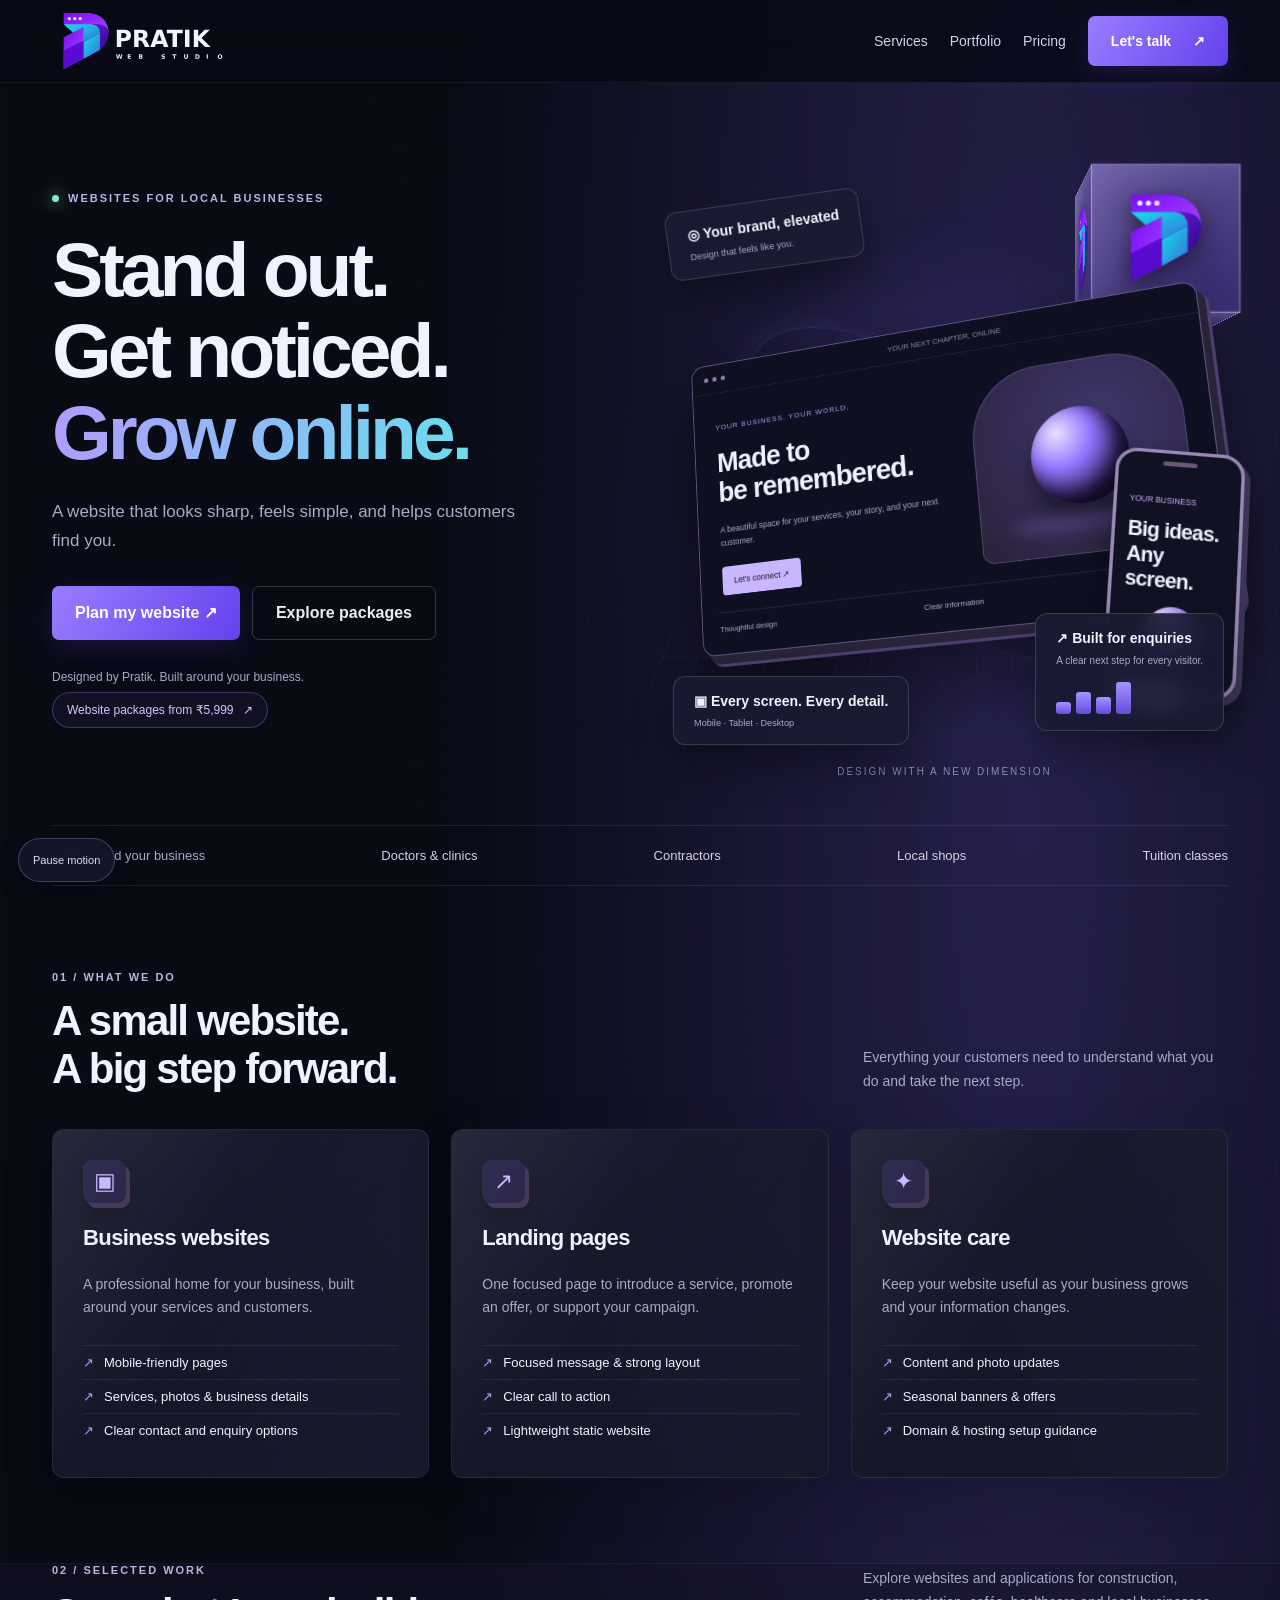
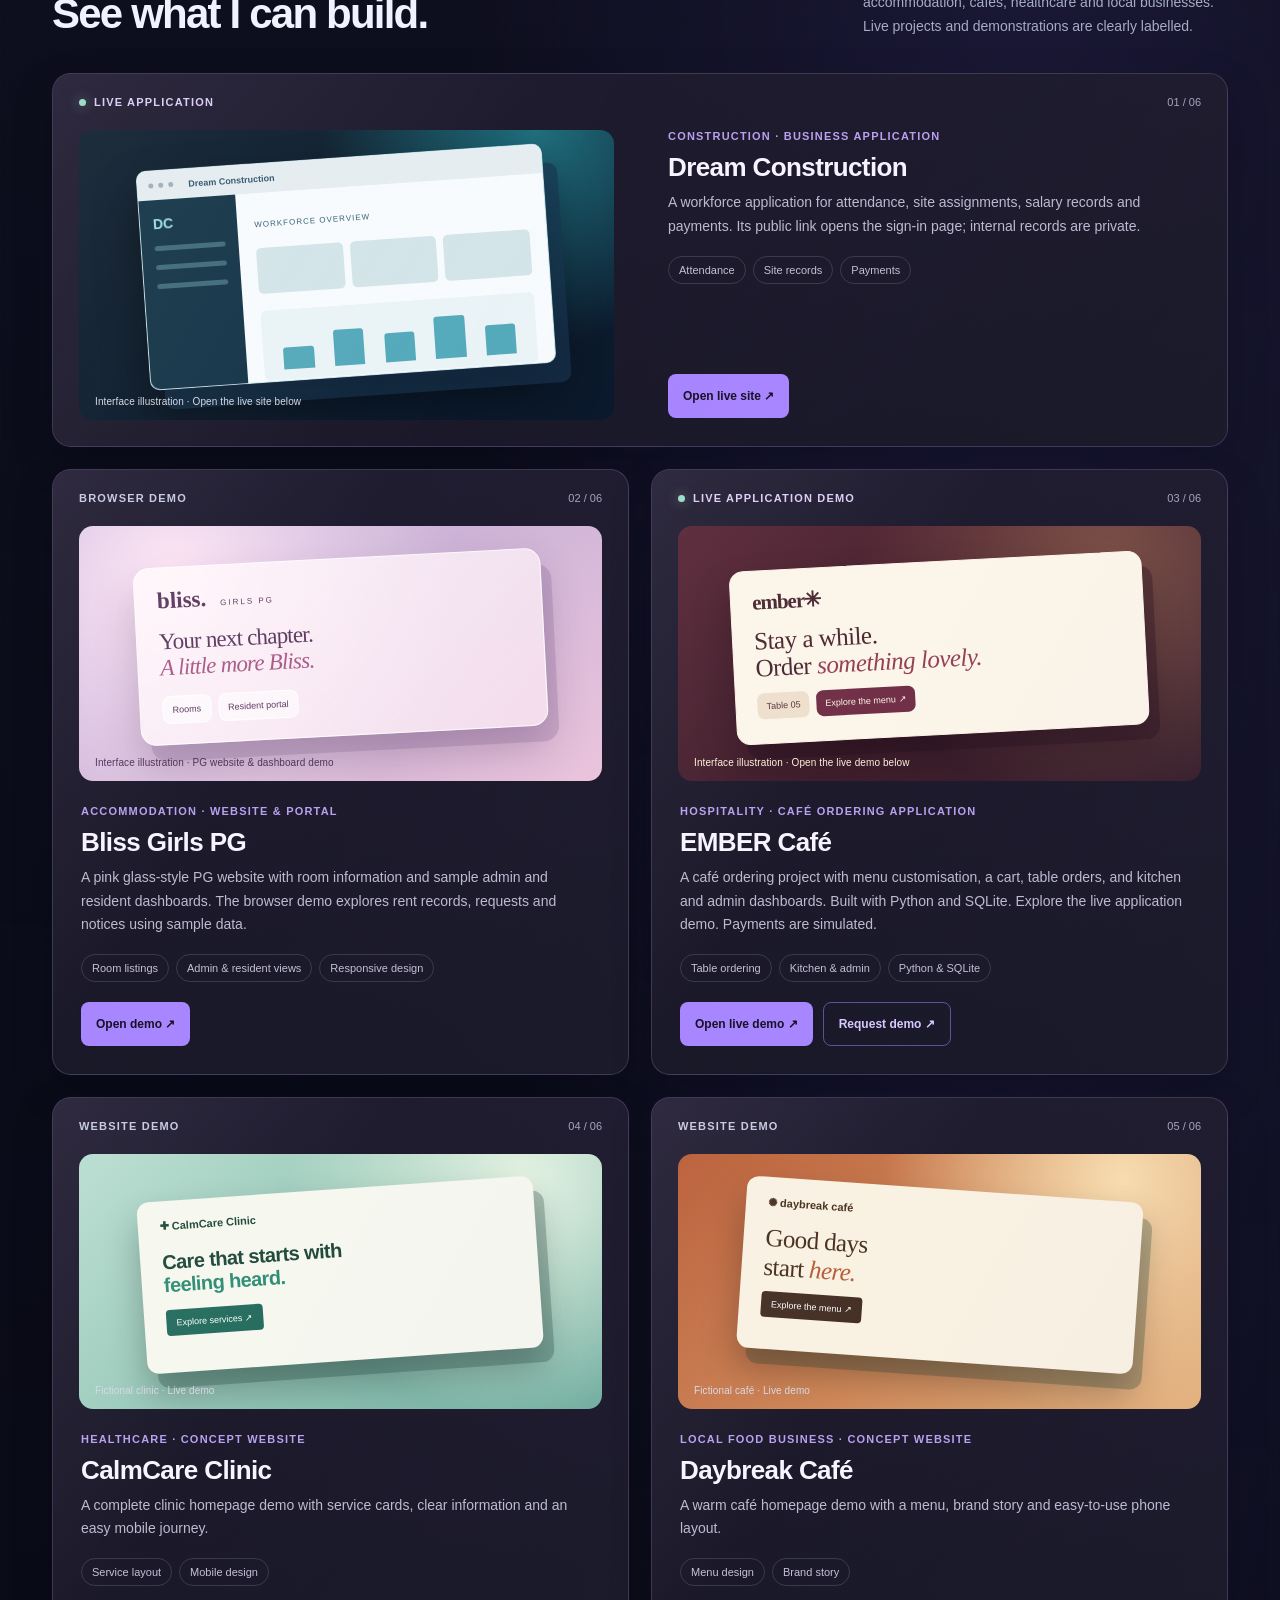
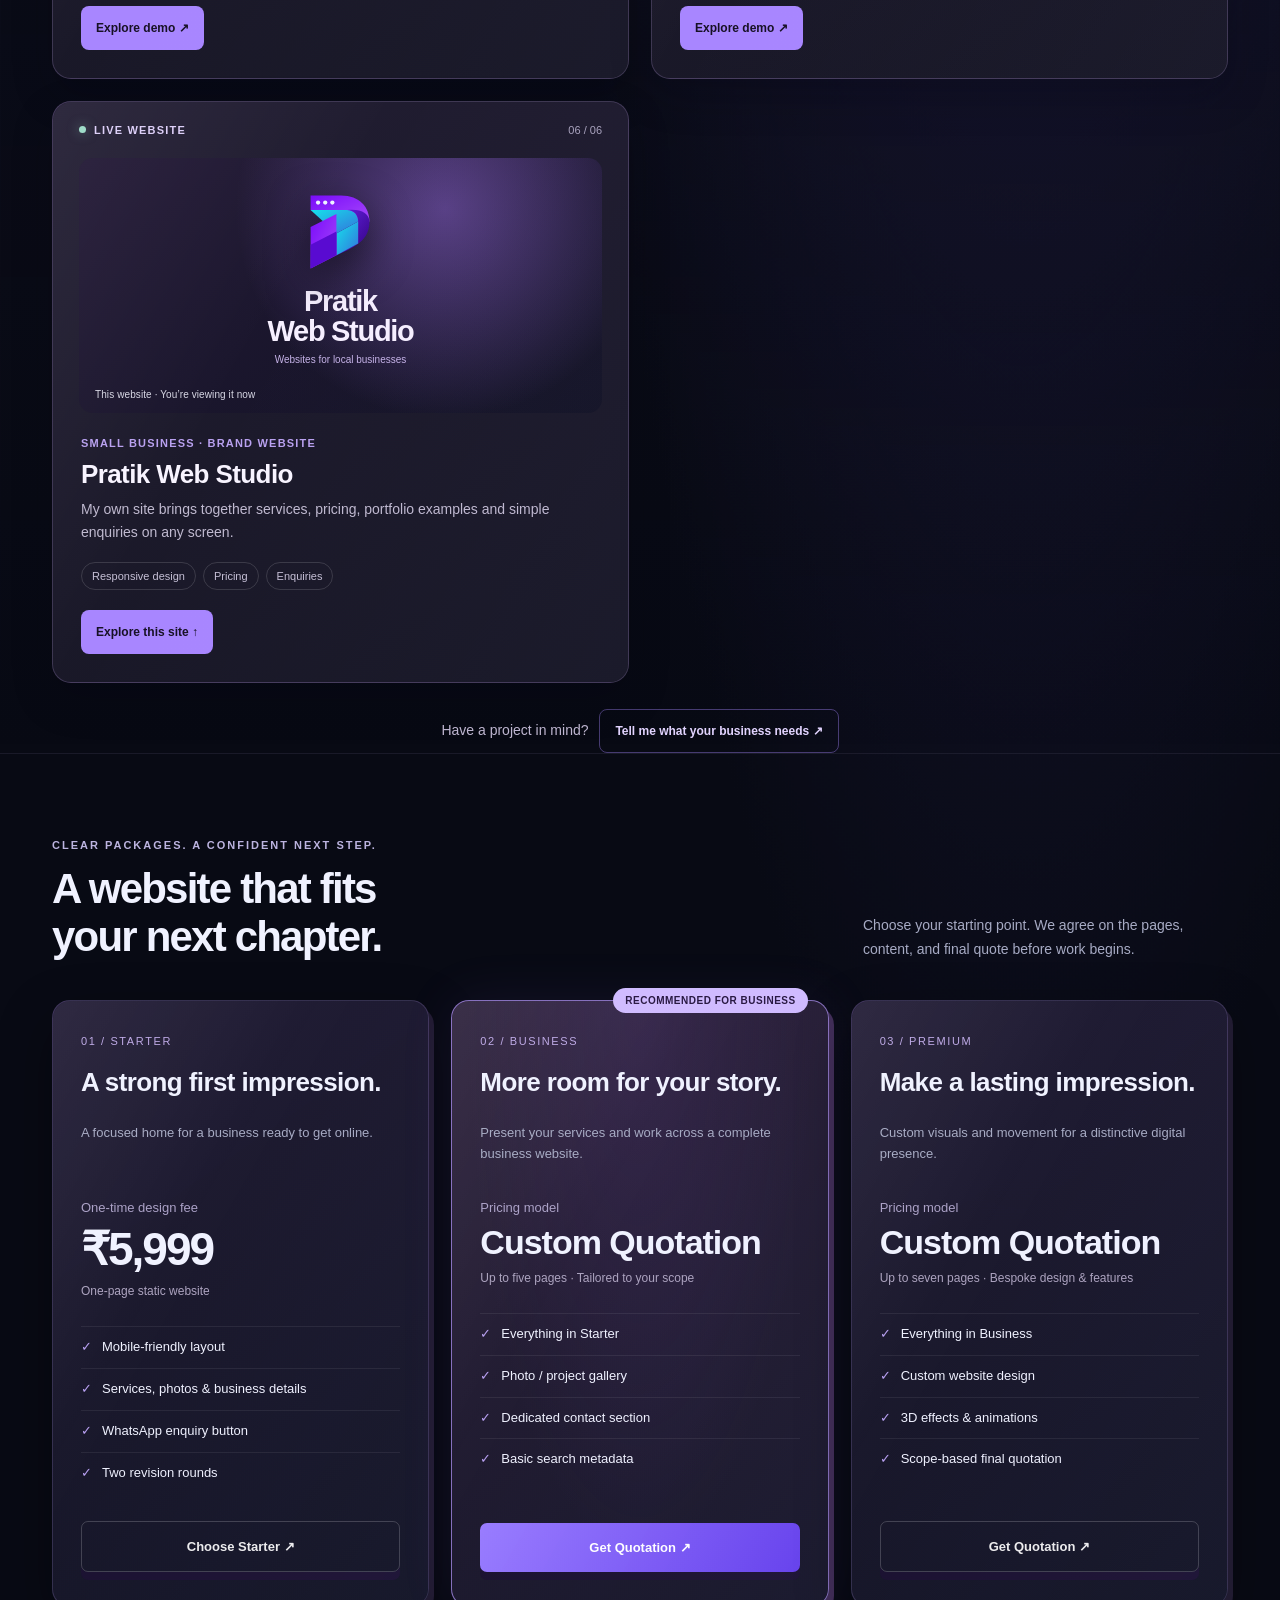
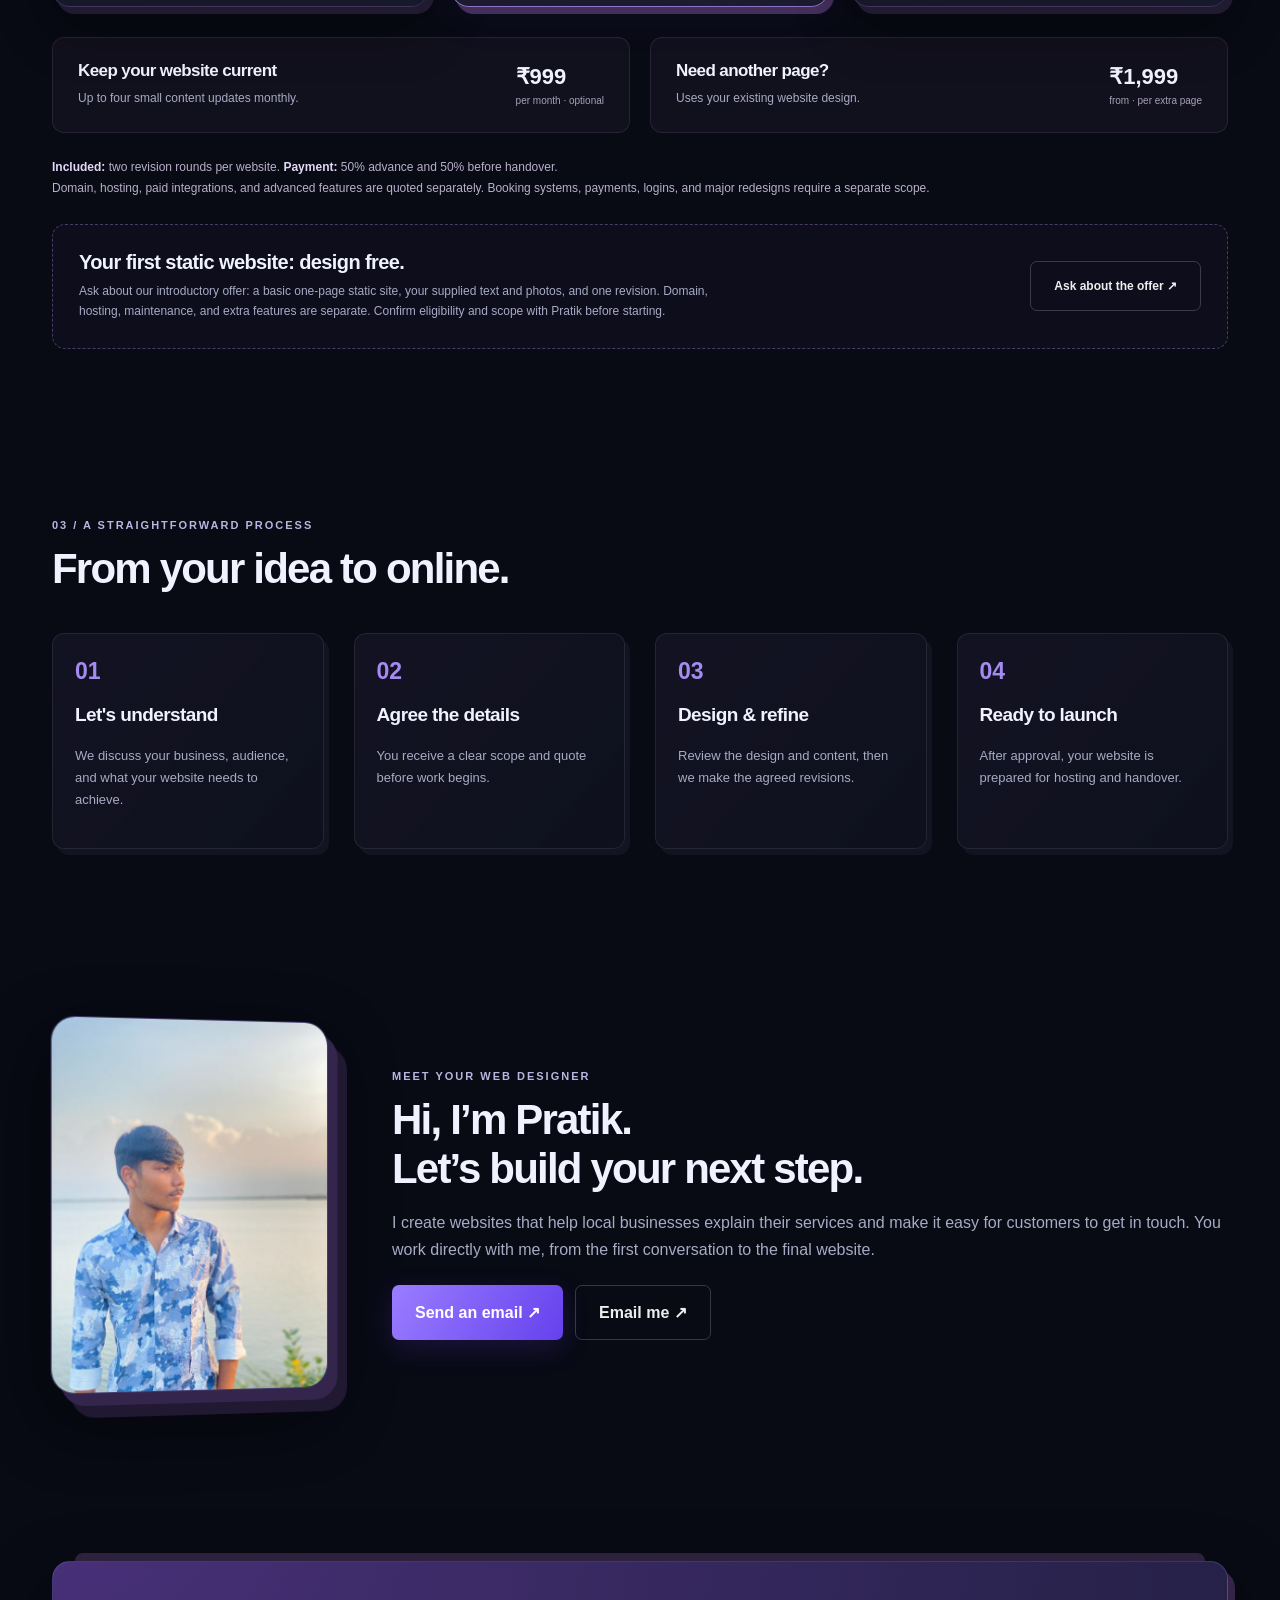
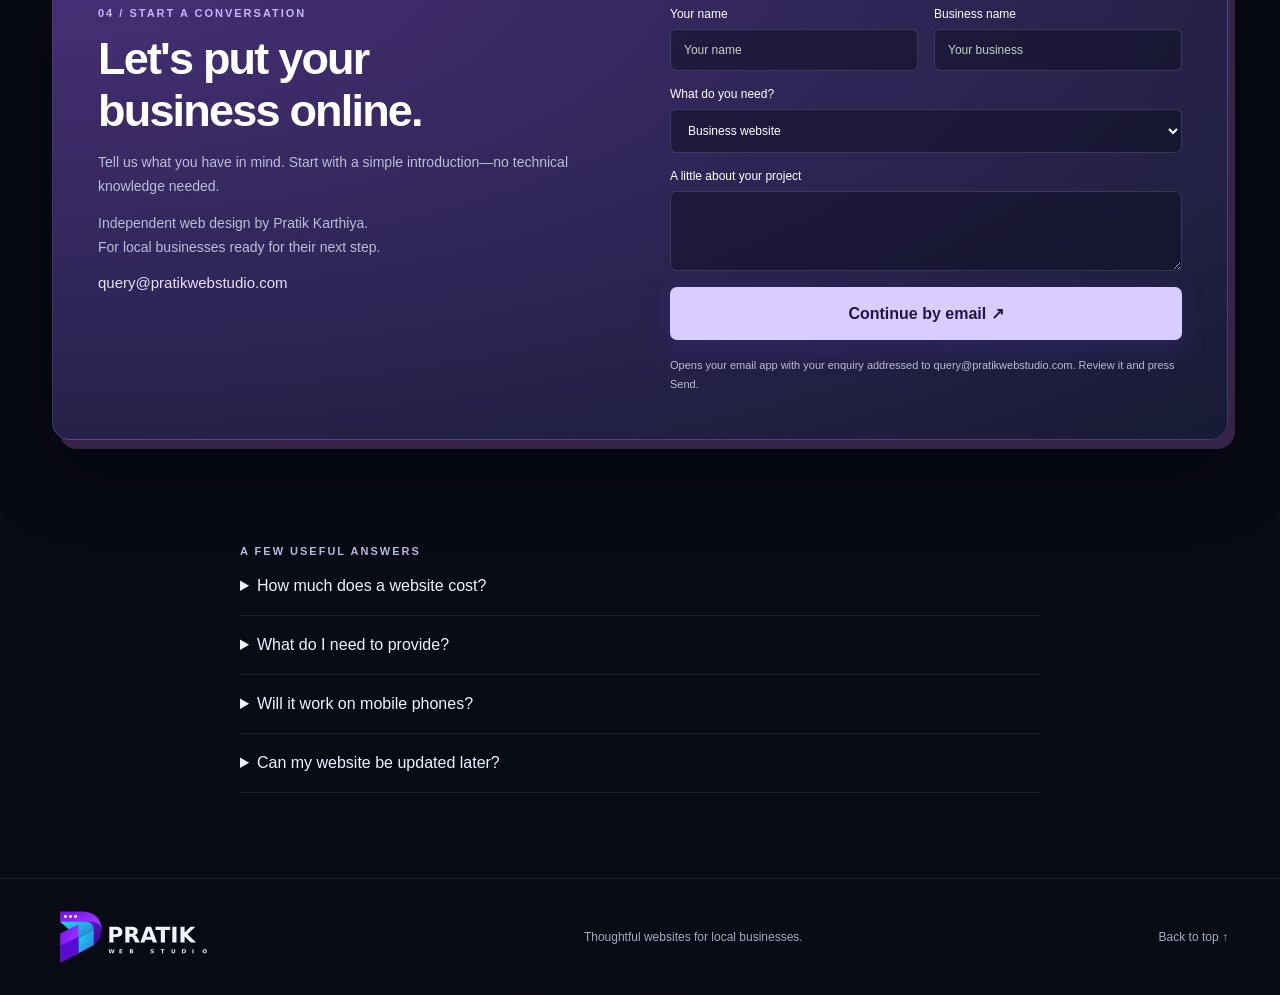
==== index.html @ 81e67684 "Extract CSS and JS to separate files and switch Business and Premium to quotation" ====
<!doctype html>
<html lang="en">
  <head>
    <meta charset="utf-8">
    <meta name="viewport" content="width=device-width,initial-scale=1">
    <!-- Google tag (gtag.js) -->
    <script async src="https://www.googletagmanager.com/gtag/js?id=AW-18194297847">
    </script>
    <script>
  window.dataLayer = window.dataLayer || [];
  function gtag(){dataLayer.push(arguments);}
  gtag('js', new Date());
  gtag('config', 'AW-18194297847');
</script>
    <meta name="google-site-verification" content="RXlN85_AED6tmHU1MtNV7WfaKZAlir9bRco9C4J6rHQ">
    <meta name="description" content="Pratik Web Studio designs mobile-friendly websites for businesses in Gujarat. Explore website packages and contact Pratik Karthiya for a quote.">
    <title>Pratik Web Studio</title>
    <link rel="canonical" href="https://pratikwebstudio.com/">
    <meta property="og:type" content="website">
    <meta property="og:site_name" content="Pratik Web Studio">
    <meta property="og:title" content="Pratik Web Studio">
    <meta property="og:description" content="Mobile-friendly websites for local businesses in Gujarat. Explore packages and contact Pratik Karthiya.">
    <meta property="og:url" content="https://pratikwebstudio.com/">
    <meta name="twitter:card" content="summary">
    <script type="application/ld+json">{"@context":"https://schema.org","@type":"ProfessionalService","name":"Pratik Web Studio","url":"https://pratikwebstudio.com/","email":"query@pratikwebstudio.com","areaServed":{"@type":"AdministrativeArea","name":"Gujarat"},"founder":{"@type":"Person","name":"Pratik Karthiya"}}</script>
    <link rel="icon" type="image/svg+xml" href="assets/logo-icon.svg">
    <link rel="stylesheet" href="css/style.css">
  </head>
  <body>
    <canvas class="depth-backdrop" id="depthBackdrop" aria-hidden="true">
    </canvas>
    <div class="progress" aria-hidden="true">
    </div>
    <header>
      <nav class="wrap" aria-label="Main navigation">
        <a class="brand" href="#" aria-label="Pratik Web Studio — home">
          <picture>
            <source media="(max-width:760px)" srcset="assets/logo-on-light.svg">
            <img class="brand-logo" src="assets/logo.svg" width="196" height="70" alt="Pratik Web Studio">
          </picture>
        </a>
        <div class="links">
          <a href="#services">Services</a>
          <a href="#work">Portfolio</a>
          <a href="#pricing">Pricing</a>
          <a class="button" href="#contact">
            Let's talk
            <span>↗</span>
          </a>
        </div>
        <button class="menu-button" id="menuButton" type="button" aria-expanded="false" aria-controls="mobileNav" aria-label="Open menu">
          <span>
          </span>
          <span>
          </span>
          <span>
          </span>
        </button>
      </nav>
      <div class="mobile-nav wrap" id="mobileNav" hidden>
        <a href="#work">
          See portfolio
          <span>↗</span>
        </a>
        <a href="#services">
          Services
          <span>↗</span>
        </a>
        <a href="#pricing">
          Pricing
          <span>↗</span>
        </a>
        <a href="#about">
          About Pratik
          <span>↗</span>
        </a>
        <a href="#contact">
          Contact
          <span>↗</span>
        </a>
      </div>
    </header>
    <button class="menu-backdrop" id="menuBackdrop" type="button" aria-label="Close navigation" tabindex="-1" hidden>
    </button>
    <main class="wrap" id="top">
      <div class="hero">
        <div>
          <div class="eyebrow">
            <span class="dot">
            </span>
            Websites for local businesses
          </div>
          <h1>
            <span class="hero-title-desktop">
              Stand out.
              <br>
              Get noticed.
              <br>
              <em>Grow online.</em>
            </span>
            <span class="hero-title-mobile">
              Your business.
              <br>
              Built to
              <br>
              <em>stand out.</em>
            </span>
          </h1>
          <p>A website that looks sharp, feels simple, and helps customers find you.</p>
          <div class="actions">
            <a class="button" href="#contact">Plan my website ↗</a>
            <a class="button outline" href="#pricing">Explore packages</a>
          </div>
          <div class="note">Designed by Pratik. Built around your business.</div>
          <a class="hero-offer" href="#pricing">
            Website packages from ₹5,999
            <span aria-hidden="true">↗</span>
          </a>
          <button class="motion-toggle" id="motionToggle" type="button" aria-pressed="false">Pause motion</button>
        </div>
        <div class="scene" aria-label="Three dimensional preview of desktop and mobile website designs">
          <div class="mobile-design-tag">
            <span aria-hidden="true">✦</span>
            A little different. A lot more you.
          </div>
          <div class="scene-grid">
          </div>
          <div class="orbit">
          </div>
          <div class="orbit second">
          </div>
          <div class="core" aria-hidden="true">
            <div class="face front"><img src="assets/logo-icon.svg" width="94" height="105" alt=""></div>
            <div class="face back"><img src="assets/logo-icon.svg" width="94" height="105" alt=""></div>
            <div class="face right"><img src="assets/logo-icon.svg" width="94" height="105" alt=""></div>
            <div class="face left"><img src="assets/logo-icon.svg" width="94" height="105" alt=""></div>
            <div class="face top"><img src="assets/logo-icon.svg" width="94" height="105" alt=""></div>
            <div class="face bottom"><img src="assets/logo-icon.svg" width="94" height="105" alt=""></div>
          </div>
          <div class="screen-stage" aria-hidden="true">
            <div class="demo-screen">
              <div class="screen-bar">
                <i>
                </i>
                <i>
                </i>
                <i>
                </i>
                <span>YOUR NEXT CHAPTER, ONLINE</span>
              </div>
              <div class="screen-main">
                <div class="screen-copy">
                  <small>YOUR BUSINESS. YOUR WORLD.</small>
                  <h3>
                    Made to
                    <br>
                    be remembered.
                  </h3>
                  <p>A beautiful space for your services, your story, and your next customer.</p>
                  <span class="screen-pill">Let’s connect ↗</span>
                </div>
                <div class="screen-art"><div class="sphere"></div>
              </div>
            </div>
            <div class="screen-footer">
              <span>Thoughtful design</span>
              <span>Clear information</span>
              <span>Easy enquiries</span>
            </div>
          </div>
          <div class="phone3d">
            <small>YOUR BUSINESS</small>
            <b>
              Big ideas.
              <br>
              Any screen.
            </b>
            <div class="phone-orb">
            </div>
            <span class="screen-pill">Get in touch ↗</span>
          </div>
        </div>
        <div class="floating float1">
          <strong>◎ Your brand, elevated</strong>
          <small>Design that feels like you.</small>
        </div>
        <div class="floating float2">
          <strong>↗ Built for enquiries</strong>
          <small>A clear next step for every visitor.</small>
          <div class="mini-bars" aria-hidden="true">
            <i>
            </i>
            <i>
            </i>
            <i>
            </i>
            <i>
            </i>
          </div>
        </div>
        <div class="floating float3">
          <strong>▣ Every screen. Every detail.</strong>
          <small>Mobile · Tablet · Desktop</small>
        </div>
        <span class="scene-caption">Design with a new dimension</span>
      </div>
    </div>
    <div class="strip">
      <span>Built around your business</span>
      <span>Doctors & clinics</span>
      <span>Contractors</span>
      <span>Local shops</span>
      <span>Tuition classes</span>
    </div>
    <section id="services">
      <div class="sectionhead">
        <div>
          <div class="eyebrow">01 / What we do</div>
          <h2>
            A small website.
            <br>
            A big step forward.
          </h2>
        </div>
        <p>Everything your customers need to understand what you do and take the next step.</p>
      </div>
      <div class="services">
        <article class="card">
          <div class="icon">▣</div>
          <h3>Business websites</h3>
          <p>A professional home for your business, built around your services and customers.</p>
          <ul>
            <li>Mobile-friendly pages</li>
            <li>Services, photos & business details</li>
            <li>Clear contact and enquiry options</li>
          </ul>
        </article>
        <article class="card">
          <div class="icon">↗</div>
          <h3>Landing pages</h3>
          <p>One focused page to introduce a service, promote an offer, or support your campaign.</p>
          <ul>
            <li>Focused message & strong layout</li>
            <li>Clear call to action</li>
            <li>Lightweight static website</li>
          </ul>
        </article>
        <article class="card">
          <div class="icon">✦</div>
          <h3>Website care</h3>
          <p>Keep your website useful as your business grows and your information changes.</p>
          <ul>
            <li>Content and photo updates</li>
            <li>Seasonal banners & offers</li>
            <li>Domain & hosting setup guidance</li>
          </ul>
        </article>
      </div>
    </section>
  </main>
  <div class="work" id="work">
    <section class="wrap">
      <div class="sectionhead">
        <div>
          <div class="eyebrow">02 / Selected work</div>
          <h2>See what I can build.</h2>
        </div>
        <p>Explore websites and applications for construction, accommodation, cafés, healthcare and local businesses. Live projects and demonstrations are clearly labelled.</p>
      </div>
      <div class="portfolio-grid">
        <article class="portfolio-card featured">
          <div class="portfolio-top">
            <span class="portfolio-status"><span class="live-dot"></span>
            Live application
          </span>
          <span class="portfolio-index">01 / 06</span>
        </div>
        <div class="portfolio-visual visual-dream" aria-hidden="true">
          <div class="preview-window">
            <div class="preview-toolbar">
              <i>
              </i>
              <i>
              </i>
              <i>
              </i>
              <span>Dream Construction</span>
            </div>
            <div class="preview-sidebar">
              <b>DC</b>
              <span>
              </span>
              <span>
              </span>
              <span>
              </span>
            </div>
            <div class="preview-content">
              <small>WORKFORCE OVERVIEW</small>
              <div class="preview-numbers">
                <b>
                </b>
                <b>
                </b>
                <b>
                </b>
              </div>
              <div class="preview-chart">
                <i>
                </i>
                <i>
                </i>
                <i>
                </i>
                <i>
                </i>
                <i>
                </i>
              </div>
            </div>
          </div>
          <span class="visual-caption">Interface illustration · Open the live site below</span>
        </div>
        <div class="portfolio-copy">
          <div class="portfolio-kind">Construction · Business application</div>
          <h3>Dream Construction</h3>
          <p>A workforce application for attendance, site assignments, salary records and payments. Its public link opens the sign-in page; internal records are private.</p>
          <div class="portfolio-tags">
            <span>Attendance</span>
            <span>Site records</span>
            <span>Payments</span>
          </div>
          <div class="portfolio-links">
            <a href="https://dream-construction.pratikkarathiya6.workers.dev/" target="_blank" rel="noopener noreferrer">Open live site ↗</a>
          </div>
        </div>
      </article>
      <article class="portfolio-card" id="bliss-pg-project">
        <div class="portfolio-top">
          <span class="portfolio-status prototype">Browser demo</span>
          <span class="portfolio-index">02 / 06</span>
        </div>
        <div class="portfolio-visual visual-pg" aria-hidden="true">
          <div class="pg-preview">
            <span>
              bliss.
              <small>GIRLS PG</small>
            </span>
            <strong>
              Your next chapter.
              <br>
              <em>A little more Bliss.</em>
            </strong>
            <div class="pg-preview-panels">
              <i>Rooms</i>
              <i>Resident portal</i>
            </div>
          </div>
          <span class="visual-caption">Interface illustration · PG website & dashboard demo</span>
        </div>
        <div class="portfolio-copy">
          <div class="portfolio-kind">Accommodation · Website & portal</div>
          <h3>Bliss Girls PG</h3>
          <p>A pink glass-style PG website with room information and sample admin and resident dashboards. The browser demo explores rent records, requests and notices using sample data.</p>
          <div class="portfolio-tags">
            <span>Room listings</span>
            <span>Admin & resident views</span>
            <span>Responsive design</span>
          </div>
          <div class="portfolio-links">
            <a href="https://blisspg.netlify.app/" target="_blank" rel="noopener noreferrer">Open demo ↗</a>
          </div>
        </div>
      </article>
      <article class="portfolio-card" id="ember-project">
        <div class="portfolio-top">
          <span class="portfolio-status"><span class="live-dot"></span>
          Live application demo
        </span>
        <span class="portfolio-index">03 / 06</span>
      </div>
      <div class="portfolio-visual visual-ember" aria-hidden="true">
        <div class="ember-preview">
          <span>ember✳</span>
          <strong>
            Stay a while.
            <br>
            Order
            <em>something lovely.</em>
          </strong>
          <div class="ember-preview-menu">
            <i>Table 05</i>
            <i>Explore the menu ↗</i>
          </div>
        </div>
        <span class="visual-caption">Interface illustration · Open the live demo below</span>
      </div>
      <div class="portfolio-copy">
        <div class="portfolio-kind">Hospitality · Café ordering application</div>
        <h3>EMBER Café</h3>
        <p>A café ordering project with menu customisation, a cart, table orders, and kitchen and admin dashboards. Built with Python and SQLite. Explore the live application demo. Payments are simulated.</p>
        <div class="portfolio-tags">
          <span>Table ordering</span>
          <span>Kitchen &amp; admin</span>
          <span>Python &amp; SQLite</span>
        </div>
        <div class="portfolio-links">
          <a href="https://ember-mkxl.onrender.com/" target="_blank" rel="noopener noreferrer">Open live demo ↗</a>
          <a href="mailto:query@pratikwebstudio.com?subject=EMBER%20Caf%C3%A9%20demo%20request&amp;body=Hi%20Pratik%2C%20I%20would%20like%20a%20demo%20of%20your%20EMBER%20caf%C3%A9%20ordering%20project.">Request demo ↗</a>
        </div>
      </div>
    </article>
    <article class="portfolio-card">
      <div class="portfolio-top">
        <span class="portfolio-status prototype">Website demo</span>
        <span class="portfolio-index">04 / 06</span>
      </div>
      <div class="portfolio-visual visual-clinic" aria-hidden="true">
        <div class="clinic-preview">
          <span>✚ CalmCare Clinic</span>
          <strong>
            Care that starts with
            <br>
            <em>feeling heard.</em>
          </strong>
          <i>Explore services ↗</i>
        </div>
        <span class="visual-caption">Fictional clinic · Live demo</span>
      </div>
      <div class="portfolio-copy">
        <div class="portfolio-kind">Healthcare · Concept website</div>
        <h3>CalmCare Clinic</h3>
        <p>A complete clinic homepage demo with service cards, clear information and an easy mobile journey.</p>
        <div class="portfolio-tags">
          <span>Service layout</span>
          <span>Mobile design</span>
        </div>
        <div class="portfolio-links">
          <a href="projects/clinic/" target="_blank" rel="noopener noreferrer">Explore demo ↗</a>
        </div>
      </div>
    </article>
    <article class="portfolio-card">
      <div class="portfolio-top">
        <span class="portfolio-status prototype">Website demo</span>
        <span class="portfolio-index">05 / 06</span>
      </div>
      <div class="portfolio-visual visual-cafe" aria-hidden="true">
        <div class="cafe-preview">
          <span>✺ daybreak café</span>
          <strong>
            Good days
            <br>
            start
            <em>here.</em>
          </strong>
          <i>Explore the menu ↗</i>
        </div>
        <span class="visual-caption">Fictional café · Live demo</span>
      </div>
      <div class="portfolio-copy">
        <div class="portfolio-kind">Local food business · Concept website</div>
        <h3>Daybreak Café</h3>
        <p>A warm café homepage demo with a menu, brand story and easy-to-use phone layout.</p>
        <div class="portfolio-tags">
          <span>Menu design</span>
          <span>Brand story</span>
        </div>
        <div class="portfolio-links">
          <a href="projects/cafe/" target="_blank" rel="noopener noreferrer">Explore demo ↗</a>
        </div>
      </div>
    </article>
    <article class="portfolio-card">
      <div class="portfolio-top">
        <span class="portfolio-status"><span class="live-dot"></span>
        Live website
      </span>
      <span class="portfolio-index">06 / 06</span>
    </div>
    <div class="portfolio-visual visual-studio" aria-hidden="true">
      <div class="studio-preview">
        <img src="assets/logo-icon.svg" width="82" height="92" alt="" loading="lazy">
        <b>
          Pratik
          <br>
          Web Studio
        </b>
        <span>Websites for local businesses</span>
      </div>
      <span class="visual-caption">This website · You’re viewing it now</span>
    </div>
    <div class="portfolio-copy">
      <div class="portfolio-kind">Small business · Brand website</div>
      <h3>Pratik Web Studio</h3>
      <p>My own site brings together services, pricing, portfolio examples and simple enquiries on any screen.</p>
      <div class="portfolio-tags">
        <span>Responsive design</span>
        <span>Pricing</span>
        <span>Enquiries</span>
      </div>
      <div class="portfolio-links">
        <a href="#top" aria-label="Explore Pratik Web Studio from the top">Explore this site ↑</a>
      </div>
    </div>
  </article>
</div>
<p class="portfolio-note">
  Have a project in mind?
  <a href="#contact">Tell me what your business needs ↗</a>
</p>
</section>
</div>
<main class="wrap">
  <section id="pricing">
    <div class="sectionhead">
      <div>
        <div class="eyebrow">Clear packages. A confident next step.</div>
        <h2>
          A website that fits
          <br>
          your next chapter.
        </h2>
      </div>
      <p>Choose your starting point. We agree on the pages, content, and final quote before work begins.</p>
    </div>
    <div class="pricing-grid">
      <article class="price-card">
        <div class="plan-label">01 / Starter</div>
        <h3>A strong first impression.</h3>
        <p class="plan-description">A focused home for a business ready to get online.</p>
        <div class="price">
          <small>One-time design fee</small>
          ₹5,999
        </div>
        <p class="price-caption">One-page static website</p>
        <ul>
          <li>Mobile-friendly layout</li>
          <li>Services, photos & business details</li>
          <li>WhatsApp enquiry button</li>
          <li>Two revision rounds</li>
        </ul>
        <a class="button outline" data-plan="Starter">Choose Starter ↗</a>
      </article>
      <article class="price-card recommended">
        <span class="recommendation">RECOMMENDED FOR BUSINESS</span>
        <div class="plan-label">02 / Business</div>
        <h3>More room for your story.</h3>
        <p class="plan-description">Present your services and work across a complete business website.</p>
        <div class="price price-quote">
          <small>Pricing model</small>
          Custom Quotation
        </div>
        <p class="price-caption">Up to five pages · Tailored to your scope</p>
        <ul>
          <li>Everything in Starter</li>
          <li>Photo / project gallery</li>
          <li>Dedicated contact section</li>
          <li>Basic search metadata</li>
        </ul>
        <a class="button" data-plan="Business">Get Quotation ↗</a>
      </article>
      <article class="price-card">
        <div class="plan-label">03 / Premium</div>
        <h3>Make a lasting impression.</h3>
        <p class="plan-description">Custom visuals and movement for a distinctive digital presence.</p>
        <div class="price price-quote">
          <small>Pricing model</small>
          Custom Quotation
        </div>
        <p class="price-caption">Up to seven pages · Bespoke design & features</p>
        <ul>
          <li>Everything in Business</li>
          <li>Custom website design</li>
          <li>3D effects & animations</li>
          <li>Scope-based final quotation</li>
        </ul>
        <a class="button outline" data-plan="Premium">Get Quotation ↗</a>
      </article>
    </div>
    <div class="pricing-extras">
      <div class="extra">
        <div>
          <h3>Keep your website current</h3>
          <p>Up to four small content updates monthly.</p>
        </div>
        <strong>
          ₹999
          <small>per month · optional</small>
        </strong>
      </div>
      <div class="extra">
        <div>
          <h3>Need another page?</h3>
          <p>Uses your existing website design.</p>
        </div>
        <strong>
          ₹1,999
          <small>from · per extra page</small>
        </strong>
      </div>
    </div>
    <p class="terms">
      <strong>Included:</strong>
      two revision rounds per website.
      <strong>Payment:</strong>
      50% advance and 50% before handover.
      <br>
      Domain, hosting, paid integrations, and advanced features are quoted separately. Booking systems, payments, logins, and major redesigns require a separate scope.
    </p>
    <div class="free-offer">
      <div>
        <h3>Your first static website: design free.</h3>
        <p>Ask about our introductory offer: a basic one-page static site, your supplied text and photos, and one revision. Domain, hosting, maintenance, and extra features are separate. Confirm eligibility and scope with Pratik before starting.</p>
      </div>
      <a class="button outline" data-plan="Free offer">Ask about the offer ↗</a>
    </div>
  </section>
  <section id="process">
    <div class="eyebrow">03 / A straightforward process</div>
    <h2>From your idea to online.</h2>
    <div class="steps">
      <div class="step">
        <span>01</span>
        <h3>Let's understand</h3>
        <p>We discuss your business, audience, and what your website needs to achieve.</p>
      </div>
      <div class="step">
        <span>02</span>
        <h3>Agree the details</h3>
        <p>You receive a clear scope and quote before work begins.</p>
      </div>
      <div class="step">
        <span>03</span>
        <h3>Design & refine</h3>
        <p>Review the design and content, then we make the agreed revisions.</p>
      </div>
      <div class="step">
        <span>04</span>
        <h3>Ready to launch</h3>
        <p>After approval, your website is prepared for hosting and handover.</p>
      </div>
    </div>
  </section>
  <section id="about">
    <div class="about">
      <div class="portrait"><img src="assets/pratik-portrait.jpg" decoding="async" alt="Pratik Karthiya, web designer" width="600" height="800" loading="lazy"></div>
      <div>
        <div class="eyebrow">Meet your web designer</div>
        <h2>
          Hi, I’m Pratik.
          <br>
          Let’s build your next step.
        </h2>
        <p>I create websites that help local businesses explain their services and make it easy for customers to get in touch. You work directly with me, from the first conversation to the final website.</p>
        <div class="direct">
          <a class="button" href="mailto:query@pratikwebstudio.com?subject=Website%20enquiry&amp;body=Hi%20Pratik%2C%20I%20need%20a%20website%20for%20my%20business.">Send an email ↗</a>
          <a class="button outline" href="mailto:query@pratikwebstudio.com">Email me ↗</a>
        </div>
      </div>
    </div>
  </section>
  <section id="contact">
    <div class="contact">
      <div>
        <div class="eyebrow">04 / Start a conversation</div>
        <h2>
          Let's put your
          <br>
          business online.
        </h2>
        <p>Tell us what you have in mind. Start with a simple introduction—no technical knowledge needed.</p>
        <p>
          Independent web design by Pratik Karthiya.
          <br>
          For local businesses ready for their next step.
        </p>
        <a class="contact-link" href="mailto:query@pratikwebstudio.com">query@pratikwebstudio.com</a>
        <p>
        </p>
      </div>
      <form id="enquiry">
        <label>
          Your name
          <input name="name" placeholder="Your name" required maxlength="80" autocomplete="name">
        </label>
        <label>
          Business name
          <input name="business" placeholder="Your business" required maxlength="100" autocomplete="organization">
        </label>
        <label class="full">
          What do you need?
          <select name="service">
            <option>Business website</option>
            <option>Starter — ₹5,999</option>
            <option>Business — Custom Quotation</option>
            <option>Premium — Custom Quotation</option>
            <option>Maintenance — ₹999/month</option>
            <option>Free first static website offer</option>
            <option>Landing page</option>
            <option>Website updates</option>
            <option>Help choosing</option>
          </select>
        </label>
        <label class="full">
          A little about your project
          <textarea></textarea>
        </label>
        <button class="button light full" type="submit">Continue by email ↗</button>
        <p class="formnote full">Opens your email app with your enquiry addressed to query@pratikwebstudio.com. Review it and press Send.</p>
      </form>
    </div>
  </section>
  <section class="faq">
    <div class="eyebrow">A few useful answers</div>
    <details>
      <summary>How much does a website cost?</summary>
      <p>Starter is ₹5,999 for a one-page site. Business (up to five pages) and Premium (custom design and 3D animations) packages are quoted individually based on your scope and project requirements. Each includes two revision rounds. Domain, hosting, maintenance, and advanced features are separate. We confirm your final scope and quotation before work begins.</p>
    </details>
    <details>
      <summary>What do I need to provide?</summary>
      <p>Your business name, logo if available, services, photos, and contact details. We can help organise the content into clear website sections.</p>
    </details>
    <details>
      <summary>Will it work on mobile phones?</summary>
      <p>Yes. Website layouts are designed to adapt to mobile, tablet, and desktop screens.</p>
    </details>
    <details>
      <summary>Can my website be updated later?</summary>
      <p>Yes. Content updates and ongoing maintenance can be arranged separately, based on your needs.</p>
    </details>
  </section>
</main>
<footer>
  <div class="wrap foot">
    <a class="footer-logo" href="#" aria-label="Pratik Web Studio — back to top"><img src="assets/logo.svg" width="176" height="63" alt="Pratik Web Studio"></a>
    <span>Thoughtful websites for local businesses.</span>
    <a href="#">Back to top ↑</a>
  </div>
</footer>
<nav class="mobile-dock" aria-label="Quick mobile navigation">
  <a href="#work">Projects</a>
  <a href="#pricing">Pricing</a>
  <a href="mailto:query@pratikwebstudio.com">Email us ↗</a>
</nav>
<dialog id="messageDialog">
  <h3>Your enquiry is ready</h3>
  <p>Send your enquiry to query@pratikwebstudio.com using your email app. If it did not open, use the link below or copy the message into an email.</p>
  <textarea></textarea>
  <a class="button" id="emailRetry" href="mailto:query@pratikwebstudio.com">Open email app ↗</a>
  <button class="button" id="copy">Copy message</button>
  <button class="button outline" id="close">Close</button>
  <div id="status" class="status" role="status">
  </div>
</dialog>
<script src="js/main.js" defer>
</script>
</body>
</html>
---- css/style.css ----
:root{--ink:#182a25;--paper:#f5f4ec;--green:#275b43;--lime:#d9f480;--muted:#67736c}*{box-sizing:border-box}html{scroll-behavior:smooth;scroll-padding-top:90px}body{margin:0;background:var(--paper);color:var(--ink);font-family:Arial,Helvetica,sans-serif}a{color:inherit;text-decoration:none}button,input,select,textarea{font:inherit}button,a,input,select,textarea{outline-offset:5px}header{border-bottom:1px solid #d9ddd2;background:var(--paper);position:sticky;top:0;z-index:5}.wrap{max-width:1200px;margin:auto;padding:0 32px}nav{height:82px;display:flex;align-items:center;justify-content:space-between;gap:20px}.brand{font-weight:800;font-size:20px;letter-spacing:-.8px}.brand span{display:inline-grid;place-items:center;width:32px;height:32px;background:var(--green);color:var(--lime);border-radius:50%;margin-right:9px}.links{display:flex;align-items:center;gap:30px;font-size:14px}.button{display:inline-flex;align-items:center;justify-content:center;gap:22px;background:var(--green);color:white;padding:17px 23px;border:0;border-radius:7px;cursor:pointer;font-weight:600}.button.light{background:var(--lime);color:var(--ink)}.button.outline{background:transparent;border:1px solid #b9c1b7;color:var(--ink)}.hero{display:grid;grid-template-columns:1.1fr 1fr;gap:70px;align-items:center;padding:83px 0 75px}.eyebrow{text-transform:uppercase;font-size:11px;letter-spacing:2px;font-weight:700;display:flex;gap:9px;align-items:center}.dot{height:7px;width:7px;background:#6a964a;border-radius:50%}h1{font-size:clamp(48px,5.5vw,76px);line-height:1.06;letter-spacing:-4px;margin:25px 0}h1 em{font-style:normal;color:var(--green)}p{line-height:1.7;color:var(--muted)}.hero p{max-width:450px;font-size:17px}.actions{display:flex;gap:12px;margin:30px 0}.note{font-size:12px;color:var(--muted)}.visual{position:relative;background:#e4e8db;border-radius:22px;padding:40px 25px 32px;transform:rotate(-2deg)}.browser{background:white;border-radius:10px;overflow:hidden;box-shadow:0 20px 45px #243a2420}.bar{height:32px;background:#fafafa;border-bottom:1px solid #eee;display:flex;align-items:center;gap:5px;padding:12px}.bar i{width:6px;height:6px;background:#d2d6cf;border-radius:50%}.bar span{font-size:8px;color:#899083;margin:auto}.mock{padding:22px;background:#fcf9f1}.mocknav{display:flex;justify-content:space-between;font-size:9px;font-weight:bold}.mockhero{display:grid;grid-template-columns:1fr 1fr;gap:15px;padding:26px 0}.mockhero h3{font-family:Georgia,serif;font-size:30px;line-height:1.05;font-weight:400;margin:8px 0 13px}.mockhero small{font-size:7px;letter-spacing:1px}.mockhero p{font-size:9px;line-height:1.5}.tinybtn{display:inline-block;background:#315c49;color:white;font-size:8px;padding:9px 12px;border-radius:3px}.art{min-height:175px;background:#e0e8cf;position:relative;border-radius:85px 85px 8px 8px;overflow:hidden}.art:before{content:'✦';position:absolute;font-size:170px;color:#60806b;bottom:-25px;left:12px}.art:after{content:'A little care.\A A healthier you.';white-space:pre;position:absolute;bottom:15px;right:10px;background:#ffffffc9;padding:10px;font-size:8px;border-radius:6px}.mockbottom{display:flex;justify-content:space-between;border-top:1px solid #ddd;padding-top:14px;font-size:8px}.tag{position:absolute;right:-13px;bottom:15px;background:var(--green);color:white;padding:17px 20px;border-radius:9px;transform:rotate(2deg);font-size:12px}.tag strong{display:block;color:var(--lime);margin-bottom:5px}.strip{border-top:1px solid #d9ddd2;border-bottom:1px solid #d9ddd2;padding:22px 0;display:flex;justify-content:space-between;gap:15px;font-size:13px}.strip span:first-child{color:var(--muted)}section{padding:85px 0}.sectionhead{display:flex;justify-content:space-between;align-items:end;gap:30px;margin-bottom:35px}h2{font-size:42px;letter-spacing:-1.8px;line-height:1.15;margin:14px 0 0}.sectionhead p{max-width:335px;font-size:14px;margin:0}.services{display:grid;grid-template-columns:repeat(3,1fr);gap:18px}.card{background:#fffef8;border:1px solid #dedfd5;border-radius:12px;padding:30px}.icon{display:grid;place-items:center;width:43px;height:43px;background:#e9eddc;border-radius:9px;font-size:23px}h3{font-size:22px;letter-spacing:-.6px}.card p{font-size:14px}.card ul{list-style:none;padding:0;margin:25px 0 0;font-size:13px}.card li{padding:9px 0;border-top:1px solid #eceee4}.card li:before{content:'↗';color:var(--green);margin-right:10px}.work{background:#e9ece2}.projects{display:grid;grid-template-columns:repeat(3,1fr);gap:20px}.project{border-radius:10px;overflow:hidden;background:#f9faf4}.preview{height:210px;padding:25px;display:flex;flex-direction:column;justify-content:center;position:relative}.preview small{font-size:9px;text-transform:uppercase;letter-spacing:2px}.preview b{font-family:Georgia,serif;font-size:31px;line-height:1.1;max-width:190px;margin-top:16px;font-weight:400}.preview span{font-size:9px;margin-top:18px}.clinic{background:#dce5d2;color:#2d503d}.build{background:#263d38;color:#efefcf}.shop{background:#eeded0;color:#703e31}.projectfoot{padding:20px}.projectfoot h3{font-size:17px;margin:0 0 9px}.projectfoot p{font-size:12px;margin:0}.badge{font-size:9px;border:1px solid #9cae94;position:absolute;right:15px;top:15px;border-radius:20px;padding:5px 9px}.steps{display:grid;grid-template-columns:repeat(4,1fr);gap:30px;margin-top:40px}.step{border-top:1px solid #bfc6ba;padding-top:20px}.step span{color:#84917a;font-size:12px}.step h3{font-size:19px}.step p{font-size:13px}.contact{background:var(--green);color:white;border-radius:18px;padding:45px;display:grid;grid-template-columns:1fr 1fr;gap:60px}.contact h2{font-size:45px}.contact p{color:#ccd9ce;font-size:14px}.contact .eyebrow{color:var(--lime)}form{display:grid;grid-template-columns:1fr 1fr;gap:16px}label{font-size:12px;display:grid;gap:8px}.full{grid-column:1/-1}input,select,textarea{width:100%;padding:13px;border:1px solid #8fa58e;background:#ffffff0d;color:white;border-radius:6px}input::placeholder,textarea::placeholder{color:#c4d1c3}select option{color:#182a25}textarea{resize:vertical;min-height:80px}.formnote{font-size:11px!important;margin:0}.faq{max-width:800px;margin:0 auto;padding-top:0}details{border-bottom:1px solid #d1d8ca;padding:20px 0}summary{cursor:pointer;font-size:16px}details p{font-size:14px}footer{border-top:1px solid #d9ddd2;padding:27px 0}.foot{display:flex;justify-content:space-between;font-size:12px;color:var(--muted)}dialog{border:0;border-radius:12px;padding:30px;max-width:550px;width:90%;color:var(--ink)}dialog::backdrop{background:#182a2580}dialog textarea{color:var(--ink);background:#f5f4ec;border-color:#ccc;min-height:190px;margin:15px 0}dialog p{font-size:14px}.status{font-size:13px;margin:15px 0}.mobilemenu{display:none}@media(max-width:900px){.hero{gap:30px}h1{font-size:56px}.visual{padding:24px 15px}.mockhero h3{font-size:24px}.contact{gap:30px;padding:30px}.services,.projects{gap:12px}.card{padding:22px}}@media(max-width:650px){.wrap{padding:0 20px}nav{height:70px}.links a:not(.button){display:none}.links .button{padding:11px 13px;font-size:12px}.brand{font-size:17px}.hero{grid-template-columns:1fr;padding:45px 0;gap:35px}h1{font-size:56px;letter-spacing:-3px}.hero p{font-size:16px}.visual{max-width:450px;transform:none}.strip{flex-wrap:wrap;justify-content:center;font-size:12px}.strip span:first-child{width:100%;text-align:center}section{padding:55px 0}.sectionhead{display:block}.sectionhead p{margin-top:20px}h2{font-size:34px}.services,.projects,.contact{grid-template-columns:1fr}.steps{grid-template-columns:1fr 1fr;gap:22px}.preview{height:230px}.contact{gap:28px;padding:26px}.contact h2{font-size:36px}.foot{gap:20px;flex-wrap:wrap}.actions{gap:8px}.button{padding:15px 17px;font-size:13px}}@media(prefers-reduced-motion:reduce){html{scroll-behavior:auto}}

/* Immersive studio redesign */
:root{--ink:#f0f2ff;--paper:#080a14;--green:#8570ff;--lime:#c4b6ff;--muted:#a7abc4}body{background:radial-gradient(ellipse at 80% 10%,#25204b 0,transparent 40%),#080a14;overflow-x:hidden}header{background:#080a14dc;border-color:#ffffff12;backdrop-filter:blur(20px)}.brand span{background:linear-gradient(135deg,#a28aff,#603eff);color:white}.links{color:#d3d3e5}.button{background:linear-gradient(120deg,#9a7dff,#6541ed);box-shadow:0 8px 28px #6c42ee30;transition:transform .25s,box-shadow .25s}.button:hover{transform:translateY(-3px);box-shadow:0 12px 40px #6c42ee60}.button.outline{color:#eee;border-color:#ffffff30;box-shadow:none}.hero{padding-top:105px;padding-bottom:100px;min-height:720px;gap:30px}h1{letter-spacing:-4px;font-size:clamp(50px,6.2vw,84px)}h1 em{background:linear-gradient(110deg,#b399ff,#67dfed);background-clip:text;color:transparent}.dot{background:#84ebc4;box-shadow:0 0 15px #84ebc4}.eyebrow{color:#bcb4e0}.note{color:#aba5cb}.strip{border-color:#ffffff15;color:#d4d2e4}.services{gap:22px}.card,.project{background:linear-gradient(145deg,#1b1c30,#111322);border:1px solid #ffffff14;box-shadow:0 15px 50px #0003;transform-style:preserve-3d;transition:transform .2s,border-color .2s}.card:hover,.project:hover{border-color:#9279ff80}.icon{background:#8a6bff20;color:#c6b8ff;box-shadow:inset 0 0 20px #9072ff15}.card li{border-color:#ffffff12}.card li:before{color:#b59aff}.work{background:linear-gradient(180deg,#14132880,#0b0d1900);border-block:1px solid #ffffff0c}.projectfoot{padding:24px}.preview{margin:12px;border-radius:8px;transform:translateZ(25px)}.clinic{background:linear-gradient(130deg,#ddeccf,#9dbba6)}.build{background:linear-gradient(135deg,#21413d,#112e32)}.shop{background:linear-gradient(135deg,#f5ddce,#d39d85)}.step{border-color:#ffffff24}.step span{color:#b7a0ff}.contact{background:radial-gradient(ellipse at top left,#483078,#171b34);border:1px solid #987fff40;box-shadow:0 0 90px #7652e916}.contact p{color:#bdbdd4}input,select,textarea{background:#0b0d1c70;border-color:#ffffff25}input:focus,select:focus,textarea:focus{outline:2px solid #b09bff}select option{background:#171b34;color:white}.button.light{background:#d9ccff;color:#251544}.faq details,footer{border-color:#ffffff18}dialog{background:#171b34;color:white;border:1px solid #ffffff30}dialog textarea{color:white;background:#080a14;border-color:#ffffff30}.foot .brand{color:#d9d5ed}.scene{height:480px;position:relative;perspective:1100px;display:grid;place-items:center;isolation:isolate}.scene:before{content:'';position:absolute;width:400px;height:400px;border-radius:50%;background:radial-gradient(circle,#8160ff33,transparent 65%);filter:blur(20px)}.orbit{width:390px;height:390px;border:1px solid #bda4ff30;border-radius:50%;position:absolute;transform:rotateX(64deg) rotateZ(-20deg);box-shadow:0 0 35px #8b60ff20}.orbit.second{width:450px;height:450px;transform:rotateX(58deg) rotateY(35deg) rotateZ(40deg);border-color:#5ed7ed20}.core{position:absolute;width:190px;height:190px;transform-style:preserve-3d;animation:rotatecube 22s linear infinite}.face{position:absolute;inset:0;background:linear-gradient(145deg,#b6a0ff80,#4930b955);border:1px solid #dacaff85;box-shadow:inset 0 0 50px #c0a2ff30;display:grid;place-items:center;font-size:75px;font-weight:800;color:#f8f0ff;backface-visibility:visible}.front{transform:translateZ(95px)}.back{transform:rotateY(180deg) translateZ(95px)}.right{transform:rotateY(90deg) translateZ(95px)}.left{transform:rotateY(-90deg) translateZ(95px)}.top{transform:rotateX(90deg) translateZ(95px)}.bottom{transform:rotateX(-90deg) translateZ(95px)}@keyframes rotatecube{from{transform:rotateX(-20deg) rotateY(0deg) rotateZ(-8deg)}to{transform:rotateX(-20deg) rotateY(360deg) rotateZ(-8deg)}}.floating{position:absolute;padding:16px 20px;background:#191b32e8;border:1px solid #ffffff25;border-radius:12px;box-shadow:0 20px 40px #0005;backdrop-filter:blur(12px);animation:levitate 6s ease-in-out infinite;color:#f5f1ff;font-size:12px;z-index:2}.floating strong{display:block;font-size:14px;margin-bottom:7px}.floating small{color:#aaaac2}.float1{left:0;top:65px;transform:rotate(-8deg)}.float2{right:-5px;bottom:80px;animation-delay:-2s}.float3{left:5px;bottom:25px;animation-delay:-4s}.mini-bars{display:flex;align-items:end;height:35px;gap:5px;margin-top:12px}.mini-bars i{width:15px;background:linear-gradient(#a593ff,#654bdd);border-radius:3px}.mini-bars i:nth-child(1){height:12px}.mini-bars i:nth-child(2){height:22px}.mini-bars i:nth-child(3){height:17px}.mini-bars i:nth-child(4){height:32px}.scene-caption{position:absolute;bottom:-12px;font-size:10px;letter-spacing:2px;color:#8c8da9;text-transform:uppercase}@keyframes levitate{50%{translate:0 -14px}}.scene-grid{position:absolute;bottom:10px;width:100%;height:150px;background-image:linear-gradient(#9270ff15 1px,transparent 1px),linear-gradient(90deg,#9270ff15 1px,transparent 1px);background-size:35px 35px;transform:rotateX(65deg);mask-image:linear-gradient(transparent,#000,transparent)}.choose{display:flex;gap:10px;flex-wrap:wrap;margin-top:25px}.choose button{background:#ffffff08;color:#cbc8e0;border:1px solid #ffffff24;border-radius:30px;padding:10px 18px;cursor:pointer}.choose button[aria-pressed=true]{background:#9474ff30;color:#efe9ff;border-color:#a58bff}.project[hidden]{display:none}.project a{display:inline-block;margin-top:15px;color:#c2aeff;font-size:13px}.progress{position:fixed;top:0;left:0;height:2px;background:linear-gradient(90deg,#a18aff,#66d5ec);z-index:20;width:0}.mobile-cta{display:none}@media(max-width:900px){.hero{grid-template-columns:1fr 1fr}.scene{scale:.85;margin:-30px}}@media(max-width:650px){.hero{grid-template-columns:1fr;padding:55px 0 50px;min-height:auto}.scene{scale:1;height:390px;margin:0}.orbit{width:290px;height:290px}.orbit.second{width:330px;height:330px}.core{scale:.75}.floating{padding:12px}.float1{top:25px}.float2{bottom:60px}.float3{bottom:5px}.scene-caption{bottom:-28px}h1{font-size:58px}.strip{margin-top:25px}.mobile-cta{display:block;position:fixed;bottom:15px;right:15px;z-index:4;background:#9273ff;color:white;border-radius:30px;padding:14px 20px;box-shadow:0 5px 30px #0009;font-size:13px}.foot{padding-bottom:60px}}@media(prefers-reduced-motion:reduce){.core,.floating{animation:none}.button,.card,.project{transition:none}.scene .core{transform:rotateX(-20deg) rotateY(30deg)}}
.about{display:grid;grid-template-columns:280px 1fr;gap:60px;align-items:center}.portrait{border-radius:24px;overflow:hidden;border:1px solid #a98aff60;box-shadow:16px 18px 0 #8c68ff15,0 25px 60px #0005;transform:perspective(1000px) rotateY(8deg)}.portrait img{width:100%;height:350px;object-fit:cover;object-position:50% 55%;display:block}.direct{display:flex;flex-wrap:wrap;gap:12px;margin-top:22px}.contact-link{display:block;margin:14px 0;color:#e8deff;font-size:15px;overflow-wrap:anywhere}@media(max-width:650px){.about{grid-template-columns:1fr;gap:35px}.portrait{max-width:280px;transform:none}} 
/* Pricing and dimensional studio experience */
:root{--accent:#aa8eff;--line:#ffffff20}body{isolation:isolate}body>header,body>main,body>.work,body>footer{position:relative;z-index:1}body>header{position:sticky}.depth-backdrop{position:fixed;inset:0;width:100%;height:100%;pointer-events:none;z-index:-1;opacity:.72}.wrap{max-width:1240px}.links{gap:22px}nav .brand{white-space:nowrap}.motion-toggle{position:fixed;left:18px;bottom:18px;z-index:8;color:#ded9f4;background:#151529e8;border:1px solid #9c81dd60;border-radius:30px;padding:10px 14px;cursor:pointer;font-size:11px;backdrop-filter:blur(10px)}.motion-toggle:focus-visible{outline:2px solid #c1a4ff}.hero{gap:42px;grid-template-columns:1fr 1fr;padding:92px 0 80px}.hero p{font-size:17px;max-width:490px}h1{font-size:clamp(50px,6vw,78px)}.hero .actions{flex-wrap:wrap}.hero-offer{display:inline-flex;align-items:center;gap:9px;margin-top:8px;padding:10px 14px;border-radius:30px;border:1px solid #8b6dcc60;background:#8b61df13;color:#d5c5ff;font-size:12px}.scene{height:570px;perspective:1200px;touch-action:pan-y}.scene:before{width:500px;height:500px}.core{width:140px;height:140px;top:6px;right:5px;opacity:.8}.face{font-size:55px}.front{transform:translateZ(70px)}.back{transform:rotateY(180deg) translateZ(70px)}.right{transform:rotateY(90deg) translateZ(70px)}.left{transform:rotateY(-90deg) translateZ(70px)}.top{transform:rotateX(90deg) translateZ(70px)}.bottom{transform:rotateX(-90deg) translateZ(70px)}.orbit{top:90px}.orbit.second{top:80px}.float1{left:6px;top:25px;font-size:11px}.float2{right:4px;bottom:14px}.float3{left:12px;bottom:0;font-size:11px}.scene-caption{bottom:-32px}.screen-stage{position:absolute;left:8px;right:16px;top:145px;transform-style:preserve-3d;transform:rotateX(10deg) rotateY(-17deg) rotateZ(-5deg);transition:transform .2s;will-change:transform}.demo-screen{position:relative;background:#0e1022;border:1px solid #b19be080;border-radius:14px;box-shadow:7px 9px 0 #282339,10px 12px 0 #4d3e70,0 35px 70px #0009;transform-style:preserve-3d;padding-bottom:20px}.screen-bar{height:32px;display:flex;align-items:center;gap:5px;border-bottom:1px solid #ffffff13;padding:0 14px;font-size:8px;color:#88859e}.screen-bar i{width:5px;height:5px;background:#927bb8;border-radius:50%}.screen-bar span{margin:auto}.screen-main{padding:26px 25px 18px;display:grid;grid-template-columns:1.15fr .9fr;gap:15px}.screen-copy{transform:translateZ(28px)}.screen-copy small{font-size:8px;color:#af93ef;letter-spacing:1px}.screen-copy h3{font-size:30px;line-height:1.08;letter-spacing:-1px;margin:16px 0}.screen-copy p{font-size:9px;line-height:1.6;color:#aba5c5}.screen-pill{font-size:9px;display:inline-block;color:#1a1230;background:#cab6ff;border-radius:4px;padding:10px 13px;margin-top:8px}.screen-art{position:relative;min-height:182px;background:radial-gradient(circle at 60% 35%,#7760c177,#292139);border:1px solid #a388c84d;border-radius:70px 70px 12px 12px;transform:translateZ(42px);display:grid;place-items:center;overflow:hidden}.screen-art .sphere{width:96px;height:96px;border-radius:50%;background:radial-gradient(circle at 28% 25%,#e7e0ff,#9574ff 35%,#32215c 72%);box-shadow:inset -10px -10px 20px #0e0923,0 18px 20px #0006;animation:orb-bob 5s ease-in-out infinite}.screen-art:after{content:'';position:absolute;bottom:20px;left:15%;width:70%;height:20px;background:#a485ff30;border-radius:50%;filter:blur(6px)}.screen-footer{display:flex;justify-content:space-between;font-size:8px;color:#b3a7cb;margin:0 25px;border-top:1px solid #ffffff14;padding-top:12px;transform:translateZ(10px)}.phone3d{position:absolute;right:-12px;bottom:-78px;width:112px;height:210px;background:#101123;border:3px solid #9788b4;border-radius:19px;box-shadow:5px 5px 0 #3c3456,0 20px 35px #0008;transform:translateZ(90px) rotateY(15deg) rotateZ(10deg);padding:17px 11px}.phone3d:before{content:'';display:block;width:30px;height:4px;margin:-10px auto 19px;border-radius:5px;background:#695777}.phone3d small{font-size:7px;color:#d1b2ff}.phone3d b{display:block;font-size:18px;line-height:1.2;letter-spacing:-.7px;margin:10px 0}.phone-orb{height:46px;width:46px;background:radial-gradient(circle at 30% 20%,#e4d9ff,#966eea,#241240);border-radius:50%;margin:10px auto}.phone3d .screen-pill{font-size:6px;padding:7px}.card,.project,.price-card,.step,.portrait{transform-style:preserve-3d;backface-visibility:hidden;transition:transform .3s,border-color .3s,box-shadow .3s}.card .icon{transform:translateZ(34px);box-shadow:4px 5px 0 #433456,0 12px 20px #0004}.card h3,.card p{transform:translateZ(18px)}.card ul{transform:translateZ(8px)}.card:hover{box-shadow:0 25px 50px #0005}.step{padding:24px 22px;background:linear-gradient(130deg,#201c3380,#101320c0);border:1px solid #ffffff15;border-radius:12px;box-shadow:5px 6px 0 #29213566}.step span{display:block;transform:translateZ(28px);font-size:23px;font-weight:700;color:#a48bf0}.portrait{box-shadow:10px 12px 0 #33254c,20px 24px 0 #211831,0 25px 70px #0007}.portrait img{height:370px}.sectionhead p{max-width:365px}#pricing{scroll-margin-top:20px}.pricing-intro{max-width:550px}.pricing-grid{display:grid;grid-template-columns:repeat(3,minmax(0,1fr));gap:22px;perspective:1400px;margin-top:38px}.price-card{position:relative;display:flex;flex-direction:column;background:linear-gradient(145deg,#26203aee,#111423);border:1px solid #af91e538;border-radius:18px;padding:34px 28px;box-shadow:5px 7px 0 #211b31,0 20px 55px #0005}.price-card.recommended{background:radial-gradient(ellipse at 50% 0,#583b803f,transparent 65%),linear-gradient(150deg,#30243f,#151627);border-color:#b798ffb0;box-shadow:5px 7px 0 #432f5b,0 0 55px #9365ed16}.plan-label{font-size:11px;letter-spacing:1.6px;text-transform:uppercase;color:#bda8e6;margin-bottom:20px}.price-card h3{font-size:26px;margin:0 0 12px}.plan-description{font-size:13px;min-height:44px;line-height:1.6}.price{font-size:46px;font-weight:800;letter-spacing:-2px;margin:20px 0 5px;transform:translateZ(30px)}.price small{font-size:13px;letter-spacing:0;font-weight:400;display:block;color:#aba1c7;margin-bottom:6px;height:16px}.price-caption{color:#ada4c0;font-size:12px;margin:0 0 25px}.price-card ul{padding:0;list-style:none;margin:0 0 28px;flex:1}.price-card li{font-size:13px;line-height:1.6;padding:10px 0;border-top:1px solid #ffffff12}.price-card li:before{content:'✓';margin-right:10px;color:#b9a1f2}.price-card .button{width:100%;font-size:13px;transform:translateZ(20px);box-shadow:0 8px 0 #1b1231}.price-card .button:hover{transform:translateZ(20px) translateY(-3px)}.recommendation{position:absolute;top:-13px;right:20px;padding:7px 12px;background:#d0bbff;border-radius:15px;color:#291943;font-size:10px;font-weight:700;letter-spacing:.5px}.pricing-extras{display:grid;grid-template-columns:1fr 1fr;gap:20px;margin-top:30px}.extra{border:1px solid #9c7db32b;border-radius:12px;padding:23px 25px;background:#161422b0;display:flex;gap:20px;align-items:center;justify-content:space-between}.extra h3{font-size:17px;margin:0 0 7px}.extra p{font-size:12px;margin:0}.extra strong{font-size:22px;white-space:nowrap}.extra strong small{display:block;font-size:10px;font-weight:400;color:#aaa0bc;margin-top:5px}.terms{margin:24px 0;color:#b9b0cb;font-size:12px;line-height:1.8}.terms strong{color:#e2d9f7}.free-offer{padding:26px;border:1px dashed #a385d665;border-radius:13px;display:flex;gap:30px;align-items:center;justify-content:space-between;background:#9b68d00b}.free-offer h3{margin:0 0 7px;font-size:20px}.free-offer p{font-size:12px;line-height:1.7;margin:0;max-width:650px}.free-offer a{white-space:nowrap;font-size:12px}.faq{padding-top:20px}.contact{position:relative;box-shadow:7px 9px 0 #352447,0 30px 80px #0005}.contact:before{content:'';position:absolute;left:22px;right:22px;top:-9px;height:8px;background:#78539655;border-radius:10px 10px 0 0}.foot{align-items:center}.no-motion *, .no-motion *:before,.no-motion *:after{animation:none!important;transition:none!important;scroll-behavior:auto!important}.no-motion .core{transform:rotateX(-20deg) rotateY(35deg)}.no-motion .screen-stage{transform:rotateX(10deg) rotateY(-17deg) rotateZ(-5deg)!important}@keyframes orb-bob{50%{transform:translateY(-10px)}}
@media(max-width:1050px){.links{gap:14px}.links a{font-size:12px}.brand{font-size:18px}.hero{gap:15px}.scene{scale:.88;margin:-25px}.price-card{padding:28px 22px}.price{font-size:41px}.steps{gap:15px}.screen-copy h3{font-size:25px}.screen-main{padding:20px 18px}.screen-art{min-height:175px}.float2{right:-10px}}@media(max-width:760px){.hero{grid-template-columns:1fr;padding-top:45px}.hero>div:first-child{max-width:620px}.scene{scale:1;margin:5px 0 30px;max-width:510px;width:100%;height:530px;justify-self:center}.hero h1{font-size:clamp(50px,9vw,70px)}.pricing-grid{grid-template-columns:1fr;gap:30px;max-width:520px;margin:38px auto 0}.price-card{padding:32px}.plan-description{min-height:0}.price{font-size:48px}.pricing-extras{grid-template-columns:1fr;gap:13px}.free-offer{align-items:start;flex-direction:column;gap:20px}.links a:not(.button){display:none}.about{gap:35px}.steps{grid-template-columns:1fr 1fr}.sectionhead{display:block}.sectionhead p{margin-top:20px}.scene .float2{right:0}.float1{left:0;top:34px}.float3{bottom:0}.extra{padding:20px}.motion-toggle{bottom:15px;font-size:10px}.screen-stage{left:12px;right:22px}.scene .core{right:8px}.phone3d{right:-8px}.contact{padding:28px}}@media(max-width:400px){.scene{height:480px}.screen-stage{top:143px}.screen-copy h3{font-size:21px}.screen-main{gap:8px;padding:18px 14px}.screen-art{min-height:154px}.screen-art .sphere{width:69px;height:69px}.float1{font-size:10px}.floating strong{font-size:11px}.floating small{font-size:9px}.scene .core{scale:.75;right:-4px;top:12px}.phone3d{width:90px;height:175px;bottom:-60px}.phone3d b{font-size:14px}.phone-orb{width:32px;height:32px}.scene .orbit.second{width:290px}.steps{grid-template-columns:1fr}.hero h1{font-size:50px;letter-spacing:-2.5px}.price-card{padding:28px 24px}.contact{padding:24px}.brand{font-size:15px}nav{gap:8px}.links .button{font-size:11px;padding:11px}.extra strong{font-size:19px}.hero-offer{font-size:11px}}@media(prefers-reduced-motion:reduce){.screen-art .sphere{animation:none}.screen-stage,.card,.price-card,.step{transition:none}}
.brand{display:inline-flex;align-items:center;line-height:0;flex:0 0 auto}.brand-logo{display:block;width:196px;height:auto;max-height:68px}.footer-logo{display:inline-flex;align-items:center;line-height:0}.footer-logo img{display:block;width:176px;height:auto}.face img{display:block;width:72%;height:72%;object-fit:contain;filter:drop-shadow(0 6px 10px #1206249e)}@media(max-width:650px){.brand-logo{width:152px}.footer-logo img{width:155px}}@media(max-width:380px){.brand-logo{width:137px}}
/* Real portfolio and touch navigation */
.work{scroll-margin-top:78px}.portfolio-grid{display:grid;grid-template-columns:repeat(2,minmax(0,1fr));gap:22px;margin-top:34px}.portfolio-card{min-width:0;overflow:hidden;border:1px solid #a28bc64a;border-radius:19px;background:linear-gradient(150deg,#231e34,#141521);box-shadow:0 16px 40px #05061138;display:flex;flex-direction:column}.portfolio-card.featured{grid-column:1/-1;display:grid;grid-template-columns:1fr 1fr;column-gap:0}.portfolio-top{grid-column:1/-1;display:flex;align-items:center;justify-content:space-between;padding:22px 26px 0;gap:12px}.portfolio-status{display:inline-flex;align-items:center;gap:8px;color:#dccef8;font-size:11px;font-weight:700;text-transform:uppercase;letter-spacing:1.2px}.portfolio-status.prototype{color:#c6c9e2}.live-dot{width:7px;height:7px;border-radius:50%;background:#9adac6;box-shadow:0 0 12px #9adac680}.portfolio-index{font-size:11px;color:#a9a3bd}.portfolio-visual{min-height:255px;position:relative;margin:22px 26px 0;border-radius:14px;overflow:hidden;display:grid;place-items:center}.featured .portfolio-visual{margin-bottom:26px;min-height:290px}.visual-dream{background:radial-gradient(circle at 85% 0,#36d6e273,transparent 40%),linear-gradient(145deg,#122333,#0a182a)}.visual-studio{background:radial-gradient(circle at 70% 20%,#ad7aff6b,transparent 50%),linear-gradient(145deg,#231936,#121324)}.visual-licence{background:radial-gradient(circle at 80% 0,#82b9ff6b,transparent 45%),linear-gradient(145deg,#172b4b,#101b35)}.visual-caption{position:absolute;left:16px;bottom:13px;color:#d8d8e5;font-size:10px;letter-spacing:.1px}.preview-window{position:relative;width:76%;height:220px;transform:rotate(-4deg) translateY(-8px);border:1px solid #92c3ce80;border-radius:10px;background:#f7fbfd;box-shadow:14px 20px 0 #193651a0,0 24px 45px #0007;overflow:hidden}.preview-toolbar{height:29px;background:#e5edf1;display:flex;align-items:center;gap:5px;padding:0 11px;color:#33596f;font-size:9px;font-weight:700}.preview-toolbar i{width:5px;height:5px;background:#9fb0bc;border-radius:50%}.preview-toolbar span{margin-left:10px}.preview-sidebar{position:absolute;left:0;top:29px;bottom:0;width:24%;background:#17374a;display:flex;flex-direction:column;gap:14px;padding:16px 13px}.preview-sidebar b{color:#9de0e3;font-size:14px}.preview-sidebar span{height:5px;background:#6fa2b080;border-radius:4px}.preview-content{margin-left:24%;padding:20px 17px;color:#386277}.preview-content small{font-size:8px;letter-spacing:1px}.preview-numbers{display:flex;gap:7px;margin:17px 0}.preview-numbers b{width:33%;height:46px;background:#d4e5ea;border-radius:5px}.preview-chart{height:70px;background:#eaf3f6;border-radius:6px;display:flex;align-items:end;justify-content:space-around;padding:10px}.preview-chart i{width:12%;background:#55aabb;border-radius:3px 3px 0 0;height:45%}.preview-chart i:nth-child(2){height:72%}.preview-chart i:nth-child(3){height:58%}.preview-chart i:nth-child(4){height:85%}.preview-chart i:nth-child(5){height:60%}.studio-preview{display:grid;justify-items:center;gap:8px;text-align:center;padding-bottom:20px}.studio-preview img{filter:drop-shadow(0 14px 20px #0008)}.studio-preview b{font-size:29px;line-height:1.05;letter-spacing:-1.3px;color:#f6efff}.studio-preview span{font-size:10px;color:#c6b3e8}.licence-preview{width:78%;height:180px;transform:rotate(3deg) translateY(-9px);background:#eff5fc;border:1px solid #92b6ed;border-radius:9px;box-shadow:-12px 14px 0 #283d6da0,0 25px 40px #0006;overflow:hidden;color:#153e73}.licence-head{display:flex;align-items:center;gap:9px;background:#153c72;color:#fff;padding:11px 13px;font-size:10px}.licence-head b{display:grid;place-items:center;width:22px;height:22px;background:#ffae53;border-radius:50%;color:#18335a}.licence-body{padding:19px}.licence-body>span{font-size:9px;color:#5d80af}.licence-body strong{display:block;margin:8px 0 17px;font-size:18px}.licence-body div{display:flex;gap:7px}.licence-body i{height:26px;width:33%;border-radius:5px;background:#dce8f6}.portfolio-copy{padding:24px 28px 28px;display:flex;flex-direction:column;align-items:flex-start}.featured .portfolio-copy{padding-top:22px;justify-content:center}.portfolio-kind{font-size:11px;color:#b9a1f0;letter-spacing:1.2px;text-transform:uppercase;font-weight:700}.portfolio-copy h3{font-size:26px;margin:10px 0 8px;color:#f8f4ff}.portfolio-copy p{margin:0;color:#c0bad0;font-size:14px;line-height:1.65}.portfolio-tags{display:flex;flex-wrap:wrap;gap:7px;margin:18px 0 20px}.portfolio-tags span{padding:7px 10px;border-radius:30px;border:1px solid #ffffff24;color:#c6c0d6;font-size:11px}.portfolio-links{display:flex;flex-wrap:wrap;gap:10px;margin-top:auto}.portfolio-links a,.portfolio-note a{display:inline-flex;align-items:center;min-height:44px;padding:10px 15px;border-radius:8px;background:#a886ff;color:#171125;font-weight:700;font-size:12px}.portfolio-links a+a{background:transparent;border:1px solid #a886ff82;color:#d9c9ff}.portfolio-links a:focus-visible,.portfolio-note a:focus-visible,.menu-button:focus-visible,.mobile-nav a:focus-visible{outline:3px solid #b8e6f2;outline-offset:3px}.portfolio-note{text-align:center;margin:26px 0 0;color:#c1b8d3;font-size:14px}.portfolio-note a{display:inline-flex;margin-left:7px;background:transparent;color:#e2d4ff;border:1px solid #a886ff65}.menu-button{display:none}.mobile-nav[hidden]{display:none}
@media(max-width:760px){.menu-button{display:flex;flex-direction:column;align-items:center;justify-content:center;gap:5px;min-width:46px;min-height:46px;border:1px solid #ad97d566;border-radius:10px;background:#ffffff0d;color:#fff;cursor:pointer}.menu-button span{display:block;width:20px;height:2px;border-radius:2px;background:#e9dfff}.links{display:none}.mobile-nav:not([hidden]){display:grid;gap:3px;padding:5px 20px 16px;background:#151321;box-shadow:0 15px 30px #0005}.mobile-nav a{display:flex;justify-content:space-between;align-items:center;min-height:48px;padding:10px 8px;border-top:1px solid #ffffff1b;color:#f5efff;font-size:15px}.mobile-nav a span{color:#c5a6ff}.portfolio-grid{grid-template-columns:1fr;gap:18px}.portfolio-card.featured{display:flex}.portfolio-top{padding:19px 20px 0}.portfolio-visual,.featured .portfolio-visual{min-height:218px;margin:16px 20px 0}.portfolio-copy,.featured .portfolio-copy{padding:21px 20px 24px}.portfolio-note a{margin:10px 0 0}.work{scroll-margin-top:65px}}
@media(max-width:650px){body{padding-bottom:67px}.hero{padding-top:34px;gap:8px}.hero h1{font-size:clamp(43px,11vw,56px);line-height:1.04;margin:19px 0}.hero p{font-size:15px}.hero .actions{margin:24px 0 14px}.hero .actions .button{min-height:48px;padding:13px 16px}.hero-offer{margin-top:9px}.scene{height:345px;max-width:440px;margin:0 auto 5px;overflow:hidden;border-radius:16px}.phone3d{display:none}.screen-stage{top:106px;left:9px;right:16px;transform:rotateX(7deg) rotateY(-10deg) rotateZ(-3deg) scale(.88);transform-origin:top center}.scene .core{scale:.56;right:0;top:-4px}.scene .float1,.scene .float2,.scene .float3,.scene-caption{display:none}.scene .orbit{top:30px}.scene .orbit.second{top:20px}.mobile-cta{bottom:12px;right:12px;min-height:48px;display:flex;align-items:center;justify-content:center;padding:12px 18px}.motion-toggle{bottom:14px;left:12px;min-height:44px;padding:9px 11px}.portfolio-copy h3{font-size:23px}.portfolio-copy p{font-size:14px}.portfolio-links{width:100%}.portfolio-links a{flex:1;justify-content:center;white-space:nowrap}.portfolio-visual,.featured .portfolio-visual{min-height:195px}.preview-window{height:165px}.preview-content{padding:10px}.preview-numbers{margin:10px 0}.preview-numbers b{height:35px}.preview-chart{height:45px}.licence-preview{height:150px}.licence-body{padding:13px}.portfolio-note{line-height:1.5}}
@media(max-width:360px){.brand-logo{width:126px}.hero .actions{flex-direction:column;align-items:stretch}.hero .actions a{width:100%;justify-content:center}.portfolio-links{flex-direction:column}.portfolio-links a{width:100%}.motion-toggle{font-size:9px}.mobile-cta{font-size:11px;padding:10px 12px}}
.visual-clinic{background:radial-gradient(circle at 85% 10%,#e5f4e3,transparent 48%),linear-gradient(135deg,#b9ded1,#6fae9c)}.visual-cafe{background:radial-gradient(circle at 85% 10%,#f8deb0,transparent 48%),linear-gradient(135deg,#b95c36,#e4b37b)}.clinic-preview,.cafe-preview{width:76%;min-height:172px;border-radius:12px;padding:19px 22px;box-shadow:10px 15px 0 #143a3345,0 20px 35px #0004;transform:rotate(-4deg) translateY(-6px);display:flex;flex-direction:column;align-items:flex-start}.clinic-preview{background:#f6f7ef;color:#214a3d}.cafe-preview{background:#f9f1e2;color:#49301e;transform:rotate(4deg) translateY(-6px)}.clinic-preview span,.cafe-preview span{font-size:11px;font-weight:800}.clinic-preview strong,.cafe-preview strong{font-size:20px;line-height:1.16;letter-spacing:-.6px;margin:18px 0 13px}.cafe-preview strong{font-family:Georgia,serif;font-size:25px;font-weight:400;margin:14px 0 10px}.clinic-preview em{font-style:normal;color:#318e75}.cafe-preview em{color:#b65b36}.clinic-preview i,.cafe-preview i{display:inline-block;font-size:9px;font-style:normal;background:#276e60;color:white;border-radius:4px;padding:8px 10px}.cafe-preview i{background:#453026}@media(max-width:650px){.clinic-preview,.cafe-preview{min-height:150px;padding:15px 18px}.clinic-preview strong,.cafe-preview strong{margin:13px 0 10px}}.visual-pg{background:radial-gradient(circle at 18% 20%,#ffe7f6,transparent 60%),linear-gradient(145deg,#b5a6d4,#ecc5db)}.pg-preview{width:78%;min-height:172px;padding:20px 22px;border:1px solid #ffffffc9;border-radius:16px;background:linear-gradient(135deg,#fff8fbe8,#fceaf4ba);box-shadow:10px 16px 0 #7d5c8c42,0 22px 40px #3b224841;transform:rotate(-3deg) translateY(-7px);color:#5f3c62}.pg-preview>span{font-size:23px;font-family:Georgia,serif;font-weight:bold}.pg-preview small{display:inline-block;margin-left:8px;font:8px Arial,sans-serif;letter-spacing:2px}.pg-preview strong{display:block;font:23px/1.14 Georgia,serif;letter-spacing:-.8px;margin:15px 0}.pg-preview em{color:#ab5c89;font-weight:400}.pg-preview-panels{display:flex;gap:7px}.pg-preview-panels i{font-size:9px;font-style:normal;background:#fff9;border:1px solid #fff;border-radius:8px;padding:8px 9px}.visual-pg .visual-caption{color:#4f355a}@media(max-width:650px){.pg-preview{padding:16px 18px;min-height:150px}.pg-preview strong{font-size:20px;margin:12px 0}}
/* Phone-first layout: readable content and direct navigation. */
.mobile-dock{display:none}
@media(max-width:760px){
 html{scroll-padding-top:84px}
 body{padding-bottom:calc(88px + env(safe-area-inset-bottom));background:#0c0e1b}
 .wrap{padding-left:20px;padding-right:20px;width:100%;min-width:0}
 header{background:#0c0e1bf5;backdrop-filter:blur(12px)}
 nav.wrap{height:72px;gap:16px}
 .brand-logo{width:154px;max-height:56px}
 .menu-button{width:46px;height:46px;flex-shrink:0}
 .mobile-nav:not([hidden]){position:absolute;left:0;right:0;max-height:calc(100dvh - 155px);overflow-y:auto;padding:8px 20px 18px;background:#141729}
 .mobile-nav a{min-height:52px;font-size:16px}
 .depth-backdrop,.progress,.motion-toggle{display:none}
 .hero{padding:32px 0 30px;gap:24px;min-height:0}
 .hero>div:first-child{width:100%}
 .eyebrow{font-size:11px;line-height:1.6;letter-spacing:1.2px}
 .hero h1{font-size:clamp(40px,10.8vw,56px);line-height:1.1;letter-spacing:-1.8px;margin:17px 0 18px}
 .hero p{font-size:17px;line-height:1.7;color:#c6c9de;margin:0;max-width:100%}
 .hero .actions{display:grid;grid-template-columns:1fr;gap:10px;margin:24px 0 16px}
 .button,.hero .actions .button{font-size:16px;min-height:52px;padding:15px 18px;line-height:1.35;border-radius:12px;gap:12px;text-align:center}
 .hero .note{font-size:13px;line-height:1.6;color:#b6bad0}
 .hero-offer{font-size:14px;line-height:1.5;margin-top:15px;padding:11px 14px;border-radius:12px;max-width:100%}
 .scene{width:100%;max-width:none;height:225px;margin:0;scale:1;perspective:none;overflow:hidden;border:1px solid #ffffff20;background:radial-gradient(ellipse at right,#39305c,#16192c);border-radius:18px}
 .scene:before,.scene-grid,.scene .orbit,.scene .core,.scene .floating,.scene-caption,.phone3d{display:none}
 .screen-stage,.no-motion .screen-stage{position:relative;left:auto;right:auto;top:auto;width:calc(100% - 28px);transform:none!important;transform-style:flat;transition:none;will-change:auto}
 .demo-screen{padding-bottom:12px;border-radius:10px;box-shadow:0 10px 26px #0005;transform-style:flat}
 .screen-bar{height:24px;font-size:7px}
 .screen-main{padding:15px;gap:12px;grid-template-columns:1.1fr .8fr}
 .screen-copy,.screen-art,.screen-footer{transform:none}
 .screen-copy small{font-size:7px}
 .screen-copy h3{font-size:23px;margin:9px 0;line-height:1.12}
 .screen-copy p{display:none}
 .screen-pill{font-size:8px;padding:8px 10px;margin-top:4px}
 .screen-art{min-height:112px;border-radius:45px 45px 10px 10px}
 .screen-art .sphere{width:62px;height:62px;animation:none}
 .screen-footer{font-size:7px;margin:0 15px;padding-top:9px}
 .strip{display:grid;grid-template-columns:1fr 1fr;gap:10px;margin:0;padding:20px 0;font-size:13px}
 .strip span:first-child{grid-column:1/-1;text-align:left;width:auto;font-size:13px}
 .strip span:not(:first-child){border:1px solid #ffffff18;background:#ffffff05;border-radius:9px;padding:11px 10px;text-align:center}
 section{padding:44px 0}
 h2,.contact h2{font-size:32px;line-height:1.2;letter-spacing:-1px}
 h3{line-height:1.3}
 .sectionhead{margin-bottom:24px}
 .sectionhead p{font-size:16px;line-height:1.7;margin-top:16px;max-width:none}
 .services,.projects,.pricing-grid,.portfolio-grid,.steps,.about,.contact,.pricing-extras{grid-template-columns:minmax(0,1fr)}
 .services,.steps{gap:14px}
 .card{padding:23px;border-radius:16px;min-width:0}
 .card h3{font-size:23px;margin:17px 0 12px}
 .card p,.card ul,.step p{font-size:16px;line-height:1.65}
 .card ul{margin-top:20px}
 .card li{padding:11px 0}
 .card,.card .icon,.card h3,.card p,.card ul,.project,.price-card,.price,.price-card .button,.step,.step span,.portrait{transform:none!important;transform-style:flat;transition:none;backface-visibility:visible}
 .portfolio-grid{gap:20px;margin-top:24px}
 .portfolio-top{padding:18px 18px 0;align-items:flex-start}
 .portfolio-status{font-size:10px;letter-spacing:.8px;line-height:1.5}
 .portfolio-visual,.featured .portfolio-visual{min-height:172px;margin:16px 18px 0}
 .portfolio-copy,.featured .portfolio-copy{padding:20px 18px 22px}
 .portfolio-copy h3{font-size:24px;line-height:1.25}
 .portfolio-copy p{font-size:16px;line-height:1.7;color:#c9c7d8}
 .portfolio-kind{font-size:11px;line-height:1.5}
 .portfolio-tags{gap:7px;margin:16px 0 20px}
 .portfolio-tags span{font-size:12px;padding:8px 10px}
 .portfolio-links{display:grid;grid-template-columns:1fr;width:100%}
 .portfolio-links a,.portfolio-note a{min-height:50px;font-size:15px;white-space:normal;text-align:center;justify-content:center}
 .portfolio-note{font-size:15px;line-height:1.7}
 .portfolio-note a{margin:12px 0 0;width:100%}
 .preview-window,.clinic-preview,.cafe-preview,.pg-preview{transform:none;box-shadow:0 9px 20px #0003}
 .preview-window{height:150px}
 .clinic-preview,.cafe-preview,.pg-preview{min-height:136px;padding:15px 18px}
 .pricing-intro{font-size:16px;line-height:1.7}
 .pricing-grid{gap:24px;margin-top:30px;max-width:none}
 .price-card{padding:26px 22px;border-radius:16px;min-width:0}
 .plan-label{font-size:12px;margin-bottom:15px}
 .price-card h3{font-size:26px}
 .plan-description,.price-card li{font-size:16px;line-height:1.65}
 .plan-description{min-height:0}
 .price{font-size:46px;line-height:1.15;letter-spacing:-1.6px;margin:20px 0 8px}
 .price small{height:auto;font-size:13px;line-height:1.5}
 .price-caption{font-size:14px;line-height:1.5}
 .price-card li{padding:12px 0}
 .recommendation{font-size:10px;right:14px}
 .pricing-extras{gap:12px;margin-top:24px}
 .extra{flex-direction:column;align-items:flex-start;gap:14px;padding:20px}
 .extra h3{font-size:20px}
 .extra p,.free-offer p,.terms{font-size:15px;line-height:1.7}
 .extra strong{font-size:26px}
 .extra strong small{font-size:13px}
 .free-offer{padding:22px;gap:18px}
 .free-offer h3{font-size:23px;line-height:1.3}
 .free-offer a{width:100%;white-space:normal;font-size:15px}
 .step{padding:22px;border-radius:14px;box-shadow:none}
 .step h3{font-size:22px;margin:12px 0}
 .step p{margin-bottom:0}
 .about{gap:26px}
 .portrait{width:160px;max-width:100%;justify-self:start;border-radius:18px;box-shadow:none}
 .portrait img{height:200px}
 .about p{font-size:16px;line-height:1.75}
 .direct{display:grid;grid-template-columns:1fr;width:100%;gap:10px}
 .contact{padding:24px 18px;gap:26px;border-radius:18px;box-shadow:none}
 .contact:before{display:none}
 .contact p{font-size:16px;line-height:1.7}
 .contact-link{font-size:16px;min-height:44px;display:flex;align-items:center;margin:6px 0;overflow-wrap:anywhere;word-break:break-word}
 form{grid-template-columns:minmax(0,1fr);gap:18px;min-width:0}
 label{font-size:15px;gap:9px}
 input,select,textarea{font-size:16px;min-height:52px;padding:14px 12px;border-radius:10px;min-width:0}
 textarea{min-height:130px}
 .formnote{font-size:13px!important;line-height:1.6!important}
 .faq{padding:20px 0 40px}
 summary{font-size:17px;line-height:1.5;min-height:44px}
 details p{font-size:16px;line-height:1.7}
 .foot{display:flex;flex-direction:column;align-items:flex-start;gap:20px;padding-bottom:16px;font-size:14px;line-height:1.6}
 .footer-logo img{width:155px}
 .mobile-dock{display:grid;grid-template-columns:1fr 1fr 1.2fr;gap:8px;position:fixed;left:12px;right:12px;bottom:calc(10px + env(safe-area-inset-bottom));height:auto;max-width:560px;margin:auto;padding:8px;border:1px solid #a58aff4d;border-radius:18px;background:#16192cf5;box-shadow:0 8px 30px #0008;backdrop-filter:blur(16px);z-index:12}
 .mobile-dock a{display:flex;align-items:center;justify-content:center;min-height:48px;border-radius:11px;font-size:14px;font-weight:700;color:#e1def4;text-align:center}
 .mobile-dock a:last-child{background:#b79aff;color:#1c1330}
 dialog{padding:24px 18px;max-height:calc(100dvh - 40px);overflow-y:auto}
 dialog p{font-size:15px;line-height:1.6}
 dialog .button{width:100%;margin-top:10px}
}
@media(max-width:350px){.wrap{padding-left:16px;padding-right:16px}.hero h1{font-size:40px}.contact{padding:22px 16px}.mobile-dock{left:8px;right:8px;gap:4px}.mobile-dock a{font-size:13px}.portfolio-tags span{font-size:11px}.price-card{padding:25px 20px}}


/* Refined mobile art direction: soft ivory, violet and generous editorial type. */
.hero-title-mobile,.mobile-design-tag{display:none}
@media(max-width:760px){
 :root{--paper:#faf9f6;--ink:#242137;--muted:#696579;--green:#6741d9;--lime:#e8deff}
 body{background:#faf9f6;color:#242137}
 header{background:#faf9f6ed;border-bottom:1px solid #eae6f1;box-shadow:0 4px 22px #49336c05}
 .brand-logo{width:164px}
 .menu-button{border:1px solid #e1dce9;background:#fff;border-radius:50%;box-shadow:0 3px 10px #33214406}
 .menu-button span{background:#3b2d57;width:18px}
 .mobile-nav:not([hidden]){background:#faf9f6;border-bottom:1px solid #e4dced;box-shadow:0 18px 25px #35234c12}
 .mobile-nav a{color:#292238;border-color:#e8e2ee}
 .mobile-nav a span{color:#7852d2}
 .hero{position:relative;padding-top:36px;padding-bottom:26px;gap:30px}
 .hero:before{content:'';position:absolute;right:-20px;top:7px;width:210px;height:270px;background:radial-gradient(ellipse,#ded1ff85,transparent 70%);pointer-events:none;z-index:-1}
 .hero .eyebrow{display:inline-flex;background:#eee8fb;border:1px solid #e2d8f5;border-radius:30px;padding:8px 11px;color:#705099;font-size:10px;letter-spacing:1.1px}
 .hero .dot{background:#8e69df;box-shadow:none;width:6px;height:6px}
 .hero-title-desktop{display:none}
 .hero-title-mobile{display:block}
 .hero h1{font-size:clamp(43px,11.7vw,60px);line-height:1.04;font-weight:800;letter-spacing:-2.2px;margin:24px 0 20px;color:#262033}
 .hero h1 em{background:linear-gradient(100deg,#7447d9,#a476df);background-clip:text;color:transparent}
 .hero p{font-size:17px;line-height:1.65;color:#716b80;max-width:350px}
 .hero .actions{grid-template-columns:1.15fr 1fr;gap:9px;margin:25px 0 18px}
 .button,.hero .actions .button{font-size:14px;border-radius:13px;min-height:54px;gap:6px;padding:14px 12px;box-shadow:none;background:#7148dd;color:white}
 .button.outline,.hero .actions .button.outline{background:white;color:#493260;border:1px solid #dfd7ea}
 .hero .actions .button:first-child{box-shadow:0 8px 22px #7448db28}
 .hero .note{font-size:12px;color:#776b82}
 .hero-offer{display:flex;justify-content:space-between;border:0;border-top:1px solid #e6e0ee;border-radius:0;background:transparent;padding:17px 0 0;margin-top:18px;color:#685375;font-size:13px;font-weight:600}
 .hero-offer span{display:grid;place-items:center;border-radius:50%;background:#ede5fb;color:#7856b3;width:28px;height:28px}
 .scene{height:260px;border:0;border-radius:24px;background:radial-gradient(circle at 85% 0,#ba8ae87a,transparent 60%),linear-gradient(135deg,#33214b,#16162a);box-shadow:0 18px 35px #39245216;overflow:hidden}
 .mobile-design-tag{display:flex;gap:7px;position:absolute;left:18px;top:16px;align-items:center;font-size:11px;color:#f4e7ff;background:#ffffff0c;border:1px solid #ffffff1c;padding:7px 10px;border-radius:20px;z-index:2}
 .mobile-design-tag span{color:#ccafff}
 .scene-grid{display:block;bottom:-40px;opacity:.5}
 .screen-stage,.no-motion .screen-stage{width:78%;margin-top:34px;transform:rotate(-5deg)!important}
 .demo-screen{background:#f6f2ff;border-color:#d5c3e9;box-shadow:8px 10px 0 #9267b54d,0 18px 22px #0004}
 .screen-bar{background:#ebe4f5;border-color:#ded3e9;color:#85718f}
 .screen-bar i{background:#bba4d0}
 .screen-copy small{color:#9470af}
 .screen-copy h3{color:#49315b;font-size:24px}
 .screen-pill{background:#7148bc;color:white;border-radius:5px}
 .screen-art{background:radial-gradient(circle at 30% 20%,#eedfff,#cbb0e5);border-color:#d4bde8}
 .screen-footer{color:#9b83ab;border-color:#e6d9ef}
 .strip{border:0;border-bottom:1px solid #e9e3ef;padding-top:8px;padding-bottom:26px;gap:8px}
 .strip span:first-child{font-size:10px;letter-spacing:1.6px;text-transform:uppercase;color:#776585;font-weight:700}
 .strip span:not(:first-child){background:#f0ecf6;border-color:transparent;font-size:12px;color:#7a668b;border-radius:30px;padding:10px}
 section{padding:48px 0}
 .eyebrow,.portfolio-kind{color:#79558e;letter-spacing:1.6px;font-size:10px}
 h2{color:#2d243c;font-size:34px;line-height:1.16;letter-spacing:-1.3px}
 .sectionhead p{color:#766280;font-size:15px;line-height:1.7}
 .card{position:relative;background:white;border:1px solid #ebe5f1;box-shadow:0 7px 22px #41275405;padding:24px;border-radius:20px}
 .card .icon{width:46px;height:46px;background:#eee6fb;color:#8c63be;border-radius:14px;box-shadow:none}
 .card:nth-child(2) .icon{background:#e8f1ea;color:#528c75}
 .card:nth-child(3) .icon{background:#fbede4;color:#bd8a61}
 .card h3{color:#3e304f;font-size:24px}
 .card p,.card ul{color:#74617e;font-size:15px}
 .card li{border-color:#f0eaf4}
 .card li:before{color:#a185ba}
 .work{background:#efebf6;border:0;border-radius:28px 28px 0 0}
 .portfolio-card,.portfolio-card.featured{background:#fff;border:1px solid #e7dfef;box-shadow:0 8px 18px #4a2e6505;border-radius:23px}
 .portfolio-top{padding:18px 18px 0}
 .portfolio-status,.portfolio-status.prototype{color:#775b8a;font-size:9px;letter-spacing:1px}
 .portfolio-index{color:#806e90;font-size:10px}
 .live-dot{background:#75ab92;box-shadow:none;width:6px;height:6px}
 .portfolio-visual,.featured .portfolio-visual{min-height:225px;border-radius:15px;margin:16px 14px 0}
 .preview-window{transform:rotate(-5deg);height:170px;box-shadow:10px 14px 0 #17324d55,0 15px 25px #0003}
 .clinic-preview,.cafe-preview,.pg-preview{transform:rotate(-4deg);box-shadow:8px 10px 0 #4b23521a,0 14px 18px #0002}
 .visual-caption{font-size:9px;left:12px;bottom:10px;max-width:90%;line-height:1.4}
 .portfolio-copy,.featured .portfolio-copy{padding:23px 20px}
 .portfolio-copy h3{color:#3a2c4b;font-size:26px;letter-spacing:-.8px}
 .portfolio-copy p{color:#74617e;font-size:15px;line-height:1.7}
 .portfolio-kind{font-size:9px;letter-spacing:1.1px;line-height:1.6}
 .portfolio-tags span{border:0;background:#f3eef8;color:#78578e;font-size:11px}
 .portfolio-links a{background:#f0e8fa;color:#7e55ac;border:1px solid #e7d9f4;font-size:14px;min-height:48px;border-radius:11px}
 .portfolio-note{color:#775d88;font-size:14px}
 .portfolio-note a{color:#8d62b6;border-color:#d9c9e8;background:#f5f0fb;font-size:14px}
 .price-card{background:white;border:1px solid #e5ddec;box-shadow:0 8px 25px #4b2c6905;border-radius:22px;padding:29px 24px}
 .price-card h3{color:#483454;font-size:25px}
 .plan-label{color:#80628e}
 .plan-description,.price-card li,.price-caption{color:#796485;font-size:15px}
 .price{color:#6f4490;font-size:49px}
 .price small{color:#80678c;font-size:12px}
 .price-card li{border-color:#eee6f3}
 .price-card li:before{color:#a98abb}
 .price-card .button{box-shadow:none;transform:none!important}
 .price-card.recommended{background:radial-gradient(ellipse at 100% 0,#a574d17a,transparent 60%),linear-gradient(145deg,#76509d,#3b285c);border:0;box-shadow:0 15px 35px #76509c24}
 .recommended h3,.recommended .price{color:#fff}
 .recommended .plan-label,.recommended .plan-description,.recommended .price small,.recommended .price-caption,.recommended li{color:#e2d2ef}
 .recommended li{border-color:#ffffff20}
 .recommended li:before{color:#d3b6ee}
 .recommended .button{background:#fff;color:#8155a6}
 .recommendation{background:#dec8f2;color:#7b4a9e;right:20px;top:-12px;border:4px solid #faf9f6;font-size:8px;letter-spacing:.5px}
 .extra{background:#f0eaf7;border:0;border-radius:16px;gap:12px}
 .extra h3{color:#7b628d;font-size:19px}
 .extra p,.extra strong small{color:#80618e}
 .extra strong{color:#9470af}
 .terms{color:#80658b;font-size:13px}
 .terms strong{color:#79558b}
 .free-offer{background:#f5eefb;border:1px dashed #cfb6e2;border-radius:18px}
 .free-offer h3{color:#8b63a7}
 .free-offer p{color:#81618f;font-size:14px}
 .free-offer a{background:white}
 .step{background:transparent;border:0;border-left:1px solid #ddcfe8;border-radius:0;position:relative;padding:0 0 28px 25px;margin-left:14px}
 .step:last-child{padding-bottom:0}
 .steps{gap:0}
 .step span{color:#89659d;font-size:13px;position:relative}
 .step span:before{content:'';position:absolute;left:-30px;top:3px;width:9px;height:9px;border-radius:50%;background:#b995d1;border:2px solid #faf9f6}
 .step h3{color:#856491;font-size:21px;margin:8px 0}
 .step p{color:#80658b;font-size:15px}
 #about{border-top:1px solid #e8dfee}
 .portrait{border-color:#e2d5ed;width:176px;border-radius:100px 100px 22px 22px;box-shadow:9px 10px 0 #eee3f6}
 .portrait img{height:220px}
 .about p{color:#7b5f8b;font-size:15px}
 .about .direct .button+ .button{display:none}
 .contact{background:radial-gradient(ellipse at 100% 0,#a575ce75,transparent 65%),linear-gradient(150deg,#765099,#34244f);border:0;border-radius:24px;padding:30px 22px;box-shadow:0 15px 30px #70429818}
 .contact h2{color:white;font-size:35px}
 .contact .eyebrow{color:#dcc7f2}
 .contact p{color:#d9c8e8;font-size:15px}
 .contact-link{color:#f6eafa;font-size:15px}
 .contact label{color:#e5d7ed;font-size:13px}
 .contact input,.contact select,.contact textarea{background:#ffffff0c;border-color:#ffffff30;color:#fff;border-radius:11px}
 .contact input::placeholder,.contact textarea::placeholder{color:#c6b1d5}
 .contact select option{background:#49305f;color:white}
 .contact .button.light{background:#ead9f7;color:#775196}
 .contact .formnote{color:#cebadf}
 .faq .eyebrow{margin-bottom:10px}
 .faq details{border-color:#e8deef}
 .faq summary{color:#856592;font-size:16px}
 .faq details p{color:#7f6190;font-size:15px}
 footer{background:#191522;border-color:transparent}
 .foot{color:#ab9ab7;padding-top:12px;padding-bottom:12px;font-size:12px}
 .mobile-dock{background:#282032f5;border:1px solid #6b537e4d;box-shadow:0 7px 26px #2b1b433b;padding:7px;gap:4px;border-radius:19px}
 .mobile-dock a{font-size:13px;color:#d7c6e2;min-height:48px}
 .mobile-dock a:last-child{background:#b795da;color:#30203f}
 dialog{background:#fff;color:#493152;border-color:#e4d9ed}
 dialog h3{color:#76528d}
 dialog p{color:#7d5b90}
 dialog textarea{background:#f7f2fb;color:#6d4b83;border-color:#e4d8ee}
 dialog .button.outline{color:#8b64a3}
}


/* Dimensional motion system */
.hero-out-of-view .scene *{animation-play-state:paused!important}
.scene{transform-style:preserve-3d}
.screen-stage{animation:studio-screen-float 7s ease-in-out infinite}
.core{animation-duration:18s}
.orbit{animation:studio-ring-spin 26s linear infinite}
.orbit.second{animation-duration:34s;animation-direction:reverse}
.card,.portfolio-card,.price-card{position:relative;transform-style:preserve-3d;transition:transform .4s ease,box-shadow .4s ease,border-color .4s ease}
.portfolio-card{will-change:auto}
.card:after,.portfolio-card:after,.price-card:after{content:'';position:absolute;inset:0;border-radius:inherit;pointer-events:none;background:linear-gradient(120deg,#ffffff0e,transparent 38%,#b090ff0b);z-index:2}
.portfolio-visual>div{animation:studio-preview-float 8s ease-in-out infinite}
.portfolio-card:nth-child(even) .portfolio-visual>div{animation-delay:-3s}
.button{position:relative;overflow:hidden}
.button:after{content:'';position:absolute;top:-100%;bottom:-100%;left:-55%;width:30%;background:linear-gradient(90deg,transparent,#fff3,transparent);transform:rotate(25deg);pointer-events:none}
.button:hover:after,.button:focus-visible:after{animation:studio-button-shine .8s ease}
.card .icon{animation:studio-icon-float 6s ease-in-out infinite}
.card:nth-child(2) .icon{animation-delay:-2s}
.card:nth-child(3) .icon{animation-delay:-4s}
.motion-ready .reveal-item{opacity:1;translate:none}
.motion-ready .reveal-item.is-visible{animation:studio-reveal-entry .6s ease both;animation-delay:var(--reveal-delay,0ms)}
@keyframes studio-reveal-entry{from{opacity:.35;translate:0 14px}to{opacity:1;translate:0 0}}
.motion-toggle{min-height:44px;box-shadow:0 8px 25px #0003}
body.no-motion .reveal-item{opacity:1!important;translate:none!important}
body.no-motion .screen-stage{translate:none!important;rotate:none!important}
@keyframes studio-screen-float{0%,100%{translate:0 0;rotate:0 0 1 -.8deg}50%{translate:0 -11px;rotate:0 0 1 .8deg}}
@keyframes studio-ring-spin{from{rotate:0 0 1 0deg}to{rotate:0 0 1 360deg}}
@keyframes studio-preview-float{0%,100%{translate:0 0}50%{translate:0 -7px}}
@keyframes studio-icon-float{0%,100%{translate:0 0}50%{translate:0 -5px}}
@keyframes studio-button-shine{from{left:-55%}to{left:145%}}
@media(min-width:761px){
 .portfolio-card:hover{border-color:#b599ff;box-shadow:10px 14px 0 #302040,0 25px 60px #0005}
 .card:hover,.price-card:hover{box-shadow:8px 12px 0 #332044,0 25px 55px #0005}
}
@media(max-width:760px){
 body{perspective:none}
 .hero{overflow:visible}
 .hero h1 em{background-size:180% 100%;animation:studio-gradient-glide 7s ease-in-out infinite}
 .scene{height:348px;isolation:isolate;perspective:950px;background:radial-gradient(circle at 80% 15%,#b87aff6b,transparent 48%),radial-gradient(circle at 10% 85%,#7f74ed38,transparent 55%),linear-gradient(140deg,#38254f,#151326);box-shadow:0 19px 35px #5a34822b,inset 0 0 0 1px #c6a0ed4d}
 .scene:before{display:block;width:230px;height:230px;inset:30px auto auto -45px;background:radial-gradient(circle,#d3b0ff20,transparent 68%);filter:blur(12px)}
 .scene .scene-grid{display:block;left:-25%;bottom:-10px;width:150%;height:160px;opacity:.9;background-size:28px 28px;transform:rotateX(64deg);transform-origin:bottom}
 .scene .orbit{display:block;width:255px;height:255px;top:38px;left:calc(50% - 127px);border-color:#e3c4ff3d;transform:rotateX(65deg) rotateY(12deg) rotateZ(-20deg);box-shadow:0 0 35px #b889ff12;z-index:-1}
 .scene .orbit.second{display:block;width:290px;height:290px;top:22px;left:calc(50% - 145px);transform:rotateX(52deg) rotateY(-28deg);border-color:#b5edff27}
 .scene .core{display:block;width:88px;height:88px;scale:1;right:28px;top:48px;opacity:.85;z-index:0;animation:rotatecube 18s linear infinite}
 .scene .face{font-size:34px;background:linear-gradient(145deg,#cbb0ff82,#70519e75);border:1px solid #e6d4ff8c;box-shadow:inset 0 0 25px #d8b6ff33}
 .scene .front{transform:translateZ(44px)}
 .scene .back{transform:rotateY(180deg) translateZ(44px)}
 .scene .right{transform:rotateY(90deg) translateZ(44px)}
 .scene .left{transform:rotateY(-90deg) translateZ(44px)}
 .scene .top{transform:rotateX(90deg) translateZ(44px)}
 .scene .bottom{transform:rotateX(-90deg) translateZ(44px)}
 .scene .screen-stage{position:absolute;left:17px;right:20px;top:120px;width:auto;margin:0;transform:rotateX(12deg) rotateY(-13deg) rotateZ(-5deg)!important;transform-style:preserve-3d;animation:studio-screen-float 7s ease-in-out infinite;z-index:1}
 .demo-screen{transform-style:preserve-3d;box-shadow:5px 6px 0 #bd9bdc,9px 10px 0 #6c4d91,0 24px 35px #0e081d80}
 .screen-copy{transform:translateZ(18px)}
 .screen-art{transform:translateZ(30px);min-height:115px}
 .screen-art .sphere{animation:orb-bob 5s ease-in-out infinite;box-shadow:inset -8px -8px 18px #241337,0 15px 20px #53346540}
 .screen-footer{transform:translateZ(10px)}
 .scene .float3{display:block;left:18px;bottom:17px;padding:10px 12px;border-radius:11px;animation:levitate 7s ease-in-out infinite;background:#ffffff0b;border:1px solid #ffffff25;box-shadow:0 10px 20px #0002;color:#efe2fa;backdrop-filter:blur(8px);z-index:2}
 .scene .float3 strong{font-size:10px;margin-bottom:3px}
 .scene .float3 small{font-size:9px;color:#cbb6df}
 .mobile-design-tag{font-size:10px;z-index:3}
 .card{box-shadow:4px 5px 0 #e4d6ef,0 13px 25px #5031610b;border-color:#dfd0ec;margin-right:4px}
 .card .icon{box-shadow:3px 4px 0 #d4bde9,0 9px 13px #6d429d14}
 .card:nth-child(2) .icon{box-shadow:3px 4px 0 #bad9c8}
 .card:nth-child(3) .icon{box-shadow:3px 4px 0 #efd0b9}
 .portfolio-card,.portfolio-card.featured{box-shadow:4px 5px 0 #d8c6e9,0 14px 28px #5337670d;border-color:#ddcce9;margin-right:4px}
 .portfolio-visual{perspective:800px}
 .preview-window{transform:rotateX(8deg) rotateY(-10deg) rotateZ(-5deg);transform-style:preserve-3d}
 .clinic-preview,.cafe-preview,.pg-preview{transform:rotateX(7deg) rotateY(-9deg) rotateZ(-4deg)}
 .price-card{box-shadow:4px 5px 0 #e1cfea,0 14px 28px #5337670d;margin-right:4px}
 .price-card.recommended{box-shadow:5px 7px 0 #c3a0df,0 20px 35px #76509c2b}
 .contact{box-shadow:5px 7px 0 #d4b8e5,0 18px 30px #70429818;margin-right:4px}
 .portrait{box-shadow:7px 9px 0 #dac2eb,0 13px 22px #5c387f14}
 .motion-toggle{display:flex;align-items:center;gap:7px;position:fixed;bottom:calc(92px + env(safe-area-inset-bottom));left:auto;right:15px;background:#fffef9ee;color:#73528c;border:1px solid #d7c3e6;font-size:11px;min-height:38px;padding:8px 12px;border-radius:30px;backdrop-filter:blur(10px);z-index:8}
 .motion-toggle:before{content:'◌';font-size:17px;line-height:1;color:#9b6fbe}
 .motion-toggle[aria-pressed="false"]:before{animation:studio-ring-spin 8s linear infinite}
 body.no-motion .screen-stage{transform:rotateX(12deg) rotateY(-13deg) rotateZ(-5deg)!important}
}
@keyframes studio-gradient-glide{0%,100%{background-position:0% 50%}50%{background-position:100% 50%}}
@media(prefers-reduced-motion:reduce){
 .scene *,.card .icon,.portfolio-visual>div,.hero h1 em,.motion-toggle:before{animation:none!important}
 .motion-ready .reveal-item{opacity:1!important;translate:none!important;transition:none!important}
}


/* Keep the 3D logo solid and interactive content unobstructed. */
.scene .core{opacity:1!important;transform-style:preserve-3d}
.scene .face{backface-visibility:hidden}
@media(max-width:760px){
 .hero .motion-toggle{position:static!important;display:inline-flex;margin:14px 0 0;min-height:42px;padding:9px 13px;background:#f2ebfa;border:1px solid #dac9e8;box-shadow:none;backdrop-filter:none;color:#6c4d82}
 .scene{height:330px;transform-style:flat}
 .scene .core{top:49px;right:30px}
 .scene .screen-stage{left:22px;right:25px;top:125px;transform:rotateX(7deg) rotateY(-8deg) rotateZ(-3deg)!important}
 body.no-motion .scene .screen-stage{transform:rotateX(7deg) rotateY(-8deg) rotateZ(-3deg)!important}
 .scene .float3{display:none}
 .screen-stage{animation-name:studio-screen-steady}
 .portfolio-visual>div{animation:none}
 .card .icon{animation:none}
}
@keyframes studio-screen-steady{0%,100%{translate:0 0}50%{translate:0 -5px}}
@media(prefers-reduced-motion:reduce){.motion-ready .reveal-item.is-visible{animation:none!important}}

/* Navigation stays above transformed cards and closes consistently. */
body>header{position:sticky;top:0;z-index:1000;isolation:isolate}
.mobile-nav[hidden],.menu-backdrop[hidden]{display:none!important}
.menu-backdrop{display:none}
@media(min-width:761px){.mobile-nav{display:none!important}}
@media(max-width:760px){
 body.menu-open{overflow:hidden}
 header nav.wrap{position:relative;z-index:2}
 .menu-button{position:relative;z-index:3;touch-action:manipulation;-webkit-tap-highlight-color:transparent}
 .menu-button span{transition:transform .2s ease,opacity .2s ease;transform-origin:center}
 .menu-button[aria-expanded="true"] span:first-child{transform:translateY(7px) rotate(45deg)}
 .menu-button[aria-expanded="true"] span:nth-child(2){opacity:0}
 .menu-button[aria-expanded="true"] span:last-child{transform:translateY(-7px) rotate(-45deg)}
 .mobile-nav:not([hidden]){display:grid;position:absolute;top:calc(100% + 8px);left:12px;right:12px;width:auto;margin:0;padding:10px 16px;max-height:calc(100dvh - 105px);max-height:calc(100svh - 105px);overflow-y:auto;overscroll-behavior:contain;border:1px solid #ded1e9;border-radius:18px;background:#faf9f6;box-shadow:0 16px 40px #24123233;z-index:4}
 .mobile-nav a{display:flex;min-height:54px;padding:13px 8px;line-height:1.5;font-size:16px;border-top:1px solid #e7deee;color:#33243f;touch-action:manipulation}
 .mobile-nav a:first-child{border-top:0}
 .mobile-nav a:active{background:#eee5f8;border-radius:8px}
 .menu-backdrop:not([hidden]){display:block;position:fixed;inset:0;z-index:999;width:100%;height:100%;border:0;padding:0;background:#1c102947;cursor:pointer;touch-action:none}
}


/* EMBER cafe portfolio preview */
.visual-ember{background:radial-gradient(circle at 82% 15%,#d49a6c66,transparent 52%),linear-gradient(145deg,#582636,#311b27)}
.ember-preview{width:79%;min-height:174px;padding:19px 21px;background:#fcf5e9;color:#4b2833;border:1px solid #fff5e8;border-radius:14px;box-shadow:10px 15px 0 #220c1c55,0 22px 38px #18081255;transform:rotate(-3deg) translateY(-6px)}
.ember-preview>span{display:block;font:700 21px Georgia,serif;letter-spacing:-1px}
.ember-preview strong{display:block;font:25px/1.08 Georgia,serif;letter-spacing:-.5px;margin:12px 0}
.ember-preview em{color:#963f57;font-weight:400}
.ember-preview-menu{display:flex;gap:7px}
.ember-preview-menu i{font:9px Arial,sans-serif;font-style:normal;padding:8px 9px;border-radius:7px;background:#efdfcd;color:#5a3440}
.ember-preview-menu i:last-child{background:#713047;color:#fff6eb}
.visual-ember .visual-caption{color:#fff1df}
@media(max-width:650px){.ember-preview{min-height:150px;padding:16px 18px}.ember-preview strong{font-size:23px}}
.price.price-quote{font-size:clamp(28px,3.2vw,34px);letter-spacing:-1px;line-height:1.2}
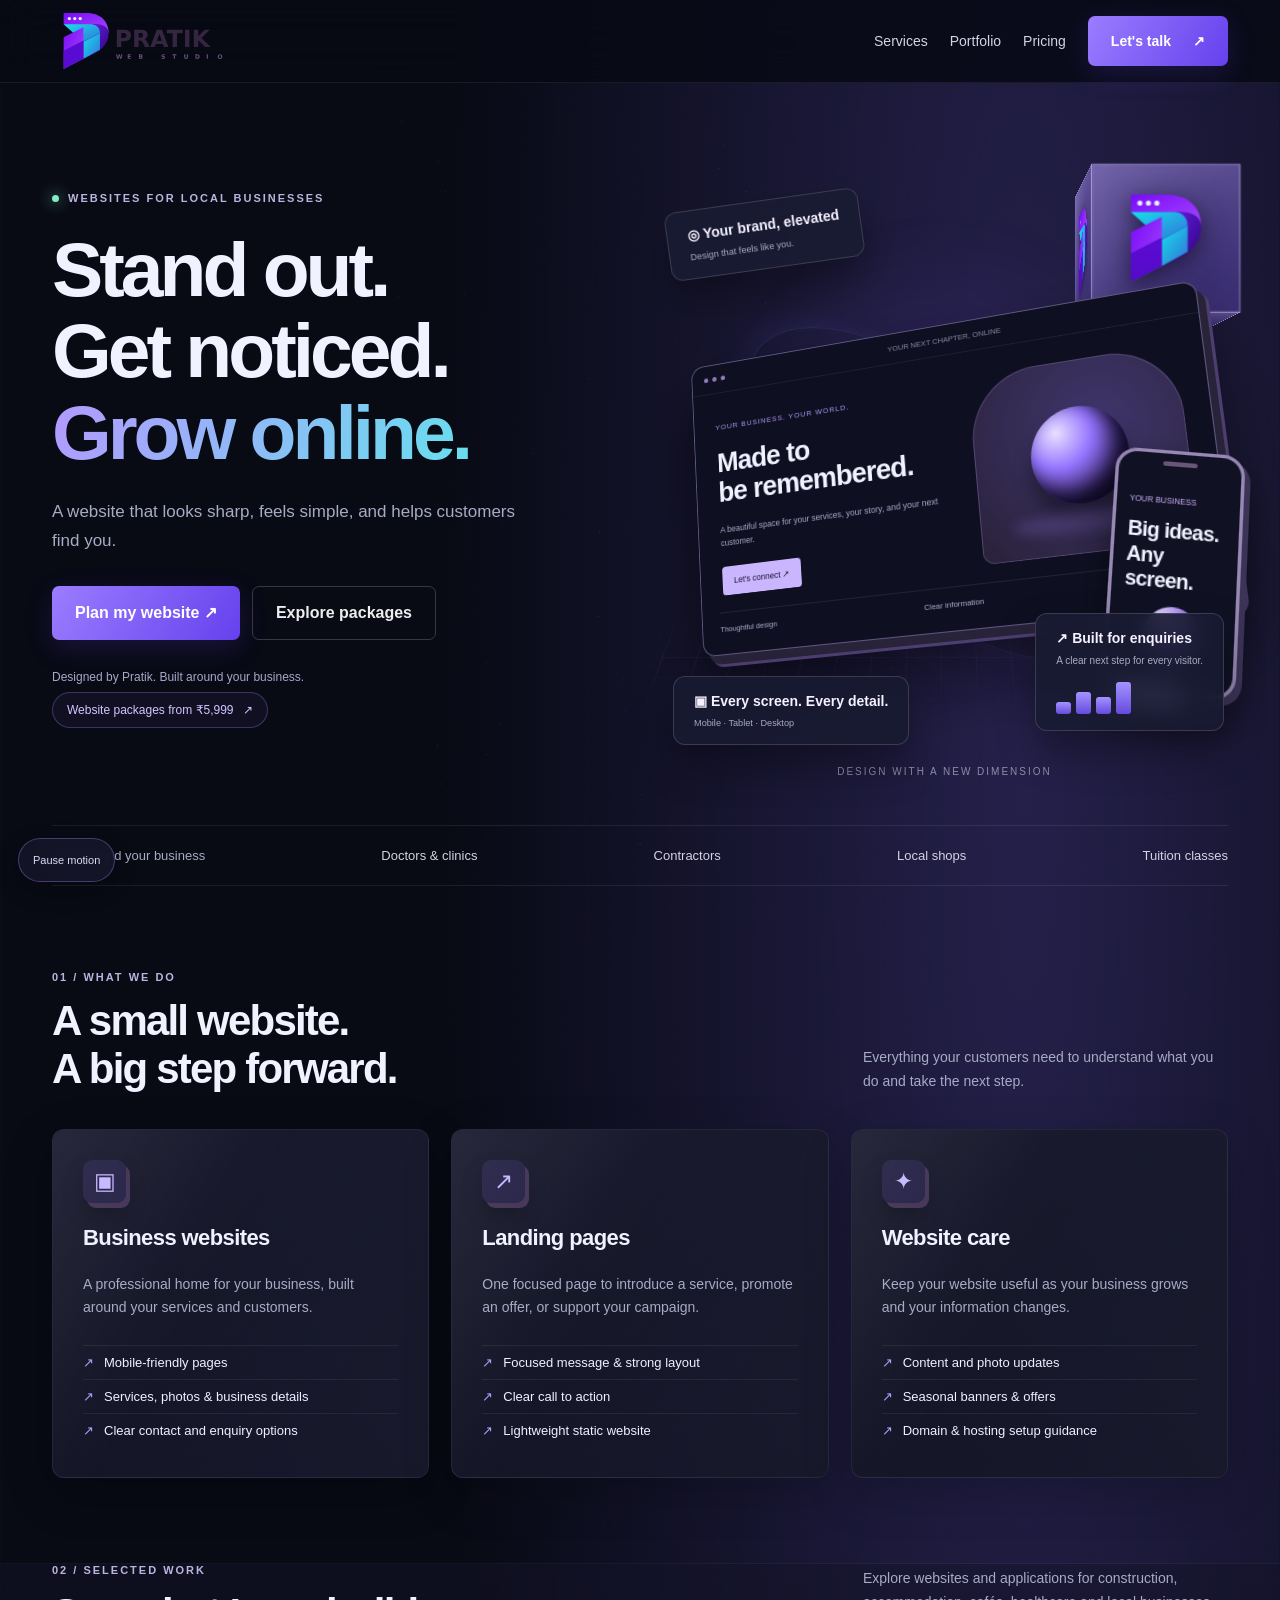
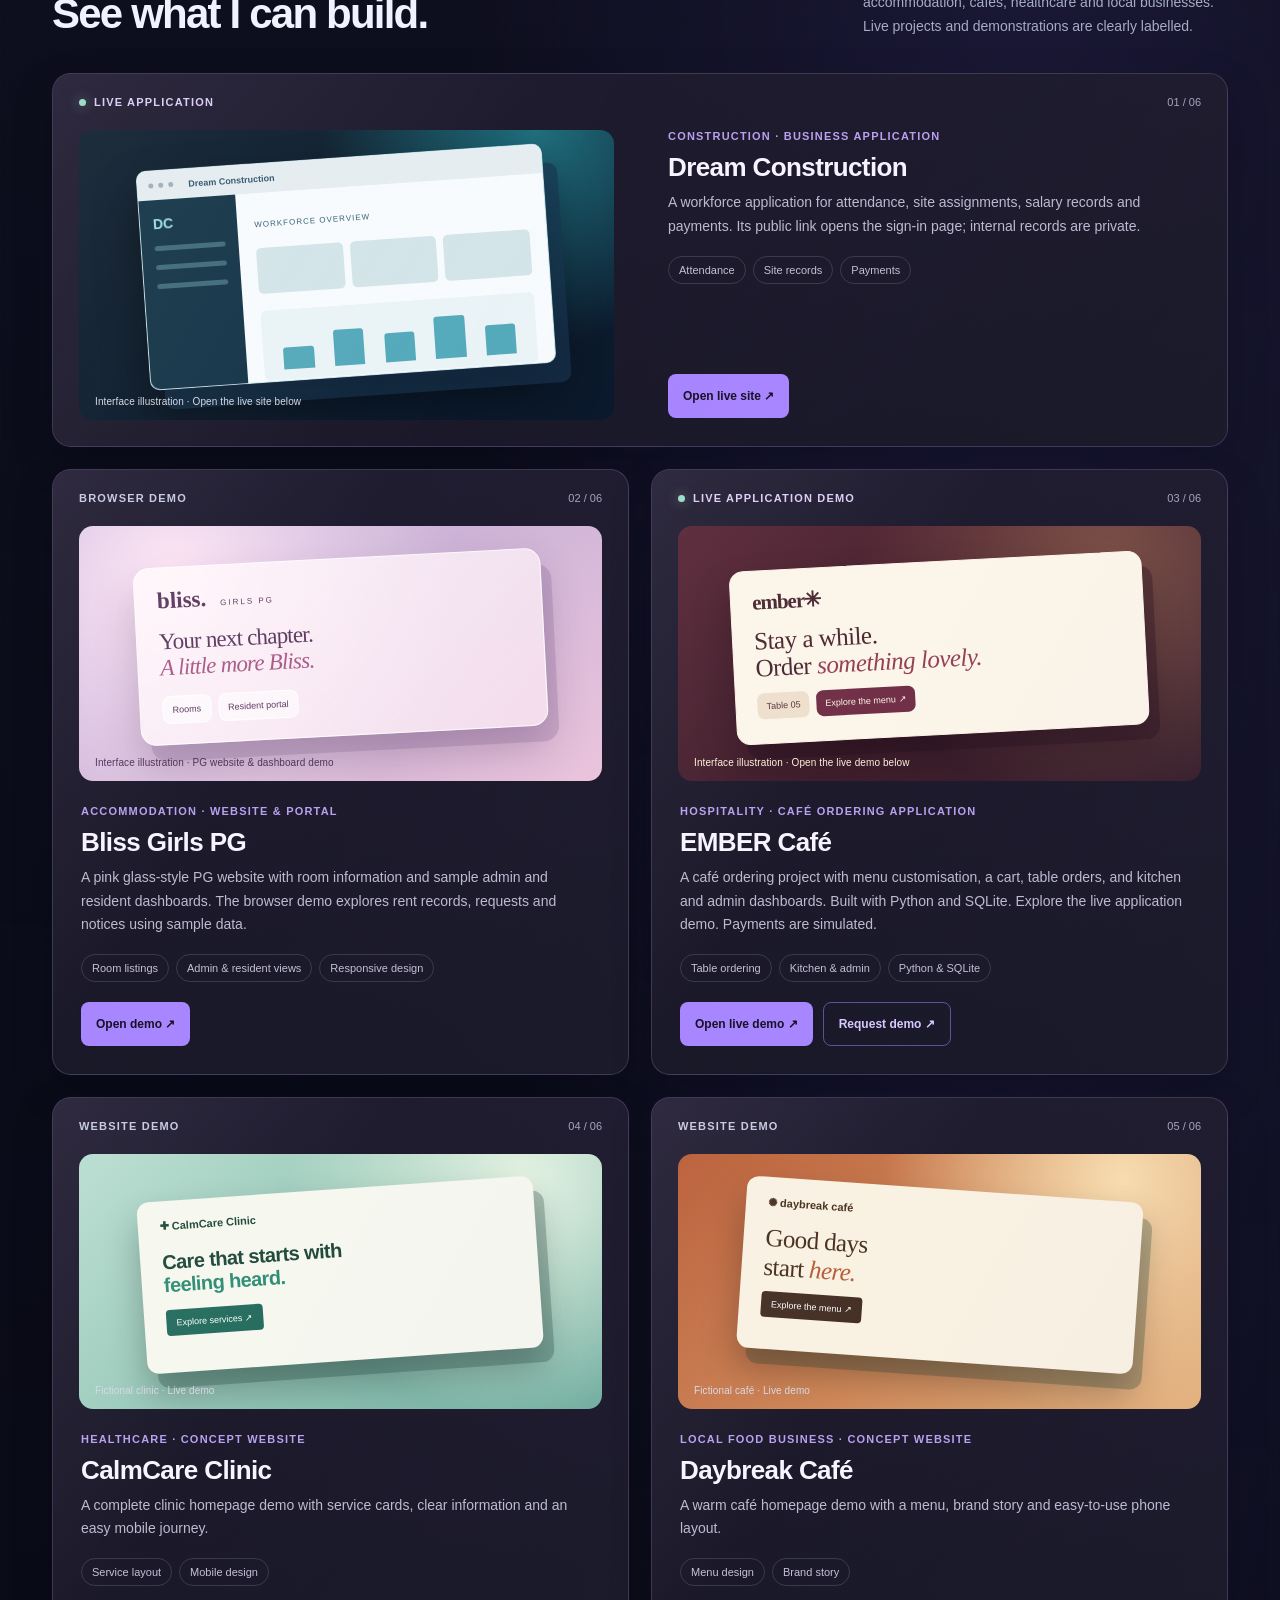
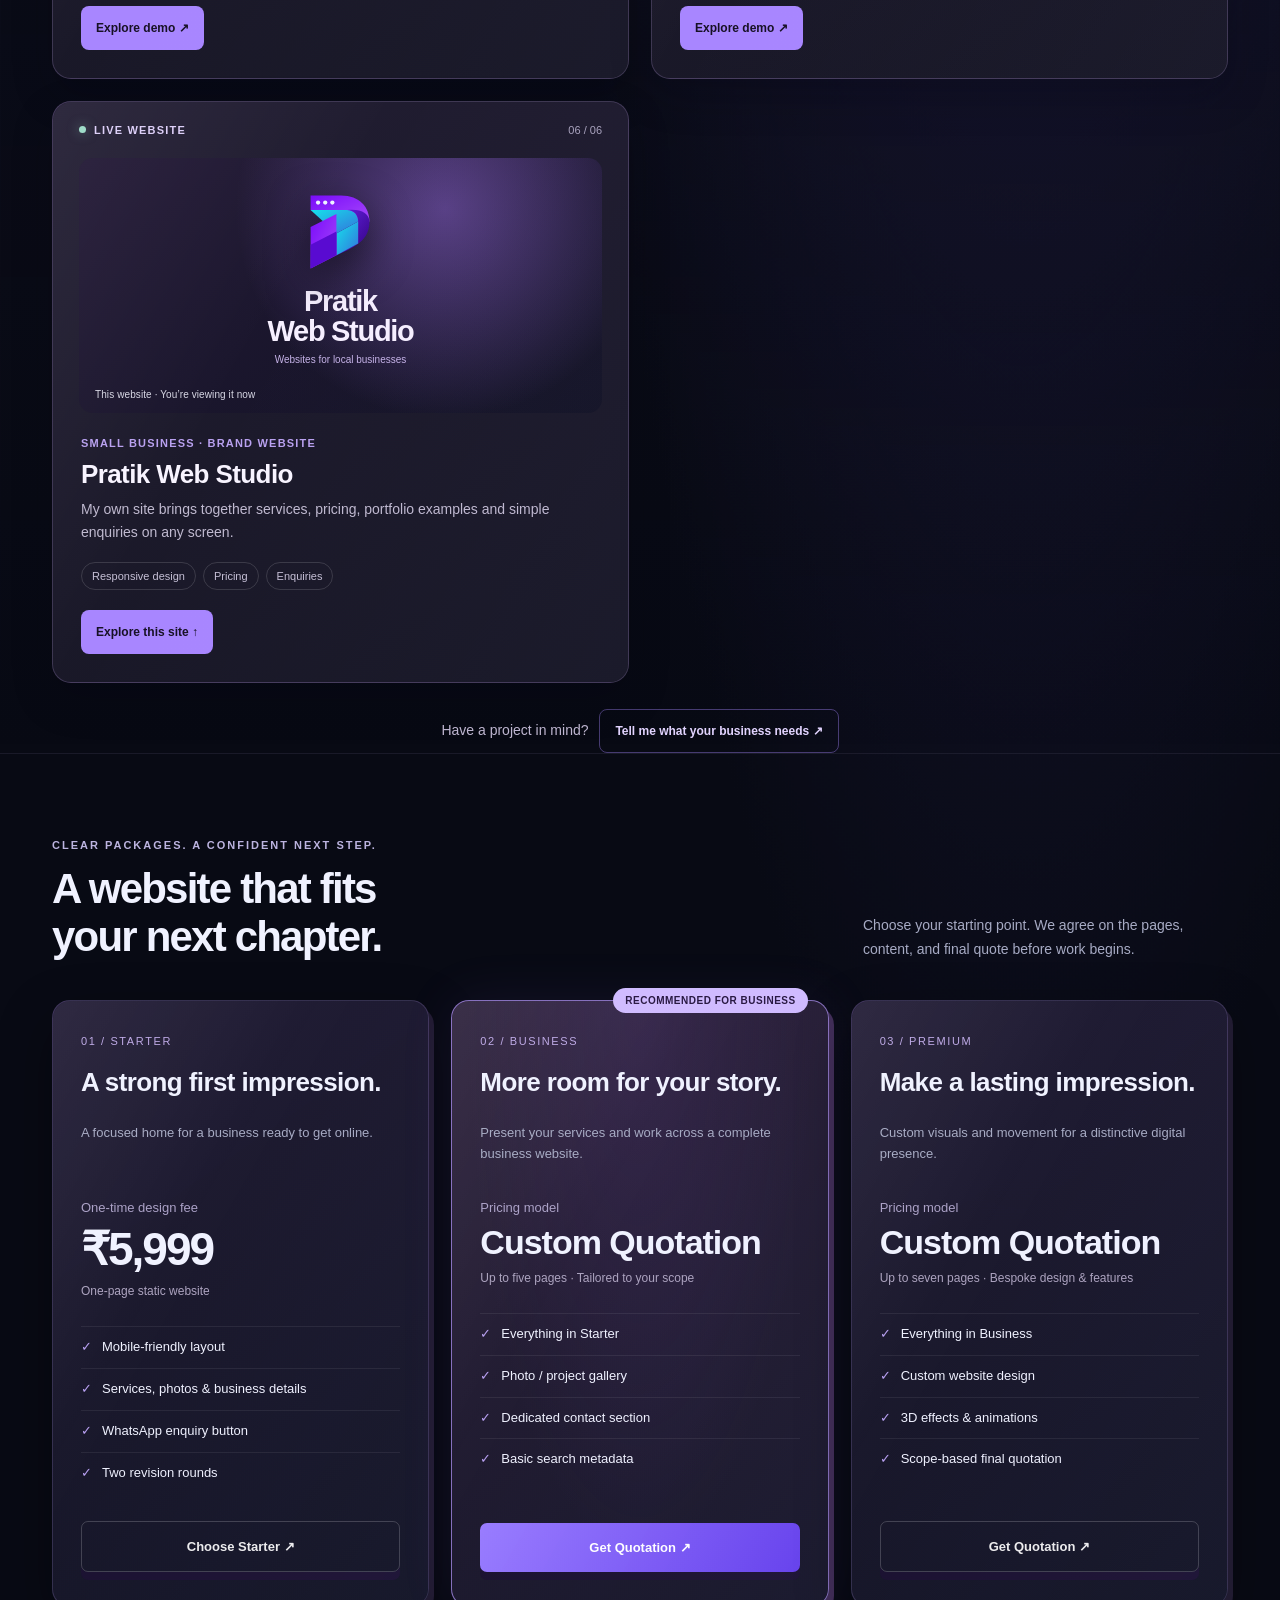
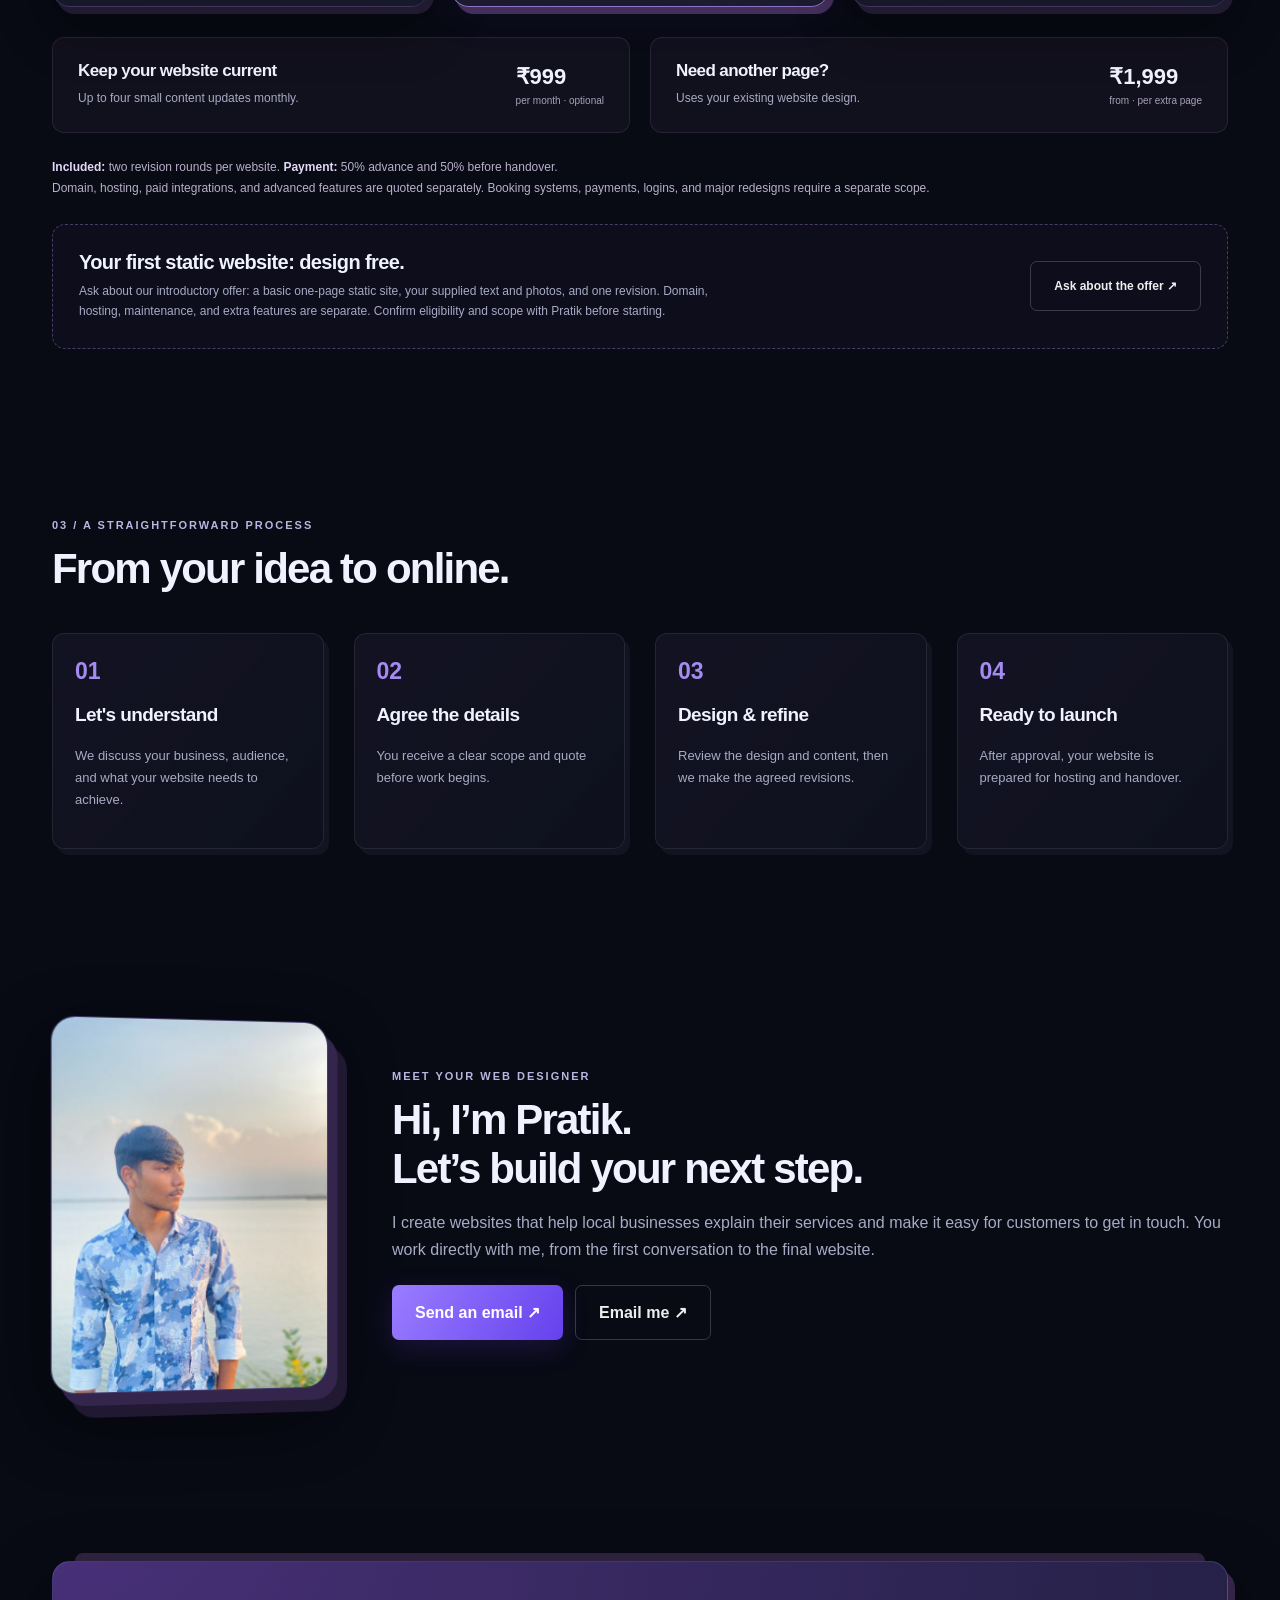
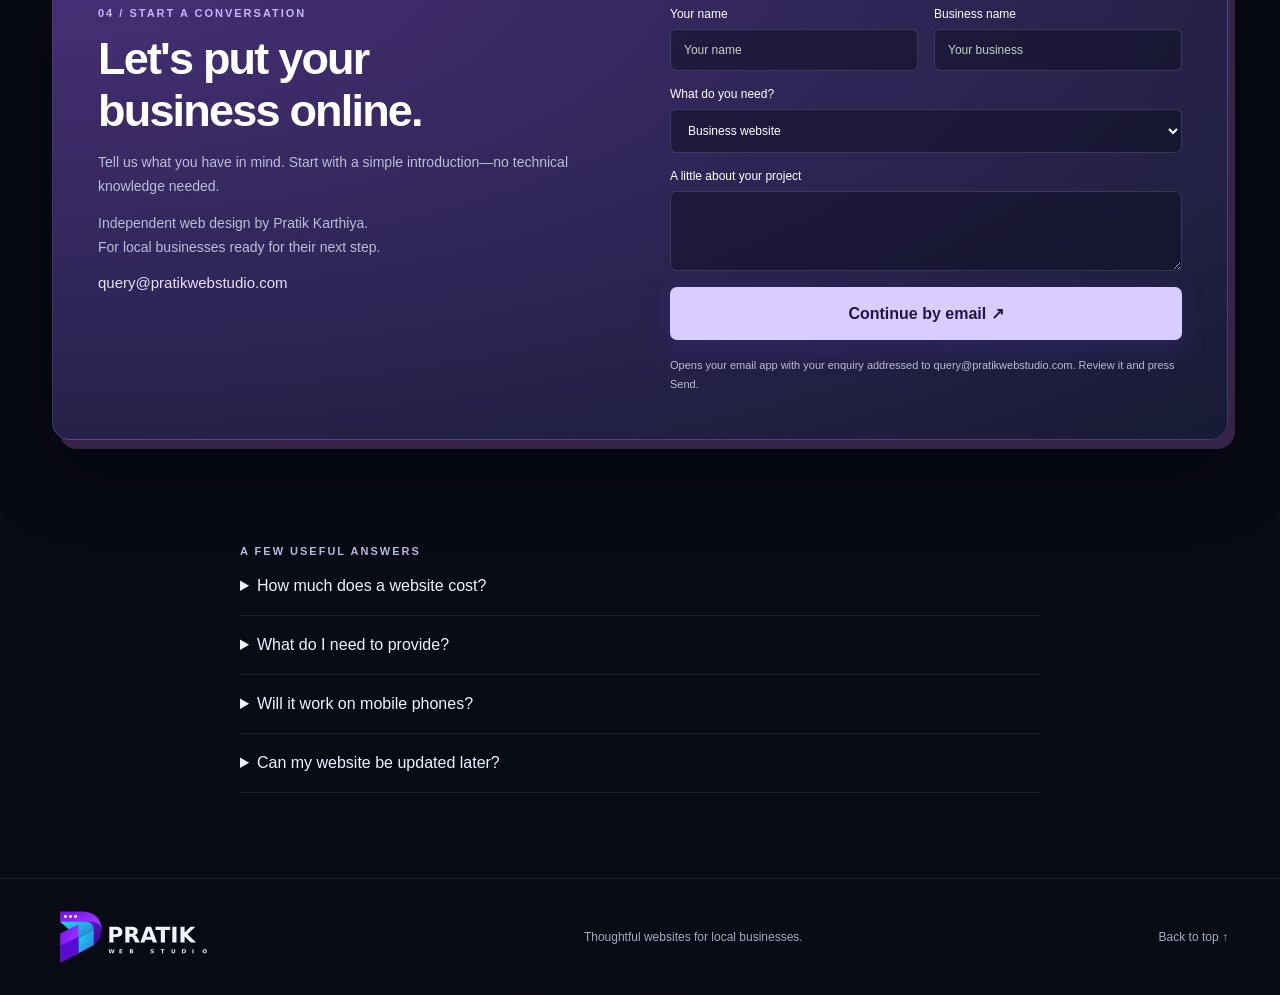
==== commit 5d6cda15: "Add Google Search compliant 48px favicons, favicon.ico, and schema logo" ====
--- a/index.html
+++ b/index.html
@@ -21,9 +21,16 @@
     <meta property="og:title" content="Pratik Web Studio">
     <meta property="og:description" content="Mobile-friendly websites for local businesses in Gujarat. Explore packages and contact Pratik Karthiya.">
     <meta property="og:url" content="https://pratikwebstudio.com/">
+    <meta property="og:image" content="https://pratikwebstudio.com/assets/favicon-512x512.png">
     <meta name="twitter:card" content="summary">
-    <script type="application/ld+json">{"@context":"https://schema.org","@type":"ProfessionalService","name":"Pratik Web Studio","url":"https://pratikwebstudio.com/","email":"query@pratikwebstudio.com","areaServed":{"@type":"AdministrativeArea","name":"Gujarat"},"founder":{"@type":"Person","name":"Pratik Karthiya"}}</script>
-    <link rel="icon" type="image/svg+xml" href="assets/logo-icon.svg">
+    <meta name="twitter:image" content="https://pratikwebstudio.com/assets/favicon-512x512.png">
+    <script type="application/ld+json">{"@context":"https://schema.org","@type":"ProfessionalService","name":"Pratik Web Studio","url":"https://pratikwebstudio.com/","logo":"https://pratikwebstudio.com/assets/favicon-512x512.png","image":"https://pratikwebstudio.com/assets/favicon-512x512.png","email":"query@pratikwebstudio.com","areaServed":{"@type":"AdministrativeArea","name":"Gujarat"},"founder":{"@type":"Person","name":"Pratik Karthiya"}}</script>
+    <link rel="icon" href="/favicon.ico" sizes="48x48">
+    <link rel="icon" type="image/png" sizes="48x48" href="/assets/favicon-48x48.png">
+    <link rel="icon" type="image/png" sizes="96x96" href="/assets/favicon-96x96.png">
+    <link rel="icon" type="image/png" sizes="192x192" href="/assets/favicon-192x192.png">
+    <link rel="icon" type="image/svg+xml" href="/assets/logo-icon.svg">
+    <link rel="apple-touch-icon" sizes="180x180" href="/assets/apple-touch-icon.png">
     <link rel="stylesheet" href="css/style.css">
   </head>
   <body>
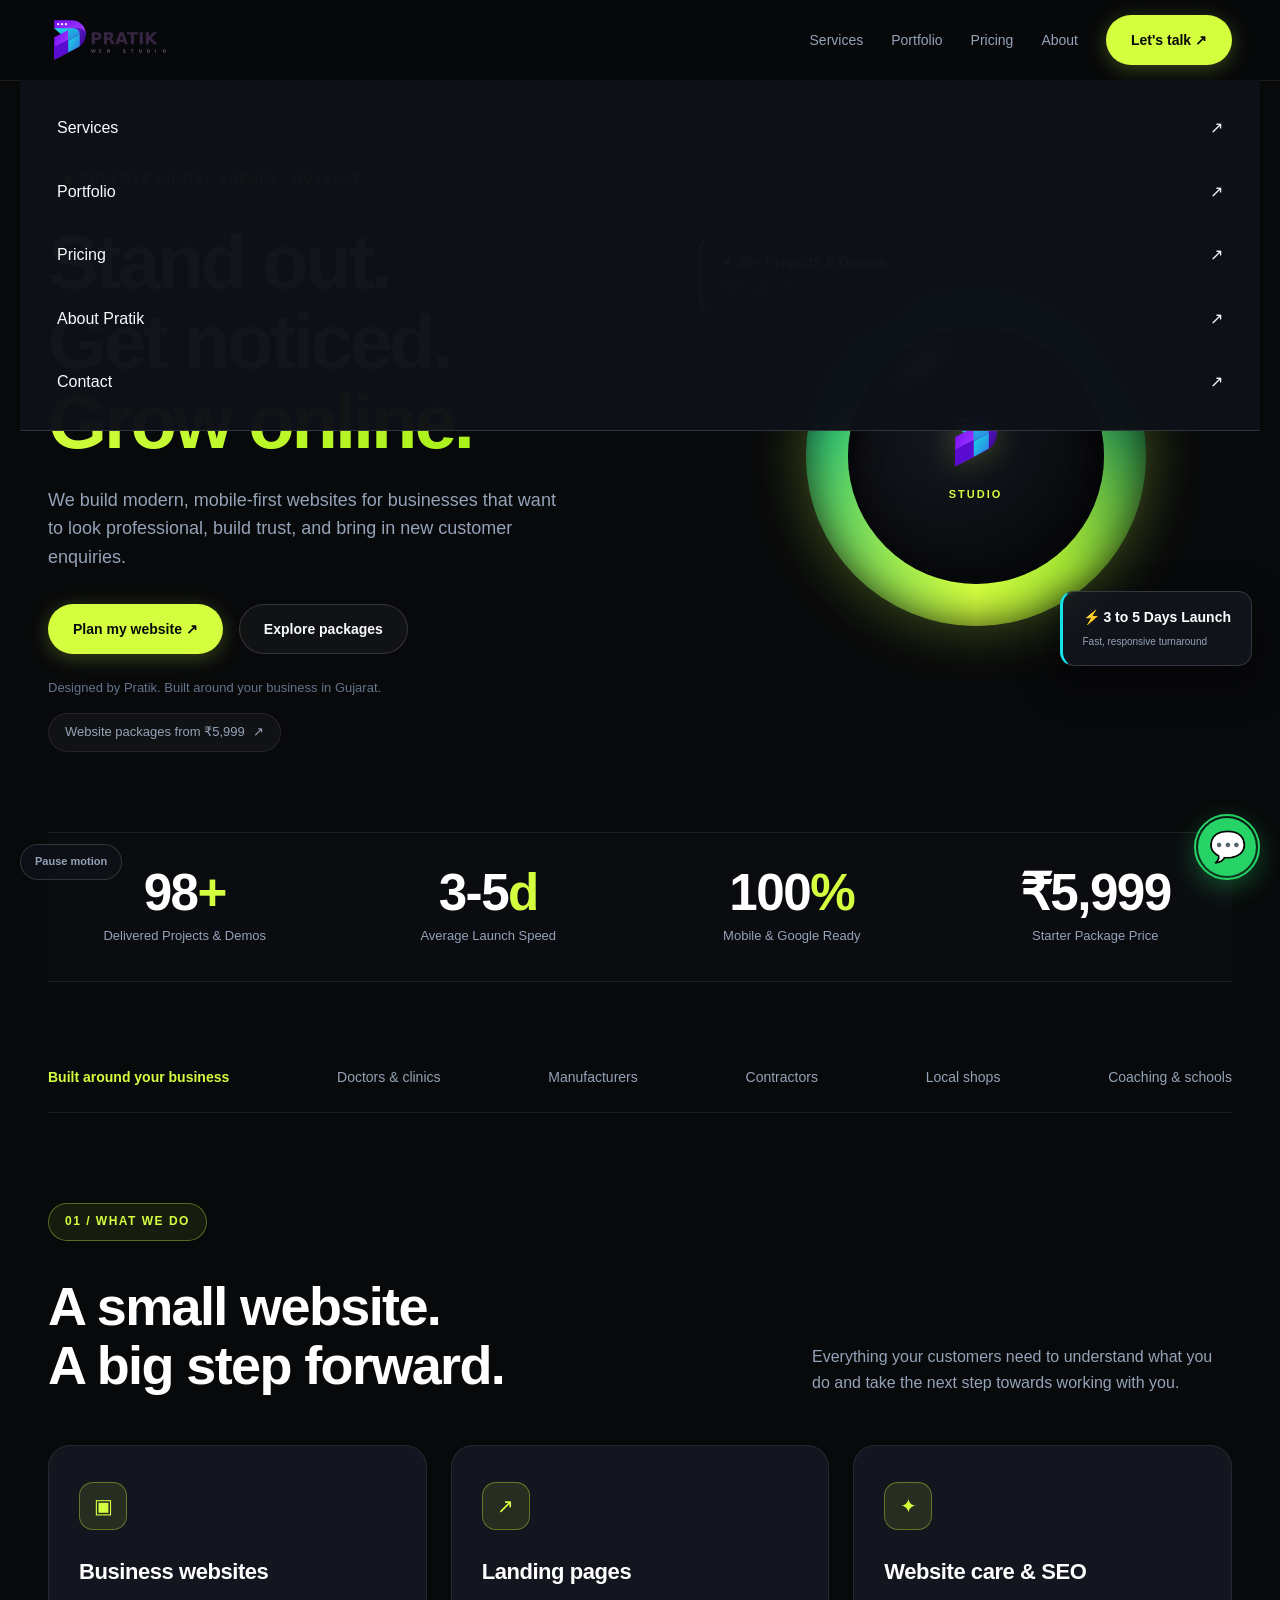
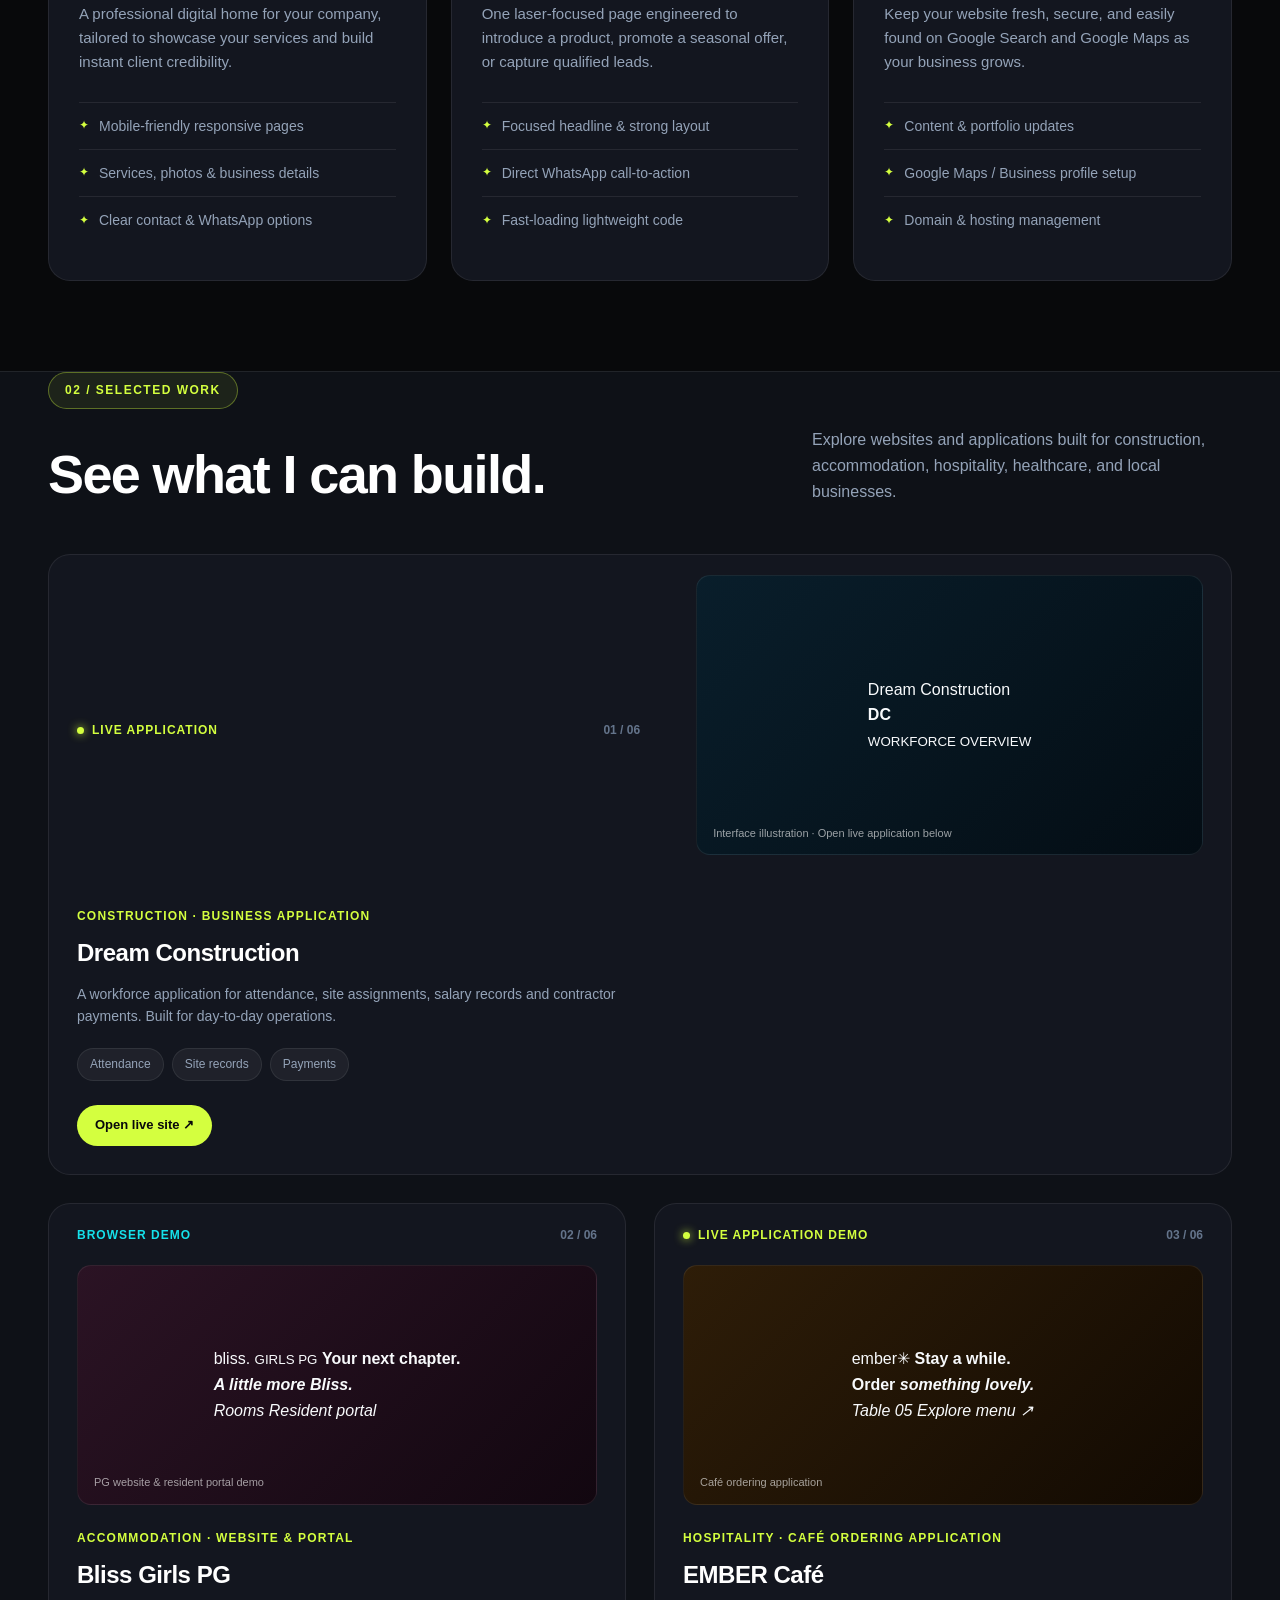
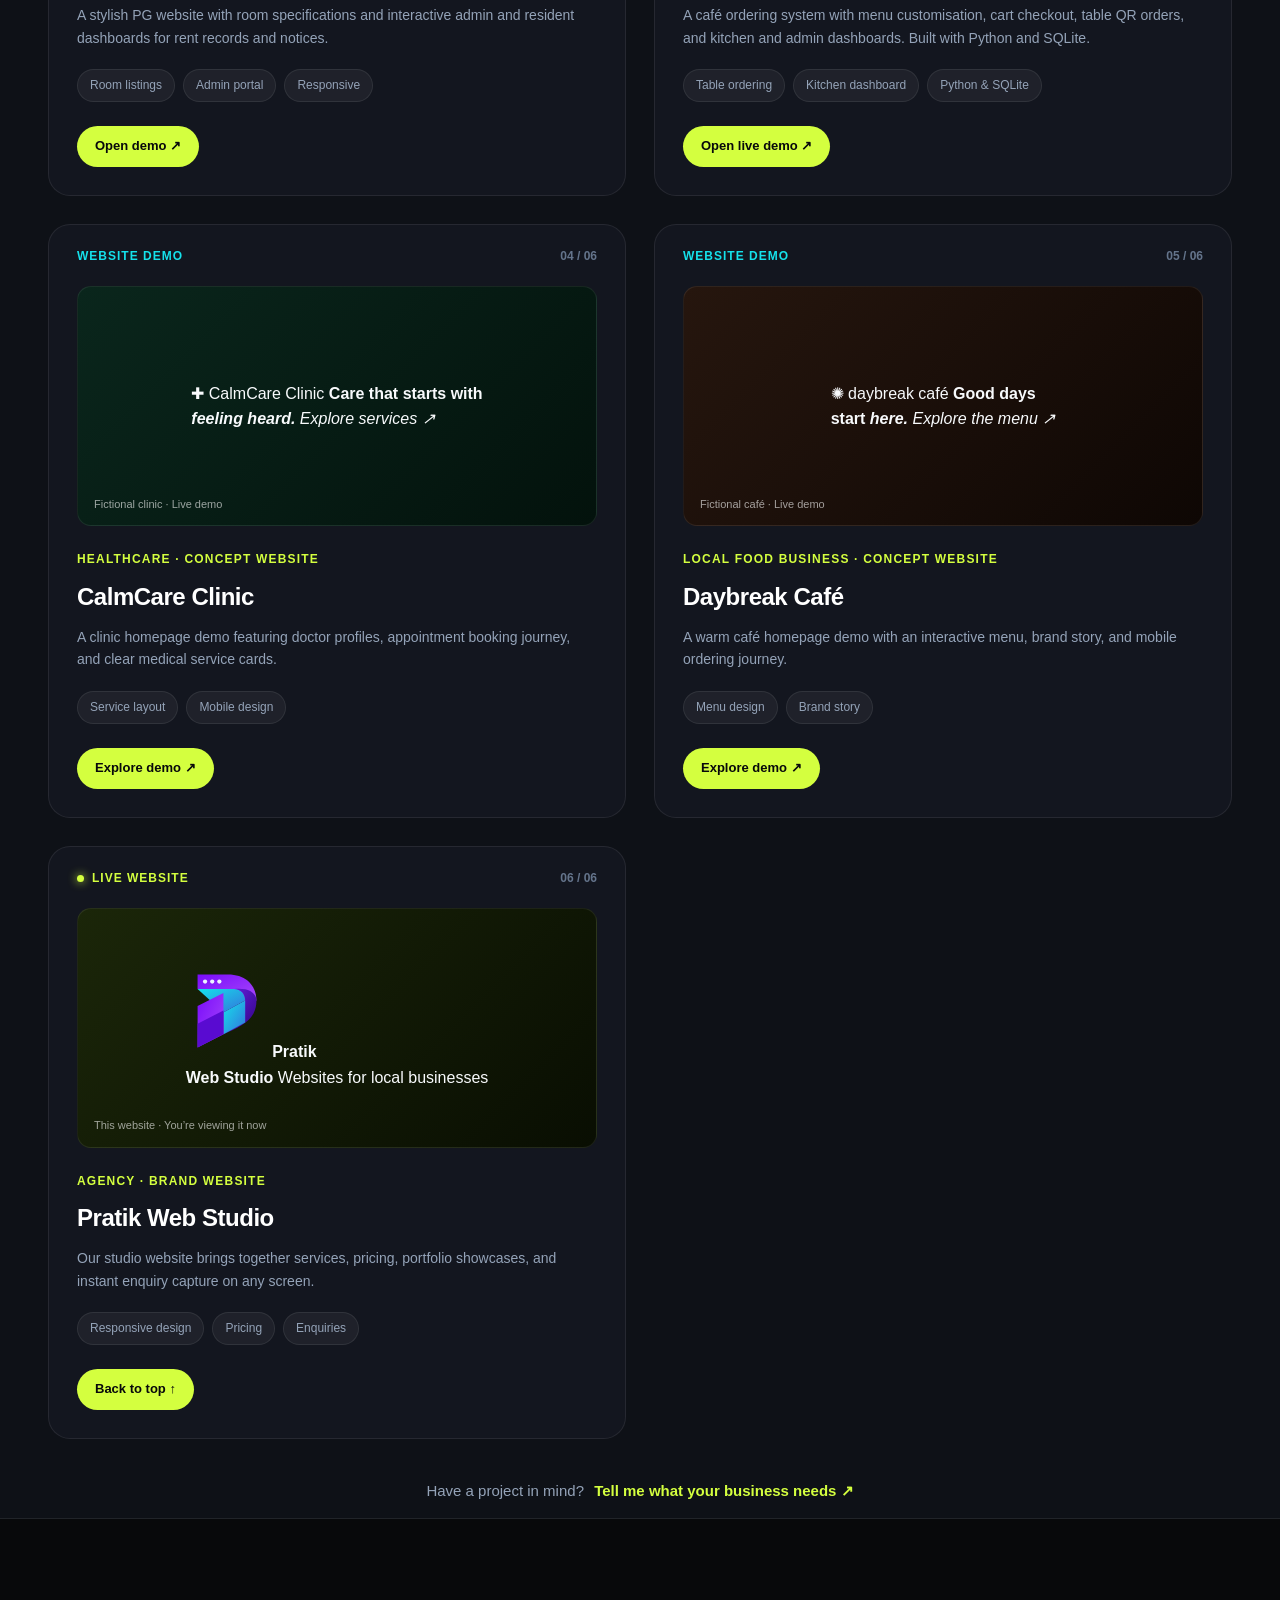
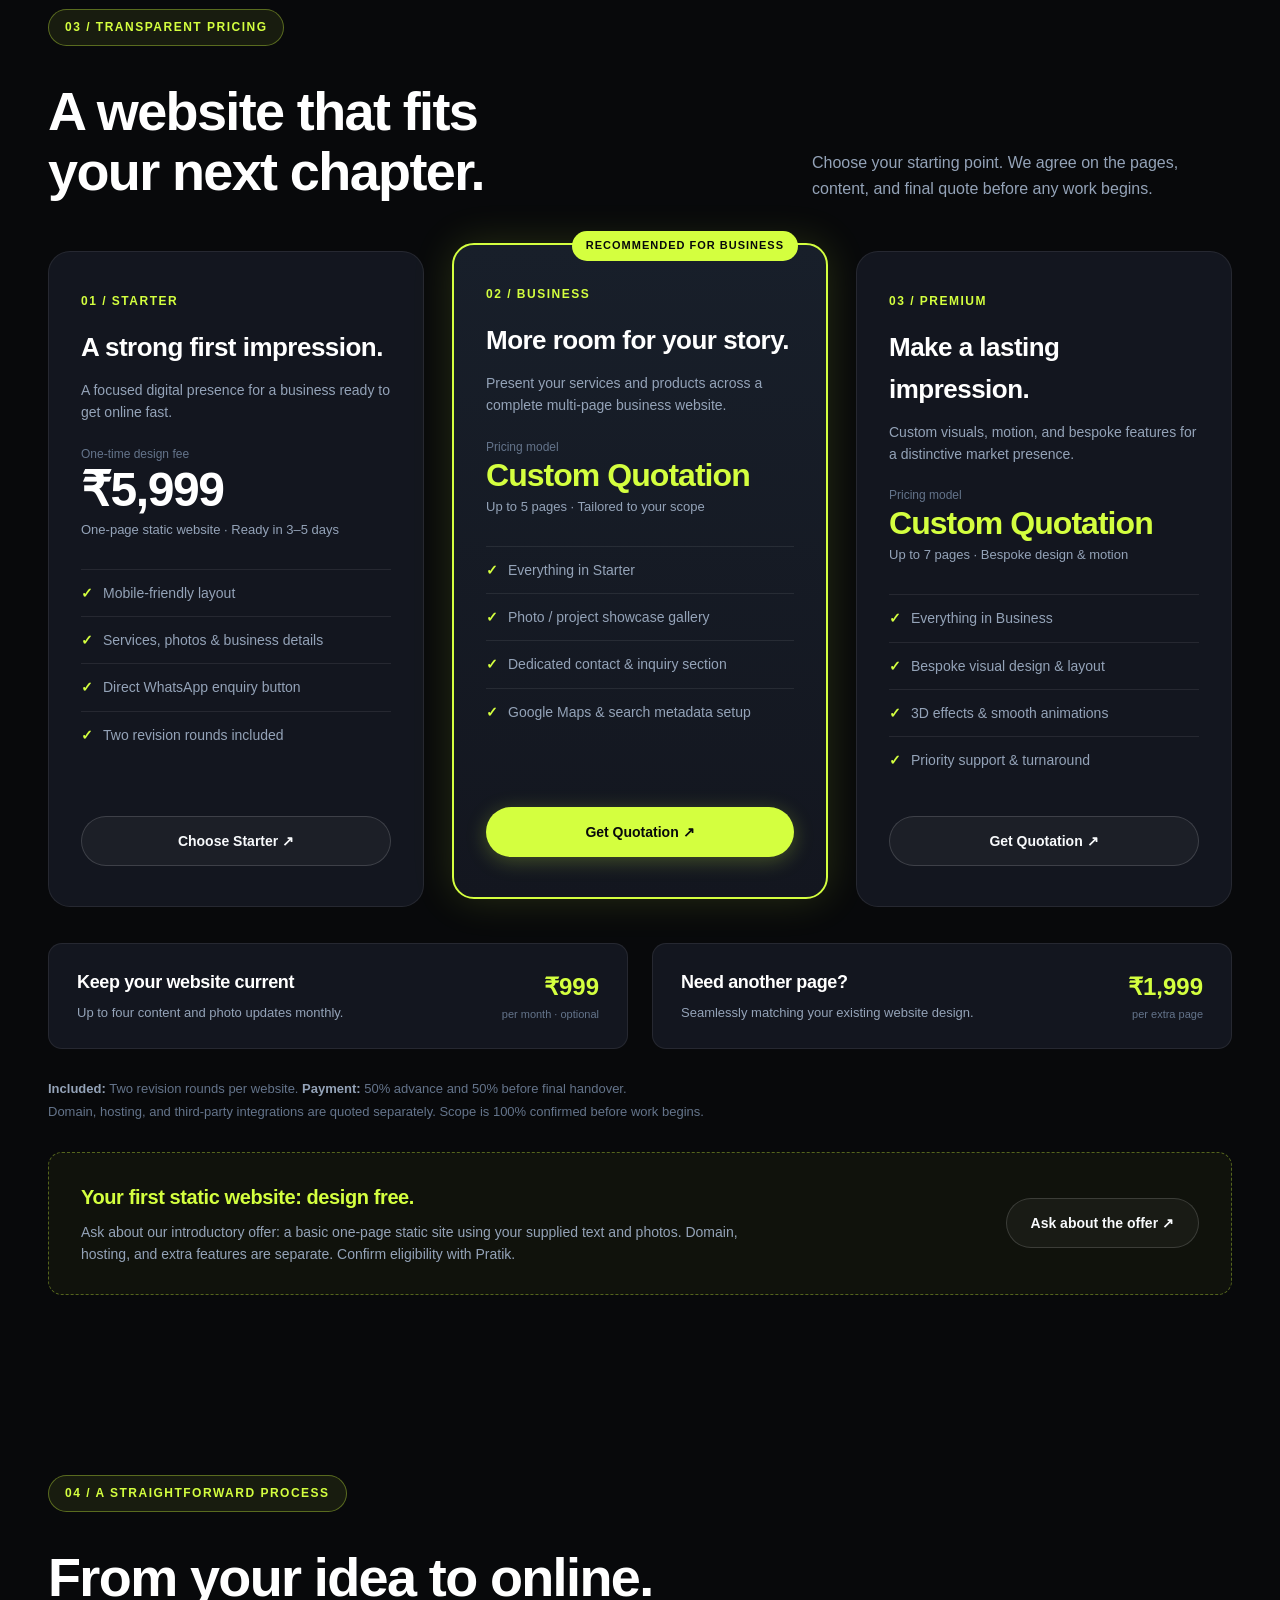
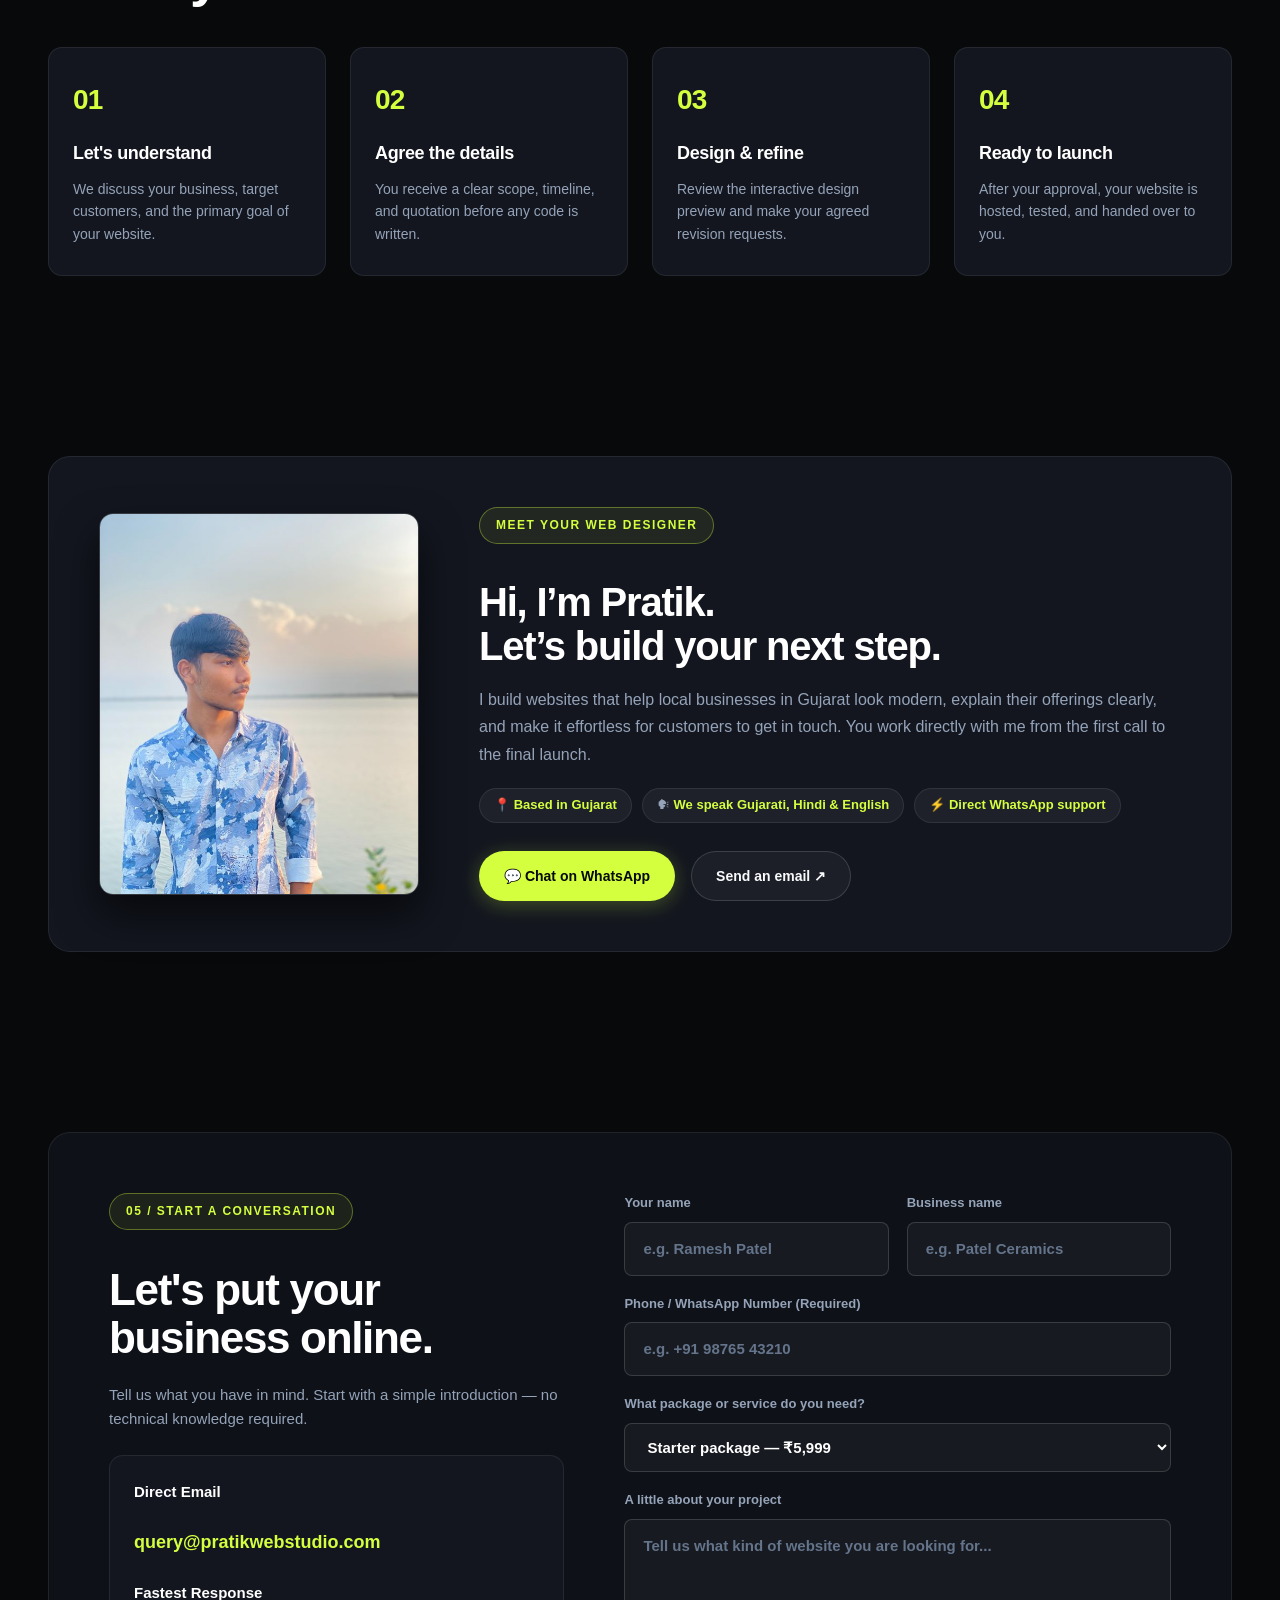
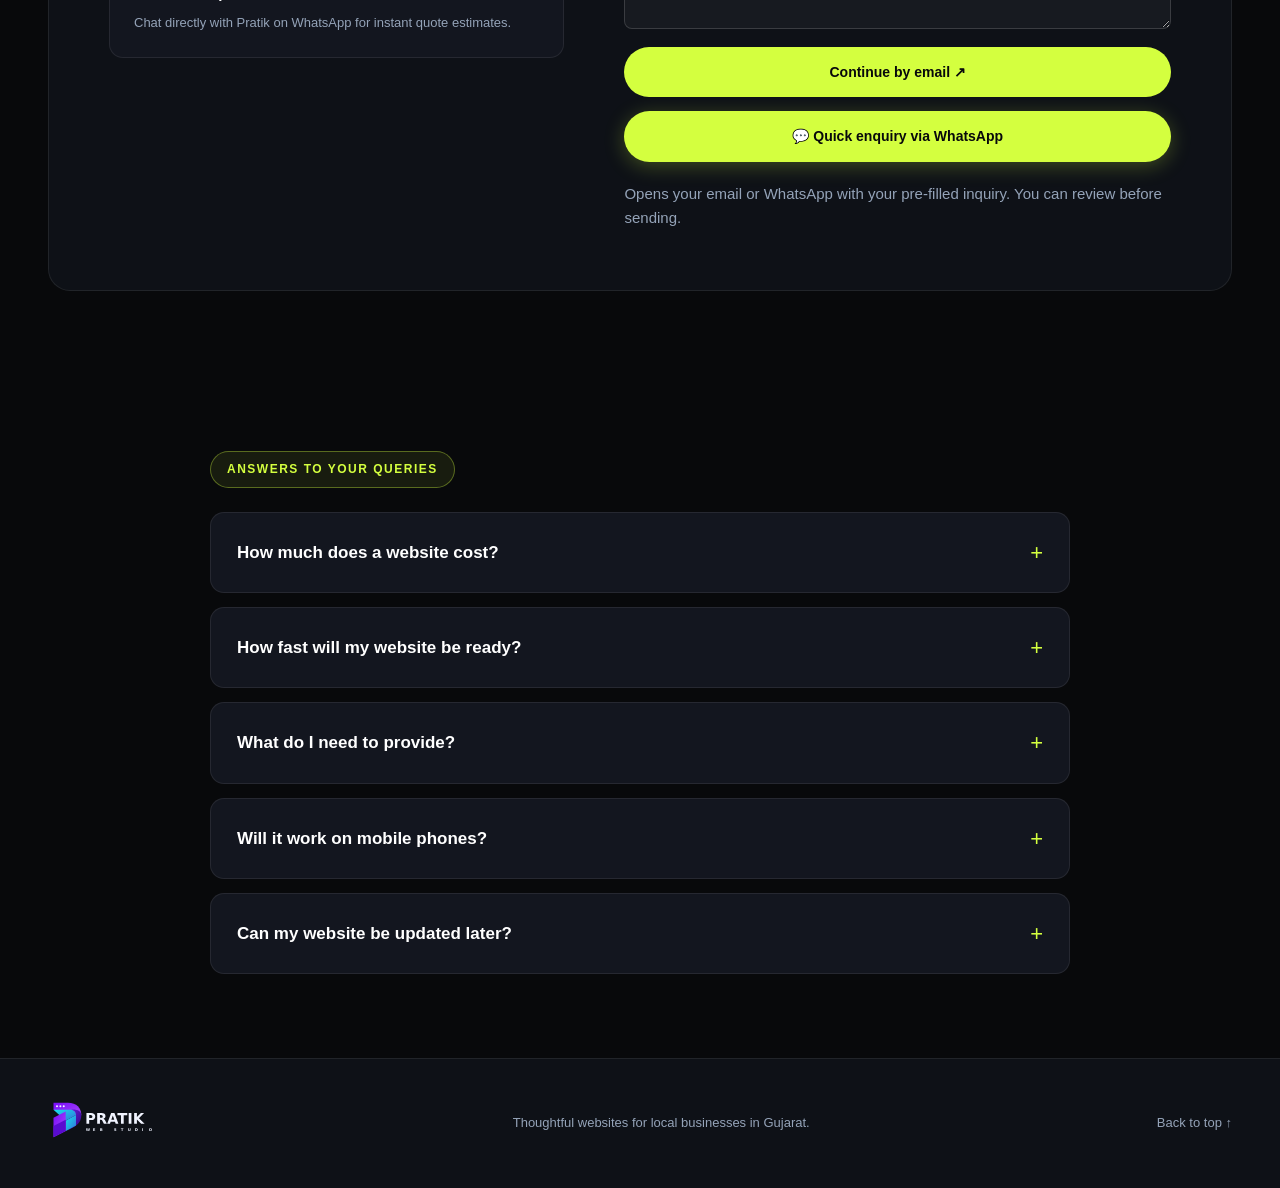
==== commit 35c9d2b7: "Transform website to Modern Digital Agency UI (Electric Lime) & add GTM tracking" ====
--- a/index.html
+++ b/index.html
@@ -2,42 +2,76 @@
 <html lang="en">
   <head>
     <meta charset="utf-8">
-    <meta name="viewport" content="width=device-width,initial-scale=1">
+    <meta name="viewport" content="width=device-width, initial-scale=1">
+    
+    <!-- Google Tag Manager (GTM-K7HF7TWP) -->
+    <script async src="https://www.googletagmanager.com/gtm.js?id=GTM-K7HF7TWP"></script>
+    <script>
+      window.dataLayer = window.dataLayer || [];
+      function gtag(){dataLayer.push(arguments);}
+      gtag('js', new Date());
+    </script>
+
     <!-- Google tag (gtag.js) -->
-    <script async src="https://www.googletagmanager.com/gtag/js?id=AW-18194297847">
+    <script async src="https://www.googletagmanager.com/gtag/js?id=AW-18194297847"></script>
+    <script>
+      window.dataLayer = window.dataLayer || [];
+      function gtag(){dataLayer.push(arguments);}
+      gtag('js', new Date());
+      gtag('config', 'AW-18194297847');
     </script>
-    <script>
-  window.dataLayer = window.dataLayer || [];
-  function gtag(){dataLayer.push(arguments);}
-  gtag('js', new Date());
-  gtag('config', 'AW-18194297847');
-</script>
+
     <meta name="google-site-verification" content="RXlN85_AED6tmHU1MtNV7WfaKZAlir9bRco9C4J6rHQ">
-    <meta name="description" content="Pratik Web Studio designs mobile-friendly websites for businesses in Gujarat. Explore website packages and contact Pratik Karthiya for a quote.">
-    <title>Pratik Web Studio</title>
+    <meta name="description" content="Pratik Web Studio is a modern creative digital agency designing high-converting, mobile-friendly websites for businesses in Gujarat. Packages start at ₹5,999.">
+    <title>Pratik Web Studio — Modern Digital Agency</title>
     <link rel="canonical" href="https://pratikwebstudio.com/">
+    
+    <!-- Social & Open Graph -->
     <meta property="og:type" content="website">
     <meta property="og:site_name" content="Pratik Web Studio">
-    <meta property="og:title" content="Pratik Web Studio">
+    <meta property="og:title" content="Pratik Web Studio — Modern Digital Agency">
     <meta property="og:description" content="Mobile-friendly websites for local businesses in Gujarat. Explore packages and contact Pratik Karthiya.">
     <meta property="og:url" content="https://pratikwebstudio.com/">
     <meta property="og:image" content="https://pratikwebstudio.com/assets/favicon-512x512.png">
     <meta name="twitter:card" content="summary">
     <meta name="twitter:image" content="https://pratikwebstudio.com/assets/favicon-512x512.png">
-    <script type="application/ld+json">{"@context":"https://schema.org","@type":"ProfessionalService","name":"Pratik Web Studio","url":"https://pratikwebstudio.com/","logo":"https://pratikwebstudio.com/assets/favicon-512x512.png","image":"https://pratikwebstudio.com/assets/favicon-512x512.png","email":"query@pratikwebstudio.com","areaServed":{"@type":"AdministrativeArea","name":"Gujarat"},"founder":{"@type":"Person","name":"Pratik Karthiya"}}</script>
+
+    <!-- Schema.org JSON-LD -->
+    <script type="application/ld+json">
+    {
+      "@context": "https://schema.org",
+      "@type": "ProfessionalService",
+      "name": "Pratik Web Studio",
+      "url": "https://pratikwebstudio.com/",
+      "logo": "https://pratikwebstudio.com/assets/favicon-512x512.png",
+      "image": "https://pratikwebstudio.com/assets/favicon-512x512.png",
+      "email": "query@pratikwebstudio.com",
+      "areaServed": {
+        "@type": "AdministrativeArea",
+        "name": "Gujarat"
+      },
+      "founder": {
+        "@type": "Person",
+        "name": "Pratik Karthiya"
+      }
+    }
+    </script>
+
+    <!-- Google-Compliant Favicons -->
     <link rel="icon" href="/favicon.ico" sizes="48x48">
     <link rel="icon" type="image/png" sizes="48x48" href="/assets/favicon-48x48.png">
     <link rel="icon" type="image/png" sizes="96x96" href="/assets/favicon-96x96.png">
     <link rel="icon" type="image/png" sizes="192x192" href="/assets/favicon-192x192.png">
     <link rel="icon" type="image/svg+xml" href="/assets/logo-icon.svg">
     <link rel="apple-touch-icon" sizes="180x180" href="/assets/apple-touch-icon.png">
+
     <link rel="stylesheet" href="css/style.css">
   </head>
   <body>
-    <canvas class="depth-backdrop" id="depthBackdrop" aria-hidden="true">
-    </canvas>
-    <div class="progress" aria-hidden="true">
-    </div>
+    <canvas class="depth-backdrop" id="depthBackdrop" aria-hidden="true"></canvas>
+    <div class="progress" aria-hidden="true"></div>
+
+    <!-- Header Navigation -->
     <header>
       <nav class="wrap" aria-label="Main navigation">
         <a class="brand" href="#" aria-label="Pratik Web Studio — home">
@@ -50,52 +84,32 @@
           <a href="#services">Services</a>
           <a href="#work">Portfolio</a>
           <a href="#pricing">Pricing</a>
-          <a class="button" href="#contact">
-            Let's talk
-            <span>↗</span>
-          </a>
+          <a href="#about">About</a>
+          <a class="button" href="#contact">Let's talk ↗</a>
         </div>
         <button class="menu-button" id="menuButton" type="button" aria-expanded="false" aria-controls="mobileNav" aria-label="Open menu">
-          <span>
-          </span>
-          <span>
-          </span>
-          <span>
-          </span>
+          <span></span>
+          <span></span>
+          <span></span>
         </button>
       </nav>
       <div class="mobile-nav wrap" id="mobileNav" hidden>
-        <a href="#work">
-          See portfolio
-          <span>↗</span>
-        </a>
-        <a href="#services">
-          Services
-          <span>↗</span>
-        </a>
-        <a href="#pricing">
-          Pricing
-          <span>↗</span>
-        </a>
-        <a href="#about">
-          About Pratik
-          <span>↗</span>
-        </a>
-        <a href="#contact">
-          Contact
-          <span>↗</span>
-        </a>
+        <a href="#services">Services <span>↗</span></a>
+        <a href="#work">Portfolio <span>↗</span></a>
+        <a href="#pricing">Pricing <span>↗</span></a>
+        <a href="#about">About Pratik <span>↗</span></a>
+        <a href="#contact">Contact <span>↗</span></a>
       </div>
     </header>
-    <button class="menu-backdrop" id="menuBackdrop" type="button" aria-label="Close navigation" tabindex="-1" hidden>
-    </button>
+    <button class="menu-backdrop" id="menuBackdrop" type="button" aria-label="Close navigation" tabindex="-1" hidden></button>
+
     <main class="wrap" id="top">
+      <!-- Hero Section -->
       <div class="hero">
         <div>
           <div class="eyebrow">
-            <span class="dot">
-            </span>
-            Websites for local businesses
+            <span class="dot"></span>
+            Creative Digital Agency · Gujarat
           </div>
           <h1>
             <span class="hero-title-desktop">
@@ -113,654 +127,626 @@
               <em>stand out.</em>
             </span>
           </h1>
-          <p>A website that looks sharp, feels simple, and helps customers find you.</p>
+          <p>We build modern, mobile-first websites for businesses that want to look professional, build trust, and bring in new customer enquiries.</p>
           <div class="actions">
             <a class="button" href="#contact">Plan my website ↗</a>
             <a class="button outline" href="#pricing">Explore packages</a>
           </div>
-          <div class="note">Designed by Pratik. Built around your business.</div>
+          <div class="note">Designed by Pratik. Built around your business in Gujarat.</div>
           <a class="hero-offer" href="#pricing">
             Website packages from ₹5,999
             <span aria-hidden="true">↗</span>
           </a>
           <button class="motion-toggle" id="motionToggle" type="button" aria-pressed="false">Pause motion</button>
         </div>
-        <div class="scene" aria-label="Three dimensional preview of desktop and mobile website designs">
-          <div class="mobile-design-tag">
-            <span aria-hidden="true">✦</span>
-            A little different. A lot more you.
-          </div>
-          <div class="scene-grid">
-          </div>
-          <div class="orbit">
-          </div>
-          <div class="orbit second">
-          </div>
-          <div class="core" aria-hidden="true">
-            <div class="face front"><img src="assets/logo-icon.svg" width="94" height="105" alt=""></div>
-            <div class="face back"><img src="assets/logo-icon.svg" width="94" height="105" alt=""></div>
-            <div class="face right"><img src="assets/logo-icon.svg" width="94" height="105" alt=""></div>
-            <div class="face left"><img src="assets/logo-icon.svg" width="94" height="105" alt=""></div>
-            <div class="face top"><img src="assets/logo-icon.svg" width="94" height="105" alt=""></div>
-            <div class="face bottom"><img src="assets/logo-icon.svg" width="94" height="105" alt=""></div>
-          </div>
-          <div class="screen-stage" aria-hidden="true">
-            <div class="demo-screen">
-              <div class="screen-bar">
-                <i>
-                </i>
-                <i>
-                </i>
-                <i>
-                </i>
-                <span>YOUR NEXT CHAPTER, ONLINE</span>
-              </div>
-              <div class="screen-main">
-                <div class="screen-copy">
-                  <small>YOUR BUSINESS. YOUR WORLD.</small>
-                  <h3>
-                    Made to
-                    <br>
-                    be remembered.
-                  </h3>
-                  <p>A beautiful space for your services, your story, and your next customer.</p>
-                  <span class="screen-pill">Let’s connect ↗</span>
+
+        <!-- 3D Iridescent Torus Artwork Scene -->
+        <div class="scene" aria-label="Modern 3D agency artwork">
+          <div class="torus-container">
+            <div class="torus-glow"></div>
+            <div class="torus-ring">
+              <div class="torus-inner-hole">
+                <div class="torus-highlight"></div>
+                <div class="torus-brand">
+                  <img src="assets/logo-icon.svg" alt="PWS" width="58" height="63">
+                  <span>STUDIO</span>
                 </div>
-                <div class="screen-art"><div class="sphere"></div>
-              </div>
-            </div>
-            <div class="screen-footer">
-              <span>Thoughtful design</span>
-              <span>Clear information</span>
-              <span>Easy enquiries</span>
-            </div>
-          </div>
-          <div class="phone3d">
-            <small>YOUR BUSINESS</small>
-            <b>
-              Big ideas.
+              </div>
+            </div>
+          </div>
+          <div class="floating float1">
+            <strong>✦ 98+ Projects &amp; Demos</strong>
+            <small>High quality execution</small>
+          </div>
+          <div class="floating float2">
+            <strong>⚡ 3 to 5 Days Launch</strong>
+            <small>Fast, responsive turnaround</small>
+          </div>
+        </div>
+      </div>
+
+      <!-- Metrics Counter Strip -->
+      <div class="metrics-strip">
+        <div class="metrics-grid">
+          <div class="metric-item">
+            <div class="metric-value">98<em>+</em></div>
+            <div class="metric-label">Delivered Projects &amp; Demos</div>
+          </div>
+          <div class="metric-item">
+            <div class="metric-value">3-5<em>d</em></div>
+            <div class="metric-label">Average Launch Speed</div>
+          </div>
+          <div class="metric-item">
+            <div class="metric-value">100<em>%</em></div>
+            <div class="metric-label">Mobile &amp; Google Ready</div>
+          </div>
+          <div class="metric-item">
+            <div class="metric-value">₹5,999</div>
+            <div class="metric-label">Starter Package Price</div>
+          </div>
+        </div>
+      </div>
+
+      <div class="strip">
+        <span>Built around your business</span>
+        <span>Doctors &amp; clinics</span>
+        <span>Manufacturers</span>
+        <span>Contractors</span>
+        <span>Local shops</span>
+        <span>Coaching &amp; schools</span>
+      </div>
+
+      <!-- Services Section -->
+      <section id="services">
+        <div class="sectionhead">
+          <div>
+            <div class="eyebrow">01 / What we do</div>
+            <h2>
+              A small website.
               <br>
-              Any screen.
-            </b>
-            <div class="phone-orb">
-            </div>
-            <span class="screen-pill">Get in touch ↗</span>
-          </div>
-        </div>
-        <div class="floating float1">
-          <strong>◎ Your brand, elevated</strong>
-          <small>Design that feels like you.</small>
-        </div>
-        <div class="floating float2">
-          <strong>↗ Built for enquiries</strong>
-          <small>A clear next step for every visitor.</small>
-          <div class="mini-bars" aria-hidden="true">
-            <i>
-            </i>
-            <i>
-            </i>
-            <i>
-            </i>
-            <i>
-            </i>
-          </div>
-        </div>
-        <div class="floating float3">
-          <strong>▣ Every screen. Every detail.</strong>
-          <small>Mobile · Tablet · Desktop</small>
-        </div>
-        <span class="scene-caption">Design with a new dimension</span>
+              A big step forward.
+            </h2>
+          </div>
+          <p>Everything your customers need to understand what you do and take the next step towards working with you.</p>
+        </div>
+        <div class="services">
+          <article class="card">
+            <div class="icon">▣</div>
+            <h3>Business websites</h3>
+            <p>A professional digital home for your company, tailored to showcase your services and build instant client credibility.</p>
+            <ul>
+              <li>Mobile-friendly responsive pages</li>
+              <li>Services, photos &amp; business details</li>
+              <li>Clear contact &amp; WhatsApp options</li>
+            </ul>
+          </article>
+          <article class="card">
+            <div class="icon">↗</div>
+            <h3>Landing pages</h3>
+            <p>One laser-focused page engineered to introduce a product, promote a seasonal offer, or capture qualified leads.</p>
+            <ul>
+              <li>Focused headline &amp; strong layout</li>
+              <li>Direct WhatsApp call-to-action</li>
+              <li>Fast-loading lightweight code</li>
+            </ul>
+          </article>
+          <article class="card">
+            <div class="icon">✦</div>
+            <h3>Website care &amp; SEO</h3>
+            <p>Keep your website fresh, secure, and easily found on Google Search and Google Maps as your business grows.</p>
+            <ul>
+              <li>Content &amp; portfolio updates</li>
+              <li>Google Maps / Business profile setup</li>
+              <li>Domain &amp; hosting management</li>
+            </ul>
+          </article>
+        </div>
+      </section>
+    </main>
+
+    <!-- Selected Works / Portfolio Section -->
+    <div class="work" id="work">
+      <section class="wrap">
+        <div class="sectionhead">
+          <div>
+            <div class="eyebrow">02 / Selected work</div>
+            <h2>See what I can build.</h2>
+          </div>
+          <p>Explore websites and applications built for construction, accommodation, hospitality, healthcare, and local businesses.</p>
+        </div>
+        <div class="portfolio-grid">
+          <!-- Project 1 -->
+          <article class="portfolio-card featured">
+            <div class="portfolio-top">
+              <span class="portfolio-status"><span class="live-dot"></span> Live application</span>
+              <span class="portfolio-index">01 / 06</span>
+            </div>
+            <div class="portfolio-visual visual-dream" aria-hidden="true">
+              <div class="preview-window">
+                <div class="preview-toolbar">
+                  <i></i><i></i><i></i>
+                  <span>Dream Construction</span>
+                </div>
+                <div class="preview-sidebar">
+                  <b>DC</b>
+                  <span></span><span></span><span></span>
+                </div>
+                <div class="preview-content">
+                  <small>WORKFORCE OVERVIEW</small>
+                  <div class="preview-numbers">
+                    <b></b><b></b><b></b>
+                  </div>
+                  <div class="preview-chart">
+                    <i></i><i></i><i></i><i></i><i></i>
+                  </div>
+                </div>
+              </div>
+              <span class="visual-caption">Interface illustration · Open live application below</span>
+            </div>
+            <div class="portfolio-copy">
+              <div class="portfolio-kind">Construction · Business application</div>
+              <h3>Dream Construction</h3>
+              <p>A workforce application for attendance, site assignments, salary records and contractor payments. Built for day-to-day operations.</p>
+              <div class="portfolio-tags">
+                <span>Attendance</span>
+                <span>Site records</span>
+                <span>Payments</span>
+              </div>
+              <div class="portfolio-links">
+                <a href="https://dream-construction.pratikkarathiya6.workers.dev/" target="_blank" rel="noopener noreferrer">Open live site ↗</a>
+              </div>
+            </div>
+          </article>
+
+          <!-- Project 2 -->
+          <article class="portfolio-card" id="bliss-pg-project">
+            <div class="portfolio-top">
+              <span class="portfolio-status prototype">Browser demo</span>
+              <span class="portfolio-index">02 / 06</span>
+            </div>
+            <div class="portfolio-visual visual-pg" aria-hidden="true">
+              <div class="pg-preview">
+                <span>bliss. <small>GIRLS PG</small></span>
+                <strong>Your next chapter. <br><em>A little more Bliss.</em></strong>
+                <div class="pg-preview-panels">
+                  <i>Rooms</i>
+                  <i>Resident portal</i>
+                </div>
+              </div>
+              <span class="visual-caption">PG website &amp; resident portal demo</span>
+            </div>
+            <div class="portfolio-copy">
+              <div class="portfolio-kind">Accommodation · Website &amp; portal</div>
+              <h3>Bliss Girls PG</h3>
+              <p>A stylish PG website with room specifications and interactive admin and resident dashboards for rent records and notices.</p>
+              <div class="portfolio-tags">
+                <span>Room listings</span>
+                <span>Admin portal</span>
+                <span>Responsive</span>
+              </div>
+              <div class="portfolio-links">
+                <a href="https://blisspg.netlify.app/" target="_blank" rel="noopener noreferrer">Open demo ↗</a>
+              </div>
+            </div>
+          </article>
+
+          <!-- Project 3 -->
+          <article class="portfolio-card" id="ember-project">
+            <div class="portfolio-top">
+              <span class="portfolio-status"><span class="live-dot"></span> Live application demo</span>
+              <span class="portfolio-index">03 / 06</span>
+            </div>
+            <div class="portfolio-visual visual-ember" aria-hidden="true">
+              <div class="ember-preview">
+                <span>ember✳</span>
+                <strong>Stay a while. <br>Order <em>something lovely.</em></strong>
+                <div class="ember-preview-menu">
+                  <i>Table 05</i>
+                  <i>Explore menu ↗</i>
+                </div>
+              </div>
+              <span class="visual-caption">Café ordering application</span>
+            </div>
+            <div class="portfolio-copy">
+              <div class="portfolio-kind">Hospitality · Café ordering application</div>
+              <h3>EMBER Café</h3>
+              <p>A café ordering system with menu customisation, cart checkout, table QR orders, and kitchen and admin dashboards. Built with Python and SQLite.</p>
+              <div class="portfolio-tags">
+                <span>Table ordering</span>
+                <span>Kitchen dashboard</span>
+                <span>Python &amp; SQLite</span>
+              </div>
+              <div class="portfolio-links">
+                <a href="https://ember-mkxl.onrender.com/" target="_blank" rel="noopener noreferrer">Open live demo ↗</a>
+              </div>
+            </div>
+          </article>
+
+          <!-- Project 4 -->
+          <article class="portfolio-card">
+            <div class="portfolio-top">
+              <span class="portfolio-status prototype">Website demo</span>
+              <span class="portfolio-index">04 / 06</span>
+            </div>
+            <div class="portfolio-visual visual-clinic" aria-hidden="true">
+              <div class="clinic-preview">
+                <span>✚ CalmCare Clinic</span>
+                <strong>Care that starts with <br><em>feeling heard.</em></strong>
+                <i>Explore services ↗</i>
+              </div>
+              <span class="visual-caption">Fictional clinic · Live demo</span>
+            </div>
+            <div class="portfolio-copy">
+              <div class="portfolio-kind">Healthcare · Concept website</div>
+              <h3>CalmCare Clinic</h3>
+              <p>A clinic homepage demo featuring doctor profiles, appointment booking journey, and clear medical service cards.</p>
+              <div class="portfolio-tags">
+                <span>Service layout</span>
+                <span>Mobile design</span>
+              </div>
+              <div class="portfolio-links">
+                <a href="projects/clinic/" target="_blank" rel="noopener noreferrer">Explore demo ↗</a>
+              </div>
+            </div>
+          </article>
+
+          <!-- Project 5 -->
+          <article class="portfolio-card">
+            <div class="portfolio-top">
+              <span class="portfolio-status prototype">Website demo</span>
+              <span class="portfolio-index">05 / 06</span>
+            </div>
+            <div class="portfolio-visual visual-cafe" aria-hidden="true">
+              <div class="cafe-preview">
+                <span>✺ daybreak café</span>
+                <strong>Good days <br>start <em>here.</em></strong>
+                <i>Explore the menu ↗</i>
+              </div>
+              <span class="visual-caption">Fictional café · Live demo</span>
+            </div>
+            <div class="portfolio-copy">
+              <div class="portfolio-kind">Local food business · Concept website</div>
+              <h3>Daybreak Café</h3>
+              <p>A warm café homepage demo with an interactive menu, brand story, and mobile ordering journey.</p>
+              <div class="portfolio-tags">
+                <span>Menu design</span>
+                <span>Brand story</span>
+              </div>
+              <div class="portfolio-links">
+                <a href="projects/cafe/" target="_blank" rel="noopener noreferrer">Explore demo ↗</a>
+              </div>
+            </div>
+          </article>
+
+          <!-- Project 6 -->
+          <article class="portfolio-card">
+            <div class="portfolio-top">
+              <span class="portfolio-status"><span class="live-dot"></span> Live website</span>
+              <span class="portfolio-index">06 / 06</span>
+            </div>
+            <div class="portfolio-visual visual-studio" aria-hidden="true">
+              <div class="studio-preview">
+                <img src="assets/logo-icon.svg" width="82" height="92" alt="" loading="lazy">
+                <b>Pratik <br>Web Studio</b>
+                <span>Websites for local businesses</span>
+              </div>
+              <span class="visual-caption">This website · You’re viewing it now</span>
+            </div>
+            <div class="portfolio-copy">
+              <div class="portfolio-kind">Agency · Brand website</div>
+              <h3>Pratik Web Studio</h3>
+              <p>Our studio website brings together services, pricing, portfolio showcases, and instant enquiry capture on any screen.</p>
+              <div class="portfolio-tags">
+                <span>Responsive design</span>
+                <span>Pricing</span>
+                <span>Enquiries</span>
+              </div>
+              <div class="portfolio-links">
+                <a href="#top">Back to top ↑</a>
+              </div>
+            </div>
+          </article>
+        </div>
+
+        <p class="portfolio-note">
+          Have a project in mind?
+          <a href="#contact">Tell me what your business needs ↗</a>
+        </p>
+      </section>
+    </div>
+
+    <!-- Pricing Section -->
+    <main class="wrap">
+      <section id="pricing">
+        <div class="sectionhead">
+          <div>
+            <div class="eyebrow">03 / Transparent Pricing</div>
+            <h2>
+              A website that fits
+              <br>
+              your next chapter.
+            </h2>
+          </div>
+          <p>Choose your starting point. We agree on the pages, content, and final quote before any work begins.</p>
+        </div>
+
+        <div class="pricing-grid">
+          <!-- Plan 1 -->
+          <article class="price-card">
+            <div class="plan-label">01 / Starter</div>
+            <h3>A strong first impression.</h3>
+            <p class="plan-description">A focused digital presence for a business ready to get online fast.</p>
+            <div class="price">
+              <small>One-time design fee</small>
+              ₹5,999
+            </div>
+            <p class="price-caption">One-page static website · Ready in 3–5 days</p>
+            <ul>
+              <li>Mobile-friendly layout</li>
+              <li>Services, photos &amp; business details</li>
+              <li>Direct WhatsApp enquiry button</li>
+              <li>Two revision rounds included</li>
+            </ul>
+            <a class="button outline" data-plan="Starter">Choose Starter ↗</a>
+          </article>
+
+          <!-- Plan 2 (Featured) -->
+          <article class="price-card recommended">
+            <span class="recommendation">RECOMMENDED FOR BUSINESS</span>
+            <div class="plan-label">02 / Business</div>
+            <h3>More room for your story.</h3>
+            <p class="plan-description">Present your services and products across a complete multi-page business website.</p>
+            <div class="price price-quote">
+              <small>Pricing model</small>
+              Custom Quotation
+            </div>
+            <p class="price-caption">Up to 5 pages · Tailored to your scope</p>
+            <ul>
+              <li>Everything in Starter</li>
+              <li>Photo / project showcase gallery</li>
+              <li>Dedicated contact &amp; inquiry section</li>
+              <li>Google Maps &amp; search metadata setup</li>
+            </ul>
+            <a class="button" data-plan="Business">Get Quotation ↗</a>
+          </article>
+
+          <!-- Plan 3 -->
+          <article class="price-card">
+            <div class="plan-label">03 / Premium</div>
+            <h3>Make a lasting impression.</h3>
+            <p class="plan-description">Custom visuals, motion, and bespoke features for a distinctive market presence.</p>
+            <div class="price price-quote">
+              <small>Pricing model</small>
+              Custom Quotation
+            </div>
+            <p class="price-caption">Up to 7 pages · Bespoke design &amp; motion</p>
+            <ul>
+              <li>Everything in Business</li>
+              <li>Bespoke visual design &amp; layout</li>
+              <li>3D effects &amp; smooth animations</li>
+              <li>Priority support &amp; turnaround</li>
+            </ul>
+            <a class="button outline" data-plan="Premium">Get Quotation ↗</a>
+          </article>
+        </div>
+
+        <div class="pricing-extras">
+          <div class="extra">
+            <div>
+              <h3>Keep your website current</h3>
+              <p>Up to four content and photo updates monthly.</p>
+            </div>
+            <strong>
+              ₹999
+              <small>per month · optional</small>
+            </strong>
+          </div>
+          <div class="extra">
+            <div>
+              <h3>Need another page?</h3>
+              <p>Seamlessly matching your existing website design.</p>
+            </div>
+            <strong>
+              ₹1,999
+              <small>per extra page</small>
+            </strong>
+          </div>
+        </div>
+
+        <p class="terms">
+          <strong>Included:</strong> Two revision rounds per website.
+          <strong>Payment:</strong> 50% advance and 50% before final handover.
+          <br>
+          Domain, hosting, and third-party integrations are quoted separately. Scope is 100% confirmed before work begins.
+        </p>
+
+        <div class="free-offer">
+          <div>
+            <h3>Your first static website: design free.</h3>
+            <p>Ask about our introductory offer: a basic one-page static site using your supplied text and photos. Domain, hosting, and extra features are separate. Confirm eligibility with Pratik.</p>
+          </div>
+          <a class="button outline" data-plan="Free offer">Ask about the offer ↗</a>
+        </div>
+      </section>
+
+      <!-- Process Section -->
+      <section id="process">
+        <div class="eyebrow">04 / A straightforward process</div>
+        <h2>From your idea to online.</h2>
+        <div class="steps">
+          <div class="step">
+            <span>01</span>
+            <h3>Let's understand</h3>
+            <p>We discuss your business, target customers, and the primary goal of your website.</p>
+          </div>
+          <div class="step">
+            <span>02</span>
+            <h3>Agree the details</h3>
+            <p>You receive a clear scope, timeline, and quotation before any code is written.</p>
+          </div>
+          <div class="step">
+            <span>03</span>
+            <h3>Design &amp; refine</h3>
+            <p>Review the interactive design preview and make your agreed revision requests.</p>
+          </div>
+          <div class="step">
+            <span>04</span>
+            <h3>Ready to launch</h3>
+            <p>After your approval, your website is hosted, tested, and handed over to you.</p>
+          </div>
+        </div>
+      </section>
+
+      <!-- About Section -->
+      <section id="about">
+        <div class="about">
+          <div class="portrait">
+            <img src="assets/pratik-portrait.jpg" decoding="async" alt="Pratik Karthiya, web designer" width="600" height="800" loading="lazy">
+          </div>
+          <div>
+            <div class="eyebrow">Meet your web designer</div>
+            <h2>
+              Hi, I’m Pratik.
+              <br>
+              Let’s build your next step.
+            </h2>
+            <p>I build websites that help local businesses in Gujarat look modern, explain their offerings clearly, and make it effortless for customers to get in touch. You work directly with me from the first call to the final launch.</p>
+            
+            <div class="about-badges">
+              <span class="about-badge">📍 <strong>Based in Gujarat</strong></span>
+              <span class="about-badge">🗣 <strong>We speak Gujarati, Hindi &amp; English</strong></span>
+              <span class="about-badge">⚡ <strong>Direct WhatsApp support</strong></span>
+            </div>
+
+            <div class="direct">
+              <a class="button button-whatsapp" href="https://wa.me/?text=Hi%20Pratik%2C%20I%20need%20a%20website%20for%20my%20business." target="_blank" rel="noopener noreferrer">💬 Chat on WhatsApp</a>
+              <a class="button outline" href="mailto:query@pratikwebstudio.com">Send an email ↗</a>
+            </div>
+          </div>
+        </div>
+      </section>
+
+      <!-- Contact Section -->
+      <section id="contact">
+        <div class="contact">
+          <div>
+            <div class="eyebrow">05 / Start a conversation</div>
+            <h2>
+              Let's put your
+              <br>
+              business online.
+            </h2>
+            <p>Tell us what you have in mind. Start with a simple introduction — no technical knowledge required.</p>
+            
+            <div class="contact-info-card">
+              <h4>Direct Email</h4>
+              <a class="contact-link" href="mailto:query@pratikwebstudio.com">query@pratikwebstudio.com</a>
+              <h4>Fastest Response</h4>
+              <p>Chat directly with Pratik on WhatsApp for instant quote estimates.</p>
+            </div>
+          </div>
+
+          <form id="enquiry">
+            <label>
+              Your name
+              <input name="name" placeholder="e.g. Ramesh Patel" required maxlength="80" autocomplete="name">
+            </label>
+            <label>
+              Business name
+              <input name="business" placeholder="e.g. Patel Ceramics" required maxlength="100" autocomplete="organization">
+            </label>
+            <label class="full">
+              Phone / WhatsApp Number (Required)
+              <input name="phone" type="tel" placeholder="e.g. +91 98765 43210" required maxlength="20" autocomplete="tel">
+            </label>
+            <label class="full">
+              What package or service do you need?
+              <select name="service">
+                <option>Starter package — ₹5,999</option>
+                <option>Business package — Custom Quotation</option>
+                <option>Premium package — Custom Quotation</option>
+                <option>Website maintenance — ₹999/month</option>
+                <option>Free first static website offer</option>
+                <option>Landing page</option>
+                <option>Help choosing the right package</option>
+              </select>
+            </label>
+            <label class="full">
+              A little about your project
+              <textarea name="message" id="message" placeholder="Tell us what kind of website you are looking for..."></textarea>
+            </label>
+            <div class="form-actions">
+              <button class="button light full" type="submit">Continue by email ↗</button>
+              <a class="button button-whatsapp full" href="https://wa.me/?text=Hi%20Pratik%2C%20I%20am%20interested%20in%20a%20website%20for%20my%20business." target="_blank" rel="noopener noreferrer">💬 Quick enquiry via WhatsApp</a>
+              <p class="formnote">Opens your email or WhatsApp with your pre-filled inquiry. You can review before sending.</p>
+            </div>
+          </form>
+        </div>
+      </section>
+
+      <!-- FAQ Accordion -->
+      <section class="faq">
+        <div class="eyebrow">Answers to your queries</div>
+        <details>
+          <summary>How much does a website cost?</summary>
+          <p>Starter is ₹5,999 for a one-page site. Business (up to 5 pages) and Premium (custom design and 3D animations) packages are quoted individually based on your scope and project requirements. Each includes two revision rounds. Domain, hosting, and maintenance are separate.</p>
+        </details>
+        <details>
+          <summary>How fast will my website be ready?</summary>
+          <p>The Starter package is typically completed within 3 to 5 working days after receiving your content and photos. Multi-page Business packages usually take 7 to 10 working days.</p>
+        </details>
+        <details>
+          <summary>What do I need to provide?</summary>
+          <p>Your business name, logo if available, list of services, photos, and contact details. We help you organize the content into clean, readable sections.</p>
+        </details>
+        <details>
+          <summary>Will it work on mobile phones?</summary>
+          <p>Yes, 100%. Over 80% of local visitors browse on smartphones, so every website is built mobile-first with high-speed performance.</p>
+        </details>
+        <details>
+          <summary>Can my website be updated later?</summary>
+          <p>Yes. Ongoing maintenance and seasonal content updates can be arranged for ₹999/month, or as needed.</p>
+        </details>
+      </section>
+    </main>
+
+    <!-- Footer -->
+    <footer>
+      <div class="wrap foot">
+        <a class="footer-logo" href="#" aria-label="Pratik Web Studio — back to top">
+          <img src="assets/logo.svg" width="176" height="63" alt="Pratik Web Studio">
+        </a>
+        <span>Thoughtful websites for local businesses in Gujarat.</span>
+        <a href="#top">Back to top ↑</a>
       </div>
-    </div>
-    <div class="strip">
-      <span>Built around your business</span>
-      <span>Doctors & clinics</span>
-      <span>Contractors</span>
-      <span>Local shops</span>
-      <span>Tuition classes</span>
-    </div>
-    <section id="services">
-      <div class="sectionhead">
-        <div>
-          <div class="eyebrow">01 / What we do</div>
-          <h2>
-            A small website.
-            <br>
-            A big step forward.
-          </h2>
-        </div>
-        <p>Everything your customers need to understand what you do and take the next step.</p>
+    </footer>
+
+    <!-- Floating WhatsApp CTA Button -->
+    <a class="floating-whatsapp" href="https://wa.me/?text=Hi%20Pratik%2C%20I%20saw%20your%20website%20and%20would%20like%20a%20quote%20for%20my%20business." target="_blank" rel="noopener noreferrer" aria-label="Chat with Pratik on WhatsApp">
+      💬
+    </a>
+
+    <!-- Mobile Bottom Dock -->
+    <nav class="mobile-dock" aria-label="Quick mobile navigation">
+      <a href="#services">Services</a>
+      <a href="#work">Projects</a>
+      <a href="#pricing">Pricing</a>
+      <a class="dock-highlight" href="https://wa.me/?text=Hi%20Pratik%2C%20I%20want%20to%20discuss%20a%20website." target="_blank" rel="noopener noreferrer">WhatsApp ↗</a>
+    </nav>
+
+    <!-- Modal Dialog for Email Fallback -->
+    <dialog id="messageDialog">
+      <h3>Your enquiry is ready</h3>
+      <p>Send your enquiry to query@pratikwebstudio.com using your email app. If it did not open automatically, copy the message below:</p>
+      <textarea id="prepared" readonly aria-label="Prepared enquiry message"></textarea>
+      <div class="dialog-buttons">
+        <a class="button" id="emailRetry" href="mailto:query@pratikwebstudio.com">Open email app ↗</a>
+        <button class="button" id="copy">Copy message</button>
+        <button class="button outline" id="close">Close</button>
       </div>
-      <div class="services">
-        <article class="card">
-          <div class="icon">▣</div>
-          <h3>Business websites</h3>
-          <p>A professional home for your business, built around your services and customers.</p>
-          <ul>
-            <li>Mobile-friendly pages</li>
-            <li>Services, photos & business details</li>
-            <li>Clear contact and enquiry options</li>
-          </ul>
-        </article>
-        <article class="card">
-          <div class="icon">↗</div>
-          <h3>Landing pages</h3>
-          <p>One focused page to introduce a service, promote an offer, or support your campaign.</p>
-          <ul>
-            <li>Focused message & strong layout</li>
-            <li>Clear call to action</li>
-            <li>Lightweight static website</li>
-          </ul>
-        </article>
-        <article class="card">
-          <div class="icon">✦</div>
-          <h3>Website care</h3>
-          <p>Keep your website useful as your business grows and your information changes.</p>
-          <ul>
-            <li>Content and photo updates</li>
-            <li>Seasonal banners & offers</li>
-            <li>Domain & hosting setup guidance</li>
-          </ul>
-        </article>
-      </div>
-    </section>
-  </main>
-  <div class="work" id="work">
-    <section class="wrap">
-      <div class="sectionhead">
-        <div>
-          <div class="eyebrow">02 / Selected work</div>
-          <h2>See what I can build.</h2>
-        </div>
-        <p>Explore websites and applications for construction, accommodation, cafés, healthcare and local businesses. Live projects and demonstrations are clearly labelled.</p>
-      </div>
-      <div class="portfolio-grid">
-        <article class="portfolio-card featured">
-          <div class="portfolio-top">
-            <span class="portfolio-status"><span class="live-dot"></span>
-            Live application
-          </span>
-          <span class="portfolio-index">01 / 06</span>
-        </div>
-        <div class="portfolio-visual visual-dream" aria-hidden="true">
-          <div class="preview-window">
-            <div class="preview-toolbar">
-              <i>
-              </i>
-              <i>
-              </i>
-              <i>
-              </i>
-              <span>Dream Construction</span>
-            </div>
-            <div class="preview-sidebar">
-              <b>DC</b>
-              <span>
-              </span>
-              <span>
-              </span>
-              <span>
-              </span>
-            </div>
-            <div class="preview-content">
-              <small>WORKFORCE OVERVIEW</small>
-              <div class="preview-numbers">
-                <b>
-                </b>
-                <b>
-                </b>
-                <b>
-                </b>
-              </div>
-              <div class="preview-chart">
-                <i>
-                </i>
-                <i>
-                </i>
-                <i>
-                </i>
-                <i>
-                </i>
-                <i>
-                </i>
-              </div>
-            </div>
-          </div>
-          <span class="visual-caption">Interface illustration · Open the live site below</span>
-        </div>
-        <div class="portfolio-copy">
-          <div class="portfolio-kind">Construction · Business application</div>
-          <h3>Dream Construction</h3>
-          <p>A workforce application for attendance, site assignments, salary records and payments. Its public link opens the sign-in page; internal records are private.</p>
-          <div class="portfolio-tags">
-            <span>Attendance</span>
-            <span>Site records</span>
-            <span>Payments</span>
-          </div>
-          <div class="portfolio-links">
-            <a href="https://dream-construction.pratikkarathiya6.workers.dev/" target="_blank" rel="noopener noreferrer">Open live site ↗</a>
-          </div>
-        </div>
-      </article>
-      <article class="portfolio-card" id="bliss-pg-project">
-        <div class="portfolio-top">
-          <span class="portfolio-status prototype">Browser demo</span>
-          <span class="portfolio-index">02 / 06</span>
-        </div>
-        <div class="portfolio-visual visual-pg" aria-hidden="true">
-          <div class="pg-preview">
-            <span>
-              bliss.
-              <small>GIRLS PG</small>
-            </span>
-            <strong>
-              Your next chapter.
-              <br>
-              <em>A little more Bliss.</em>
-            </strong>
-            <div class="pg-preview-panels">
-              <i>Rooms</i>
-              <i>Resident portal</i>
-            </div>
-          </div>
-          <span class="visual-caption">Interface illustration · PG website & dashboard demo</span>
-        </div>
-        <div class="portfolio-copy">
-          <div class="portfolio-kind">Accommodation · Website & portal</div>
-          <h3>Bliss Girls PG</h3>
-          <p>A pink glass-style PG website with room information and sample admin and resident dashboards. The browser demo explores rent records, requests and notices using sample data.</p>
-          <div class="portfolio-tags">
-            <span>Room listings</span>
-            <span>Admin & resident views</span>
-            <span>Responsive design</span>
-          </div>
-          <div class="portfolio-links">
-            <a href="https://blisspg.netlify.app/" target="_blank" rel="noopener noreferrer">Open demo ↗</a>
-          </div>
-        </div>
-      </article>
-      <article class="portfolio-card" id="ember-project">
-        <div class="portfolio-top">
-          <span class="portfolio-status"><span class="live-dot"></span>
-          Live application demo
-        </span>
-        <span class="portfolio-index">03 / 06</span>
-      </div>
-      <div class="portfolio-visual visual-ember" aria-hidden="true">
-        <div class="ember-preview">
-          <span>ember✳</span>
-          <strong>
-            Stay a while.
-            <br>
-            Order
-            <em>something lovely.</em>
-          </strong>
-          <div class="ember-preview-menu">
-            <i>Table 05</i>
-            <i>Explore the menu ↗</i>
-          </div>
-        </div>
-        <span class="visual-caption">Interface illustration · Open the live demo below</span>
-      </div>
-      <div class="portfolio-copy">
-        <div class="portfolio-kind">Hospitality · Café ordering application</div>
-        <h3>EMBER Café</h3>
-        <p>A café ordering project with menu customisation, a cart, table orders, and kitchen and admin dashboards. Built with Python and SQLite. Explore the live application demo. Payments are simulated.</p>
-        <div class="portfolio-tags">
-          <span>Table ordering</span>
-          <span>Kitchen &amp; admin</span>
-          <span>Python &amp; SQLite</span>
-        </div>
-        <div class="portfolio-links">
-          <a href="https://ember-mkxl.onrender.com/" target="_blank" rel="noopener noreferrer">Open live demo ↗</a>
-          <a href="mailto:query@pratikwebstudio.com?subject=EMBER%20Caf%C3%A9%20demo%20request&amp;body=Hi%20Pratik%2C%20I%20would%20like%20a%20demo%20of%20your%20EMBER%20caf%C3%A9%20ordering%20project.">Request demo ↗</a>
-        </div>
-      </div>
-    </article>
-    <article class="portfolio-card">
-      <div class="portfolio-top">
-        <span class="portfolio-status prototype">Website demo</span>
-        <span class="portfolio-index">04 / 06</span>
-      </div>
-      <div class="portfolio-visual visual-clinic" aria-hidden="true">
-        <div class="clinic-preview">
-          <span>✚ CalmCare Clinic</span>
-          <strong>
-            Care that starts with
-            <br>
-            <em>feeling heard.</em>
-          </strong>
-          <i>Explore services ↗</i>
-        </div>
-        <span class="visual-caption">Fictional clinic · Live demo</span>
-      </div>
-      <div class="portfolio-copy">
-        <div class="portfolio-kind">Healthcare · Concept website</div>
-        <h3>CalmCare Clinic</h3>
-        <p>A complete clinic homepage demo with service cards, clear information and an easy mobile journey.</p>
-        <div class="portfolio-tags">
-          <span>Service layout</span>
-          <span>Mobile design</span>
-        </div>
-        <div class="portfolio-links">
-          <a href="projects/clinic/" target="_blank" rel="noopener noreferrer">Explore demo ↗</a>
-        </div>
-      </div>
-    </article>
-    <article class="portfolio-card">
-      <div class="portfolio-top">
-        <span class="portfolio-status prototype">Website demo</span>
-        <span class="portfolio-index">05 / 06</span>
-      </div>
-      <div class="portfolio-visual visual-cafe" aria-hidden="true">
-        <div class="cafe-preview">
-          <span>✺ daybreak café</span>
-          <strong>
-            Good days
-            <br>
-            start
-            <em>here.</em>
-          </strong>
-          <i>Explore the menu ↗</i>
-        </div>
-        <span class="visual-caption">Fictional café · Live demo</span>
-      </div>
-      <div class="portfolio-copy">
-        <div class="portfolio-kind">Local food business · Concept website</div>
-        <h3>Daybreak Café</h3>
-        <p>A warm café homepage demo with a menu, brand story and easy-to-use phone layout.</p>
-        <div class="portfolio-tags">
-          <span>Menu design</span>
-          <span>Brand story</span>
-        </div>
-        <div class="portfolio-links">
-          <a href="projects/cafe/" target="_blank" rel="noopener noreferrer">Explore demo ↗</a>
-        </div>
-      </div>
-    </article>
-    <article class="portfolio-card">
-      <div class="portfolio-top">
-        <span class="portfolio-status"><span class="live-dot"></span>
-        Live website
-      </span>
-      <span class="portfolio-index">06 / 06</span>
-    </div>
-    <div class="portfolio-visual visual-studio" aria-hidden="true">
-      <div class="studio-preview">
-        <img src="assets/logo-icon.svg" width="82" height="92" alt="" loading="lazy">
-        <b>
-          Pratik
-          <br>
-          Web Studio
-        </b>
-        <span>Websites for local businesses</span>
-      </div>
-      <span class="visual-caption">This website · You’re viewing it now</span>
-    </div>
-    <div class="portfolio-copy">
-      <div class="portfolio-kind">Small business · Brand website</div>
-      <h3>Pratik Web Studio</h3>
-      <p>My own site brings together services, pricing, portfolio examples and simple enquiries on any screen.</p>
-      <div class="portfolio-tags">
-        <span>Responsive design</span>
-        <span>Pricing</span>
-        <span>Enquiries</span>
-      </div>
-      <div class="portfolio-links">
-        <a href="#top" aria-label="Explore Pratik Web Studio from the top">Explore this site ↑</a>
-      </div>
-    </div>
-  </article>
-</div>
-<p class="portfolio-note">
-  Have a project in mind?
-  <a href="#contact">Tell me what your business needs ↗</a>
-</p>
-</section>
-</div>
-<main class="wrap">
-  <section id="pricing">
-    <div class="sectionhead">
-      <div>
-        <div class="eyebrow">Clear packages. A confident next step.</div>
-        <h2>
-          A website that fits
-          <br>
-          your next chapter.
-        </h2>
-      </div>
-      <p>Choose your starting point. We agree on the pages, content, and final quote before work begins.</p>
-    </div>
-    <div class="pricing-grid">
-      <article class="price-card">
-        <div class="plan-label">01 / Starter</div>
-        <h3>A strong first impression.</h3>
-        <p class="plan-description">A focused home for a business ready to get online.</p>
-        <div class="price">
-          <small>One-time design fee</small>
-          ₹5,999
-        </div>
-        <p class="price-caption">One-page static website</p>
-        <ul>
-          <li>Mobile-friendly layout</li>
-          <li>Services, photos & business details</li>
-          <li>WhatsApp enquiry button</li>
-          <li>Two revision rounds</li>
-        </ul>
-        <a class="button outline" data-plan="Starter">Choose Starter ↗</a>
-      </article>
-      <article class="price-card recommended">
-        <span class="recommendation">RECOMMENDED FOR BUSINESS</span>
-        <div class="plan-label">02 / Business</div>
-        <h3>More room for your story.</h3>
-        <p class="plan-description">Present your services and work across a complete business website.</p>
-        <div class="price price-quote">
-          <small>Pricing model</small>
-          Custom Quotation
-        </div>
-        <p class="price-caption">Up to five pages · Tailored to your scope</p>
-        <ul>
-          <li>Everything in Starter</li>
-          <li>Photo / project gallery</li>
-          <li>Dedicated contact section</li>
-          <li>Basic search metadata</li>
-        </ul>
-        <a class="button" data-plan="Business">Get Quotation ↗</a>
-      </article>
-      <article class="price-card">
-        <div class="plan-label">03 / Premium</div>
-        <h3>Make a lasting impression.</h3>
-        <p class="plan-description">Custom visuals and movement for a distinctive digital presence.</p>
-        <div class="price price-quote">
-          <small>Pricing model</small>
-          Custom Quotation
-        </div>
-        <p class="price-caption">Up to seven pages · Bespoke design & features</p>
-        <ul>
-          <li>Everything in Business</li>
-          <li>Custom website design</li>
-          <li>3D effects & animations</li>
-          <li>Scope-based final quotation</li>
-        </ul>
-        <a class="button outline" data-plan="Premium">Get Quotation ↗</a>
-      </article>
-    </div>
-    <div class="pricing-extras">
-      <div class="extra">
-        <div>
-          <h3>Keep your website current</h3>
-          <p>Up to four small content updates monthly.</p>
-        </div>
-        <strong>
-          ₹999
-          <small>per month · optional</small>
-        </strong>
-      </div>
-      <div class="extra">
-        <div>
-          <h3>Need another page?</h3>
-          <p>Uses your existing website design.</p>
-        </div>
-        <strong>
-          ₹1,999
-          <small>from · per extra page</small>
-        </strong>
-      </div>
-    </div>
-    <p class="terms">
-      <strong>Included:</strong>
-      two revision rounds per website.
-      <strong>Payment:</strong>
-      50% advance and 50% before handover.
-      <br>
-      Domain, hosting, paid integrations, and advanced features are quoted separately. Booking systems, payments, logins, and major redesigns require a separate scope.
-    </p>
-    <div class="free-offer">
-      <div>
-        <h3>Your first static website: design free.</h3>
-        <p>Ask about our introductory offer: a basic one-page static site, your supplied text and photos, and one revision. Domain, hosting, maintenance, and extra features are separate. Confirm eligibility and scope with Pratik before starting.</p>
-      </div>
-      <a class="button outline" data-plan="Free offer">Ask about the offer ↗</a>
-    </div>
-  </section>
-  <section id="process">
-    <div class="eyebrow">03 / A straightforward process</div>
-    <h2>From your idea to online.</h2>
-    <div class="steps">
-      <div class="step">
-        <span>01</span>
-        <h3>Let's understand</h3>
-        <p>We discuss your business, audience, and what your website needs to achieve.</p>
-      </div>
-      <div class="step">
-        <span>02</span>
-        <h3>Agree the details</h3>
-        <p>You receive a clear scope and quote before work begins.</p>
-      </div>
-      <div class="step">
-        <span>03</span>
-        <h3>Design & refine</h3>
-        <p>Review the design and content, then we make the agreed revisions.</p>
-      </div>
-      <div class="step">
-        <span>04</span>
-        <h3>Ready to launch</h3>
-        <p>After approval, your website is prepared for hosting and handover.</p>
-      </div>
-    </div>
-  </section>
-  <section id="about">
-    <div class="about">
-      <div class="portrait"><img src="assets/pratik-portrait.jpg" decoding="async" alt="Pratik Karthiya, web designer" width="600" height="800" loading="lazy"></div>
-      <div>
-        <div class="eyebrow">Meet your web designer</div>
-        <h2>
-          Hi, I’m Pratik.
-          <br>
-          Let’s build your next step.
-        </h2>
-        <p>I create websites that help local businesses explain their services and make it easy for customers to get in touch. You work directly with me, from the first conversation to the final website.</p>
-        <div class="direct">
-          <a class="button" href="mailto:query@pratikwebstudio.com?subject=Website%20enquiry&amp;body=Hi%20Pratik%2C%20I%20need%20a%20website%20for%20my%20business.">Send an email ↗</a>
-          <a class="button outline" href="mailto:query@pratikwebstudio.com">Email me ↗</a>
-        </div>
-      </div>
-    </div>
-  </section>
-  <section id="contact">
-    <div class="contact">
-      <div>
-        <div class="eyebrow">04 / Start a conversation</div>
-        <h2>
-          Let's put your
-          <br>
-          business online.
-        </h2>
-        <p>Tell us what you have in mind. Start with a simple introduction—no technical knowledge needed.</p>
-        <p>
-          Independent web design by Pratik Karthiya.
-          <br>
-          For local businesses ready for their next step.
-        </p>
-        <a class="contact-link" href="mailto:query@pratikwebstudio.com">query@pratikwebstudio.com</a>
-        <p>
-        </p>
-      </div>
-      <form id="enquiry">
-        <label>
-          Your name
-          <input name="name" placeholder="Your name" required maxlength="80" autocomplete="name">
-        </label>
-        <label>
-          Business name
-          <input name="business" placeholder="Your business" required maxlength="100" autocomplete="organization">
-        </label>
-        <label class="full">
-          What do you need?
-          <select name="service">
-            <option>Business website</option>
-            <option>Starter — ₹5,999</option>
-            <option>Business — Custom Quotation</option>
-            <option>Premium — Custom Quotation</option>
-            <option>Maintenance — ₹999/month</option>
-            <option>Free first static website offer</option>
-            <option>Landing page</option>
-            <option>Website updates</option>
-            <option>Help choosing</option>
-          </select>
-        </label>
-        <label class="full">
-          A little about your project
-          <textarea></textarea>
-        </label>
-        <button class="button light full" type="submit">Continue by email ↗</button>
-        <p class="formnote full">Opens your email app with your enquiry addressed to query@pratikwebstudio.com. Review it and press Send.</p>
-      </form>
-    </div>
-  </section>
-  <section class="faq">
-    <div class="eyebrow">A few useful answers</div>
-    <details>
-      <summary>How much does a website cost?</summary>
-      <p>Starter is ₹5,999 for a one-page site. Business (up to five pages) and Premium (custom design and 3D animations) packages are quoted individually based on your scope and project requirements. Each includes two revision rounds. Domain, hosting, maintenance, and advanced features are separate. We confirm your final scope and quotation before work begins.</p>
-    </details>
-    <details>
-      <summary>What do I need to provide?</summary>
-      <p>Your business name, logo if available, services, photos, and contact details. We can help organise the content into clear website sections.</p>
-    </details>
-    <details>
-      <summary>Will it work on mobile phones?</summary>
-      <p>Yes. Website layouts are designed to adapt to mobile, tablet, and desktop screens.</p>
-    </details>
-    <details>
-      <summary>Can my website be updated later?</summary>
-      <p>Yes. Content updates and ongoing maintenance can be arranged separately, based on your needs.</p>
-    </details>
-  </section>
-</main>
-<footer>
-  <div class="wrap foot">
-    <a class="footer-logo" href="#" aria-label="Pratik Web Studio — back to top"><img src="assets/logo.svg" width="176" height="63" alt="Pratik Web Studio"></a>
-    <span>Thoughtful websites for local businesses.</span>
-    <a href="#">Back to top ↑</a>
-  </div>
-</footer>
-<nav class="mobile-dock" aria-label="Quick mobile navigation">
-  <a href="#work">Projects</a>
-  <a href="#pricing">Pricing</a>
-  <a href="mailto:query@pratikwebstudio.com">Email us ↗</a>
-</nav>
-<dialog id="messageDialog">
-  <h3>Your enquiry is ready</h3>
-  <p>Send your enquiry to query@pratikwebstudio.com using your email app. If it did not open, use the link below or copy the message into an email.</p>
-  <textarea></textarea>
-  <a class="button" id="emailRetry" href="mailto:query@pratikwebstudio.com">Open email app ↗</a>
-  <button class="button" id="copy">Copy message</button>
-  <button class="button outline" id="close">Close</button>
-  <div id="status" class="status" role="status">
-  </div>
-</dialog>
-<script src="js/main.js" defer>
-</script>
-</body>
+      <div id="status" class="status" role="status"></div>
+    </dialog>
+
+    <script src="js/main.js" defer></script>
+  </body>
 </html>
--- a/css/style.css
+++ b/css/style.css
@@ -1,411 +1,1675 @@
-:root{--ink:#182a25;--paper:#f5f4ec;--green:#275b43;--lime:#d9f480;--muted:#67736c}*{box-sizing:border-box}html{scroll-behavior:smooth;scroll-padding-top:90px}body{margin:0;background:var(--paper);color:var(--ink);font-family:Arial,Helvetica,sans-serif}a{color:inherit;text-decoration:none}button,input,select,textarea{font:inherit}button,a,input,select,textarea{outline-offset:5px}header{border-bottom:1px solid #d9ddd2;background:var(--paper);position:sticky;top:0;z-index:5}.wrap{max-width:1200px;margin:auto;padding:0 32px}nav{height:82px;display:flex;align-items:center;justify-content:space-between;gap:20px}.brand{font-weight:800;font-size:20px;letter-spacing:-.8px}.brand span{display:inline-grid;place-items:center;width:32px;height:32px;background:var(--green);color:var(--lime);border-radius:50%;margin-right:9px}.links{display:flex;align-items:center;gap:30px;font-size:14px}.button{display:inline-flex;align-items:center;justify-content:center;gap:22px;background:var(--green);color:white;padding:17px 23px;border:0;border-radius:7px;cursor:pointer;font-weight:600}.button.light{background:var(--lime);color:var(--ink)}.button.outline{background:transparent;border:1px solid #b9c1b7;color:var(--ink)}.hero{display:grid;grid-template-columns:1.1fr 1fr;gap:70px;align-items:center;padding:83px 0 75px}.eyebrow{text-transform:uppercase;font-size:11px;letter-spacing:2px;font-weight:700;display:flex;gap:9px;align-items:center}.dot{height:7px;width:7px;background:#6a964a;border-radius:50%}h1{font-size:clamp(48px,5.5vw,76px);line-height:1.06;letter-spacing:-4px;margin:25px 0}h1 em{font-style:normal;color:var(--green)}p{line-height:1.7;color:var(--muted)}.hero p{max-width:450px;font-size:17px}.actions{display:flex;gap:12px;margin:30px 0}.note{font-size:12px;color:var(--muted)}.visual{position:relative;background:#e4e8db;border-radius:22px;padding:40px 25px 32px;transform:rotate(-2deg)}.browser{background:white;border-radius:10px;overflow:hidden;box-shadow:0 20px 45px #243a2420}.bar{height:32px;background:#fafafa;border-bottom:1px solid #eee;display:flex;align-items:center;gap:5px;padding:12px}.bar i{width:6px;height:6px;background:#d2d6cf;border-radius:50%}.bar span{font-size:8px;color:#899083;margin:auto}.mock{padding:22px;background:#fcf9f1}.mocknav{display:flex;justify-content:space-between;font-size:9px;font-weight:bold}.mockhero{display:grid;grid-template-columns:1fr 1fr;gap:15px;padding:26px 0}.mockhero h3{font-family:Georgia,serif;font-size:30px;line-height:1.05;font-weight:400;margin:8px 0 13px}.mockhero small{font-size:7px;letter-spacing:1px}.mockhero p{font-size:9px;line-height:1.5}.tinybtn{display:inline-block;background:#315c49;color:white;font-size:8px;padding:9px 12px;border-radius:3px}.art{min-height:175px;background:#e0e8cf;position:relative;border-radius:85px 85px 8px 8px;overflow:hidden}.art:before{content:'✦';position:absolute;font-size:170px;color:#60806b;bottom:-25px;left:12px}.art:after{content:'A little care.\A A healthier you.';white-space:pre;position:absolute;bottom:15px;right:10px;background:#ffffffc9;padding:10px;font-size:8px;border-radius:6px}.mockbottom{display:flex;justify-content:space-between;border-top:1px solid #ddd;padding-top:14px;font-size:8px}.tag{position:absolute;right:-13px;bottom:15px;background:var(--green);color:white;padding:17px 20px;border-radius:9px;transform:rotate(2deg);font-size:12px}.tag strong{display:block;color:var(--lime);margin-bottom:5px}.strip{border-top:1px solid #d9ddd2;border-bottom:1px solid #d9ddd2;padding:22px 0;display:flex;justify-content:space-between;gap:15px;font-size:13px}.strip span:first-child{color:var(--muted)}section{padding:85px 0}.sectionhead{display:flex;justify-content:space-between;align-items:end;gap:30px;margin-bottom:35px}h2{font-size:42px;letter-spacing:-1.8px;line-height:1.15;margin:14px 0 0}.sectionhead p{max-width:335px;font-size:14px;margin:0}.services{display:grid;grid-template-columns:repeat(3,1fr);gap:18px}.card{background:#fffef8;border:1px solid #dedfd5;border-radius:12px;padding:30px}.icon{display:grid;place-items:center;width:43px;height:43px;background:#e9eddc;border-radius:9px;font-size:23px}h3{font-size:22px;letter-spacing:-.6px}.card p{font-size:14px}.card ul{list-style:none;padding:0;margin:25px 0 0;font-size:13px}.card li{padding:9px 0;border-top:1px solid #eceee4}.card li:before{content:'↗';color:var(--green);margin-right:10px}.work{background:#e9ece2}.projects{display:grid;grid-template-columns:repeat(3,1fr);gap:20px}.project{border-radius:10px;overflow:hidden;background:#f9faf4}.preview{height:210px;padding:25px;display:flex;flex-direction:column;justify-content:center;position:relative}.preview small{font-size:9px;text-transform:uppercase;letter-spacing:2px}.preview b{font-family:Georgia,serif;font-size:31px;line-height:1.1;max-width:190px;margin-top:16px;font-weight:400}.preview span{font-size:9px;margin-top:18px}.clinic{background:#dce5d2;color:#2d503d}.build{background:#263d38;color:#efefcf}.shop{background:#eeded0;color:#703e31}.projectfoot{padding:20px}.projectfoot h3{font-size:17px;margin:0 0 9px}.projectfoot p{font-size:12px;margin:0}.badge{font-size:9px;border:1px solid #9cae94;position:absolute;right:15px;top:15px;border-radius:20px;padding:5px 9px}.steps{display:grid;grid-template-columns:repeat(4,1fr);gap:30px;margin-top:40px}.step{border-top:1px solid #bfc6ba;padding-top:20px}.step span{color:#84917a;font-size:12px}.step h3{font-size:19px}.step p{font-size:13px}.contact{background:var(--green);color:white;border-radius:18px;padding:45px;display:grid;grid-template-columns:1fr 1fr;gap:60px}.contact h2{font-size:45px}.contact p{color:#ccd9ce;font-size:14px}.contact .eyebrow{color:var(--lime)}form{display:grid;grid-template-columns:1fr 1fr;gap:16px}label{font-size:12px;display:grid;gap:8px}.full{grid-column:1/-1}input,select,textarea{width:100%;padding:13px;border:1px solid #8fa58e;background:#ffffff0d;color:white;border-radius:6px}input::placeholder,textarea::placeholder{color:#c4d1c3}select option{color:#182a25}textarea{resize:vertical;min-height:80px}.formnote{font-size:11px!important;margin:0}.faq{max-width:800px;margin:0 auto;padding-top:0}details{border-bottom:1px solid #d1d8ca;padding:20px 0}summary{cursor:pointer;font-size:16px}details p{font-size:14px}footer{border-top:1px solid #d9ddd2;padding:27px 0}.foot{display:flex;justify-content:space-between;font-size:12px;color:var(--muted)}dialog{border:0;border-radius:12px;padding:30px;max-width:550px;width:90%;color:var(--ink)}dialog::backdrop{background:#182a2580}dialog textarea{color:var(--ink);background:#f5f4ec;border-color:#ccc;min-height:190px;margin:15px 0}dialog p{font-size:14px}.status{font-size:13px;margin:15px 0}.mobilemenu{display:none}@media(max-width:900px){.hero{gap:30px}h1{font-size:56px}.visual{padding:24px 15px}.mockhero h3{font-size:24px}.contact{gap:30px;padding:30px}.services,.projects{gap:12px}.card{padding:22px}}@media(max-width:650px){.wrap{padding:0 20px}nav{height:70px}.links a:not(.button){display:none}.links .button{padding:11px 13px;font-size:12px}.brand{font-size:17px}.hero{grid-template-columns:1fr;padding:45px 0;gap:35px}h1{font-size:56px;letter-spacing:-3px}.hero p{font-size:16px}.visual{max-width:450px;transform:none}.strip{flex-wrap:wrap;justify-content:center;font-size:12px}.strip span:first-child{width:100%;text-align:center}section{padding:55px 0}.sectionhead{display:block}.sectionhead p{margin-top:20px}h2{font-size:34px}.services,.projects,.contact{grid-template-columns:1fr}.steps{grid-template-columns:1fr 1fr;gap:22px}.preview{height:230px}.contact{gap:28px;padding:26px}.contact h2{font-size:36px}.foot{gap:20px;flex-wrap:wrap}.actions{gap:8px}.button{padding:15px 17px;font-size:13px}}@media(prefers-reduced-motion:reduce){html{scroll-behavior:auto}}
-
-/* Immersive studio redesign */
-:root{--ink:#f0f2ff;--paper:#080a14;--green:#8570ff;--lime:#c4b6ff;--muted:#a7abc4}body{background:radial-gradient(ellipse at 80% 10%,#25204b 0,transparent 40%),#080a14;overflow-x:hidden}header{background:#080a14dc;border-color:#ffffff12;backdrop-filter:blur(20px)}.brand span{background:linear-gradient(135deg,#a28aff,#603eff);color:white}.links{color:#d3d3e5}.button{background:linear-gradient(120deg,#9a7dff,#6541ed);box-shadow:0 8px 28px #6c42ee30;transition:transform .25s,box-shadow .25s}.button:hover{transform:translateY(-3px);box-shadow:0 12px 40px #6c42ee60}.button.outline{color:#eee;border-color:#ffffff30;box-shadow:none}.hero{padding-top:105px;padding-bottom:100px;min-height:720px;gap:30px}h1{letter-spacing:-4px;font-size:clamp(50px,6.2vw,84px)}h1 em{background:linear-gradient(110deg,#b399ff,#67dfed);background-clip:text;color:transparent}.dot{background:#84ebc4;box-shadow:0 0 15px #84ebc4}.eyebrow{color:#bcb4e0}.note{color:#aba5cb}.strip{border-color:#ffffff15;color:#d4d2e4}.services{gap:22px}.card,.project{background:linear-gradient(145deg,#1b1c30,#111322);border:1px solid #ffffff14;box-shadow:0 15px 50px #0003;transform-style:preserve-3d;transition:transform .2s,border-color .2s}.card:hover,.project:hover{border-color:#9279ff80}.icon{background:#8a6bff20;color:#c6b8ff;box-shadow:inset 0 0 20px #9072ff15}.card li{border-color:#ffffff12}.card li:before{color:#b59aff}.work{background:linear-gradient(180deg,#14132880,#0b0d1900);border-block:1px solid #ffffff0c}.projectfoot{padding:24px}.preview{margin:12px;border-radius:8px;transform:translateZ(25px)}.clinic{background:linear-gradient(130deg,#ddeccf,#9dbba6)}.build{background:linear-gradient(135deg,#21413d,#112e32)}.shop{background:linear-gradient(135deg,#f5ddce,#d39d85)}.step{border-color:#ffffff24}.step span{color:#b7a0ff}.contact{background:radial-gradient(ellipse at top left,#483078,#171b34);border:1px solid #987fff40;box-shadow:0 0 90px #7652e916}.contact p{color:#bdbdd4}input,select,textarea{background:#0b0d1c70;border-color:#ffffff25}input:focus,select:focus,textarea:focus{outline:2px solid #b09bff}select option{background:#171b34;color:white}.button.light{background:#d9ccff;color:#251544}.faq details,footer{border-color:#ffffff18}dialog{background:#171b34;color:white;border:1px solid #ffffff30}dialog textarea{color:white;background:#080a14;border-color:#ffffff30}.foot .brand{color:#d9d5ed}.scene{height:480px;position:relative;perspective:1100px;display:grid;place-items:center;isolation:isolate}.scene:before{content:'';position:absolute;width:400px;height:400px;border-radius:50%;background:radial-gradient(circle,#8160ff33,transparent 65%);filter:blur(20px)}.orbit{width:390px;height:390px;border:1px solid #bda4ff30;border-radius:50%;position:absolute;transform:rotateX(64deg) rotateZ(-20deg);box-shadow:0 0 35px #8b60ff20}.orbit.second{width:450px;height:450px;transform:rotateX(58deg) rotateY(35deg) rotateZ(40deg);border-color:#5ed7ed20}.core{position:absolute;width:190px;height:190px;transform-style:preserve-3d;animation:rotatecube 22s linear infinite}.face{position:absolute;inset:0;background:linear-gradient(145deg,#b6a0ff80,#4930b955);border:1px solid #dacaff85;box-shadow:inset 0 0 50px #c0a2ff30;display:grid;place-items:center;font-size:75px;font-weight:800;color:#f8f0ff;backface-visibility:visible}.front{transform:translateZ(95px)}.back{transform:rotateY(180deg) translateZ(95px)}.right{transform:rotateY(90deg) translateZ(95px)}.left{transform:rotateY(-90deg) translateZ(95px)}.top{transform:rotateX(90deg) translateZ(95px)}.bottom{transform:rotateX(-90deg) translateZ(95px)}@keyframes rotatecube{from{transform:rotateX(-20deg) rotateY(0deg) rotateZ(-8deg)}to{transform:rotateX(-20deg) rotateY(360deg) rotateZ(-8deg)}}.floating{position:absolute;padding:16px 20px;background:#191b32e8;border:1px solid #ffffff25;border-radius:12px;box-shadow:0 20px 40px #0005;backdrop-filter:blur(12px);animation:levitate 6s ease-in-out infinite;color:#f5f1ff;font-size:12px;z-index:2}.floating strong{display:block;font-size:14px;margin-bottom:7px}.floating small{color:#aaaac2}.float1{left:0;top:65px;transform:rotate(-8deg)}.float2{right:-5px;bottom:80px;animation-delay:-2s}.float3{left:5px;bottom:25px;animation-delay:-4s}.mini-bars{display:flex;align-items:end;height:35px;gap:5px;margin-top:12px}.mini-bars i{width:15px;background:linear-gradient(#a593ff,#654bdd);border-radius:3px}.mini-bars i:nth-child(1){height:12px}.mini-bars i:nth-child(2){height:22px}.mini-bars i:nth-child(3){height:17px}.mini-bars i:nth-child(4){height:32px}.scene-caption{position:absolute;bottom:-12px;font-size:10px;letter-spacing:2px;color:#8c8da9;text-transform:uppercase}@keyframes levitate{50%{translate:0 -14px}}.scene-grid{position:absolute;bottom:10px;width:100%;height:150px;background-image:linear-gradient(#9270ff15 1px,transparent 1px),linear-gradient(90deg,#9270ff15 1px,transparent 1px);background-size:35px 35px;transform:rotateX(65deg);mask-image:linear-gradient(transparent,#000,transparent)}.choose{display:flex;gap:10px;flex-wrap:wrap;margin-top:25px}.choose button{background:#ffffff08;color:#cbc8e0;border:1px solid #ffffff24;border-radius:30px;padding:10px 18px;cursor:pointer}.choose button[aria-pressed=true]{background:#9474ff30;color:#efe9ff;border-color:#a58bff}.project[hidden]{display:none}.project a{display:inline-block;margin-top:15px;color:#c2aeff;font-size:13px}.progress{position:fixed;top:0;left:0;height:2px;background:linear-gradient(90deg,#a18aff,#66d5ec);z-index:20;width:0}.mobile-cta{display:none}@media(max-width:900px){.hero{grid-template-columns:1fr 1fr}.scene{scale:.85;margin:-30px}}@media(max-width:650px){.hero{grid-template-columns:1fr;padding:55px 0 50px;min-height:auto}.scene{scale:1;height:390px;margin:0}.orbit{width:290px;height:290px}.orbit.second{width:330px;height:330px}.core{scale:.75}.floating{padding:12px}.float1{top:25px}.float2{bottom:60px}.float3{bottom:5px}.scene-caption{bottom:-28px}h1{font-size:58px}.strip{margin-top:25px}.mobile-cta{display:block;position:fixed;bottom:15px;right:15px;z-index:4;background:#9273ff;color:white;border-radius:30px;padding:14px 20px;box-shadow:0 5px 30px #0009;font-size:13px}.foot{padding-bottom:60px}}@media(prefers-reduced-motion:reduce){.core,.floating{animation:none}.button,.card,.project{transition:none}.scene .core{transform:rotateX(-20deg) rotateY(30deg)}}
-.about{display:grid;grid-template-columns:280px 1fr;gap:60px;align-items:center}.portrait{border-radius:24px;overflow:hidden;border:1px solid #a98aff60;box-shadow:16px 18px 0 #8c68ff15,0 25px 60px #0005;transform:perspective(1000px) rotateY(8deg)}.portrait img{width:100%;height:350px;object-fit:cover;object-position:50% 55%;display:block}.direct{display:flex;flex-wrap:wrap;gap:12px;margin-top:22px}.contact-link{display:block;margin:14px 0;color:#e8deff;font-size:15px;overflow-wrap:anywhere}@media(max-width:650px){.about{grid-template-columns:1fr;gap:35px}.portrait{max-width:280px;transform:none}} 
-/* Pricing and dimensional studio experience */
-:root{--accent:#aa8eff;--line:#ffffff20}body{isolation:isolate}body>header,body>main,body>.work,body>footer{position:relative;z-index:1}body>header{position:sticky}.depth-backdrop{position:fixed;inset:0;width:100%;height:100%;pointer-events:none;z-index:-1;opacity:.72}.wrap{max-width:1240px}.links{gap:22px}nav .brand{white-space:nowrap}.motion-toggle{position:fixed;left:18px;bottom:18px;z-index:8;color:#ded9f4;background:#151529e8;border:1px solid #9c81dd60;border-radius:30px;padding:10px 14px;cursor:pointer;font-size:11px;backdrop-filter:blur(10px)}.motion-toggle:focus-visible{outline:2px solid #c1a4ff}.hero{gap:42px;grid-template-columns:1fr 1fr;padding:92px 0 80px}.hero p{font-size:17px;max-width:490px}h1{font-size:clamp(50px,6vw,78px)}.hero .actions{flex-wrap:wrap}.hero-offer{display:inline-flex;align-items:center;gap:9px;margin-top:8px;padding:10px 14px;border-radius:30px;border:1px solid #8b6dcc60;background:#8b61df13;color:#d5c5ff;font-size:12px}.scene{height:570px;perspective:1200px;touch-action:pan-y}.scene:before{width:500px;height:500px}.core{width:140px;height:140px;top:6px;right:5px;opacity:.8}.face{font-size:55px}.front{transform:translateZ(70px)}.back{transform:rotateY(180deg) translateZ(70px)}.right{transform:rotateY(90deg) translateZ(70px)}.left{transform:rotateY(-90deg) translateZ(70px)}.top{transform:rotateX(90deg) translateZ(70px)}.bottom{transform:rotateX(-90deg) translateZ(70px)}.orbit{top:90px}.orbit.second{top:80px}.float1{left:6px;top:25px;font-size:11px}.float2{right:4px;bottom:14px}.float3{left:12px;bottom:0;font-size:11px}.scene-caption{bottom:-32px}.screen-stage{position:absolute;left:8px;right:16px;top:145px;transform-style:preserve-3d;transform:rotateX(10deg) rotateY(-17deg) rotateZ(-5deg);transition:transform .2s;will-change:transform}.demo-screen{position:relative;background:#0e1022;border:1px solid #b19be080;border-radius:14px;box-shadow:7px 9px 0 #282339,10px 12px 0 #4d3e70,0 35px 70px #0009;transform-style:preserve-3d;padding-bottom:20px}.screen-bar{height:32px;display:flex;align-items:center;gap:5px;border-bottom:1px solid #ffffff13;padding:0 14px;font-size:8px;color:#88859e}.screen-bar i{width:5px;height:5px;background:#927bb8;border-radius:50%}.screen-bar span{margin:auto}.screen-main{padding:26px 25px 18px;display:grid;grid-template-columns:1.15fr .9fr;gap:15px}.screen-copy{transform:translateZ(28px)}.screen-copy small{font-size:8px;color:#af93ef;letter-spacing:1px}.screen-copy h3{font-size:30px;line-height:1.08;letter-spacing:-1px;margin:16px 0}.screen-copy p{font-size:9px;line-height:1.6;color:#aba5c5}.screen-pill{font-size:9px;display:inline-block;color:#1a1230;background:#cab6ff;border-radius:4px;padding:10px 13px;margin-top:8px}.screen-art{position:relative;min-height:182px;background:radial-gradient(circle at 60% 35%,#7760c177,#292139);border:1px solid #a388c84d;border-radius:70px 70px 12px 12px;transform:translateZ(42px);display:grid;place-items:center;overflow:hidden}.screen-art .sphere{width:96px;height:96px;border-radius:50%;background:radial-gradient(circle at 28% 25%,#e7e0ff,#9574ff 35%,#32215c 72%);box-shadow:inset -10px -10px 20px #0e0923,0 18px 20px #0006;animation:orb-bob 5s ease-in-out infinite}.screen-art:after{content:'';position:absolute;bottom:20px;left:15%;width:70%;height:20px;background:#a485ff30;border-radius:50%;filter:blur(6px)}.screen-footer{display:flex;justify-content:space-between;font-size:8px;color:#b3a7cb;margin:0 25px;border-top:1px solid #ffffff14;padding-top:12px;transform:translateZ(10px)}.phone3d{position:absolute;right:-12px;bottom:-78px;width:112px;height:210px;background:#101123;border:3px solid #9788b4;border-radius:19px;box-shadow:5px 5px 0 #3c3456,0 20px 35px #0008;transform:translateZ(90px) rotateY(15deg) rotateZ(10deg);padding:17px 11px}.phone3d:before{content:'';display:block;width:30px;height:4px;margin:-10px auto 19px;border-radius:5px;background:#695777}.phone3d small{font-size:7px;color:#d1b2ff}.phone3d b{display:block;font-size:18px;line-height:1.2;letter-spacing:-.7px;margin:10px 0}.phone-orb{height:46px;width:46px;background:radial-gradient(circle at 30% 20%,#e4d9ff,#966eea,#241240);border-radius:50%;margin:10px auto}.phone3d .screen-pill{font-size:6px;padding:7px}.card,.project,.price-card,.step,.portrait{transform-style:preserve-3d;backface-visibility:hidden;transition:transform .3s,border-color .3s,box-shadow .3s}.card .icon{transform:translateZ(34px);box-shadow:4px 5px 0 #433456,0 12px 20px #0004}.card h3,.card p{transform:translateZ(18px)}.card ul{transform:translateZ(8px)}.card:hover{box-shadow:0 25px 50px #0005}.step{padding:24px 22px;background:linear-gradient(130deg,#201c3380,#101320c0);border:1px solid #ffffff15;border-radius:12px;box-shadow:5px 6px 0 #29213566}.step span{display:block;transform:translateZ(28px);font-size:23px;font-weight:700;color:#a48bf0}.portrait{box-shadow:10px 12px 0 #33254c,20px 24px 0 #211831,0 25px 70px #0007}.portrait img{height:370px}.sectionhead p{max-width:365px}#pricing{scroll-margin-top:20px}.pricing-intro{max-width:550px}.pricing-grid{display:grid;grid-template-columns:repeat(3,minmax(0,1fr));gap:22px;perspective:1400px;margin-top:38px}.price-card{position:relative;display:flex;flex-direction:column;background:linear-gradient(145deg,#26203aee,#111423);border:1px solid #af91e538;border-radius:18px;padding:34px 28px;box-shadow:5px 7px 0 #211b31,0 20px 55px #0005}.price-card.recommended{background:radial-gradient(ellipse at 50% 0,#583b803f,transparent 65%),linear-gradient(150deg,#30243f,#151627);border-color:#b798ffb0;box-shadow:5px 7px 0 #432f5b,0 0 55px #9365ed16}.plan-label{font-size:11px;letter-spacing:1.6px;text-transform:uppercase;color:#bda8e6;margin-bottom:20px}.price-card h3{font-size:26px;margin:0 0 12px}.plan-description{font-size:13px;min-height:44px;line-height:1.6}.price{font-size:46px;font-weight:800;letter-spacing:-2px;margin:20px 0 5px;transform:translateZ(30px)}.price small{font-size:13px;letter-spacing:0;font-weight:400;display:block;color:#aba1c7;margin-bottom:6px;height:16px}.price-caption{color:#ada4c0;font-size:12px;margin:0 0 25px}.price-card ul{padding:0;list-style:none;margin:0 0 28px;flex:1}.price-card li{font-size:13px;line-height:1.6;padding:10px 0;border-top:1px solid #ffffff12}.price-card li:before{content:'✓';margin-right:10px;color:#b9a1f2}.price-card .button{width:100%;font-size:13px;transform:translateZ(20px);box-shadow:0 8px 0 #1b1231}.price-card .button:hover{transform:translateZ(20px) translateY(-3px)}.recommendation{position:absolute;top:-13px;right:20px;padding:7px 12px;background:#d0bbff;border-radius:15px;color:#291943;font-size:10px;font-weight:700;letter-spacing:.5px}.pricing-extras{display:grid;grid-template-columns:1fr 1fr;gap:20px;margin-top:30px}.extra{border:1px solid #9c7db32b;border-radius:12px;padding:23px 25px;background:#161422b0;display:flex;gap:20px;align-items:center;justify-content:space-between}.extra h3{font-size:17px;margin:0 0 7px}.extra p{font-size:12px;margin:0}.extra strong{font-size:22px;white-space:nowrap}.extra strong small{display:block;font-size:10px;font-weight:400;color:#aaa0bc;margin-top:5px}.terms{margin:24px 0;color:#b9b0cb;font-size:12px;line-height:1.8}.terms strong{color:#e2d9f7}.free-offer{padding:26px;border:1px dashed #a385d665;border-radius:13px;display:flex;gap:30px;align-items:center;justify-content:space-between;background:#9b68d00b}.free-offer h3{margin:0 0 7px;font-size:20px}.free-offer p{font-size:12px;line-height:1.7;margin:0;max-width:650px}.free-offer a{white-space:nowrap;font-size:12px}.faq{padding-top:20px}.contact{position:relative;box-shadow:7px 9px 0 #352447,0 30px 80px #0005}.contact:before{content:'';position:absolute;left:22px;right:22px;top:-9px;height:8px;background:#78539655;border-radius:10px 10px 0 0}.foot{align-items:center}.no-motion *, .no-motion *:before,.no-motion *:after{animation:none!important;transition:none!important;scroll-behavior:auto!important}.no-motion .core{transform:rotateX(-20deg) rotateY(35deg)}.no-motion .screen-stage{transform:rotateX(10deg) rotateY(-17deg) rotateZ(-5deg)!important}@keyframes orb-bob{50%{transform:translateY(-10px)}}
-@media(max-width:1050px){.links{gap:14px}.links a{font-size:12px}.brand{font-size:18px}.hero{gap:15px}.scene{scale:.88;margin:-25px}.price-card{padding:28px 22px}.price{font-size:41px}.steps{gap:15px}.screen-copy h3{font-size:25px}.screen-main{padding:20px 18px}.screen-art{min-height:175px}.float2{right:-10px}}@media(max-width:760px){.hero{grid-template-columns:1fr;padding-top:45px}.hero>div:first-child{max-width:620px}.scene{scale:1;margin:5px 0 30px;max-width:510px;width:100%;height:530px;justify-self:center}.hero h1{font-size:clamp(50px,9vw,70px)}.pricing-grid{grid-template-columns:1fr;gap:30px;max-width:520px;margin:38px auto 0}.price-card{padding:32px}.plan-description{min-height:0}.price{font-size:48px}.pricing-extras{grid-template-columns:1fr;gap:13px}.free-offer{align-items:start;flex-direction:column;gap:20px}.links a:not(.button){display:none}.about{gap:35px}.steps{grid-template-columns:1fr 1fr}.sectionhead{display:block}.sectionhead p{margin-top:20px}.scene .float2{right:0}.float1{left:0;top:34px}.float3{bottom:0}.extra{padding:20px}.motion-toggle{bottom:15px;font-size:10px}.screen-stage{left:12px;right:22px}.scene .core{right:8px}.phone3d{right:-8px}.contact{padding:28px}}@media(max-width:400px){.scene{height:480px}.screen-stage{top:143px}.screen-copy h3{font-size:21px}.screen-main{gap:8px;padding:18px 14px}.screen-art{min-height:154px}.screen-art .sphere{width:69px;height:69px}.float1{font-size:10px}.floating strong{font-size:11px}.floating small{font-size:9px}.scene .core{scale:.75;right:-4px;top:12px}.phone3d{width:90px;height:175px;bottom:-60px}.phone3d b{font-size:14px}.phone-orb{width:32px;height:32px}.scene .orbit.second{width:290px}.steps{grid-template-columns:1fr}.hero h1{font-size:50px;letter-spacing:-2.5px}.price-card{padding:28px 24px}.contact{padding:24px}.brand{font-size:15px}nav{gap:8px}.links .button{font-size:11px;padding:11px}.extra strong{font-size:19px}.hero-offer{font-size:11px}}@media(prefers-reduced-motion:reduce){.screen-art .sphere{animation:none}.screen-stage,.card,.price-card,.step{transition:none}}
-.brand{display:inline-flex;align-items:center;line-height:0;flex:0 0 auto}.brand-logo{display:block;width:196px;height:auto;max-height:68px}.footer-logo{display:inline-flex;align-items:center;line-height:0}.footer-logo img{display:block;width:176px;height:auto}.face img{display:block;width:72%;height:72%;object-fit:contain;filter:drop-shadow(0 6px 10px #1206249e)}@media(max-width:650px){.brand-logo{width:152px}.footer-logo img{width:155px}}@media(max-width:380px){.brand-logo{width:137px}}
-/* Real portfolio and touch navigation */
-.work{scroll-margin-top:78px}.portfolio-grid{display:grid;grid-template-columns:repeat(2,minmax(0,1fr));gap:22px;margin-top:34px}.portfolio-card{min-width:0;overflow:hidden;border:1px solid #a28bc64a;border-radius:19px;background:linear-gradient(150deg,#231e34,#141521);box-shadow:0 16px 40px #05061138;display:flex;flex-direction:column}.portfolio-card.featured{grid-column:1/-1;display:grid;grid-template-columns:1fr 1fr;column-gap:0}.portfolio-top{grid-column:1/-1;display:flex;align-items:center;justify-content:space-between;padding:22px 26px 0;gap:12px}.portfolio-status{display:inline-flex;align-items:center;gap:8px;color:#dccef8;font-size:11px;font-weight:700;text-transform:uppercase;letter-spacing:1.2px}.portfolio-status.prototype{color:#c6c9e2}.live-dot{width:7px;height:7px;border-radius:50%;background:#9adac6;box-shadow:0 0 12px #9adac680}.portfolio-index{font-size:11px;color:#a9a3bd}.portfolio-visual{min-height:255px;position:relative;margin:22px 26px 0;border-radius:14px;overflow:hidden;display:grid;place-items:center}.featured .portfolio-visual{margin-bottom:26px;min-height:290px}.visual-dream{background:radial-gradient(circle at 85% 0,#36d6e273,transparent 40%),linear-gradient(145deg,#122333,#0a182a)}.visual-studio{background:radial-gradient(circle at 70% 20%,#ad7aff6b,transparent 50%),linear-gradient(145deg,#231936,#121324)}.visual-licence{background:radial-gradient(circle at 80% 0,#82b9ff6b,transparent 45%),linear-gradient(145deg,#172b4b,#101b35)}.visual-caption{position:absolute;left:16px;bottom:13px;color:#d8d8e5;font-size:10px;letter-spacing:.1px}.preview-window{position:relative;width:76%;height:220px;transform:rotate(-4deg) translateY(-8px);border:1px solid #92c3ce80;border-radius:10px;background:#f7fbfd;box-shadow:14px 20px 0 #193651a0,0 24px 45px #0007;overflow:hidden}.preview-toolbar{height:29px;background:#e5edf1;display:flex;align-items:center;gap:5px;padding:0 11px;color:#33596f;font-size:9px;font-weight:700}.preview-toolbar i{width:5px;height:5px;background:#9fb0bc;border-radius:50%}.preview-toolbar span{margin-left:10px}.preview-sidebar{position:absolute;left:0;top:29px;bottom:0;width:24%;background:#17374a;display:flex;flex-direction:column;gap:14px;padding:16px 13px}.preview-sidebar b{color:#9de0e3;font-size:14px}.preview-sidebar span{height:5px;background:#6fa2b080;border-radius:4px}.preview-content{margin-left:24%;padding:20px 17px;color:#386277}.preview-content small{font-size:8px;letter-spacing:1px}.preview-numbers{display:flex;gap:7px;margin:17px 0}.preview-numbers b{width:33%;height:46px;background:#d4e5ea;border-radius:5px}.preview-chart{height:70px;background:#eaf3f6;border-radius:6px;display:flex;align-items:end;justify-content:space-around;padding:10px}.preview-chart i{width:12%;background:#55aabb;border-radius:3px 3px 0 0;height:45%}.preview-chart i:nth-child(2){height:72%}.preview-chart i:nth-child(3){height:58%}.preview-chart i:nth-child(4){height:85%}.preview-chart i:nth-child(5){height:60%}.studio-preview{display:grid;justify-items:center;gap:8px;text-align:center;padding-bottom:20px}.studio-preview img{filter:drop-shadow(0 14px 20px #0008)}.studio-preview b{font-size:29px;line-height:1.05;letter-spacing:-1.3px;color:#f6efff}.studio-preview span{font-size:10px;color:#c6b3e8}.licence-preview{width:78%;height:180px;transform:rotate(3deg) translateY(-9px);background:#eff5fc;border:1px solid #92b6ed;border-radius:9px;box-shadow:-12px 14px 0 #283d6da0,0 25px 40px #0006;overflow:hidden;color:#153e73}.licence-head{display:flex;align-items:center;gap:9px;background:#153c72;color:#fff;padding:11px 13px;font-size:10px}.licence-head b{display:grid;place-items:center;width:22px;height:22px;background:#ffae53;border-radius:50%;color:#18335a}.licence-body{padding:19px}.licence-body>span{font-size:9px;color:#5d80af}.licence-body strong{display:block;margin:8px 0 17px;font-size:18px}.licence-body div{display:flex;gap:7px}.licence-body i{height:26px;width:33%;border-radius:5px;background:#dce8f6}.portfolio-copy{padding:24px 28px 28px;display:flex;flex-direction:column;align-items:flex-start}.featured .portfolio-copy{padding-top:22px;justify-content:center}.portfolio-kind{font-size:11px;color:#b9a1f0;letter-spacing:1.2px;text-transform:uppercase;font-weight:700}.portfolio-copy h3{font-size:26px;margin:10px 0 8px;color:#f8f4ff}.portfolio-copy p{margin:0;color:#c0bad0;font-size:14px;line-height:1.65}.portfolio-tags{display:flex;flex-wrap:wrap;gap:7px;margin:18px 0 20px}.portfolio-tags span{padding:7px 10px;border-radius:30px;border:1px solid #ffffff24;color:#c6c0d6;font-size:11px}.portfolio-links{display:flex;flex-wrap:wrap;gap:10px;margin-top:auto}.portfolio-links a,.portfolio-note a{display:inline-flex;align-items:center;min-height:44px;padding:10px 15px;border-radius:8px;background:#a886ff;color:#171125;font-weight:700;font-size:12px}.portfolio-links a+a{background:transparent;border:1px solid #a886ff82;color:#d9c9ff}.portfolio-links a:focus-visible,.portfolio-note a:focus-visible,.menu-button:focus-visible,.mobile-nav a:focus-visible{outline:3px solid #b8e6f2;outline-offset:3px}.portfolio-note{text-align:center;margin:26px 0 0;color:#c1b8d3;font-size:14px}.portfolio-note a{display:inline-flex;margin-left:7px;background:transparent;color:#e2d4ff;border:1px solid #a886ff65}.menu-button{display:none}.mobile-nav[hidden]{display:none}
-@media(max-width:760px){.menu-button{display:flex;flex-direction:column;align-items:center;justify-content:center;gap:5px;min-width:46px;min-height:46px;border:1px solid #ad97d566;border-radius:10px;background:#ffffff0d;color:#fff;cursor:pointer}.menu-button span{display:block;width:20px;height:2px;border-radius:2px;background:#e9dfff}.links{display:none}.mobile-nav:not([hidden]){display:grid;gap:3px;padding:5px 20px 16px;background:#151321;box-shadow:0 15px 30px #0005}.mobile-nav a{display:flex;justify-content:space-between;align-items:center;min-height:48px;padding:10px 8px;border-top:1px solid #ffffff1b;color:#f5efff;font-size:15px}.mobile-nav a span{color:#c5a6ff}.portfolio-grid{grid-template-columns:1fr;gap:18px}.portfolio-card.featured{display:flex}.portfolio-top{padding:19px 20px 0}.portfolio-visual,.featured .portfolio-visual{min-height:218px;margin:16px 20px 0}.portfolio-copy,.featured .portfolio-copy{padding:21px 20px 24px}.portfolio-note a{margin:10px 0 0}.work{scroll-margin-top:65px}}
-@media(max-width:650px){body{padding-bottom:67px}.hero{padding-top:34px;gap:8px}.hero h1{font-size:clamp(43px,11vw,56px);line-height:1.04;margin:19px 0}.hero p{font-size:15px}.hero .actions{margin:24px 0 14px}.hero .actions .button{min-height:48px;padding:13px 16px}.hero-offer{margin-top:9px}.scene{height:345px;max-width:440px;margin:0 auto 5px;overflow:hidden;border-radius:16px}.phone3d{display:none}.screen-stage{top:106px;left:9px;right:16px;transform:rotateX(7deg) rotateY(-10deg) rotateZ(-3deg) scale(.88);transform-origin:top center}.scene .core{scale:.56;right:0;top:-4px}.scene .float1,.scene .float2,.scene .float3,.scene-caption{display:none}.scene .orbit{top:30px}.scene .orbit.second{top:20px}.mobile-cta{bottom:12px;right:12px;min-height:48px;display:flex;align-items:center;justify-content:center;padding:12px 18px}.motion-toggle{bottom:14px;left:12px;min-height:44px;padding:9px 11px}.portfolio-copy h3{font-size:23px}.portfolio-copy p{font-size:14px}.portfolio-links{width:100%}.portfolio-links a{flex:1;justify-content:center;white-space:nowrap}.portfolio-visual,.featured .portfolio-visual{min-height:195px}.preview-window{height:165px}.preview-content{padding:10px}.preview-numbers{margin:10px 0}.preview-numbers b{height:35px}.preview-chart{height:45px}.licence-preview{height:150px}.licence-body{padding:13px}.portfolio-note{line-height:1.5}}
-@media(max-width:360px){.brand-logo{width:126px}.hero .actions{flex-direction:column;align-items:stretch}.hero .actions a{width:100%;justify-content:center}.portfolio-links{flex-direction:column}.portfolio-links a{width:100%}.motion-toggle{font-size:9px}.mobile-cta{font-size:11px;padding:10px 12px}}
-.visual-clinic{background:radial-gradient(circle at 85% 10%,#e5f4e3,transparent 48%),linear-gradient(135deg,#b9ded1,#6fae9c)}.visual-cafe{background:radial-gradient(circle at 85% 10%,#f8deb0,transparent 48%),linear-gradient(135deg,#b95c36,#e4b37b)}.clinic-preview,.cafe-preview{width:76%;min-height:172px;border-radius:12px;padding:19px 22px;box-shadow:10px 15px 0 #143a3345,0 20px 35px #0004;transform:rotate(-4deg) translateY(-6px);display:flex;flex-direction:column;align-items:flex-start}.clinic-preview{background:#f6f7ef;color:#214a3d}.cafe-preview{background:#f9f1e2;color:#49301e;transform:rotate(4deg) translateY(-6px)}.clinic-preview span,.cafe-preview span{font-size:11px;font-weight:800}.clinic-preview strong,.cafe-preview strong{font-size:20px;line-height:1.16;letter-spacing:-.6px;margin:18px 0 13px}.cafe-preview strong{font-family:Georgia,serif;font-size:25px;font-weight:400;margin:14px 0 10px}.clinic-preview em{font-style:normal;color:#318e75}.cafe-preview em{color:#b65b36}.clinic-preview i,.cafe-preview i{display:inline-block;font-size:9px;font-style:normal;background:#276e60;color:white;border-radius:4px;padding:8px 10px}.cafe-preview i{background:#453026}@media(max-width:650px){.clinic-preview,.cafe-preview{min-height:150px;padding:15px 18px}.clinic-preview strong,.cafe-preview strong{margin:13px 0 10px}}.visual-pg{background:radial-gradient(circle at 18% 20%,#ffe7f6,transparent 60%),linear-gradient(145deg,#b5a6d4,#ecc5db)}.pg-preview{width:78%;min-height:172px;padding:20px 22px;border:1px solid #ffffffc9;border-radius:16px;background:linear-gradient(135deg,#fff8fbe8,#fceaf4ba);box-shadow:10px 16px 0 #7d5c8c42,0 22px 40px #3b224841;transform:rotate(-3deg) translateY(-7px);color:#5f3c62}.pg-preview>span{font-size:23px;font-family:Georgia,serif;font-weight:bold}.pg-preview small{display:inline-block;margin-left:8px;font:8px Arial,sans-serif;letter-spacing:2px}.pg-preview strong{display:block;font:23px/1.14 Georgia,serif;letter-spacing:-.8px;margin:15px 0}.pg-preview em{color:#ab5c89;font-weight:400}.pg-preview-panels{display:flex;gap:7px}.pg-preview-panels i{font-size:9px;font-style:normal;background:#fff9;border:1px solid #fff;border-radius:8px;padding:8px 9px}.visual-pg .visual-caption{color:#4f355a}@media(max-width:650px){.pg-preview{padding:16px 18px;min-height:150px}.pg-preview strong{font-size:20px;margin:12px 0}}
-/* Phone-first layout: readable content and direct navigation. */
-.mobile-dock{display:none}
-@media(max-width:760px){
- html{scroll-padding-top:84px}
- body{padding-bottom:calc(88px + env(safe-area-inset-bottom));background:#0c0e1b}
- .wrap{padding-left:20px;padding-right:20px;width:100%;min-width:0}
- header{background:#0c0e1bf5;backdrop-filter:blur(12px)}
- nav.wrap{height:72px;gap:16px}
- .brand-logo{width:154px;max-height:56px}
- .menu-button{width:46px;height:46px;flex-shrink:0}
- .mobile-nav:not([hidden]){position:absolute;left:0;right:0;max-height:calc(100dvh - 155px);overflow-y:auto;padding:8px 20px 18px;background:#141729}
- .mobile-nav a{min-height:52px;font-size:16px}
- .depth-backdrop,.progress,.motion-toggle{display:none}
- .hero{padding:32px 0 30px;gap:24px;min-height:0}
- .hero>div:first-child{width:100%}
- .eyebrow{font-size:11px;line-height:1.6;letter-spacing:1.2px}
- .hero h1{font-size:clamp(40px,10.8vw,56px);line-height:1.1;letter-spacing:-1.8px;margin:17px 0 18px}
- .hero p{font-size:17px;line-height:1.7;color:#c6c9de;margin:0;max-width:100%}
- .hero .actions{display:grid;grid-template-columns:1fr;gap:10px;margin:24px 0 16px}
- .button,.hero .actions .button{font-size:16px;min-height:52px;padding:15px 18px;line-height:1.35;border-radius:12px;gap:12px;text-align:center}
- .hero .note{font-size:13px;line-height:1.6;color:#b6bad0}
- .hero-offer{font-size:14px;line-height:1.5;margin-top:15px;padding:11px 14px;border-radius:12px;max-width:100%}
- .scene{width:100%;max-width:none;height:225px;margin:0;scale:1;perspective:none;overflow:hidden;border:1px solid #ffffff20;background:radial-gradient(ellipse at right,#39305c,#16192c);border-radius:18px}
- .scene:before,.scene-grid,.scene .orbit,.scene .core,.scene .floating,.scene-caption,.phone3d{display:none}
- .screen-stage,.no-motion .screen-stage{position:relative;left:auto;right:auto;top:auto;width:calc(100% - 28px);transform:none!important;transform-style:flat;transition:none;will-change:auto}
- .demo-screen{padding-bottom:12px;border-radius:10px;box-shadow:0 10px 26px #0005;transform-style:flat}
- .screen-bar{height:24px;font-size:7px}
- .screen-main{padding:15px;gap:12px;grid-template-columns:1.1fr .8fr}
- .screen-copy,.screen-art,.screen-footer{transform:none}
- .screen-copy small{font-size:7px}
- .screen-copy h3{font-size:23px;margin:9px 0;line-height:1.12}
- .screen-copy p{display:none}
- .screen-pill{font-size:8px;padding:8px 10px;margin-top:4px}
- .screen-art{min-height:112px;border-radius:45px 45px 10px 10px}
- .screen-art .sphere{width:62px;height:62px;animation:none}
- .screen-footer{font-size:7px;margin:0 15px;padding-top:9px}
- .strip{display:grid;grid-template-columns:1fr 1fr;gap:10px;margin:0;padding:20px 0;font-size:13px}
- .strip span:first-child{grid-column:1/-1;text-align:left;width:auto;font-size:13px}
- .strip span:not(:first-child){border:1px solid #ffffff18;background:#ffffff05;border-radius:9px;padding:11px 10px;text-align:center}
- section{padding:44px 0}
- h2,.contact h2{font-size:32px;line-height:1.2;letter-spacing:-1px}
- h3{line-height:1.3}
- .sectionhead{margin-bottom:24px}
- .sectionhead p{font-size:16px;line-height:1.7;margin-top:16px;max-width:none}
- .services,.projects,.pricing-grid,.portfolio-grid,.steps,.about,.contact,.pricing-extras{grid-template-columns:minmax(0,1fr)}
- .services,.steps{gap:14px}
- .card{padding:23px;border-radius:16px;min-width:0}
- .card h3{font-size:23px;margin:17px 0 12px}
- .card p,.card ul,.step p{font-size:16px;line-height:1.65}
- .card ul{margin-top:20px}
- .card li{padding:11px 0}
- .card,.card .icon,.card h3,.card p,.card ul,.project,.price-card,.price,.price-card .button,.step,.step span,.portrait{transform:none!important;transform-style:flat;transition:none;backface-visibility:visible}
- .portfolio-grid{gap:20px;margin-top:24px}
- .portfolio-top{padding:18px 18px 0;align-items:flex-start}
- .portfolio-status{font-size:10px;letter-spacing:.8px;line-height:1.5}
- .portfolio-visual,.featured .portfolio-visual{min-height:172px;margin:16px 18px 0}
- .portfolio-copy,.featured .portfolio-copy{padding:20px 18px 22px}
- .portfolio-copy h3{font-size:24px;line-height:1.25}
- .portfolio-copy p{font-size:16px;line-height:1.7;color:#c9c7d8}
- .portfolio-kind{font-size:11px;line-height:1.5}
- .portfolio-tags{gap:7px;margin:16px 0 20px}
- .portfolio-tags span{font-size:12px;padding:8px 10px}
- .portfolio-links{display:grid;grid-template-columns:1fr;width:100%}
- .portfolio-links a,.portfolio-note a{min-height:50px;font-size:15px;white-space:normal;text-align:center;justify-content:center}
- .portfolio-note{font-size:15px;line-height:1.7}
- .portfolio-note a{margin:12px 0 0;width:100%}
- .preview-window,.clinic-preview,.cafe-preview,.pg-preview{transform:none;box-shadow:0 9px 20px #0003}
- .preview-window{height:150px}
- .clinic-preview,.cafe-preview,.pg-preview{min-height:136px;padding:15px 18px}
- .pricing-intro{font-size:16px;line-height:1.7}
- .pricing-grid{gap:24px;margin-top:30px;max-width:none}
- .price-card{padding:26px 22px;border-radius:16px;min-width:0}
- .plan-label{font-size:12px;margin-bottom:15px}
- .price-card h3{font-size:26px}
- .plan-description,.price-card li{font-size:16px;line-height:1.65}
- .plan-description{min-height:0}
- .price{font-size:46px;line-height:1.15;letter-spacing:-1.6px;margin:20px 0 8px}
- .price small{height:auto;font-size:13px;line-height:1.5}
- .price-caption{font-size:14px;line-height:1.5}
- .price-card li{padding:12px 0}
- .recommendation{font-size:10px;right:14px}
- .pricing-extras{gap:12px;margin-top:24px}
- .extra{flex-direction:column;align-items:flex-start;gap:14px;padding:20px}
- .extra h3{font-size:20px}
- .extra p,.free-offer p,.terms{font-size:15px;line-height:1.7}
- .extra strong{font-size:26px}
- .extra strong small{font-size:13px}
- .free-offer{padding:22px;gap:18px}
- .free-offer h3{font-size:23px;line-height:1.3}
- .free-offer a{width:100%;white-space:normal;font-size:15px}
- .step{padding:22px;border-radius:14px;box-shadow:none}
- .step h3{font-size:22px;margin:12px 0}
- .step p{margin-bottom:0}
- .about{gap:26px}
- .portrait{width:160px;max-width:100%;justify-self:start;border-radius:18px;box-shadow:none}
- .portrait img{height:200px}
- .about p{font-size:16px;line-height:1.75}
- .direct{display:grid;grid-template-columns:1fr;width:100%;gap:10px}
- .contact{padding:24px 18px;gap:26px;border-radius:18px;box-shadow:none}
- .contact:before{display:none}
- .contact p{font-size:16px;line-height:1.7}
- .contact-link{font-size:16px;min-height:44px;display:flex;align-items:center;margin:6px 0;overflow-wrap:anywhere;word-break:break-word}
- form{grid-template-columns:minmax(0,1fr);gap:18px;min-width:0}
- label{font-size:15px;gap:9px}
- input,select,textarea{font-size:16px;min-height:52px;padding:14px 12px;border-radius:10px;min-width:0}
- textarea{min-height:130px}
- .formnote{font-size:13px!important;line-height:1.6!important}
- .faq{padding:20px 0 40px}
- summary{font-size:17px;line-height:1.5;min-height:44px}
- details p{font-size:16px;line-height:1.7}
- .foot{display:flex;flex-direction:column;align-items:flex-start;gap:20px;padding-bottom:16px;font-size:14px;line-height:1.6}
- .footer-logo img{width:155px}
- .mobile-dock{display:grid;grid-template-columns:1fr 1fr 1.2fr;gap:8px;position:fixed;left:12px;right:12px;bottom:calc(10px + env(safe-area-inset-bottom));height:auto;max-width:560px;margin:auto;padding:8px;border:1px solid #a58aff4d;border-radius:18px;background:#16192cf5;box-shadow:0 8px 30px #0008;backdrop-filter:blur(16px);z-index:12}
- .mobile-dock a{display:flex;align-items:center;justify-content:center;min-height:48px;border-radius:11px;font-size:14px;font-weight:700;color:#e1def4;text-align:center}
- .mobile-dock a:last-child{background:#b79aff;color:#1c1330}
- dialog{padding:24px 18px;max-height:calc(100dvh - 40px);overflow-y:auto}
- dialog p{font-size:15px;line-height:1.6}
- dialog .button{width:100%;margin-top:10px}
-}
-@media(max-width:350px){.wrap{padding-left:16px;padding-right:16px}.hero h1{font-size:40px}.contact{padding:22px 16px}.mobile-dock{left:8px;right:8px;gap:4px}.mobile-dock a{font-size:13px}.portfolio-tags span{font-size:11px}.price-card{padding:25px 20px}}
-
-
-/* Refined mobile art direction: soft ivory, violet and generous editorial type. */
-.hero-title-mobile,.mobile-design-tag{display:none}
-@media(max-width:760px){
- :root{--paper:#faf9f6;--ink:#242137;--muted:#696579;--green:#6741d9;--lime:#e8deff}
- body{background:#faf9f6;color:#242137}
- header{background:#faf9f6ed;border-bottom:1px solid #eae6f1;box-shadow:0 4px 22px #49336c05}
- .brand-logo{width:164px}
- .menu-button{border:1px solid #e1dce9;background:#fff;border-radius:50%;box-shadow:0 3px 10px #33214406}
- .menu-button span{background:#3b2d57;width:18px}
- .mobile-nav:not([hidden]){background:#faf9f6;border-bottom:1px solid #e4dced;box-shadow:0 18px 25px #35234c12}
- .mobile-nav a{color:#292238;border-color:#e8e2ee}
- .mobile-nav a span{color:#7852d2}
- .hero{position:relative;padding-top:36px;padding-bottom:26px;gap:30px}
- .hero:before{content:'';position:absolute;right:-20px;top:7px;width:210px;height:270px;background:radial-gradient(ellipse,#ded1ff85,transparent 70%);pointer-events:none;z-index:-1}
- .hero .eyebrow{display:inline-flex;background:#eee8fb;border:1px solid #e2d8f5;border-radius:30px;padding:8px 11px;color:#705099;font-size:10px;letter-spacing:1.1px}
- .hero .dot{background:#8e69df;box-shadow:none;width:6px;height:6px}
- .hero-title-desktop{display:none}
- .hero-title-mobile{display:block}
- .hero h1{font-size:clamp(43px,11.7vw,60px);line-height:1.04;font-weight:800;letter-spacing:-2.2px;margin:24px 0 20px;color:#262033}
- .hero h1 em{background:linear-gradient(100deg,#7447d9,#a476df);background-clip:text;color:transparent}
- .hero p{font-size:17px;line-height:1.65;color:#716b80;max-width:350px}
- .hero .actions{grid-template-columns:1.15fr 1fr;gap:9px;margin:25px 0 18px}
- .button,.hero .actions .button{font-size:14px;border-radius:13px;min-height:54px;gap:6px;padding:14px 12px;box-shadow:none;background:#7148dd;color:white}
- .button.outline,.hero .actions .button.outline{background:white;color:#493260;border:1px solid #dfd7ea}
- .hero .actions .button:first-child{box-shadow:0 8px 22px #7448db28}
- .hero .note{font-size:12px;color:#776b82}
- .hero-offer{display:flex;justify-content:space-between;border:0;border-top:1px solid #e6e0ee;border-radius:0;background:transparent;padding:17px 0 0;margin-top:18px;color:#685375;font-size:13px;font-weight:600}
- .hero-offer span{display:grid;place-items:center;border-radius:50%;background:#ede5fb;color:#7856b3;width:28px;height:28px}
- .scene{height:260px;border:0;border-radius:24px;background:radial-gradient(circle at 85% 0,#ba8ae87a,transparent 60%),linear-gradient(135deg,#33214b,#16162a);box-shadow:0 18px 35px #39245216;overflow:hidden}
- .mobile-design-tag{display:flex;gap:7px;position:absolute;left:18px;top:16px;align-items:center;font-size:11px;color:#f4e7ff;background:#ffffff0c;border:1px solid #ffffff1c;padding:7px 10px;border-radius:20px;z-index:2}
- .mobile-design-tag span{color:#ccafff}
- .scene-grid{display:block;bottom:-40px;opacity:.5}
- .screen-stage,.no-motion .screen-stage{width:78%;margin-top:34px;transform:rotate(-5deg)!important}
- .demo-screen{background:#f6f2ff;border-color:#d5c3e9;box-shadow:8px 10px 0 #9267b54d,0 18px 22px #0004}
- .screen-bar{background:#ebe4f5;border-color:#ded3e9;color:#85718f}
- .screen-bar i{background:#bba4d0}
- .screen-copy small{color:#9470af}
- .screen-copy h3{color:#49315b;font-size:24px}
- .screen-pill{background:#7148bc;color:white;border-radius:5px}
- .screen-art{background:radial-gradient(circle at 30% 20%,#eedfff,#cbb0e5);border-color:#d4bde8}
- .screen-footer{color:#9b83ab;border-color:#e6d9ef}
- .strip{border:0;border-bottom:1px solid #e9e3ef;padding-top:8px;padding-bottom:26px;gap:8px}
- .strip span:first-child{font-size:10px;letter-spacing:1.6px;text-transform:uppercase;color:#776585;font-weight:700}
- .strip span:not(:first-child){background:#f0ecf6;border-color:transparent;font-size:12px;color:#7a668b;border-radius:30px;padding:10px}
- section{padding:48px 0}
- .eyebrow,.portfolio-kind{color:#79558e;letter-spacing:1.6px;font-size:10px}
- h2{color:#2d243c;font-size:34px;line-height:1.16;letter-spacing:-1.3px}
- .sectionhead p{color:#766280;font-size:15px;line-height:1.7}
- .card{position:relative;background:white;border:1px solid #ebe5f1;box-shadow:0 7px 22px #41275405;padding:24px;border-radius:20px}
- .card .icon{width:46px;height:46px;background:#eee6fb;color:#8c63be;border-radius:14px;box-shadow:none}
- .card:nth-child(2) .icon{background:#e8f1ea;color:#528c75}
- .card:nth-child(3) .icon{background:#fbede4;color:#bd8a61}
- .card h3{color:#3e304f;font-size:24px}
- .card p,.card ul{color:#74617e;font-size:15px}
- .card li{border-color:#f0eaf4}
- .card li:before{color:#a185ba}
- .work{background:#efebf6;border:0;border-radius:28px 28px 0 0}
- .portfolio-card,.portfolio-card.featured{background:#fff;border:1px solid #e7dfef;box-shadow:0 8px 18px #4a2e6505;border-radius:23px}
- .portfolio-top{padding:18px 18px 0}
- .portfolio-status,.portfolio-status.prototype{color:#775b8a;font-size:9px;letter-spacing:1px}
- .portfolio-index{color:#806e90;font-size:10px}
- .live-dot{background:#75ab92;box-shadow:none;width:6px;height:6px}
- .portfolio-visual,.featured .portfolio-visual{min-height:225px;border-radius:15px;margin:16px 14px 0}
- .preview-window{transform:rotate(-5deg);height:170px;box-shadow:10px 14px 0 #17324d55,0 15px 25px #0003}
- .clinic-preview,.cafe-preview,.pg-preview{transform:rotate(-4deg);box-shadow:8px 10px 0 #4b23521a,0 14px 18px #0002}
- .visual-caption{font-size:9px;left:12px;bottom:10px;max-width:90%;line-height:1.4}
- .portfolio-copy,.featured .portfolio-copy{padding:23px 20px}
- .portfolio-copy h3{color:#3a2c4b;font-size:26px;letter-spacing:-.8px}
- .portfolio-copy p{color:#74617e;font-size:15px;line-height:1.7}
- .portfolio-kind{font-size:9px;letter-spacing:1.1px;line-height:1.6}
- .portfolio-tags span{border:0;background:#f3eef8;color:#78578e;font-size:11px}
- .portfolio-links a{background:#f0e8fa;color:#7e55ac;border:1px solid #e7d9f4;font-size:14px;min-height:48px;border-radius:11px}
- .portfolio-note{color:#775d88;font-size:14px}
- .portfolio-note a{color:#8d62b6;border-color:#d9c9e8;background:#f5f0fb;font-size:14px}
- .price-card{background:white;border:1px solid #e5ddec;box-shadow:0 8px 25px #4b2c6905;border-radius:22px;padding:29px 24px}
- .price-card h3{color:#483454;font-size:25px}
- .plan-label{color:#80628e}
- .plan-description,.price-card li,.price-caption{color:#796485;font-size:15px}
- .price{color:#6f4490;font-size:49px}
- .price small{color:#80678c;font-size:12px}
- .price-card li{border-color:#eee6f3}
- .price-card li:before{color:#a98abb}
- .price-card .button{box-shadow:none;transform:none!important}
- .price-card.recommended{background:radial-gradient(ellipse at 100% 0,#a574d17a,transparent 60%),linear-gradient(145deg,#76509d,#3b285c);border:0;box-shadow:0 15px 35px #76509c24}
- .recommended h3,.recommended .price{color:#fff}
- .recommended .plan-label,.recommended .plan-description,.recommended .price small,.recommended .price-caption,.recommended li{color:#e2d2ef}
- .recommended li{border-color:#ffffff20}
- .recommended li:before{color:#d3b6ee}
- .recommended .button{background:#fff;color:#8155a6}
- .recommendation{background:#dec8f2;color:#7b4a9e;right:20px;top:-12px;border:4px solid #faf9f6;font-size:8px;letter-spacing:.5px}
- .extra{background:#f0eaf7;border:0;border-radius:16px;gap:12px}
- .extra h3{color:#7b628d;font-size:19px}
- .extra p,.extra strong small{color:#80618e}
- .extra strong{color:#9470af}
- .terms{color:#80658b;font-size:13px}
- .terms strong{color:#79558b}
- .free-offer{background:#f5eefb;border:1px dashed #cfb6e2;border-radius:18px}
- .free-offer h3{color:#8b63a7}
- .free-offer p{color:#81618f;font-size:14px}
- .free-offer a{background:white}
- .step{background:transparent;border:0;border-left:1px solid #ddcfe8;border-radius:0;position:relative;padding:0 0 28px 25px;margin-left:14px}
- .step:last-child{padding-bottom:0}
- .steps{gap:0}
- .step span{color:#89659d;font-size:13px;position:relative}
- .step span:before{content:'';position:absolute;left:-30px;top:3px;width:9px;height:9px;border-radius:50%;background:#b995d1;border:2px solid #faf9f6}
- .step h3{color:#856491;font-size:21px;margin:8px 0}
- .step p{color:#80658b;font-size:15px}
- #about{border-top:1px solid #e8dfee}
- .portrait{border-color:#e2d5ed;width:176px;border-radius:100px 100px 22px 22px;box-shadow:9px 10px 0 #eee3f6}
- .portrait img{height:220px}
- .about p{color:#7b5f8b;font-size:15px}
- .about .direct .button+ .button{display:none}
- .contact{background:radial-gradient(ellipse at 100% 0,#a575ce75,transparent 65%),linear-gradient(150deg,#765099,#34244f);border:0;border-radius:24px;padding:30px 22px;box-shadow:0 15px 30px #70429818}
- .contact h2{color:white;font-size:35px}
- .contact .eyebrow{color:#dcc7f2}
- .contact p{color:#d9c8e8;font-size:15px}
- .contact-link{color:#f6eafa;font-size:15px}
- .contact label{color:#e5d7ed;font-size:13px}
- .contact input,.contact select,.contact textarea{background:#ffffff0c;border-color:#ffffff30;color:#fff;border-radius:11px}
- .contact input::placeholder,.contact textarea::placeholder{color:#c6b1d5}
- .contact select option{background:#49305f;color:white}
- .contact .button.light{background:#ead9f7;color:#775196}
- .contact .formnote{color:#cebadf}
- .faq .eyebrow{margin-bottom:10px}
- .faq details{border-color:#e8deef}
- .faq summary{color:#856592;font-size:16px}
- .faq details p{color:#7f6190;font-size:15px}
- footer{background:#191522;border-color:transparent}
- .foot{color:#ab9ab7;padding-top:12px;padding-bottom:12px;font-size:12px}
- .mobile-dock{background:#282032f5;border:1px solid #6b537e4d;box-shadow:0 7px 26px #2b1b433b;padding:7px;gap:4px;border-radius:19px}
- .mobile-dock a{font-size:13px;color:#d7c6e2;min-height:48px}
- .mobile-dock a:last-child{background:#b795da;color:#30203f}
- dialog{background:#fff;color:#493152;border-color:#e4d9ed}
- dialog h3{color:#76528d}
- dialog p{color:#7d5b90}
- dialog textarea{background:#f7f2fb;color:#6d4b83;border-color:#e4d8ee}
- dialog .button.outline{color:#8b64a3}
-}
-
-
-/* Dimensional motion system */
-.hero-out-of-view .scene *{animation-play-state:paused!important}
-.scene{transform-style:preserve-3d}
-.screen-stage{animation:studio-screen-float 7s ease-in-out infinite}
-.core{animation-duration:18s}
-.orbit{animation:studio-ring-spin 26s linear infinite}
-.orbit.second{animation-duration:34s;animation-direction:reverse}
-.card,.portfolio-card,.price-card{position:relative;transform-style:preserve-3d;transition:transform .4s ease,box-shadow .4s ease,border-color .4s ease}
-.portfolio-card{will-change:auto}
-.card:after,.portfolio-card:after,.price-card:after{content:'';position:absolute;inset:0;border-radius:inherit;pointer-events:none;background:linear-gradient(120deg,#ffffff0e,transparent 38%,#b090ff0b);z-index:2}
-.portfolio-visual>div{animation:studio-preview-float 8s ease-in-out infinite}
-.portfolio-card:nth-child(even) .portfolio-visual>div{animation-delay:-3s}
-.button{position:relative;overflow:hidden}
-.button:after{content:'';position:absolute;top:-100%;bottom:-100%;left:-55%;width:30%;background:linear-gradient(90deg,transparent,#fff3,transparent);transform:rotate(25deg);pointer-events:none}
-.button:hover:after,.button:focus-visible:after{animation:studio-button-shine .8s ease}
-.card .icon{animation:studio-icon-float 6s ease-in-out infinite}
-.card:nth-child(2) .icon{animation-delay:-2s}
-.card:nth-child(3) .icon{animation-delay:-4s}
-.motion-ready .reveal-item{opacity:1;translate:none}
-.motion-ready .reveal-item.is-visible{animation:studio-reveal-entry .6s ease both;animation-delay:var(--reveal-delay,0ms)}
-@keyframes studio-reveal-entry{from{opacity:.35;translate:0 14px}to{opacity:1;translate:0 0}}
-.motion-toggle{min-height:44px;box-shadow:0 8px 25px #0003}
-body.no-motion .reveal-item{opacity:1!important;translate:none!important}
-body.no-motion .screen-stage{translate:none!important;rotate:none!important}
-@keyframes studio-screen-float{0%,100%{translate:0 0;rotate:0 0 1 -.8deg}50%{translate:0 -11px;rotate:0 0 1 .8deg}}
-@keyframes studio-ring-spin{from{rotate:0 0 1 0deg}to{rotate:0 0 1 360deg}}
-@keyframes studio-preview-float{0%,100%{translate:0 0}50%{translate:0 -7px}}
-@keyframes studio-icon-float{0%,100%{translate:0 0}50%{translate:0 -5px}}
-@keyframes studio-button-shine{from{left:-55%}to{left:145%}}
-@media(min-width:761px){
- .portfolio-card:hover{border-color:#b599ff;box-shadow:10px 14px 0 #302040,0 25px 60px #0005}
- .card:hover,.price-card:hover{box-shadow:8px 12px 0 #332044,0 25px 55px #0005}
-}
-@media(max-width:760px){
- body{perspective:none}
- .hero{overflow:visible}
- .hero h1 em{background-size:180% 100%;animation:studio-gradient-glide 7s ease-in-out infinite}
- .scene{height:348px;isolation:isolate;perspective:950px;background:radial-gradient(circle at 80% 15%,#b87aff6b,transparent 48%),radial-gradient(circle at 10% 85%,#7f74ed38,transparent 55%),linear-gradient(140deg,#38254f,#151326);box-shadow:0 19px 35px #5a34822b,inset 0 0 0 1px #c6a0ed4d}
- .scene:before{display:block;width:230px;height:230px;inset:30px auto auto -45px;background:radial-gradient(circle,#d3b0ff20,transparent 68%);filter:blur(12px)}
- .scene .scene-grid{display:block;left:-25%;bottom:-10px;width:150%;height:160px;opacity:.9;background-size:28px 28px;transform:rotateX(64deg);transform-origin:bottom}
- .scene .orbit{display:block;width:255px;height:255px;top:38px;left:calc(50% - 127px);border-color:#e3c4ff3d;transform:rotateX(65deg) rotateY(12deg) rotateZ(-20deg);box-shadow:0 0 35px #b889ff12;z-index:-1}
- .scene .orbit.second{display:block;width:290px;height:290px;top:22px;left:calc(50% - 145px);transform:rotateX(52deg) rotateY(-28deg);border-color:#b5edff27}
- .scene .core{display:block;width:88px;height:88px;scale:1;right:28px;top:48px;opacity:.85;z-index:0;animation:rotatecube 18s linear infinite}
- .scene .face{font-size:34px;background:linear-gradient(145deg,#cbb0ff82,#70519e75);border:1px solid #e6d4ff8c;box-shadow:inset 0 0 25px #d8b6ff33}
- .scene .front{transform:translateZ(44px)}
- .scene .back{transform:rotateY(180deg) translateZ(44px)}
- .scene .right{transform:rotateY(90deg) translateZ(44px)}
- .scene .left{transform:rotateY(-90deg) translateZ(44px)}
- .scene .top{transform:rotateX(90deg) translateZ(44px)}
- .scene .bottom{transform:rotateX(-90deg) translateZ(44px)}
- .scene .screen-stage{position:absolute;left:17px;right:20px;top:120px;width:auto;margin:0;transform:rotateX(12deg) rotateY(-13deg) rotateZ(-5deg)!important;transform-style:preserve-3d;animation:studio-screen-float 7s ease-in-out infinite;z-index:1}
- .demo-screen{transform-style:preserve-3d;box-shadow:5px 6px 0 #bd9bdc,9px 10px 0 #6c4d91,0 24px 35px #0e081d80}
- .screen-copy{transform:translateZ(18px)}
- .screen-art{transform:translateZ(30px);min-height:115px}
- .screen-art .sphere{animation:orb-bob 5s ease-in-out infinite;box-shadow:inset -8px -8px 18px #241337,0 15px 20px #53346540}
- .screen-footer{transform:translateZ(10px)}
- .scene .float3{display:block;left:18px;bottom:17px;padding:10px 12px;border-radius:11px;animation:levitate 7s ease-in-out infinite;background:#ffffff0b;border:1px solid #ffffff25;box-shadow:0 10px 20px #0002;color:#efe2fa;backdrop-filter:blur(8px);z-index:2}
- .scene .float3 strong{font-size:10px;margin-bottom:3px}
- .scene .float3 small{font-size:9px;color:#cbb6df}
- .mobile-design-tag{font-size:10px;z-index:3}
- .card{box-shadow:4px 5px 0 #e4d6ef,0 13px 25px #5031610b;border-color:#dfd0ec;margin-right:4px}
- .card .icon{box-shadow:3px 4px 0 #d4bde9,0 9px 13px #6d429d14}
- .card:nth-child(2) .icon{box-shadow:3px 4px 0 #bad9c8}
- .card:nth-child(3) .icon{box-shadow:3px 4px 0 #efd0b9}
- .portfolio-card,.portfolio-card.featured{box-shadow:4px 5px 0 #d8c6e9,0 14px 28px #5337670d;border-color:#ddcce9;margin-right:4px}
- .portfolio-visual{perspective:800px}
- .preview-window{transform:rotateX(8deg) rotateY(-10deg) rotateZ(-5deg);transform-style:preserve-3d}
- .clinic-preview,.cafe-preview,.pg-preview{transform:rotateX(7deg) rotateY(-9deg) rotateZ(-4deg)}
- .price-card{box-shadow:4px 5px 0 #e1cfea,0 14px 28px #5337670d;margin-right:4px}
- .price-card.recommended{box-shadow:5px 7px 0 #c3a0df,0 20px 35px #76509c2b}
- .contact{box-shadow:5px 7px 0 #d4b8e5,0 18px 30px #70429818;margin-right:4px}
- .portrait{box-shadow:7px 9px 0 #dac2eb,0 13px 22px #5c387f14}
- .motion-toggle{display:flex;align-items:center;gap:7px;position:fixed;bottom:calc(92px + env(safe-area-inset-bottom));left:auto;right:15px;background:#fffef9ee;color:#73528c;border:1px solid #d7c3e6;font-size:11px;min-height:38px;padding:8px 12px;border-radius:30px;backdrop-filter:blur(10px);z-index:8}
- .motion-toggle:before{content:'◌';font-size:17px;line-height:1;color:#9b6fbe}
- .motion-toggle[aria-pressed="false"]:before{animation:studio-ring-spin 8s linear infinite}
- body.no-motion .screen-stage{transform:rotateX(12deg) rotateY(-13deg) rotateZ(-5deg)!important}
-}
-@keyframes studio-gradient-glide{0%,100%{background-position:0% 50%}50%{background-position:100% 50%}}
-@media(prefers-reduced-motion:reduce){
- .scene *,.card .icon,.portfolio-visual>div,.hero h1 em,.motion-toggle:before{animation:none!important}
- .motion-ready .reveal-item{opacity:1!important;translate:none!important;transition:none!important}
-}
-
-
-/* Keep the 3D logo solid and interactive content unobstructed. */
-.scene .core{opacity:1!important;transform-style:preserve-3d}
-.scene .face{backface-visibility:hidden}
-@media(max-width:760px){
- .hero .motion-toggle{position:static!important;display:inline-flex;margin:14px 0 0;min-height:42px;padding:9px 13px;background:#f2ebfa;border:1px solid #dac9e8;box-shadow:none;backdrop-filter:none;color:#6c4d82}
- .scene{height:330px;transform-style:flat}
- .scene .core{top:49px;right:30px}
- .scene .screen-stage{left:22px;right:25px;top:125px;transform:rotateX(7deg) rotateY(-8deg) rotateZ(-3deg)!important}
- body.no-motion .scene .screen-stage{transform:rotateX(7deg) rotateY(-8deg) rotateZ(-3deg)!important}
- .scene .float3{display:none}
- .screen-stage{animation-name:studio-screen-steady}
- .portfolio-visual>div{animation:none}
- .card .icon{animation:none}
-}
-@keyframes studio-screen-steady{0%,100%{translate:0 0}50%{translate:0 -5px}}
-@media(prefers-reduced-motion:reduce){.motion-ready .reveal-item.is-visible{animation:none!important}}
-
-/* Navigation stays above transformed cards and closes consistently. */
-body>header{position:sticky;top:0;z-index:1000;isolation:isolate}
-.mobile-nav[hidden],.menu-backdrop[hidden]{display:none!important}
-.menu-backdrop{display:none}
-@media(min-width:761px){.mobile-nav{display:none!important}}
-@media(max-width:760px){
- body.menu-open{overflow:hidden}
- header nav.wrap{position:relative;z-index:2}
- .menu-button{position:relative;z-index:3;touch-action:manipulation;-webkit-tap-highlight-color:transparent}
- .menu-button span{transition:transform .2s ease,opacity .2s ease;transform-origin:center}
- .menu-button[aria-expanded="true"] span:first-child{transform:translateY(7px) rotate(45deg)}
- .menu-button[aria-expanded="true"] span:nth-child(2){opacity:0}
- .menu-button[aria-expanded="true"] span:last-child{transform:translateY(-7px) rotate(-45deg)}
- .mobile-nav:not([hidden]){display:grid;position:absolute;top:calc(100% + 8px);left:12px;right:12px;width:auto;margin:0;padding:10px 16px;max-height:calc(100dvh - 105px);max-height:calc(100svh - 105px);overflow-y:auto;overscroll-behavior:contain;border:1px solid #ded1e9;border-radius:18px;background:#faf9f6;box-shadow:0 16px 40px #24123233;z-index:4}
- .mobile-nav a{display:flex;min-height:54px;padding:13px 8px;line-height:1.5;font-size:16px;border-top:1px solid #e7deee;color:#33243f;touch-action:manipulation}
- .mobile-nav a:first-child{border-top:0}
- .mobile-nav a:active{background:#eee5f8;border-radius:8px}
- .menu-backdrop:not([hidden]){display:block;position:fixed;inset:0;z-index:999;width:100%;height:100%;border:0;padding:0;background:#1c102947;cursor:pointer;touch-action:none}
-}
-
-
-/* EMBER cafe portfolio preview */
-.visual-ember{background:radial-gradient(circle at 82% 15%,#d49a6c66,transparent 52%),linear-gradient(145deg,#582636,#311b27)}
-.ember-preview{width:79%;min-height:174px;padding:19px 21px;background:#fcf5e9;color:#4b2833;border:1px solid #fff5e8;border-radius:14px;box-shadow:10px 15px 0 #220c1c55,0 22px 38px #18081255;transform:rotate(-3deg) translateY(-6px)}
-.ember-preview>span{display:block;font:700 21px Georgia,serif;letter-spacing:-1px}
-.ember-preview strong{display:block;font:25px/1.08 Georgia,serif;letter-spacing:-.5px;margin:12px 0}
-.ember-preview em{color:#963f57;font-weight:400}
-.ember-preview-menu{display:flex;gap:7px}
-.ember-preview-menu i{font:9px Arial,sans-serif;font-style:normal;padding:8px 9px;border-radius:7px;background:#efdfcd;color:#5a3440}
-.ember-preview-menu i:last-child{background:#713047;color:#fff6eb}
-.visual-ember .visual-caption{color:#fff1df}
-@media(max-width:650px){.ember-preview{min-height:150px;padding:16px 18px}.ember-preview strong{font-size:23px}}
-.price.price-quote{font-size:clamp(28px,3.2vw,34px);letter-spacing:-1px;line-height:1.2}
+/* ==========================================================================
+   PRATIK WEB STUDIO — MODERN DIGITAL AGENCY THEME
+   Electric Lime (#d4ff3f) + Deep Obsidian Black (#08090b)
+   Inspired by Modern Creative Digital Agency UI Template
+   ========================================================================== */
+
+:root {
+  --bg-main: #08090b;
+  --bg-surface: #0e1117;
+  --bg-card: #13161f;
+  --bg-card-hover: #181d28;
+  --bg-card-alt: #161a24;
+  --border-subtle: rgba(255, 255, 255, 0.08);
+  --border-medium: rgba(255, 255, 255, 0.15);
+  --border-lime: rgba(212, 255, 63, 0.35);
+  
+  --lime: #d4ff3f;
+  --lime-hover: #e2ff6b;
+  --lime-dark: #b5e61e;
+  --lime-glow: rgba(212, 255, 63, 0.25);
+  --cyan: #15e1eb;
+  --emerald: #10b981;
+  --whatsapp: #25d366;
+  
+  --text-main: #f8fafc;
+  --text-secondary: #94a3b8;
+  --text-muted: #64748b;
+  --text-inverse: #08090b;
+  
+  --radius-sm: 8px;
+  --radius-md: 14px;
+  --radius-lg: 22px;
+  --radius-full: 9999px;
+  
+  --font-sans: -apple-system, BlinkMacSystemFont, "Segoe UI", Roboto, "Helvetica Neue", Arial, sans-serif;
+  --transition: all 0.25s cubic-bezier(0.16, 1, 0.3, 1);
+}
+
+*, *::before, *::after {
+  box-sizing: border-box;
+}
+
+html {
+  scroll-behavior: smooth;
+  scroll-padding-top: 90px;
+  background-color: var(--bg-main);
+}
+
+body {
+  margin: 0;
+  padding: 0;
+  background: var(--bg-main);
+  color: var(--text-main);
+  font-family: var(--font-sans);
+  line-height: 1.6;
+  overflow-x: hidden;
+  -webkit-font-smoothing: antialiased;
+}
+
+a {
+  color: inherit;
+  text-decoration: none;
+  transition: var(--transition);
+}
+
+button, input, select, textarea {
+  font: inherit;
+  outline: none;
+}
+
+/* Background Atmosphere */
+.depth-backdrop {
+  position: fixed;
+  inset: 0;
+  width: 100%;
+  height: 100%;
+  pointer-events: none;
+  z-index: -1;
+  opacity: 0.6;
+}
+
+.progress {
+  position: fixed;
+  top: 0;
+  left: 0;
+  height: 3px;
+  background: linear-gradient(90deg, var(--lime), var(--cyan));
+  z-index: 100;
+  width: 0%;
+  transition: width 0.1s ease-out;
+}
+
+.wrap {
+  max-width: 1240px;
+  margin: 0 auto;
+  padding: 0 28px;
+}
+
+/* --------------------------------------------------------------------------
+   HEADER & FLOATING NAVBAR
+   -------------------------------------------------------------------------- */
+header {
+  position: sticky;
+  top: 0;
+  z-index: 50;
+  background: rgba(8, 9, 11, 0.8);
+  backdrop-filter: blur(18px);
+  -webkit-backdrop-filter: blur(18px);
+  border-bottom: 1px solid var(--border-subtle);
+  transition: var(--transition);
+}
+
+nav.wrap {
+  height: 80px;
+  display: flex;
+  align-items: center;
+  justify-content: space-between;
+  gap: 20px;
+}
+
+.brand {
+  display: inline-flex;
+  align-items: center;
+  gap: 10px;
+}
+
+.brand-logo {
+  height: 48px;
+  width: auto;
+  display: block;
+}
+
+.links {
+  display: flex;
+  align-items: center;
+  gap: 28px;
+  font-size: 14px;
+  font-weight: 500;
+  color: var(--text-secondary);
+}
+
+.links a:hover {
+  color: var(--lime);
+}
+
+/* Buttons */
+.button {
+  display: inline-flex;
+  align-items: center;
+  justify-content: center;
+  gap: 10px;
+  padding: 13px 24px;
+  font-size: 14px;
+  font-weight: 700;
+  border-radius: var(--radius-full);
+  cursor: pointer;
+  border: 1px solid transparent;
+  transition: var(--transition);
+  white-space: nowrap;
+}
+
+.links .button, .button.primary, a.button:not(.outline):not(.light) {
+  background: var(--lime);
+  color: var(--text-inverse);
+  box-shadow: 0 4px 20px var(--lime-glow);
+}
+
+.links .button:hover, .button.primary:hover, a.button:not(.outline):not(.light):hover {
+  background: var(--lime-hover);
+  transform: translateY(-2px);
+  box-shadow: 0 8px 30px rgba(212, 255, 63, 0.4);
+}
+
+.button.outline {
+  background: rgba(255, 255, 255, 0.04);
+  color: var(--text-main);
+  border: 1px solid var(--border-medium);
+}
+
+.button.outline:hover {
+  background: rgba(255, 255, 255, 0.09);
+  border-color: var(--lime);
+  color: var(--lime);
+  transform: translateY(-2px);
+}
+
+.button.light {
+  background: var(--lime);
+  color: var(--text-inverse);
+}
+
+.button.full {
+  width: 100%;
+}
+
+.button-whatsapp {
+  background: var(--whatsapp);
+  color: #ffffff;
+  box-shadow: 0 4px 20px rgba(37, 211, 102, 0.3);
+}
+
+.button-whatsapp:hover {
+  background: #20ba5a;
+  transform: translateY(-2px);
+  box-shadow: 0 8px 25px rgba(37, 211, 102, 0.45);
+}
+
+/* Menu Button (Mobile) */
+.menu-button {
+  display: none;
+  background: rgba(255, 255, 255, 0.05);
+  border: 1px solid var(--border-medium);
+  border-radius: var(--radius-sm);
+  padding: 10px;
+  cursor: pointer;
+  flex-direction: column;
+  gap: 5px;
+}
+
+.menu-button span {
+  display: block;
+  width: 22px;
+  height: 2px;
+  background: var(--text-main);
+  border-radius: 2px;
+  transition: var(--transition);
+}
+
+.mobile-nav {
+  position: absolute;
+  top: 80px;
+  left: 0;
+  right: 0;
+  background: rgba(14, 17, 23, 0.98);
+  border-bottom: 1px solid var(--border-medium);
+  backdrop-filter: blur(20px);
+  padding: 20px;
+  display: grid;
+  gap: 8px;
+}
+
+.mobile-nav a {
+  display: flex;
+  justify-content: space-between;
+  align-items: center;
+  padding: 14px 16px;
+  border-radius: var(--radius-sm);
+  color: var(--text-main);
+  font-size: 16px;
+  font-weight: 500;
+  border: 1px solid transparent;
+}
+
+.mobile-nav a:hover {
+  background: rgba(255, 255, 255, 0.05);
+  border-color: var(--border-lime);
+  color: var(--lime);
+}
+
+.menu-backdrop {
+  position: fixed;
+  inset: 0;
+  background: rgba(0, 0, 0, 0.7);
+  z-index: 40;
+  border: 0;
+}
+
+/* --------------------------------------------------------------------------
+   HERO SECTION & 3D ARTWORK
+   -------------------------------------------------------------------------- */
+.hero {
+  display: grid;
+  grid-template-columns: 1.15fr 0.95fr;
+  gap: 50px;
+  align-items: center;
+  padding: 80px 0 60px;
+  min-height: calc(85vh - 80px);
+  position: relative;
+}
+
+.eyebrow {
+  display: inline-flex;
+  align-items: center;
+  gap: 8px;
+  padding: 8px 16px;
+  border-radius: var(--radius-full);
+  background: rgba(212, 255, 63, 0.08);
+  border: 1px solid var(--border-lime);
+  color: var(--lime);
+  font-size: 12px;
+  font-weight: 700;
+  letter-spacing: 1.5px;
+  text-transform: uppercase;
+  margin-bottom: 24px;
+}
+
+.dot {
+  width: 7px;
+  height: 7px;
+  border-radius: 50%;
+  background: var(--lime);
+  box-shadow: 0 0 10px var(--lime);
+}
+
+h1 {
+  font-size: clamp(48px, 6vw, 76px);
+  line-height: 1.05;
+  letter-spacing: -0.04em;
+  font-weight: 800;
+  margin: 0 0 24px;
+  color: #ffffff;
+}
+
+h1 em {
+  font-style: normal;
+  color: var(--lime);
+  background: linear-gradient(135deg, var(--lime), #a8f018);
+  -webkit-background-clip: text;
+  -webkit-text-fill-color: transparent;
+}
+
+.hero-title-mobile {
+  display: none;
+}
+
+.hero p {
+  font-size: 18px;
+  line-height: 1.6;
+  color: var(--text-secondary);
+  max-width: 520px;
+  margin: 0 0 32px;
+}
+
+.actions {
+  display: flex;
+  gap: 16px;
+  align-items: center;
+  flex-wrap: wrap;
+  margin-bottom: 24px;
+}
+
+.note {
+  font-size: 13px;
+  color: var(--text-muted);
+}
+
+.hero-offer {
+  display: inline-flex;
+  align-items: center;
+  gap: 8px;
+  margin-top: 14px;
+  padding: 8px 16px;
+  background: rgba(255, 255, 255, 0.04);
+  border: 1px solid var(--border-subtle);
+  border-radius: var(--radius-full);
+  color: var(--text-secondary);
+  font-size: 13px;
+  font-weight: 500;
+}
+
+.hero-offer:hover {
+  border-color: var(--lime);
+  color: var(--lime);
+}
+
+.motion-toggle {
+  position: fixed;
+  left: 20px;
+  bottom: 20px;
+  z-index: 30;
+  background: rgba(14, 17, 23, 0.9);
+  border: 1px solid var(--border-medium);
+  border-radius: var(--radius-full);
+  padding: 8px 14px;
+  color: var(--text-secondary);
+  font-size: 11px;
+  font-weight: 600;
+  cursor: pointer;
+  backdrop-filter: blur(10px);
+}
+
+.motion-toggle:hover {
+  color: var(--lime);
+  border-color: var(--border-lime);
+}
+
+/* 3D Glass Artwork Scene (Figma Modern Agency Style) */
+.scene {
+  position: relative;
+  height: 520px;
+  display: flex;
+  align-items: center;
+  justify-content: center;
+  perspective: 1200px;
+}
+
+.torus-container {
+  position: relative;
+  width: 380px;
+  height: 380px;
+  display: flex;
+  align-items: center;
+  justify-content: center;
+  animation: torus-float 6s ease-in-out infinite;
+}
+
+@keyframes torus-float {
+  0%, 100% { transform: translateY(0) rotate(0deg); }
+  50% { transform: translateY(-16px) rotate(4deg); }
+}
+
+.torus-glow {
+  position: absolute;
+  width: 320px;
+  height: 320px;
+  background: radial-gradient(circle, rgba(212, 255, 63, 0.25) 0%, rgba(16, 185, 129, 0.15) 45%, transparent 70%);
+  filter: blur(40px);
+  border-radius: 50%;
+  pointer-events: none;
+}
+
+.torus-ring {
+  width: 340px;
+  height: 340px;
+  border-radius: 50%;
+  position: relative;
+  background: conic-gradient(
+    from 180deg at 50% 50%,
+    #d4ff3f 0deg,
+    #10b981 120deg,
+    #059669 180deg,
+    #047857 240deg,
+    #a3e635 320deg,
+    #d4ff3f 360deg
+  );
+  padding: 42px;
+  box-shadow: 
+    0 0 60px rgba(212, 255, 63, 0.3),
+    inset 0 0 40px rgba(0, 0, 0, 0.8);
+  display: flex;
+  align-items: center;
+  justify-content: center;
+}
+
+.torus-inner-hole {
+  width: 100%;
+  height: 100%;
+  border-radius: 50%;
+  background: radial-gradient(circle at 40% 40%, #151822 0%, #08090b 70%);
+  box-shadow: 
+    inset 0 10px 30px rgba(0, 0, 0, 0.9),
+    0 0 30px rgba(212, 255, 63, 0.25);
+  display: flex;
+  align-items: center;
+  justify-content: center;
+  position: relative;
+  overflow: hidden;
+}
+
+.torus-highlight {
+  position: absolute;
+  top: 15px;
+  left: 30px;
+  width: 90px;
+  height: 40px;
+  border-radius: 50%;
+  background: radial-gradient(ellipse at center, rgba(255, 255, 255, 0.8), transparent 70%);
+  transform: rotate(-35deg);
+  pointer-events: none;
+}
+
+.torus-brand {
+  text-align: center;
+  z-index: 2;
+}
+
+.torus-brand img {
+  width: 58px;
+  height: auto;
+  margin-bottom: 6px;
+  filter: drop-shadow(0 0 15px var(--lime-glow));
+}
+
+.torus-brand span {
+  display: block;
+  font-size: 11px;
+  font-weight: 700;
+  letter-spacing: 2px;
+  color: var(--lime);
+  text-transform: uppercase;
+}
+
+/* Floating Metrics Badges */
+.floating {
+  position: absolute;
+  padding: 14px 20px;
+  background: rgba(19, 22, 31, 0.85);
+  border: 1px solid var(--border-medium);
+  border-radius: var(--radius-md);
+  box-shadow: 0 15px 35px rgba(0, 0, 0, 0.5);
+  backdrop-filter: blur(14px);
+  color: var(--text-main);
+  font-size: 12px;
+  z-index: 3;
+  animation: badge-levitate 5s ease-in-out infinite;
+}
+
+.floating strong {
+  display: block;
+  font-size: 14px;
+  color: #ffffff;
+  margin-bottom: 4px;
+}
+
+.floating small {
+  color: var(--text-secondary);
+}
+
+.float1 {
+  top: 40px;
+  left: -20px;
+  border-left: 3px solid var(--lime);
+}
+
+.float2 {
+  bottom: 50px;
+  right: -20px;
+  border-left: 3px solid var(--cyan);
+  animation-delay: -2.5s;
+}
+
+@keyframes badge-levitate {
+  0%, 100% { transform: translateY(0); }
+  50% { transform: translateY(-10px); }
+}
+
+/* --------------------------------------------------------------------------
+   METRICS & CLIENT STRIP (Agency Style Counters)
+   -------------------------------------------------------------------------- */
+.metrics-strip {
+  border-top: 1px solid var(--border-subtle);
+  border-bottom: 1px solid var(--border-subtle);
+  background: rgba(14, 17, 23, 0.5);
+  padding: 34px 0;
+  margin: 20px 0 60px;
+}
+
+.metrics-grid {
+  display: grid;
+  grid-template-columns: repeat(4, 1fr);
+  gap: 30px;
+}
+
+.metric-item {
+  text-align: center;
+}
+
+.metric-value {
+  font-size: clamp(36px, 4vw, 52px);
+  font-weight: 800;
+  line-height: 1;
+  color: #ffffff;
+  margin-bottom: 8px;
+  letter-spacing: -0.03em;
+}
+
+.metric-value em {
+  font-style: normal;
+  color: var(--lime);
+}
+
+.metric-label {
+  font-size: 13px;
+  color: var(--text-secondary);
+  font-weight: 500;
+}
+
+.strip {
+  display: flex;
+  justify-content: space-between;
+  align-items: center;
+  gap: 20px;
+  padding: 24px 0;
+  border-bottom: 1px solid var(--border-subtle);
+  font-size: 14px;
+  color: var(--text-secondary);
+}
+
+.strip span:first-child {
+  color: var(--lime);
+  font-weight: 600;
+}
+
+/* --------------------------------------------------------------------------
+   SECTION HEADINGS
+   -------------------------------------------------------------------------- */
+section {
+  padding: 90px 0;
+  position: relative;
+}
+
+.sectionhead {
+  display: flex;
+  justify-content: space-between;
+  align-items: flex-end;
+  gap: 40px;
+  margin-bottom: 50px;
+}
+
+h2 {
+  font-size: clamp(36px, 4.5vw, 54px);
+  line-height: 1.1;
+  letter-spacing: -0.03em;
+  font-weight: 800;
+  color: #ffffff;
+  margin: 12px 0 0;
+}
+
+.sectionhead p {
+  max-width: 420px;
+  font-size: 16px;
+  color: var(--text-secondary);
+  margin: 0;
+}
+
+/* --------------------------------------------------------------------------
+   SERVICES SECTION (Dark Cards with Neon Accents)
+   -------------------------------------------------------------------------- */
+.services {
+  display: grid;
+  grid-template-columns: repeat(3, 1fr);
+  gap: 24px;
+}
+
+.card {
+  background: var(--bg-card);
+  border: 1px solid var(--border-subtle);
+  border-radius: var(--radius-lg);
+  padding: 36px 30px;
+  transition: var(--transition);
+  position: relative;
+  overflow: hidden;
+}
+
+.card::before {
+  content: '';
+  position: absolute;
+  top: 0;
+  left: 0;
+  right: 0;
+  height: 2px;
+  background: linear-gradient(90deg, transparent, var(--lime), transparent);
+  opacity: 0;
+  transition: var(--transition);
+}
+
+.card:hover {
+  background: var(--bg-card-hover);
+  border-color: var(--border-lime);
+  transform: translateY(-5px);
+  box-shadow: 0 20px 40px rgba(0, 0, 0, 0.4);
+}
+
+.card:hover::before {
+  opacity: 1;
+}
+
+.icon {
+  width: 48px;
+  height: 48px;
+  border-radius: var(--radius-md);
+  background: rgba(212, 255, 63, 0.1);
+  border: 1px solid var(--border-lime);
+  color: var(--lime);
+  display: flex;
+  align-items: center;
+  justify-content: center;
+  font-size: 20px;
+  margin-bottom: 24px;
+}
+
+h3 {
+  font-size: 22px;
+  font-weight: 700;
+  color: #ffffff;
+  letter-spacing: -0.02em;
+  margin: 0 0 12px;
+}
+
+.card p {
+  font-size: 15px;
+  color: var(--text-secondary);
+  margin: 0;
+}
+
+.card ul {
+  list-style: none;
+  padding: 0;
+  margin: 28px 0 0;
+}
+
+.card li {
+  padding: 12px 0;
+  border-top: 1px solid var(--border-subtle);
+  font-size: 14px;
+  color: var(--text-secondary);
+  display: flex;
+  align-items: center;
+  gap: 10px;
+}
+
+.card li::before {
+  content: '✦';
+  color: var(--lime);
+  font-size: 12px;
+}
+
+/* --------------------------------------------------------------------------
+   PORTFOLIO / SELECTED WORK
+   -------------------------------------------------------------------------- */
+.work {
+  background: var(--bg-surface);
+  border-top: 1px solid var(--border-subtle);
+  border-bottom: 1px solid var(--border-subtle);
+}
+
+.portfolio-grid {
+  display: grid;
+  grid-template-columns: repeat(2, 1fr);
+  gap: 28px;
+}
+
+.portfolio-card {
+  background: var(--bg-card);
+  border: 1px solid var(--border-subtle);
+  border-radius: var(--radius-lg);
+  overflow: hidden;
+  display: flex;
+  flex-direction: column;
+  transition: var(--transition);
+}
+
+.portfolio-card:hover {
+  border-color: var(--border-lime);
+  transform: translateY(-4px);
+  box-shadow: 0 20px 45px rgba(0, 0, 0, 0.5);
+}
+
+.portfolio-card.featured {
+  grid-column: 1 / -1;
+  display: grid;
+  grid-template-columns: 1.1fr 1fr;
+}
+
+.portfolio-top {
+  display: flex;
+  justify-content: space-between;
+  align-items: center;
+  padding: 22px 28px 0;
+}
+
+.portfolio-status {
+  display: inline-flex;
+  align-items: center;
+  gap: 8px;
+  font-size: 12px;
+  font-weight: 700;
+  color: var(--lime);
+  text-transform: uppercase;
+  letter-spacing: 1px;
+}
+
+.portfolio-status.prototype {
+  color: var(--cyan);
+}
+
+.live-dot {
+  width: 7px;
+  height: 7px;
+  border-radius: 50%;
+  background: var(--lime);
+  box-shadow: 0 0 10px var(--lime);
+}
+
+.portfolio-index {
+  font-size: 12px;
+  color: var(--text-muted);
+  font-weight: 600;
+}
+
+.portfolio-visual {
+  min-height: 240px;
+  margin: 20px 28px 0;
+  border-radius: var(--radius-md);
+  position: relative;
+  display: flex;
+  align-items: center;
+  justify-content: center;
+  overflow: hidden;
+  border: 1px solid var(--border-subtle);
+}
+
+.featured .portfolio-visual {
+  margin-bottom: 28px;
+  min-height: 280px;
+}
+
+.visual-dream { background: linear-gradient(135deg, #091e2b, #040d14); }
+.visual-pg { background: linear-gradient(135deg, #2b1324, #120710); }
+.visual-ember { background: linear-gradient(135deg, #2e1d08, #120a02); }
+.visual-clinic { background: linear-gradient(135deg, #0a261c, #03120c); }
+.visual-cafe { background: linear-gradient(135deg, #26160e, #0e0704); }
+.visual-studio { background: linear-gradient(135deg, #1b2609, #090e02); }
+
+.visual-caption {
+  position: absolute;
+  bottom: 12px;
+  left: 16px;
+  font-size: 11px;
+  color: rgba(255, 255, 255, 0.6);
+}
+
+.portfolio-copy {
+  padding: 24px 28px 28px;
+  display: flex;
+  flex-direction: column;
+  flex: 1;
+}
+
+.portfolio-kind {
+  font-size: 12px;
+  font-weight: 700;
+  text-transform: uppercase;
+  letter-spacing: 1.2px;
+  color: var(--lime);
+  margin-bottom: 8px;
+}
+
+.portfolio-copy h3 {
+  font-size: 24px;
+  margin: 0 0 10px;
+}
+
+.portfolio-copy p {
+  font-size: 14px;
+  color: var(--text-secondary);
+  line-height: 1.6;
+  margin: 0 0 20px;
+}
+
+.portfolio-tags {
+  display: flex;
+  flex-wrap: wrap;
+  gap: 8px;
+  margin-bottom: 24px;
+}
+
+.portfolio-tags span {
+  padding: 6px 12px;
+  border-radius: var(--radius-full);
+  background: rgba(255, 255, 255, 0.05);
+  border: 1px solid var(--border-subtle);
+  font-size: 12px;
+  color: var(--text-secondary);
+}
+
+.portfolio-links {
+  display: flex;
+  gap: 12px;
+  margin-top: auto;
+}
+
+.portfolio-links a {
+  padding: 10px 18px;
+  border-radius: var(--radius-full);
+  font-size: 13px;
+  font-weight: 700;
+  display: inline-flex;
+  align-items: center;
+  gap: 6px;
+}
+
+.portfolio-links a:first-child {
+  background: var(--lime);
+  color: var(--text-inverse);
+}
+
+.portfolio-links a:first-child:hover {
+  background: var(--lime-hover);
+}
+
+.portfolio-links a+a {
+  background: rgba(255, 255, 255, 0.05);
+  border: 1px solid var(--border-medium);
+  color: var(--text-main);
+}
+
+.portfolio-note {
+  text-align: center;
+  margin-top: 40px;
+  font-size: 15px;
+  color: var(--text-secondary);
+}
+
+.portfolio-note a {
+  color: var(--lime);
+  font-weight: 700;
+  margin-left: 6px;
+}
+
+/* --------------------------------------------------------------------------
+   PRICING SECTION (Clean Agency Cards with Lime Accents)
+   -------------------------------------------------------------------------- */
+.pricing-grid {
+  display: grid;
+  grid-template-columns: repeat(3, 1fr);
+  gap: 28px;
+  margin-top: 50px;
+}
+
+.price-card {
+  background: var(--bg-card);
+  border: 1px solid var(--border-subtle);
+  border-radius: var(--radius-lg);
+  padding: 40px 32px;
+  display: flex;
+  flex-direction: column;
+  position: relative;
+  transition: var(--transition);
+}
+
+.price-card:hover {
+  border-color: var(--border-lime);
+  transform: translateY(-5px);
+  box-shadow: 0 25px 50px rgba(0, 0, 0, 0.4);
+}
+
+.price-card.recommended {
+  background: linear-gradient(180deg, #181f2a, var(--bg-card));
+  border: 2px solid var(--lime);
+  box-shadow: 0 0 40px rgba(212, 255, 63, 0.15);
+  transform: translateY(-8px);
+}
+
+.recommendation {
+  position: absolute;
+  top: -14px;
+  right: 28px;
+  background: var(--lime);
+  color: var(--text-inverse);
+  padding: 6px 14px;
+  border-radius: var(--radius-full);
+  font-size: 11px;
+  font-weight: 800;
+  letter-spacing: 1px;
+  text-transform: uppercase;
+}
+
+.plan-label {
+  font-size: 12px;
+  font-weight: 700;
+  letter-spacing: 1.5px;
+  text-transform: uppercase;
+  color: var(--lime);
+  margin-bottom: 16px;
+}
+
+.price-card h3 {
+  font-size: 26px;
+  margin: 0 0 10px;
+}
+
+.plan-description {
+  font-size: 14px;
+  color: var(--text-secondary);
+  margin: 0 0 24px;
+  min-height: 42px;
+}
+
+.price {
+  font-size: 48px;
+  font-weight: 800;
+  color: #ffffff;
+  letter-spacing: -0.03em;
+  margin: 0 0 6px;
+  line-height: 1;
+}
+
+.price.price-quote {
+  font-size: 32px;
+  color: var(--lime);
+}
+
+.price small {
+  display: block;
+  font-size: 12px;
+  font-weight: 500;
+  color: var(--text-muted);
+  letter-spacing: 0;
+  margin-bottom: 6px;
+}
+
+.price-caption {
+  font-size: 13px;
+  color: var(--text-secondary);
+  margin: 0 0 28px;
+}
+
+.price-card ul {
+  list-style: none;
+  padding: 0;
+  margin: 0 0 32px;
+  flex: 1;
+}
+
+.price-card li {
+  padding: 12px 0;
+  border-top: 1px solid var(--border-subtle);
+  font-size: 14px;
+  color: var(--text-secondary);
+  display: flex;
+  align-items: center;
+  gap: 10px;
+}
+
+.price-card li::before {
+  content: '✓';
+  color: var(--lime);
+  font-weight: 700;
+}
+
+.price-card .button {
+  width: 100%;
+}
+
+.pricing-extras {
+  display: grid;
+  grid-template-columns: 1fr 1fr;
+  gap: 24px;
+  margin-top: 36px;
+}
+
+.extra {
+  background: var(--bg-card);
+  border: 1px solid var(--border-subtle);
+  border-radius: var(--radius-md);
+  padding: 24px 28px;
+  display: flex;
+  justify-content: space-between;
+  align-items: center;
+}
+
+.extra h3 {
+  font-size: 18px;
+  margin: 0 0 6px;
+}
+
+.extra p {
+  font-size: 13px;
+  color: var(--text-secondary);
+  margin: 0;
+}
+
+.extra strong {
+  font-size: 24px;
+  color: var(--lime);
+  text-align: right;
+  white-space: nowrap;
+}
+
+.extra strong small {
+  display: block;
+  font-size: 11px;
+  color: var(--text-muted);
+  font-weight: 500;
+}
+
+.terms {
+  margin: 28px 0;
+  font-size: 13px;
+  color: var(--text-muted);
+  line-height: 1.8;
+}
+
+.terms strong {
+  color: var(--text-secondary);
+}
+
+.free-offer {
+  background: rgba(212, 255, 63, 0.04);
+  border: 1px dashed var(--border-lime);
+  border-radius: var(--radius-md);
+  padding: 28px 32px;
+  display: flex;
+  justify-content: space-between;
+  align-items: center;
+  gap: 30px;
+  margin-top: 24px;
+}
+
+.free-offer h3 {
+  font-size: 20px;
+  color: var(--lime);
+  margin: 0 0 8px;
+}
+
+.free-offer p {
+  font-size: 14px;
+  color: var(--text-secondary);
+  margin: 0;
+  max-width: 680px;
+}
+
+/* --------------------------------------------------------------------------
+   PROCESS SECTION (Step by Step Workflow)
+   -------------------------------------------------------------------------- */
+.steps {
+  display: grid;
+  grid-template-columns: repeat(4, 1fr);
+  gap: 24px;
+  margin-top: 40px;
+}
+
+.step {
+  background: var(--bg-card);
+  border: 1px solid var(--border-subtle);
+  border-radius: var(--radius-md);
+  padding: 30px 24px;
+  position: relative;
+  transition: var(--transition);
+}
+
+.step:hover {
+  border-color: var(--border-lime);
+  transform: translateY(-4px);
+}
+
+.step span {
+  display: inline-block;
+  font-size: 28px;
+  font-weight: 800;
+  color: var(--lime);
+  margin-bottom: 16px;
+  letter-spacing: -0.03em;
+}
+
+.step h3 {
+  font-size: 18px;
+  margin: 0 0 10px;
+}
+
+.step p {
+  font-size: 14px;
+  color: var(--text-secondary);
+  margin: 0;
+  line-height: 1.6;
+}
+
+/* --------------------------------------------------------------------------
+   ABOUT SECTION
+   -------------------------------------------------------------------------- */
+.about {
+  display: grid;
+  grid-template-columns: 320px 1fr;
+  gap: 60px;
+  align-items: center;
+  background: var(--bg-card);
+  border: 1px solid var(--border-subtle);
+  border-radius: var(--radius-lg);
+  padding: 50px;
+}
+
+.portrait {
+  border-radius: var(--radius-md);
+  overflow: hidden;
+  border: 1px solid var(--border-medium);
+  box-shadow: 0 20px 40px rgba(0, 0, 0, 0.6);
+  position: relative;
+}
+
+.portrait img {
+  width: 100%;
+  height: 380px;
+  object-fit: cover;
+  display: block;
+}
+
+.about h2 {
+  font-size: 40px;
+  margin-bottom: 18px;
+}
+
+.about p {
+  font-size: 16px;
+  color: var(--text-secondary);
+  line-height: 1.7;
+}
+
+.about-badges {
+  display: flex;
+  flex-wrap: wrap;
+  gap: 10px;
+  margin: 20px 0 28px;
+}
+
+.about-badge {
+  padding: 6px 14px;
+  border-radius: var(--radius-full);
+  background: rgba(255, 255, 255, 0.05);
+  border: 1px solid var(--border-subtle);
+  font-size: 13px;
+  color: var(--text-secondary);
+}
+
+.about-badge strong {
+  color: var(--lime);
+}
+
+.direct {
+  display: flex;
+  gap: 16px;
+  flex-wrap: wrap;
+}
+
+/* --------------------------------------------------------------------------
+   CONTACT SECTION (High-Converting Enquiry Form)
+   -------------------------------------------------------------------------- */
+.contact {
+  background: var(--bg-surface);
+  border: 1px solid var(--border-subtle);
+  border-radius: var(--radius-lg);
+  padding: 60px;
+  display: grid;
+  grid-template-columns: 1fr 1.2fr;
+  gap: 60px;
+}
+
+.contact h2 {
+  font-size: 44px;
+  margin-bottom: 20px;
+}
+
+.contact p {
+  color: var(--text-secondary);
+  font-size: 15px;
+}
+
+.contact-link {
+  display: inline-block;
+  font-size: 18px;
+  font-weight: 700;
+  color: var(--lime);
+  margin: 16px 0 24px;
+}
+
+.contact-info-card {
+  background: var(--bg-card);
+  border: 1px solid var(--border-subtle);
+  border-radius: var(--radius-md);
+  padding: 24px;
+  margin-top: 24px;
+}
+
+.contact-info-card h4 {
+  font-size: 15px;
+  margin: 0 0 8px;
+  color: #ffffff;
+}
+
+.contact-info-card p {
+  margin: 0;
+  font-size: 13px;
+  color: var(--text-secondary);
+}
+
+form {
+  display: grid;
+  grid-template-columns: 1fr 1fr;
+  gap: 18px;
+}
+
+label {
+  font-size: 13px;
+  font-weight: 600;
+  color: var(--text-secondary);
+  display: grid;
+  gap: 8px;
+}
+
+.full {
+  grid-column: 1 / -1;
+}
+
+input, select, textarea {
+  width: 100%;
+  padding: 14px 18px;
+  background: rgba(255, 255, 255, 0.04);
+  border: 1px solid var(--border-medium);
+  border-radius: var(--radius-sm);
+  color: #ffffff;
+  font-size: 15px;
+  transition: var(--transition);
+}
+
+input:focus, select:focus, textarea:focus {
+  border-color: var(--lime);
+  background: rgba(255, 255, 255, 0.08);
+  box-shadow: 0 0 0 3px rgba(212, 255, 63, 0.15);
+}
+
+input::placeholder, textarea::placeholder {
+  color: var(--text-muted);
+}
+
+select option {
+  background: #141722;
+  color: #ffffff;
+}
+
+textarea {
+  min-height: 110px;
+  resize: vertical;
+}
+
+.form-actions {
+  grid-column: 1 / -1;
+  display: flex;
+  gap: 14px;
+  flex-direction: column;
+}
+
+.formnote {
+  font-size: 12px;
+  color: var(--text-muted);
+  margin: 6px 0 0;
+}
+
+/* --------------------------------------------------------------------------
+   FAQ SECTION (Clean Accordion)
+   -------------------------------------------------------------------------- */
+.faq {
+  max-width: 860px;
+  margin: 0 auto;
+  padding: 70px 0;
+}
+
+.faq .eyebrow {
+  margin-bottom: 24px;
+}
+
+details {
+  background: var(--bg-card);
+  border: 1px solid var(--border-subtle);
+  border-radius: var(--radius-md);
+  margin-bottom: 14px;
+  overflow: hidden;
+  transition: var(--transition);
+}
+
+details:hover {
+  border-color: var(--border-lime);
+}
+
+details[open] {
+  border-color: var(--border-lime);
+  background: var(--bg-card-hover);
+}
+
+summary {
+  padding: 22px 26px;
+  cursor: pointer;
+  font-size: 17px;
+  font-weight: 700;
+  color: #ffffff;
+  display: flex;
+  justify-content: space-between;
+  align-items: center;
+  list-style: none;
+}
+
+summary::-webkit-details-marker {
+  display: none;
+}
+
+summary::after {
+  content: '+';
+  font-size: 22px;
+  font-weight: 400;
+  color: var(--lime);
+  transition: transform 0.25s ease;
+}
+
+details[open] summary::after {
+  content: '−';
+  transform: rotate(180deg);
+}
+
+details p {
+  padding: 0 26px 22px;
+  font-size: 15px;
+  color: var(--text-secondary);
+  line-height: 1.7;
+  margin: 0;
+}
+
+/* --------------------------------------------------------------------------
+   FOOTER
+   -------------------------------------------------------------------------- */
+footer {
+  border-top: 1px solid var(--border-subtle);
+  background: var(--bg-surface);
+  padding: 40px 0;
+}
+
+.foot {
+  display: flex;
+  justify-content: space-between;
+  align-items: center;
+  font-size: 13px;
+  color: var(--text-secondary);
+}
+
+.footer-logo img {
+  height: 42px;
+  width: auto;
+}
+
+.foot a:hover {
+  color: var(--lime);
+}
+
+/* --------------------------------------------------------------------------
+   FLOATING WHATSAPP CTA
+   -------------------------------------------------------------------------- */
+.floating-whatsapp {
+  position: fixed;
+  right: 24px;
+  bottom: 24px;
+  z-index: 45;
+  width: 58px;
+  height: 58px;
+  border-radius: 50%;
+  background: var(--whatsapp);
+  color: #ffffff;
+  display: flex;
+  align-items: center;
+  justify-content: center;
+  font-size: 30px;
+  box-shadow: 0 8px 30px rgba(37, 211, 102, 0.45);
+  transition: var(--transition);
+  cursor: pointer;
+}
+
+.floating-whatsapp:hover {
+  transform: scale(1.1);
+  box-shadow: 0 12px 40px rgba(37, 211, 102, 0.6);
+}
+
+.floating-whatsapp::before {
+  content: '';
+  position: absolute;
+  inset: -4px;
+  border-radius: 50%;
+  border: 2px solid var(--whatsapp);
+  animation: pulse-ring 2s infinite;
+}
+
+@keyframes pulse-ring {
+  0% { transform: scale(1); opacity: 0.8; }
+  100% { transform: scale(1.4); opacity: 0; }
+}
+
+/* --------------------------------------------------------------------------
+   DIALOG / ENQUIRY MODAL
+   -------------------------------------------------------------------------- */
+dialog {
+  border: 1px solid var(--border-medium);
+  border-radius: var(--radius-lg);
+  padding: 36px;
+  max-width: 540px;
+  width: 90%;
+  background: var(--bg-surface);
+  color: var(--text-main);
+  box-shadow: 0 30px 80px rgba(0, 0, 0, 0.8);
+}
+
+dialog::backdrop {
+  background: rgba(0, 0, 0, 0.8);
+  backdrop-filter: blur(8px);
+}
+
+dialog h3 {
+  font-size: 24px;
+  color: #ffffff;
+  margin: 0 0 10px;
+}
+
+dialog p {
+  font-size: 14px;
+  color: var(--text-secondary);
+  margin: 0 0 16px;
+}
+
+dialog textarea {
+  min-height: 180px;
+  margin: 12px 0 20px;
+  background: rgba(255, 255, 255, 0.05);
+  font-size: 13px;
+  line-height: 1.6;
+}
+
+dialog .dialog-buttons {
+  display: flex;
+  gap: 12px;
+  flex-wrap: wrap;
+}
+
+.status {
+  font-size: 13px;
+  color: var(--lime);
+  margin-top: 12px;
+}
+
+/* --------------------------------------------------------------------------
+   MOBILE DOCK NAVIGATION
+   -------------------------------------------------------------------------- */
+.mobile-dock {
+  display: none;
+}
+
+/* --------------------------------------------------------------------------
+   RESPONSIVE MEDIA QUERIES (Consolidated Clean Layout)
+   -------------------------------------------------------------------------- */
+@media (max-width: 1024px) {
+  .hero {
+    grid-template-columns: 1fr;
+    gap: 40px;
+    padding: 50px 0;
+  }
+  .scene {
+    height: 420px;
+  }
+  .about {
+    grid-template-columns: 1fr;
+    gap: 40px;
+    padding: 36px;
+  }
+  .portrait img {
+    height: 320px;
+    max-width: 320px;
+  }
+  .contact {
+    grid-template-columns: 1fr;
+    gap: 40px;
+    padding: 40px;
+  }
+}
+
+@media (max-width: 768px) {
+  .links {
+    display: none;
+  }
+  .menu-button {
+    display: flex;
+  }
+  h1 {
+    font-size: 46px;
+  }
+  .hero-title-desktop {
+    display: none;
+  }
+  .hero-title-mobile {
+    display: inline;
+  }
+  .hero p {
+    font-size: 16px;
+  }
+  .metrics-grid {
+    grid-template-columns: repeat(2, 1fr);
+    gap: 24px;
+  }
+  .services, .pricing-grid, .steps {
+    grid-template-columns: 1fr;
+  }
+  .portfolio-grid {
+    grid-template-columns: 1fr;
+  }
+  .portfolio-card.featured {
+    grid-template-columns: 1fr;
+  }
+  .pricing-extras {
+    grid-template-columns: 1fr;
+  }
+  .free-offer {
+    flex-direction: column;
+    align-items: flex-start;
+  }
+  .strip {
+    flex-wrap: wrap;
+    justify-content: center;
+    text-align: center;
+  }
+  .sectionhead {
+    flex-direction: column;
+    align-items: flex-start;
+    gap: 16px;
+  }
+  form {
+    grid-template-columns: 1fr;
+  }
+  .floating {
+    display: none;
+  }
+  .torus-container {
+    width: 280px;
+    height: 280px;
+  }
+  .torus-ring {
+    width: 260px;
+    height: 260px;
+    padding: 30px;
+  }
+  .scene {
+    height: 320px;
+  }
+  
+  /* Mobile Bottom Dock */
+  body {
+    padding-bottom: 74px;
+  }
+  .mobile-dock {
+    display: flex;
+    position: fixed;
+    bottom: 0;
+    left: 0;
+    right: 0;
+    height: 64px;
+    background: rgba(14, 17, 23, 0.95);
+    backdrop-filter: blur(16px);
+    border-top: 1px solid var(--border-medium);
+    z-index: 40;
+    align-items: center;
+    justify-content: space-around;
+    padding: 0 10px;
+  }
+  .mobile-dock a {
+    display: flex;
+    align-items: center;
+    gap: 6px;
+    font-size: 13px;
+    font-weight: 600;
+    color: var(--text-secondary);
+    padding: 8px 14px;
+    border-radius: var(--radius-full);
+  }
+  .mobile-dock a.dock-highlight {
+    background: var(--lime);
+    color: var(--text-inverse);
+  }
+  .floating-whatsapp {
+    bottom: 80px;
+    right: 18px;
+    width: 52px;
+    height: 52px;
+    font-size: 26px;
+  }
+}
+
+@media (prefers-reduced-motion: reduce) {
+  * {
+    animation-duration: 0.01ms !important;
+    animation-iteration-count: 1 !important;
+    transition-duration: 0.01ms !important;
+  }
+}
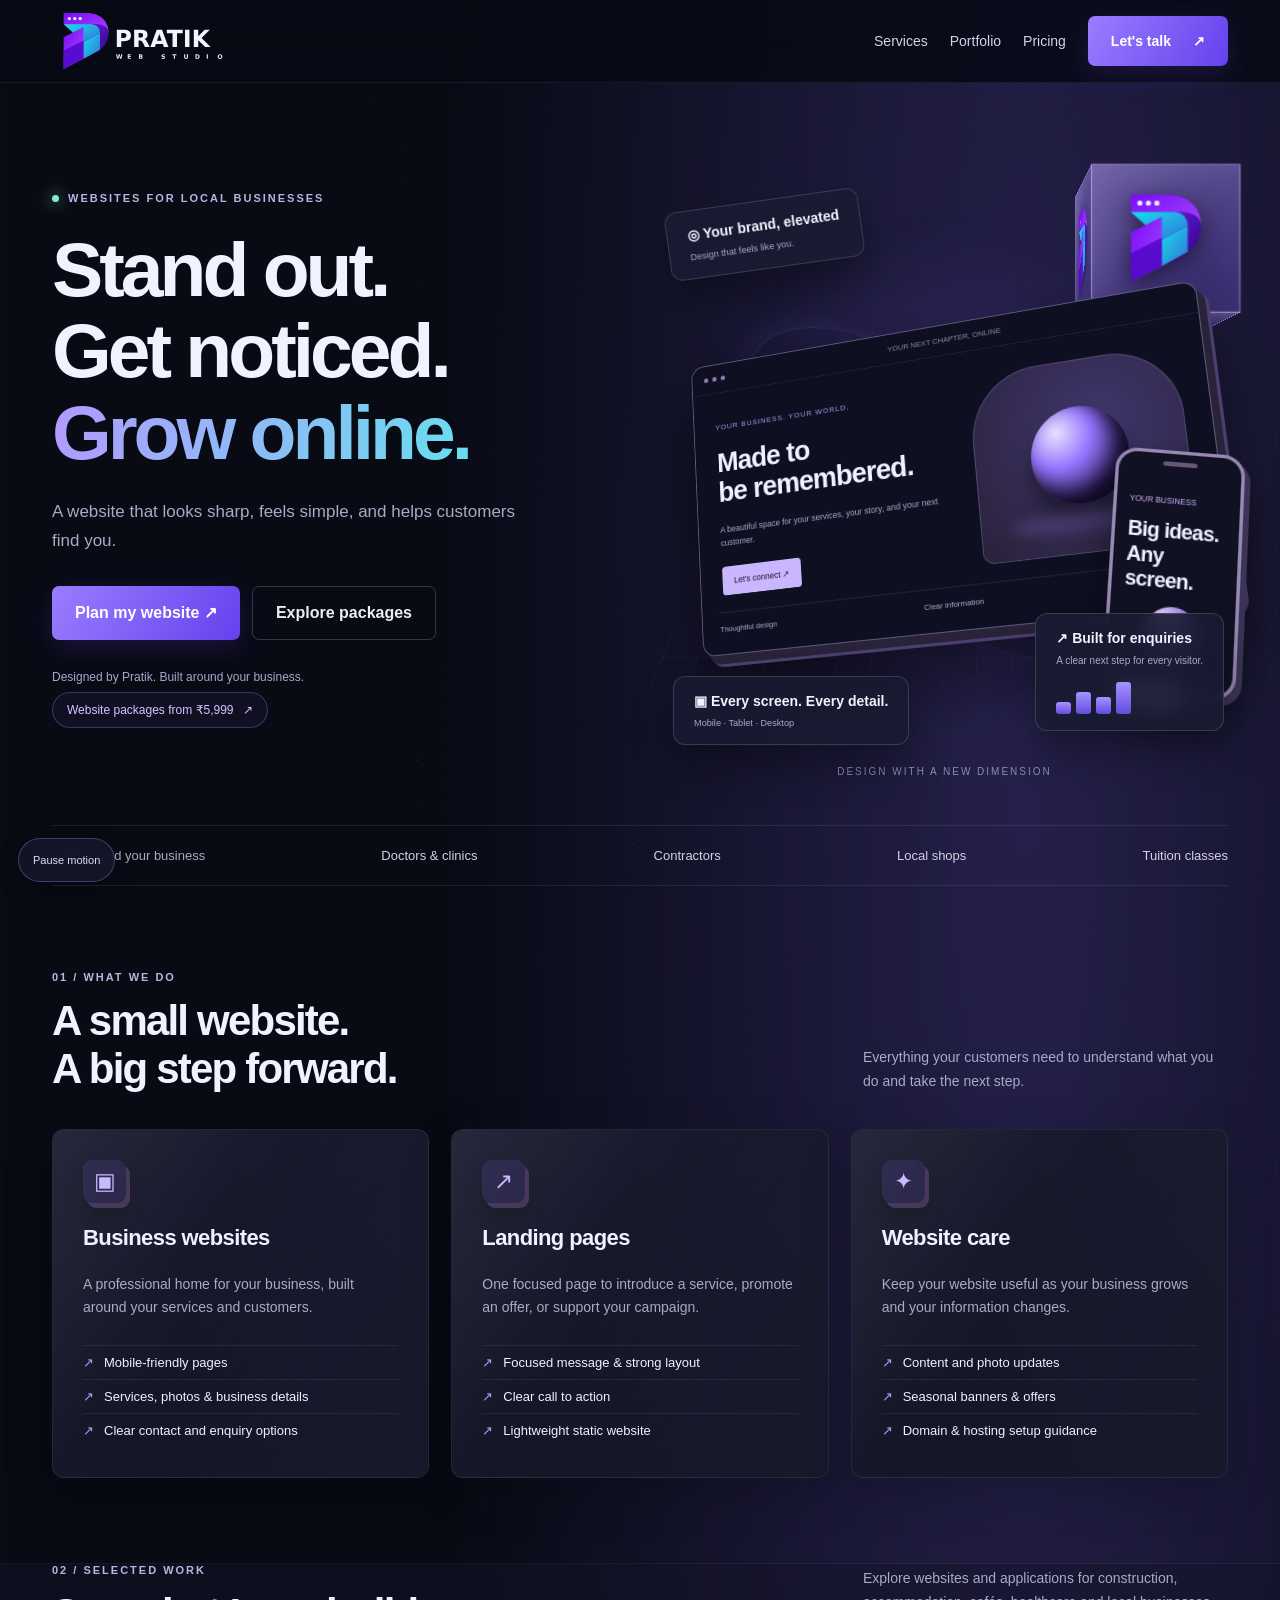
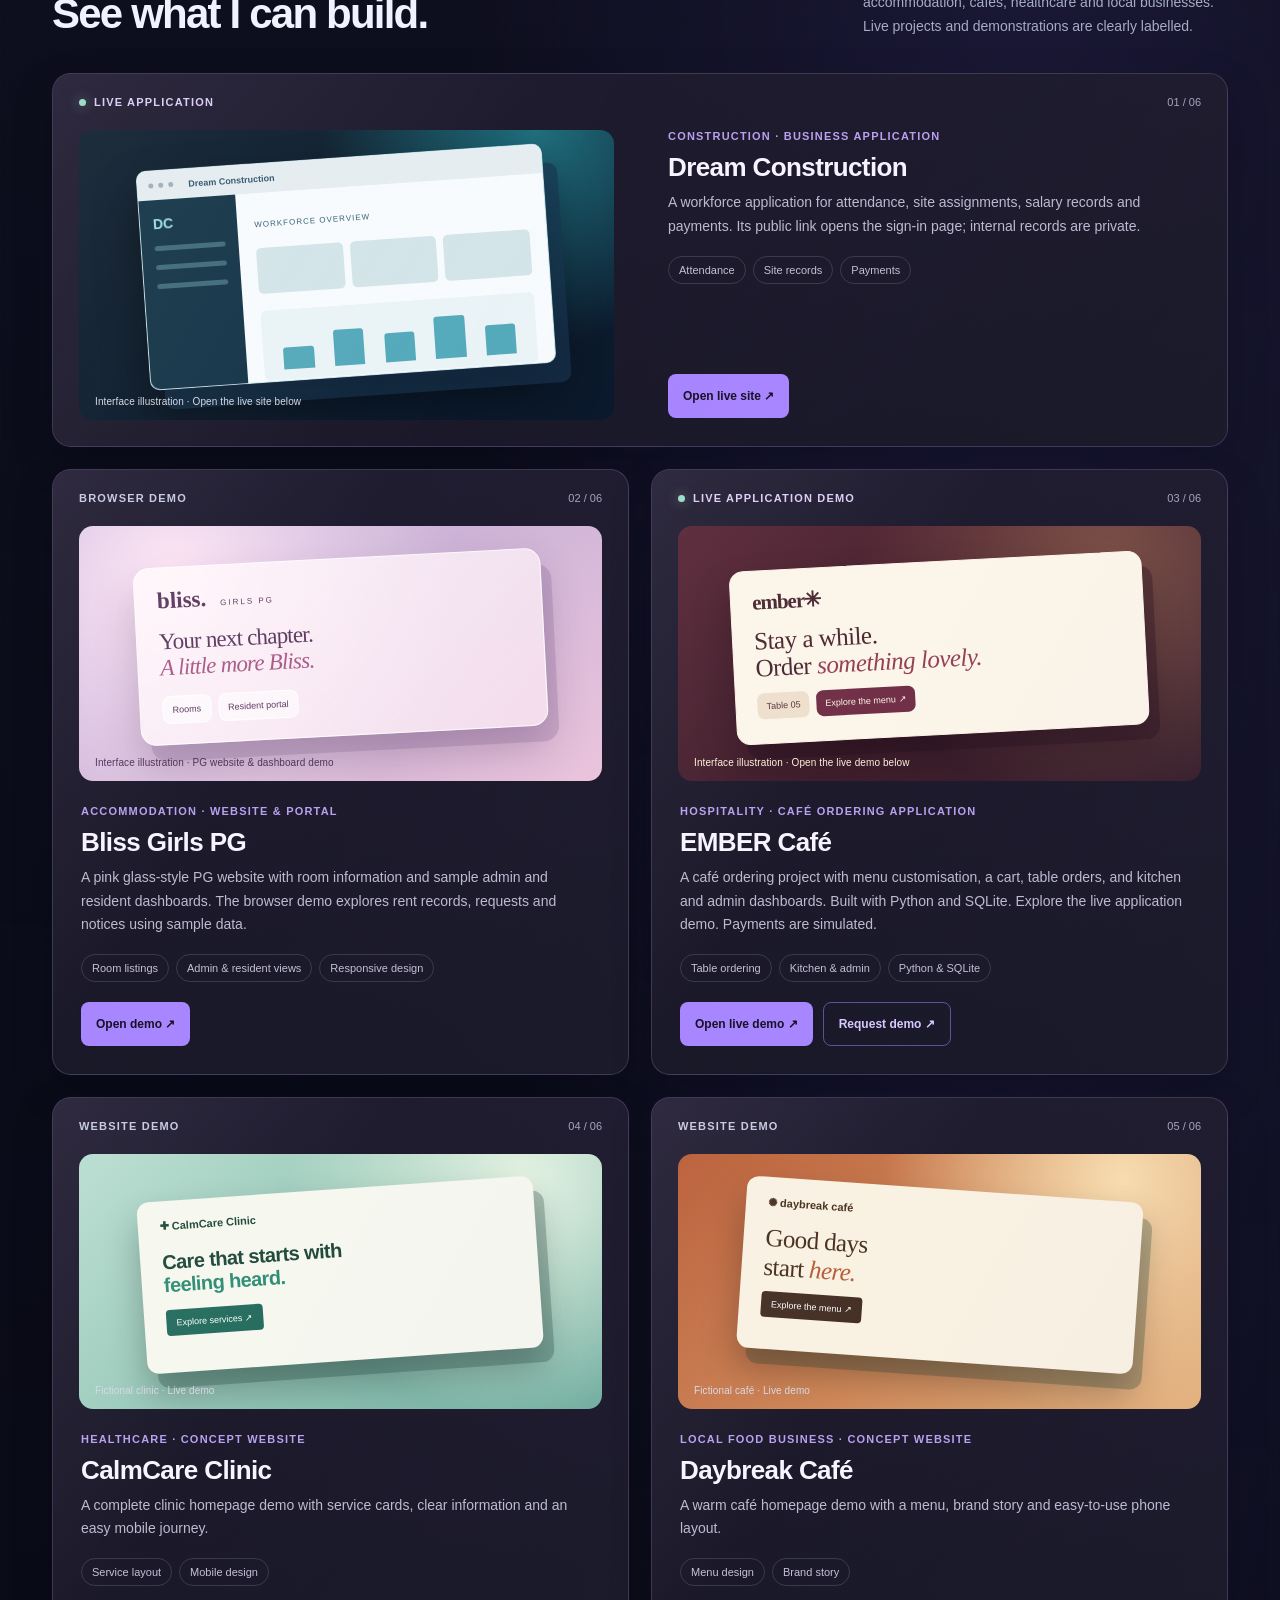
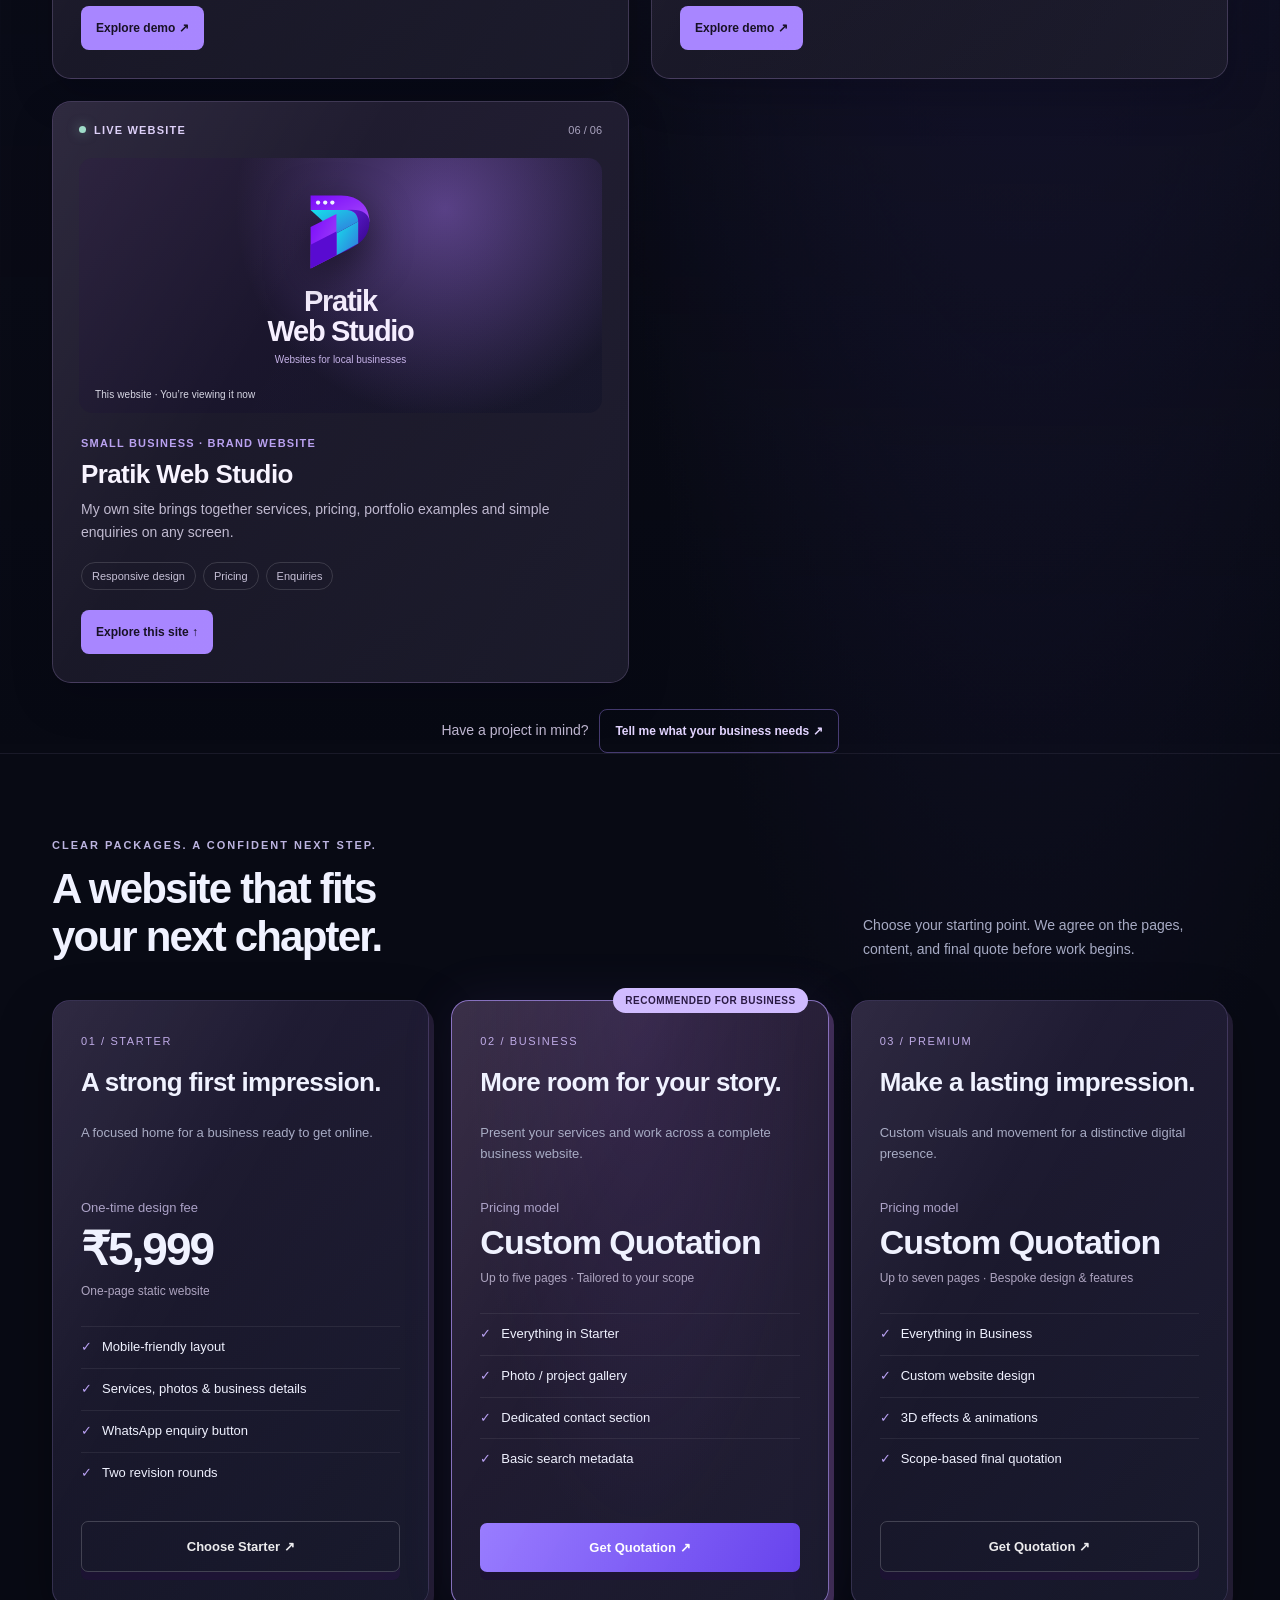
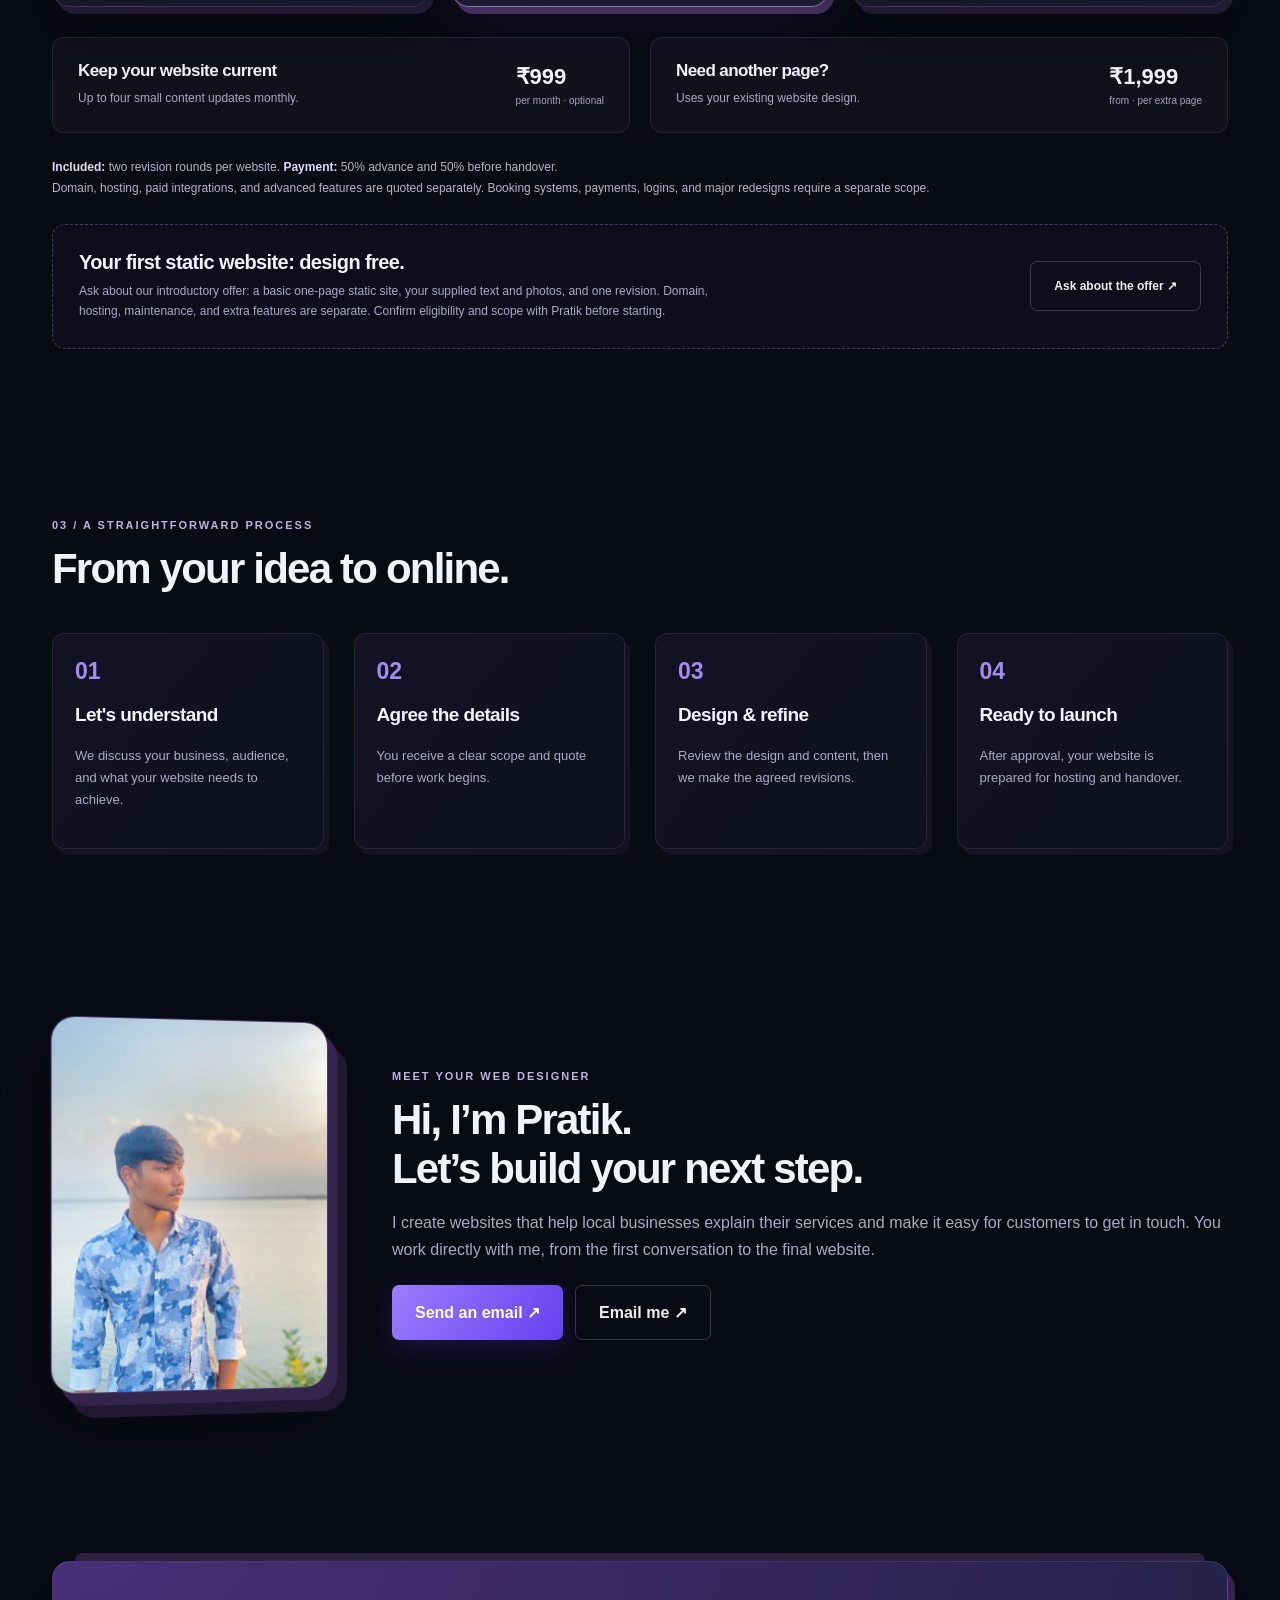
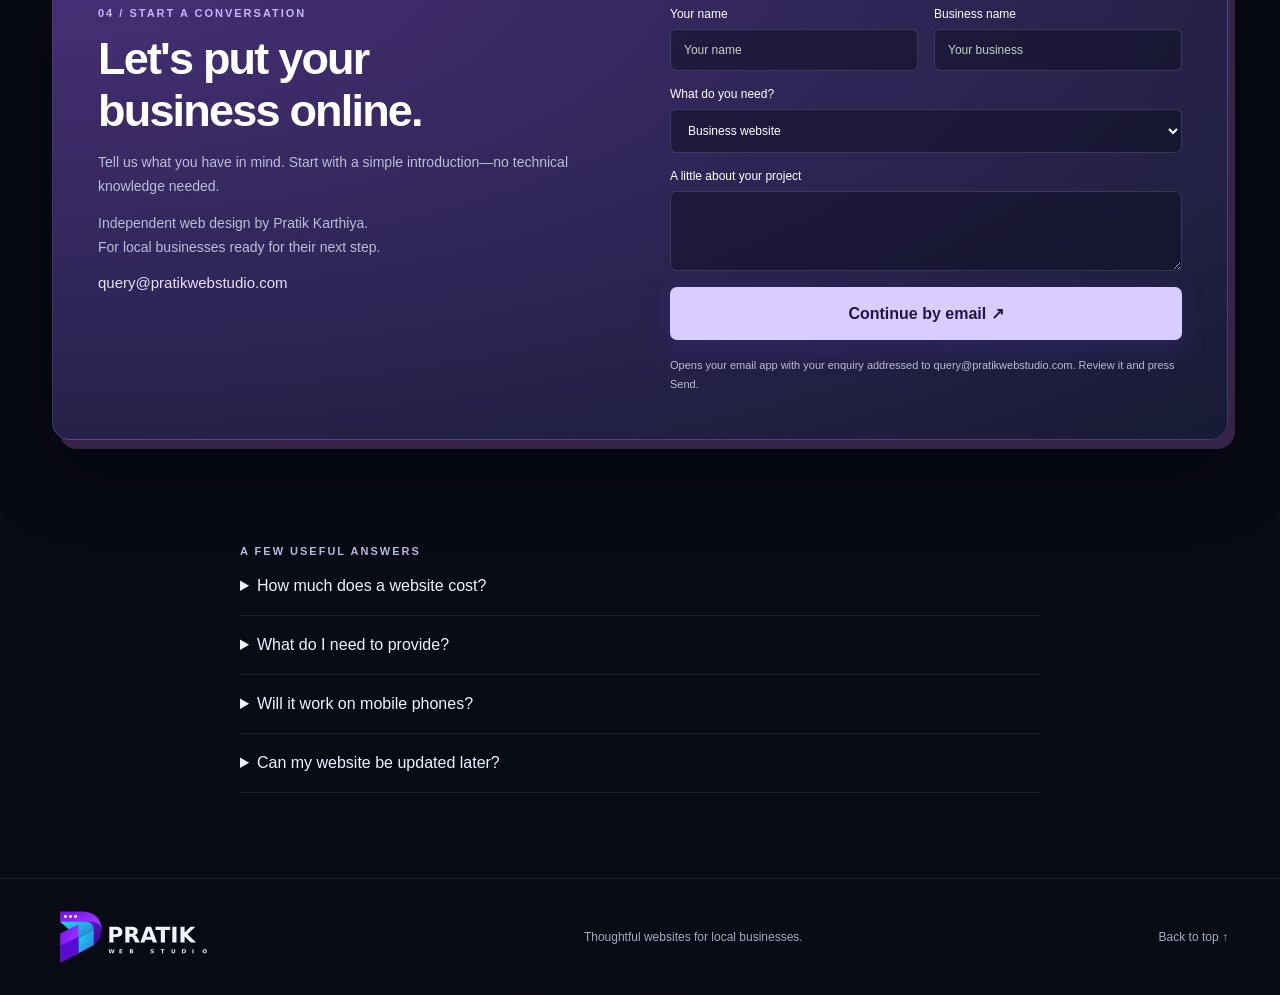
==== commit e65e372a: "Revert to original UI design and keep GTM tracking code" ====
--- a/index.html
+++ b/index.html
@@ -2,8 +2,7 @@
 <html lang="en">
   <head>
     <meta charset="utf-8">
-    <meta name="viewport" content="width=device-width, initial-scale=1">
-    
+    <meta name="viewport" content="width=device-width,initial-scale=1">
     <!-- Google Tag Manager (GTM-K7HF7TWP) -->
     <script async src="https://www.googletagmanager.com/gtm.js?id=GTM-K7HF7TWP"></script>
     <script>
@@ -11,67 +10,41 @@
       function gtag(){dataLayer.push(arguments);}
       gtag('js', new Date());
     </script>
-
     <!-- Google tag (gtag.js) -->
-    <script async src="https://www.googletagmanager.com/gtag/js?id=AW-18194297847"></script>
+    <script async src="https://www.googletagmanager.com/gtag/js?id=AW-18194297847">
+    </script>
     <script>
-      window.dataLayer = window.dataLayer || [];
-      function gtag(){dataLayer.push(arguments);}
-      gtag('js', new Date());
-      gtag('config', 'AW-18194297847');
-    </script>
-
+  window.dataLayer = window.dataLayer || [];
+  function gtag(){dataLayer.push(arguments);}
+  gtag('js', new Date());
+  gtag('config', 'AW-18194297847');
+</script>
     <meta name="google-site-verification" content="RXlN85_AED6tmHU1MtNV7WfaKZAlir9bRco9C4J6rHQ">
-    <meta name="description" content="Pratik Web Studio is a modern creative digital agency designing high-converting, mobile-friendly websites for businesses in Gujarat. Packages start at ₹5,999.">
-    <title>Pratik Web Studio — Modern Digital Agency</title>
+    <meta name="description" content="Pratik Web Studio designs mobile-friendly websites for businesses in Gujarat. Explore website packages and contact Pratik Karthiya for a quote.">
+    <title>Pratik Web Studio</title>
     <link rel="canonical" href="https://pratikwebstudio.com/">
-    
-    <!-- Social & Open Graph -->
     <meta property="og:type" content="website">
     <meta property="og:site_name" content="Pratik Web Studio">
-    <meta property="og:title" content="Pratik Web Studio — Modern Digital Agency">
+    <meta property="og:title" content="Pratik Web Studio">
     <meta property="og:description" content="Mobile-friendly websites for local businesses in Gujarat. Explore packages and contact Pratik Karthiya.">
     <meta property="og:url" content="https://pratikwebstudio.com/">
     <meta property="og:image" content="https://pratikwebstudio.com/assets/favicon-512x512.png">
     <meta name="twitter:card" content="summary">
     <meta name="twitter:image" content="https://pratikwebstudio.com/assets/favicon-512x512.png">
-
-    <!-- Schema.org JSON-LD -->
-    <script type="application/ld+json">
-    {
-      "@context": "https://schema.org",
-      "@type": "ProfessionalService",
-      "name": "Pratik Web Studio",
-      "url": "https://pratikwebstudio.com/",
-      "logo": "https://pratikwebstudio.com/assets/favicon-512x512.png",
-      "image": "https://pratikwebstudio.com/assets/favicon-512x512.png",
-      "email": "query@pratikwebstudio.com",
-      "areaServed": {
-        "@type": "AdministrativeArea",
-        "name": "Gujarat"
-      },
-      "founder": {
-        "@type": "Person",
-        "name": "Pratik Karthiya"
-      }
-    }
-    </script>
-
-    <!-- Google-Compliant Favicons -->
+    <script type="application/ld+json">{"@context":"https://schema.org","@type":"ProfessionalService","name":"Pratik Web Studio","url":"https://pratikwebstudio.com/","logo":"https://pratikwebstudio.com/assets/favicon-512x512.png","image":"https://pratikwebstudio.com/assets/favicon-512x512.png","email":"query@pratikwebstudio.com","areaServed":{"@type":"AdministrativeArea","name":"Gujarat"},"founder":{"@type":"Person","name":"Pratik Karthiya"}}</script>
     <link rel="icon" href="/favicon.ico" sizes="48x48">
     <link rel="icon" type="image/png" sizes="48x48" href="/assets/favicon-48x48.png">
     <link rel="icon" type="image/png" sizes="96x96" href="/assets/favicon-96x96.png">
     <link rel="icon" type="image/png" sizes="192x192" href="/assets/favicon-192x192.png">
     <link rel="icon" type="image/svg+xml" href="/assets/logo-icon.svg">
     <link rel="apple-touch-icon" sizes="180x180" href="/assets/apple-touch-icon.png">
-
     <link rel="stylesheet" href="css/style.css">
   </head>
   <body>
-    <canvas class="depth-backdrop" id="depthBackdrop" aria-hidden="true"></canvas>
-    <div class="progress" aria-hidden="true"></div>
-
-    <!-- Header Navigation -->
+    <canvas class="depth-backdrop" id="depthBackdrop" aria-hidden="true">
+    </canvas>
+    <div class="progress" aria-hidden="true">
+    </div>
     <header>
       <nav class="wrap" aria-label="Main navigation">
         <a class="brand" href="#" aria-label="Pratik Web Studio — home">
@@ -84,32 +57,52 @@
           <a href="#services">Services</a>
           <a href="#work">Portfolio</a>
           <a href="#pricing">Pricing</a>
-          <a href="#about">About</a>
-          <a class="button" href="#contact">Let's talk ↗</a>
+          <a class="button" href="#contact">
+            Let's talk
+            <span>↗</span>
+          </a>
         </div>
         <button class="menu-button" id="menuButton" type="button" aria-expanded="false" aria-controls="mobileNav" aria-label="Open menu">
-          <span></span>
-          <span></span>
-          <span></span>
+          <span>
+          </span>
+          <span>
+          </span>
+          <span>
+          </span>
         </button>
       </nav>
       <div class="mobile-nav wrap" id="mobileNav" hidden>
-        <a href="#services">Services <span>↗</span></a>
-        <a href="#work">Portfolio <span>↗</span></a>
-        <a href="#pricing">Pricing <span>↗</span></a>
-        <a href="#about">About Pratik <span>↗</span></a>
-        <a href="#contact">Contact <span>↗</span></a>
+        <a href="#work">
+          See portfolio
+          <span>↗</span>
+        </a>
+        <a href="#services">
+          Services
+          <span>↗</span>
+        </a>
+        <a href="#pricing">
+          Pricing
+          <span>↗</span>
+        </a>
+        <a href="#about">
+          About Pratik
+          <span>↗</span>
+        </a>
+        <a href="#contact">
+          Contact
+          <span>↗</span>
+        </a>
       </div>
     </header>
-    <button class="menu-backdrop" id="menuBackdrop" type="button" aria-label="Close navigation" tabindex="-1" hidden></button>
-
+    <button class="menu-backdrop" id="menuBackdrop" type="button" aria-label="Close navigation" tabindex="-1" hidden>
+    </button>
     <main class="wrap" id="top">
-      <!-- Hero Section -->
       <div class="hero">
         <div>
           <div class="eyebrow">
-            <span class="dot"></span>
-            Creative Digital Agency · Gujarat
+            <span class="dot">
+            </span>
+            Websites for local businesses
           </div>
           <h1>
             <span class="hero-title-desktop">
@@ -127,626 +120,654 @@
               <em>stand out.</em>
             </span>
           </h1>
-          <p>We build modern, mobile-first websites for businesses that want to look professional, build trust, and bring in new customer enquiries.</p>
+          <p>A website that looks sharp, feels simple, and helps customers find you.</p>
           <div class="actions">
             <a class="button" href="#contact">Plan my website ↗</a>
             <a class="button outline" href="#pricing">Explore packages</a>
           </div>
-          <div class="note">Designed by Pratik. Built around your business in Gujarat.</div>
+          <div class="note">Designed by Pratik. Built around your business.</div>
           <a class="hero-offer" href="#pricing">
             Website packages from ₹5,999
             <span aria-hidden="true">↗</span>
           </a>
           <button class="motion-toggle" id="motionToggle" type="button" aria-pressed="false">Pause motion</button>
         </div>
-
-        <!-- 3D Iridescent Torus Artwork Scene -->
-        <div class="scene" aria-label="Modern 3D agency artwork">
-          <div class="torus-container">
-            <div class="torus-glow"></div>
-            <div class="torus-ring">
-              <div class="torus-inner-hole">
-                <div class="torus-highlight"></div>
-                <div class="torus-brand">
-                  <img src="assets/logo-icon.svg" alt="PWS" width="58" height="63">
-                  <span>STUDIO</span>
+        <div class="scene" aria-label="Three dimensional preview of desktop and mobile website designs">
+          <div class="mobile-design-tag">
+            <span aria-hidden="true">✦</span>
+            A little different. A lot more you.
+          </div>
+          <div class="scene-grid">
+          </div>
+          <div class="orbit">
+          </div>
+          <div class="orbit second">
+          </div>
+          <div class="core" aria-hidden="true">
+            <div class="face front"><img src="assets/logo-icon.svg" width="94" height="105" alt=""></div>
+            <div class="face back"><img src="assets/logo-icon.svg" width="94" height="105" alt=""></div>
+            <div class="face right"><img src="assets/logo-icon.svg" width="94" height="105" alt=""></div>
+            <div class="face left"><img src="assets/logo-icon.svg" width="94" height="105" alt=""></div>
+            <div class="face top"><img src="assets/logo-icon.svg" width="94" height="105" alt=""></div>
+            <div class="face bottom"><img src="assets/logo-icon.svg" width="94" height="105" alt=""></div>
+          </div>
+          <div class="screen-stage" aria-hidden="true">
+            <div class="demo-screen">
+              <div class="screen-bar">
+                <i>
+                </i>
+                <i>
+                </i>
+                <i>
+                </i>
+                <span>YOUR NEXT CHAPTER, ONLINE</span>
+              </div>
+              <div class="screen-main">
+                <div class="screen-copy">
+                  <small>YOUR BUSINESS. YOUR WORLD.</small>
+                  <h3>
+                    Made to
+                    <br>
+                    be remembered.
+                  </h3>
+                  <p>A beautiful space for your services, your story, and your next customer.</p>
+                  <span class="screen-pill">Let’s connect ↗</span>
                 </div>
+                <div class="screen-art"><div class="sphere"></div>
               </div>
             </div>
-          </div>
-          <div class="floating float1">
-            <strong>✦ 98+ Projects &amp; Demos</strong>
-            <small>High quality execution</small>
-          </div>
-          <div class="floating float2">
-            <strong>⚡ 3 to 5 Days Launch</strong>
-            <small>Fast, responsive turnaround</small>
-          </div>
-        </div>
-      </div>
-
-      <!-- Metrics Counter Strip -->
-      <div class="metrics-strip">
-        <div class="metrics-grid">
-          <div class="metric-item">
-            <div class="metric-value">98<em>+</em></div>
-            <div class="metric-label">Delivered Projects &amp; Demos</div>
-          </div>
-          <div class="metric-item">
-            <div class="metric-value">3-5<em>d</em></div>
-            <div class="metric-label">Average Launch Speed</div>
-          </div>
-          <div class="metric-item">
-            <div class="metric-value">100<em>%</em></div>
-            <div class="metric-label">Mobile &amp; Google Ready</div>
-          </div>
-          <div class="metric-item">
-            <div class="metric-value">₹5,999</div>
-            <div class="metric-label">Starter Package Price</div>
-          </div>
-        </div>
-      </div>
-
-      <div class="strip">
-        <span>Built around your business</span>
-        <span>Doctors &amp; clinics</span>
-        <span>Manufacturers</span>
-        <span>Contractors</span>
-        <span>Local shops</span>
-        <span>Coaching &amp; schools</span>
-      </div>
-
-      <!-- Services Section -->
-      <section id="services">
-        <div class="sectionhead">
-          <div>
-            <div class="eyebrow">01 / What we do</div>
-            <h2>
-              A small website.
+            <div class="screen-footer">
+              <span>Thoughtful design</span>
+              <span>Clear information</span>
+              <span>Easy enquiries</span>
+            </div>
+          </div>
+          <div class="phone3d">
+            <small>YOUR BUSINESS</small>
+            <b>
+              Big ideas.
               <br>
-              A big step forward.
-            </h2>
-          </div>
-          <p>Everything your customers need to understand what you do and take the next step towards working with you.</p>
-        </div>
-        <div class="services">
-          <article class="card">
-            <div class="icon">▣</div>
-            <h3>Business websites</h3>
-            <p>A professional digital home for your company, tailored to showcase your services and build instant client credibility.</p>
-            <ul>
-              <li>Mobile-friendly responsive pages</li>
-              <li>Services, photos &amp; business details</li>
-              <li>Clear contact &amp; WhatsApp options</li>
-            </ul>
-          </article>
-          <article class="card">
-            <div class="icon">↗</div>
-            <h3>Landing pages</h3>
-            <p>One laser-focused page engineered to introduce a product, promote a seasonal offer, or capture qualified leads.</p>
-            <ul>
-              <li>Focused headline &amp; strong layout</li>
-              <li>Direct WhatsApp call-to-action</li>
-              <li>Fast-loading lightweight code</li>
-            </ul>
-          </article>
-          <article class="card">
-            <div class="icon">✦</div>
-            <h3>Website care &amp; SEO</h3>
-            <p>Keep your website fresh, secure, and easily found on Google Search and Google Maps as your business grows.</p>
-            <ul>
-              <li>Content &amp; portfolio updates</li>
-              <li>Google Maps / Business profile setup</li>
-              <li>Domain &amp; hosting management</li>
-            </ul>
-          </article>
-        </div>
-      </section>
-    </main>
-
-    <!-- Selected Works / Portfolio Section -->
-    <div class="work" id="work">
-      <section class="wrap">
-        <div class="sectionhead">
-          <div>
-            <div class="eyebrow">02 / Selected work</div>
-            <h2>See what I can build.</h2>
-          </div>
-          <p>Explore websites and applications built for construction, accommodation, hospitality, healthcare, and local businesses.</p>
-        </div>
-        <div class="portfolio-grid">
-          <!-- Project 1 -->
-          <article class="portfolio-card featured">
-            <div class="portfolio-top">
-              <span class="portfolio-status"><span class="live-dot"></span> Live application</span>
-              <span class="portfolio-index">01 / 06</span>
+              Any screen.
+            </b>
+            <div class="phone-orb">
             </div>
-            <div class="portfolio-visual visual-dream" aria-hidden="true">
-              <div class="preview-window">
-                <div class="preview-toolbar">
-                  <i></i><i></i><i></i>
-                  <span>Dream Construction</span>
-                </div>
-                <div class="preview-sidebar">
-                  <b>DC</b>
-                  <span></span><span></span><span></span>
-                </div>
-                <div class="preview-content">
-                  <small>WORKFORCE OVERVIEW</small>
-                  <div class="preview-numbers">
-                    <b></b><b></b><b></b>
-                  </div>
-                  <div class="preview-chart">
-                    <i></i><i></i><i></i><i></i><i></i>
-                  </div>
-                </div>
+            <span class="screen-pill">Get in touch ↗</span>
+          </div>
+        </div>
+        <div class="floating float1">
+          <strong>◎ Your brand, elevated</strong>
+          <small>Design that feels like you.</small>
+        </div>
+        <div class="floating float2">
+          <strong>↗ Built for enquiries</strong>
+          <small>A clear next step for every visitor.</small>
+          <div class="mini-bars" aria-hidden="true">
+            <i>
+            </i>
+            <i>
+            </i>
+            <i>
+            </i>
+            <i>
+            </i>
+          </div>
+        </div>
+        <div class="floating float3">
+          <strong>▣ Every screen. Every detail.</strong>
+          <small>Mobile · Tablet · Desktop</small>
+        </div>
+        <span class="scene-caption">Design with a new dimension</span>
+      </div>
+    </div>
+    <div class="strip">
+      <span>Built around your business</span>
+      <span>Doctors & clinics</span>
+      <span>Contractors</span>
+      <span>Local shops</span>
+      <span>Tuition classes</span>
+    </div>
+    <section id="services">
+      <div class="sectionhead">
+        <div>
+          <div class="eyebrow">01 / What we do</div>
+          <h2>
+            A small website.
+            <br>
+            A big step forward.
+          </h2>
+        </div>
+        <p>Everything your customers need to understand what you do and take the next step.</p>
+      </div>
+      <div class="services">
+        <article class="card">
+          <div class="icon">▣</div>
+          <h3>Business websites</h3>
+          <p>A professional home for your business, built around your services and customers.</p>
+          <ul>
+            <li>Mobile-friendly pages</li>
+            <li>Services, photos & business details</li>
+            <li>Clear contact and enquiry options</li>
+          </ul>
+        </article>
+        <article class="card">
+          <div class="icon">↗</div>
+          <h3>Landing pages</h3>
+          <p>One focused page to introduce a service, promote an offer, or support your campaign.</p>
+          <ul>
+            <li>Focused message & strong layout</li>
+            <li>Clear call to action</li>
+            <li>Lightweight static website</li>
+          </ul>
+        </article>
+        <article class="card">
+          <div class="icon">✦</div>
+          <h3>Website care</h3>
+          <p>Keep your website useful as your business grows and your information changes.</p>
+          <ul>
+            <li>Content and photo updates</li>
+            <li>Seasonal banners & offers</li>
+            <li>Domain & hosting setup guidance</li>
+          </ul>
+        </article>
+      </div>
+    </section>
+  </main>
+  <div class="work" id="work">
+    <section class="wrap">
+      <div class="sectionhead">
+        <div>
+          <div class="eyebrow">02 / Selected work</div>
+          <h2>See what I can build.</h2>
+        </div>
+        <p>Explore websites and applications for construction, accommodation, cafés, healthcare and local businesses. Live projects and demonstrations are clearly labelled.</p>
+      </div>
+      <div class="portfolio-grid">
+        <article class="portfolio-card featured">
+          <div class="portfolio-top">
+            <span class="portfolio-status"><span class="live-dot"></span>
+            Live application
+          </span>
+          <span class="portfolio-index">01 / 06</span>
+        </div>
+        <div class="portfolio-visual visual-dream" aria-hidden="true">
+          <div class="preview-window">
+            <div class="preview-toolbar">
+              <i>
+              </i>
+              <i>
+              </i>
+              <i>
+              </i>
+              <span>Dream Construction</span>
+            </div>
+            <div class="preview-sidebar">
+              <b>DC</b>
+              <span>
+              </span>
+              <span>
+              </span>
+              <span>
+              </span>
+            </div>
+            <div class="preview-content">
+              <small>WORKFORCE OVERVIEW</small>
+              <div class="preview-numbers">
+                <b>
+                </b>
+                <b>
+                </b>
+                <b>
+                </b>
               </div>
-              <span class="visual-caption">Interface illustration · Open live application below</span>
-            </div>
-            <div class="portfolio-copy">
-              <div class="portfolio-kind">Construction · Business application</div>
-              <h3>Dream Construction</h3>
-              <p>A workforce application for attendance, site assignments, salary records and contractor payments. Built for day-to-day operations.</p>
-              <div class="portfolio-tags">
-                <span>Attendance</span>
-                <span>Site records</span>
-                <span>Payments</span>
-              </div>
-              <div class="portfolio-links">
-                <a href="https://dream-construction.pratikkarathiya6.workers.dev/" target="_blank" rel="noopener noreferrer">Open live site ↗</a>
+              <div class="preview-chart">
+                <i>
+                </i>
+                <i>
+                </i>
+                <i>
+                </i>
+                <i>
+                </i>
+                <i>
+                </i>
               </div>
             </div>
-          </article>
-
-          <!-- Project 2 -->
-          <article class="portfolio-card" id="bliss-pg-project">
-            <div class="portfolio-top">
-              <span class="portfolio-status prototype">Browser demo</span>
-              <span class="portfolio-index">02 / 06</span>
+          </div>
+          <span class="visual-caption">Interface illustration · Open the live site below</span>
+        </div>
+        <div class="portfolio-copy">
+          <div class="portfolio-kind">Construction · Business application</div>
+          <h3>Dream Construction</h3>
+          <p>A workforce application for attendance, site assignments, salary records and payments. Its public link opens the sign-in page; internal records are private.</p>
+          <div class="portfolio-tags">
+            <span>Attendance</span>
+            <span>Site records</span>
+            <span>Payments</span>
+          </div>
+          <div class="portfolio-links">
+            <a href="https://dream-construction.pratikkarathiya6.workers.dev/" target="_blank" rel="noopener noreferrer">Open live site ↗</a>
+          </div>
+        </div>
+      </article>
+      <article class="portfolio-card" id="bliss-pg-project">
+        <div class="portfolio-top">
+          <span class="portfolio-status prototype">Browser demo</span>
+          <span class="portfolio-index">02 / 06</span>
+        </div>
+        <div class="portfolio-visual visual-pg" aria-hidden="true">
+          <div class="pg-preview">
+            <span>
+              bliss.
+              <small>GIRLS PG</small>
+            </span>
+            <strong>
+              Your next chapter.
+              <br>
+              <em>A little more Bliss.</em>
+            </strong>
+            <div class="pg-preview-panels">
+              <i>Rooms</i>
+              <i>Resident portal</i>
             </div>
-            <div class="portfolio-visual visual-pg" aria-hidden="true">
-              <div class="pg-preview">
-                <span>bliss. <small>GIRLS PG</small></span>
-                <strong>Your next chapter. <br><em>A little more Bliss.</em></strong>
-                <div class="pg-preview-panels">
-                  <i>Rooms</i>
-                  <i>Resident portal</i>
-                </div>
-              </div>
-              <span class="visual-caption">PG website &amp; resident portal demo</span>
-            </div>
-            <div class="portfolio-copy">
-              <div class="portfolio-kind">Accommodation · Website &amp; portal</div>
-              <h3>Bliss Girls PG</h3>
-              <p>A stylish PG website with room specifications and interactive admin and resident dashboards for rent records and notices.</p>
-              <div class="portfolio-tags">
-                <span>Room listings</span>
-                <span>Admin portal</span>
-                <span>Responsive</span>
-              </div>
-              <div class="portfolio-links">
-                <a href="https://blisspg.netlify.app/" target="_blank" rel="noopener noreferrer">Open demo ↗</a>
-              </div>
-            </div>
-          </article>
-
-          <!-- Project 3 -->
-          <article class="portfolio-card" id="ember-project">
-            <div class="portfolio-top">
-              <span class="portfolio-status"><span class="live-dot"></span> Live application demo</span>
-              <span class="portfolio-index">03 / 06</span>
-            </div>
-            <div class="portfolio-visual visual-ember" aria-hidden="true">
-              <div class="ember-preview">
-                <span>ember✳</span>
-                <strong>Stay a while. <br>Order <em>something lovely.</em></strong>
-                <div class="ember-preview-menu">
-                  <i>Table 05</i>
-                  <i>Explore menu ↗</i>
-                </div>
-              </div>
-              <span class="visual-caption">Café ordering application</span>
-            </div>
-            <div class="portfolio-copy">
-              <div class="portfolio-kind">Hospitality · Café ordering application</div>
-              <h3>EMBER Café</h3>
-              <p>A café ordering system with menu customisation, cart checkout, table QR orders, and kitchen and admin dashboards. Built with Python and SQLite.</p>
-              <div class="portfolio-tags">
-                <span>Table ordering</span>
-                <span>Kitchen dashboard</span>
-                <span>Python &amp; SQLite</span>
-              </div>
-              <div class="portfolio-links">
-                <a href="https://ember-mkxl.onrender.com/" target="_blank" rel="noopener noreferrer">Open live demo ↗</a>
-              </div>
-            </div>
-          </article>
-
-          <!-- Project 4 -->
-          <article class="portfolio-card">
-            <div class="portfolio-top">
-              <span class="portfolio-status prototype">Website demo</span>
-              <span class="portfolio-index">04 / 06</span>
-            </div>
-            <div class="portfolio-visual visual-clinic" aria-hidden="true">
-              <div class="clinic-preview">
-                <span>✚ CalmCare Clinic</span>
-                <strong>Care that starts with <br><em>feeling heard.</em></strong>
-                <i>Explore services ↗</i>
-              </div>
-              <span class="visual-caption">Fictional clinic · Live demo</span>
-            </div>
-            <div class="portfolio-copy">
-              <div class="portfolio-kind">Healthcare · Concept website</div>
-              <h3>CalmCare Clinic</h3>
-              <p>A clinic homepage demo featuring doctor profiles, appointment booking journey, and clear medical service cards.</p>
-              <div class="portfolio-tags">
-                <span>Service layout</span>
-                <span>Mobile design</span>
-              </div>
-              <div class="portfolio-links">
-                <a href="projects/clinic/" target="_blank" rel="noopener noreferrer">Explore demo ↗</a>
-              </div>
-            </div>
-          </article>
-
-          <!-- Project 5 -->
-          <article class="portfolio-card">
-            <div class="portfolio-top">
-              <span class="portfolio-status prototype">Website demo</span>
-              <span class="portfolio-index">05 / 06</span>
-            </div>
-            <div class="portfolio-visual visual-cafe" aria-hidden="true">
-              <div class="cafe-preview">
-                <span>✺ daybreak café</span>
-                <strong>Good days <br>start <em>here.</em></strong>
-                <i>Explore the menu ↗</i>
-              </div>
-              <span class="visual-caption">Fictional café · Live demo</span>
-            </div>
-            <div class="portfolio-copy">
-              <div class="portfolio-kind">Local food business · Concept website</div>
-              <h3>Daybreak Café</h3>
-              <p>A warm café homepage demo with an interactive menu, brand story, and mobile ordering journey.</p>
-              <div class="portfolio-tags">
-                <span>Menu design</span>
-                <span>Brand story</span>
-              </div>
-              <div class="portfolio-links">
-                <a href="projects/cafe/" target="_blank" rel="noopener noreferrer">Explore demo ↗</a>
-              </div>
-            </div>
-          </article>
-
-          <!-- Project 6 -->
-          <article class="portfolio-card">
-            <div class="portfolio-top">
-              <span class="portfolio-status"><span class="live-dot"></span> Live website</span>
-              <span class="portfolio-index">06 / 06</span>
-            </div>
-            <div class="portfolio-visual visual-studio" aria-hidden="true">
-              <div class="studio-preview">
-                <img src="assets/logo-icon.svg" width="82" height="92" alt="" loading="lazy">
-                <b>Pratik <br>Web Studio</b>
-                <span>Websites for local businesses</span>
-              </div>
-              <span class="visual-caption">This website · You’re viewing it now</span>
-            </div>
-            <div class="portfolio-copy">
-              <div class="portfolio-kind">Agency · Brand website</div>
-              <h3>Pratik Web Studio</h3>
-              <p>Our studio website brings together services, pricing, portfolio showcases, and instant enquiry capture on any screen.</p>
-              <div class="portfolio-tags">
-                <span>Responsive design</span>
-                <span>Pricing</span>
-                <span>Enquiries</span>
-              </div>
-              <div class="portfolio-links">
-                <a href="#top">Back to top ↑</a>
-              </div>
-            </div>
-          </article>
-        </div>
-
-        <p class="portfolio-note">
-          Have a project in mind?
-          <a href="#contact">Tell me what your business needs ↗</a>
+          </div>
+          <span class="visual-caption">Interface illustration · PG website & dashboard demo</span>
+        </div>
+        <div class="portfolio-copy">
+          <div class="portfolio-kind">Accommodation · Website & portal</div>
+          <h3>Bliss Girls PG</h3>
+          <p>A pink glass-style PG website with room information and sample admin and resident dashboards. The browser demo explores rent records, requests and notices using sample data.</p>
+          <div class="portfolio-tags">
+            <span>Room listings</span>
+            <span>Admin & resident views</span>
+            <span>Responsive design</span>
+          </div>
+          <div class="portfolio-links">
+            <a href="https://blisspg.netlify.app/" target="_blank" rel="noopener noreferrer">Open demo ↗</a>
+          </div>
+        </div>
+      </article>
+      <article class="portfolio-card" id="ember-project">
+        <div class="portfolio-top">
+          <span class="portfolio-status"><span class="live-dot"></span>
+          Live application demo
+        </span>
+        <span class="portfolio-index">03 / 06</span>
+      </div>
+      <div class="portfolio-visual visual-ember" aria-hidden="true">
+        <div class="ember-preview">
+          <span>ember✳</span>
+          <strong>
+            Stay a while.
+            <br>
+            Order
+            <em>something lovely.</em>
+          </strong>
+          <div class="ember-preview-menu">
+            <i>Table 05</i>
+            <i>Explore the menu ↗</i>
+          </div>
+        </div>
+        <span class="visual-caption">Interface illustration · Open the live demo below</span>
+      </div>
+      <div class="portfolio-copy">
+        <div class="portfolio-kind">Hospitality · Café ordering application</div>
+        <h3>EMBER Café</h3>
+        <p>A café ordering project with menu customisation, a cart, table orders, and kitchen and admin dashboards. Built with Python and SQLite. Explore the live application demo. Payments are simulated.</p>
+        <div class="portfolio-tags">
+          <span>Table ordering</span>
+          <span>Kitchen &amp; admin</span>
+          <span>Python &amp; SQLite</span>
+        </div>
+        <div class="portfolio-links">
+          <a href="https://ember-mkxl.onrender.com/" target="_blank" rel="noopener noreferrer">Open live demo ↗</a>
+          <a href="mailto:query@pratikwebstudio.com?subject=EMBER%20Caf%C3%A9%20demo%20request&amp;body=Hi%20Pratik%2C%20I%20would%20like%20a%20demo%20of%20your%20EMBER%20caf%C3%A9%20ordering%20project.">Request demo ↗</a>
+        </div>
+      </div>
+    </article>
+    <article class="portfolio-card">
+      <div class="portfolio-top">
+        <span class="portfolio-status prototype">Website demo</span>
+        <span class="portfolio-index">04 / 06</span>
+      </div>
+      <div class="portfolio-visual visual-clinic" aria-hidden="true">
+        <div class="clinic-preview">
+          <span>✚ CalmCare Clinic</span>
+          <strong>
+            Care that starts with
+            <br>
+            <em>feeling heard.</em>
+          </strong>
+          <i>Explore services ↗</i>
+        </div>
+        <span class="visual-caption">Fictional clinic · Live demo</span>
+      </div>
+      <div class="portfolio-copy">
+        <div class="portfolio-kind">Healthcare · Concept website</div>
+        <h3>CalmCare Clinic</h3>
+        <p>A complete clinic homepage demo with service cards, clear information and an easy mobile journey.</p>
+        <div class="portfolio-tags">
+          <span>Service layout</span>
+          <span>Mobile design</span>
+        </div>
+        <div class="portfolio-links">
+          <a href="projects/clinic/" target="_blank" rel="noopener noreferrer">Explore demo ↗</a>
+        </div>
+      </div>
+    </article>
+    <article class="portfolio-card">
+      <div class="portfolio-top">
+        <span class="portfolio-status prototype">Website demo</span>
+        <span class="portfolio-index">05 / 06</span>
+      </div>
+      <div class="portfolio-visual visual-cafe" aria-hidden="true">
+        <div class="cafe-preview">
+          <span>✺ daybreak café</span>
+          <strong>
+            Good days
+            <br>
+            start
+            <em>here.</em>
+          </strong>
+          <i>Explore the menu ↗</i>
+        </div>
+        <span class="visual-caption">Fictional café · Live demo</span>
+      </div>
+      <div class="portfolio-copy">
+        <div class="portfolio-kind">Local food business · Concept website</div>
+        <h3>Daybreak Café</h3>
+        <p>A warm café homepage demo with a menu, brand story and easy-to-use phone layout.</p>
+        <div class="portfolio-tags">
+          <span>Menu design</span>
+          <span>Brand story</span>
+        </div>
+        <div class="portfolio-links">
+          <a href="projects/cafe/" target="_blank" rel="noopener noreferrer">Explore demo ↗</a>
+        </div>
+      </div>
+    </article>
+    <article class="portfolio-card">
+      <div class="portfolio-top">
+        <span class="portfolio-status"><span class="live-dot"></span>
+        Live website
+      </span>
+      <span class="portfolio-index">06 / 06</span>
+    </div>
+    <div class="portfolio-visual visual-studio" aria-hidden="true">
+      <div class="studio-preview">
+        <img src="assets/logo-icon.svg" width="82" height="92" alt="" loading="lazy">
+        <b>
+          Pratik
+          <br>
+          Web Studio
+        </b>
+        <span>Websites for local businesses</span>
+      </div>
+      <span class="visual-caption">This website · You’re viewing it now</span>
+    </div>
+    <div class="portfolio-copy">
+      <div class="portfolio-kind">Small business · Brand website</div>
+      <h3>Pratik Web Studio</h3>
+      <p>My own site brings together services, pricing, portfolio examples and simple enquiries on any screen.</p>
+      <div class="portfolio-tags">
+        <span>Responsive design</span>
+        <span>Pricing</span>
+        <span>Enquiries</span>
+      </div>
+      <div class="portfolio-links">
+        <a href="#top" aria-label="Explore Pratik Web Studio from the top">Explore this site ↑</a>
+      </div>
+    </div>
+  </article>
+</div>
+<p class="portfolio-note">
+  Have a project in mind?
+  <a href="#contact">Tell me what your business needs ↗</a>
+</p>
+</section>
+</div>
+<main class="wrap">
+  <section id="pricing">
+    <div class="sectionhead">
+      <div>
+        <div class="eyebrow">Clear packages. A confident next step.</div>
+        <h2>
+          A website that fits
+          <br>
+          your next chapter.
+        </h2>
+      </div>
+      <p>Choose your starting point. We agree on the pages, content, and final quote before work begins.</p>
+    </div>
+    <div class="pricing-grid">
+      <article class="price-card">
+        <div class="plan-label">01 / Starter</div>
+        <h3>A strong first impression.</h3>
+        <p class="plan-description">A focused home for a business ready to get online.</p>
+        <div class="price">
+          <small>One-time design fee</small>
+          ₹5,999
+        </div>
+        <p class="price-caption">One-page static website</p>
+        <ul>
+          <li>Mobile-friendly layout</li>
+          <li>Services, photos & business details</li>
+          <li>WhatsApp enquiry button</li>
+          <li>Two revision rounds</li>
+        </ul>
+        <a class="button outline" data-plan="Starter">Choose Starter ↗</a>
+      </article>
+      <article class="price-card recommended">
+        <span class="recommendation">RECOMMENDED FOR BUSINESS</span>
+        <div class="plan-label">02 / Business</div>
+        <h3>More room for your story.</h3>
+        <p class="plan-description">Present your services and work across a complete business website.</p>
+        <div class="price price-quote">
+          <small>Pricing model</small>
+          Custom Quotation
+        </div>
+        <p class="price-caption">Up to five pages · Tailored to your scope</p>
+        <ul>
+          <li>Everything in Starter</li>
+          <li>Photo / project gallery</li>
+          <li>Dedicated contact section</li>
+          <li>Basic search metadata</li>
+        </ul>
+        <a class="button" data-plan="Business">Get Quotation ↗</a>
+      </article>
+      <article class="price-card">
+        <div class="plan-label">03 / Premium</div>
+        <h3>Make a lasting impression.</h3>
+        <p class="plan-description">Custom visuals and movement for a distinctive digital presence.</p>
+        <div class="price price-quote">
+          <small>Pricing model</small>
+          Custom Quotation
+        </div>
+        <p class="price-caption">Up to seven pages · Bespoke design & features</p>
+        <ul>
+          <li>Everything in Business</li>
+          <li>Custom website design</li>
+          <li>3D effects & animations</li>
+          <li>Scope-based final quotation</li>
+        </ul>
+        <a class="button outline" data-plan="Premium">Get Quotation ↗</a>
+      </article>
+    </div>
+    <div class="pricing-extras">
+      <div class="extra">
+        <div>
+          <h3>Keep your website current</h3>
+          <p>Up to four small content updates monthly.</p>
+        </div>
+        <strong>
+          ₹999
+          <small>per month · optional</small>
+        </strong>
+      </div>
+      <div class="extra">
+        <div>
+          <h3>Need another page?</h3>
+          <p>Uses your existing website design.</p>
+        </div>
+        <strong>
+          ₹1,999
+          <small>from · per extra page</small>
+        </strong>
+      </div>
+    </div>
+    <p class="terms">
+      <strong>Included:</strong>
+      two revision rounds per website.
+      <strong>Payment:</strong>
+      50% advance and 50% before handover.
+      <br>
+      Domain, hosting, paid integrations, and advanced features are quoted separately. Booking systems, payments, logins, and major redesigns require a separate scope.
+    </p>
+    <div class="free-offer">
+      <div>
+        <h3>Your first static website: design free.</h3>
+        <p>Ask about our introductory offer: a basic one-page static site, your supplied text and photos, and one revision. Domain, hosting, maintenance, and extra features are separate. Confirm eligibility and scope with Pratik before starting.</p>
+      </div>
+      <a class="button outline" data-plan="Free offer">Ask about the offer ↗</a>
+    </div>
+  </section>
+  <section id="process">
+    <div class="eyebrow">03 / A straightforward process</div>
+    <h2>From your idea to online.</h2>
+    <div class="steps">
+      <div class="step">
+        <span>01</span>
+        <h3>Let's understand</h3>
+        <p>We discuss your business, audience, and what your website needs to achieve.</p>
+      </div>
+      <div class="step">
+        <span>02</span>
+        <h3>Agree the details</h3>
+        <p>You receive a clear scope and quote before work begins.</p>
+      </div>
+      <div class="step">
+        <span>03</span>
+        <h3>Design & refine</h3>
+        <p>Review the design and content, then we make the agreed revisions.</p>
+      </div>
+      <div class="step">
+        <span>04</span>
+        <h3>Ready to launch</h3>
+        <p>After approval, your website is prepared for hosting and handover.</p>
+      </div>
+    </div>
+  </section>
+  <section id="about">
+    <div class="about">
+      <div class="portrait"><img src="assets/pratik-portrait.jpg" decoding="async" alt="Pratik Karthiya, web designer" width="600" height="800" loading="lazy"></div>
+      <div>
+        <div class="eyebrow">Meet your web designer</div>
+        <h2>
+          Hi, I’m Pratik.
+          <br>
+          Let’s build your next step.
+        </h2>
+        <p>I create websites that help local businesses explain their services and make it easy for customers to get in touch. You work directly with me, from the first conversation to the final website.</p>
+        <div class="direct">
+          <a class="button" href="mailto:query@pratikwebstudio.com?subject=Website%20enquiry&amp;body=Hi%20Pratik%2C%20I%20need%20a%20website%20for%20my%20business.">Send an email ↗</a>
+          <a class="button outline" href="mailto:query@pratikwebstudio.com">Email me ↗</a>
+        </div>
+      </div>
+    </div>
+  </section>
+  <section id="contact">
+    <div class="contact">
+      <div>
+        <div class="eyebrow">04 / Start a conversation</div>
+        <h2>
+          Let's put your
+          <br>
+          business online.
+        </h2>
+        <p>Tell us what you have in mind. Start with a simple introduction—no technical knowledge needed.</p>
+        <p>
+          Independent web design by Pratik Karthiya.
+          <br>
+          For local businesses ready for their next step.
         </p>
-      </section>
-    </div>
-
-    <!-- Pricing Section -->
-    <main class="wrap">
-      <section id="pricing">
-        <div class="sectionhead">
-          <div>
-            <div class="eyebrow">03 / Transparent Pricing</div>
-            <h2>
-              A website that fits
-              <br>
-              your next chapter.
-            </h2>
-          </div>
-          <p>Choose your starting point. We agree on the pages, content, and final quote before any work begins.</p>
-        </div>
-
-        <div class="pricing-grid">
-          <!-- Plan 1 -->
-          <article class="price-card">
-            <div class="plan-label">01 / Starter</div>
-            <h3>A strong first impression.</h3>
-            <p class="plan-description">A focused digital presence for a business ready to get online fast.</p>
-            <div class="price">
-              <small>One-time design fee</small>
-              ₹5,999
-            </div>
-            <p class="price-caption">One-page static website · Ready in 3–5 days</p>
-            <ul>
-              <li>Mobile-friendly layout</li>
-              <li>Services, photos &amp; business details</li>
-              <li>Direct WhatsApp enquiry button</li>
-              <li>Two revision rounds included</li>
-            </ul>
-            <a class="button outline" data-plan="Starter">Choose Starter ↗</a>
-          </article>
-
-          <!-- Plan 2 (Featured) -->
-          <article class="price-card recommended">
-            <span class="recommendation">RECOMMENDED FOR BUSINESS</span>
-            <div class="plan-label">02 / Business</div>
-            <h3>More room for your story.</h3>
-            <p class="plan-description">Present your services and products across a complete multi-page business website.</p>
-            <div class="price price-quote">
-              <small>Pricing model</small>
-              Custom Quotation
-            </div>
-            <p class="price-caption">Up to 5 pages · Tailored to your scope</p>
-            <ul>
-              <li>Everything in Starter</li>
-              <li>Photo / project showcase gallery</li>
-              <li>Dedicated contact &amp; inquiry section</li>
-              <li>Google Maps &amp; search metadata setup</li>
-            </ul>
-            <a class="button" data-plan="Business">Get Quotation ↗</a>
-          </article>
-
-          <!-- Plan 3 -->
-          <article class="price-card">
-            <div class="plan-label">03 / Premium</div>
-            <h3>Make a lasting impression.</h3>
-            <p class="plan-description">Custom visuals, motion, and bespoke features for a distinctive market presence.</p>
-            <div class="price price-quote">
-              <small>Pricing model</small>
-              Custom Quotation
-            </div>
-            <p class="price-caption">Up to 7 pages · Bespoke design &amp; motion</p>
-            <ul>
-              <li>Everything in Business</li>
-              <li>Bespoke visual design &amp; layout</li>
-              <li>3D effects &amp; smooth animations</li>
-              <li>Priority support &amp; turnaround</li>
-            </ul>
-            <a class="button outline" data-plan="Premium">Get Quotation ↗</a>
-          </article>
-        </div>
-
-        <div class="pricing-extras">
-          <div class="extra">
-            <div>
-              <h3>Keep your website current</h3>
-              <p>Up to four content and photo updates monthly.</p>
-            </div>
-            <strong>
-              ₹999
-              <small>per month · optional</small>
-            </strong>
-          </div>
-          <div class="extra">
-            <div>
-              <h3>Need another page?</h3>
-              <p>Seamlessly matching your existing website design.</p>
-            </div>
-            <strong>
-              ₹1,999
-              <small>per extra page</small>
-            </strong>
-          </div>
-        </div>
-
-        <p class="terms">
-          <strong>Included:</strong> Two revision rounds per website.
-          <strong>Payment:</strong> 50% advance and 50% before final handover.
-          <br>
-          Domain, hosting, and third-party integrations are quoted separately. Scope is 100% confirmed before work begins.
+        <a class="contact-link" href="mailto:query@pratikwebstudio.com">query@pratikwebstudio.com</a>
+        <p>
         </p>
-
-        <div class="free-offer">
-          <div>
-            <h3>Your first static website: design free.</h3>
-            <p>Ask about our introductory offer: a basic one-page static site using your supplied text and photos. Domain, hosting, and extra features are separate. Confirm eligibility with Pratik.</p>
-          </div>
-          <a class="button outline" data-plan="Free offer">Ask about the offer ↗</a>
-        </div>
-      </section>
-
-      <!-- Process Section -->
-      <section id="process">
-        <div class="eyebrow">04 / A straightforward process</div>
-        <h2>From your idea to online.</h2>
-        <div class="steps">
-          <div class="step">
-            <span>01</span>
-            <h3>Let's understand</h3>
-            <p>We discuss your business, target customers, and the primary goal of your website.</p>
-          </div>
-          <div class="step">
-            <span>02</span>
-            <h3>Agree the details</h3>
-            <p>You receive a clear scope, timeline, and quotation before any code is written.</p>
-          </div>
-          <div class="step">
-            <span>03</span>
-            <h3>Design &amp; refine</h3>
-            <p>Review the interactive design preview and make your agreed revision requests.</p>
-          </div>
-          <div class="step">
-            <span>04</span>
-            <h3>Ready to launch</h3>
-            <p>After your approval, your website is hosted, tested, and handed over to you.</p>
-          </div>
-        </div>
-      </section>
-
-      <!-- About Section -->
-      <section id="about">
-        <div class="about">
-          <div class="portrait">
-            <img src="assets/pratik-portrait.jpg" decoding="async" alt="Pratik Karthiya, web designer" width="600" height="800" loading="lazy">
-          </div>
-          <div>
-            <div class="eyebrow">Meet your web designer</div>
-            <h2>
-              Hi, I’m Pratik.
-              <br>
-              Let’s build your next step.
-            </h2>
-            <p>I build websites that help local businesses in Gujarat look modern, explain their offerings clearly, and make it effortless for customers to get in touch. You work directly with me from the first call to the final launch.</p>
-            
-            <div class="about-badges">
-              <span class="about-badge">📍 <strong>Based in Gujarat</strong></span>
-              <span class="about-badge">🗣 <strong>We speak Gujarati, Hindi &amp; English</strong></span>
-              <span class="about-badge">⚡ <strong>Direct WhatsApp support</strong></span>
-            </div>
-
-            <div class="direct">
-              <a class="button button-whatsapp" href="https://wa.me/?text=Hi%20Pratik%2C%20I%20need%20a%20website%20for%20my%20business." target="_blank" rel="noopener noreferrer">💬 Chat on WhatsApp</a>
-              <a class="button outline" href="mailto:query@pratikwebstudio.com">Send an email ↗</a>
-            </div>
-          </div>
-        </div>
-      </section>
-
-      <!-- Contact Section -->
-      <section id="contact">
-        <div class="contact">
-          <div>
-            <div class="eyebrow">05 / Start a conversation</div>
-            <h2>
-              Let's put your
-              <br>
-              business online.
-            </h2>
-            <p>Tell us what you have in mind. Start with a simple introduction — no technical knowledge required.</p>
-            
-            <div class="contact-info-card">
-              <h4>Direct Email</h4>
-              <a class="contact-link" href="mailto:query@pratikwebstudio.com">query@pratikwebstudio.com</a>
-              <h4>Fastest Response</h4>
-              <p>Chat directly with Pratik on WhatsApp for instant quote estimates.</p>
-            </div>
-          </div>
-
-          <form id="enquiry">
-            <label>
-              Your name
-              <input name="name" placeholder="e.g. Ramesh Patel" required maxlength="80" autocomplete="name">
-            </label>
-            <label>
-              Business name
-              <input name="business" placeholder="e.g. Patel Ceramics" required maxlength="100" autocomplete="organization">
-            </label>
-            <label class="full">
-              Phone / WhatsApp Number (Required)
-              <input name="phone" type="tel" placeholder="e.g. +91 98765 43210" required maxlength="20" autocomplete="tel">
-            </label>
-            <label class="full">
-              What package or service do you need?
-              <select name="service">
-                <option>Starter package — ₹5,999</option>
-                <option>Business package — Custom Quotation</option>
-                <option>Premium package — Custom Quotation</option>
-                <option>Website maintenance — ₹999/month</option>
-                <option>Free first static website offer</option>
-                <option>Landing page</option>
-                <option>Help choosing the right package</option>
-              </select>
-            </label>
-            <label class="full">
-              A little about your project
-              <textarea name="message" id="message" placeholder="Tell us what kind of website you are looking for..."></textarea>
-            </label>
-            <div class="form-actions">
-              <button class="button light full" type="submit">Continue by email ↗</button>
-              <a class="button button-whatsapp full" href="https://wa.me/?text=Hi%20Pratik%2C%20I%20am%20interested%20in%20a%20website%20for%20my%20business." target="_blank" rel="noopener noreferrer">💬 Quick enquiry via WhatsApp</a>
-              <p class="formnote">Opens your email or WhatsApp with your pre-filled inquiry. You can review before sending.</p>
-            </div>
-          </form>
-        </div>
-      </section>
-
-      <!-- FAQ Accordion -->
-      <section class="faq">
-        <div class="eyebrow">Answers to your queries</div>
-        <details>
-          <summary>How much does a website cost?</summary>
-          <p>Starter is ₹5,999 for a one-page site. Business (up to 5 pages) and Premium (custom design and 3D animations) packages are quoted individually based on your scope and project requirements. Each includes two revision rounds. Domain, hosting, and maintenance are separate.</p>
-        </details>
-        <details>
-          <summary>How fast will my website be ready?</summary>
-          <p>The Starter package is typically completed within 3 to 5 working days after receiving your content and photos. Multi-page Business packages usually take 7 to 10 working days.</p>
-        </details>
-        <details>
-          <summary>What do I need to provide?</summary>
-          <p>Your business name, logo if available, list of services, photos, and contact details. We help you organize the content into clean, readable sections.</p>
-        </details>
-        <details>
-          <summary>Will it work on mobile phones?</summary>
-          <p>Yes, 100%. Over 80% of local visitors browse on smartphones, so every website is built mobile-first with high-speed performance.</p>
-        </details>
-        <details>
-          <summary>Can my website be updated later?</summary>
-          <p>Yes. Ongoing maintenance and seasonal content updates can be arranged for ₹999/month, or as needed.</p>
-        </details>
-      </section>
-    </main>
-
-    <!-- Footer -->
-    <footer>
-      <div class="wrap foot">
-        <a class="footer-logo" href="#" aria-label="Pratik Web Studio — back to top">
-          <img src="assets/logo.svg" width="176" height="63" alt="Pratik Web Studio">
-        </a>
-        <span>Thoughtful websites for local businesses in Gujarat.</span>
-        <a href="#top">Back to top ↑</a>
-      </div>
-    </footer>
-
-    <!-- Floating WhatsApp CTA Button -->
-    <a class="floating-whatsapp" href="https://wa.me/?text=Hi%20Pratik%2C%20I%20saw%20your%20website%20and%20would%20like%20a%20quote%20for%20my%20business." target="_blank" rel="noopener noreferrer" aria-label="Chat with Pratik on WhatsApp">
-      💬
-    </a>
-
-    <!-- Mobile Bottom Dock -->
-    <nav class="mobile-dock" aria-label="Quick mobile navigation">
-      <a href="#services">Services</a>
-      <a href="#work">Projects</a>
-      <a href="#pricing">Pricing</a>
-      <a class="dock-highlight" href="https://wa.me/?text=Hi%20Pratik%2C%20I%20want%20to%20discuss%20a%20website." target="_blank" rel="noopener noreferrer">WhatsApp ↗</a>
-    </nav>
-
-    <!-- Modal Dialog for Email Fallback -->
-    <dialog id="messageDialog">
-      <h3>Your enquiry is ready</h3>
-      <p>Send your enquiry to query@pratikwebstudio.com using your email app. If it did not open automatically, copy the message below:</p>
-      <textarea id="prepared" readonly aria-label="Prepared enquiry message"></textarea>
-      <div class="dialog-buttons">
-        <a class="button" id="emailRetry" href="mailto:query@pratikwebstudio.com">Open email app ↗</a>
-        <button class="button" id="copy">Copy message</button>
-        <button class="button outline" id="close">Close</button>
-      </div>
-      <div id="status" class="status" role="status"></div>
-    </dialog>
-
-    <script src="js/main.js" defer></script>
-  </body>
+      </div>
+      <form id="enquiry">
+        <label>
+          Your name
+          <input name="name" placeholder="Your name" required maxlength="80" autocomplete="name">
+        </label>
+        <label>
+          Business name
+          <input name="business" placeholder="Your business" required maxlength="100" autocomplete="organization">
+        </label>
+        <label class="full">
+          What do you need?
+          <select name="service">
+            <option>Business website</option>
+            <option>Starter — ₹5,999</option>
+            <option>Business — Custom Quotation</option>
+            <option>Premium — Custom Quotation</option>
+            <option>Maintenance — ₹999/month</option>
+            <option>Free first static website offer</option>
+            <option>Landing page</option>
+            <option>Website updates</option>
+            <option>Help choosing</option>
+          </select>
+        </label>
+        <label class="full">
+          A little about your project
+          <textarea name="message"></textarea>
+        </label>
+        <button class="button light full" type="submit">Continue by email ↗</button>
+        <p class="formnote full">Opens your email app with your enquiry addressed to query@pratikwebstudio.com. Review it and press Send.</p>
+      </form>
+    </div>
+  </section>
+  <section class="faq">
+    <div class="eyebrow">A few useful answers</div>
+    <details>
+      <summary>How much does a website cost?</summary>
+      <p>Starter is ₹5,999 for a one-page site. Business (up to five pages) and Premium (custom design and 3D animations) packages are quoted individually based on your scope and project requirements. Each includes two revision rounds. Domain, hosting, maintenance, and advanced features are separate. We confirm your final scope and quotation before work begins.</p>
+    </details>
+    <details>
+      <summary>What do I need to provide?</summary>
+      <p>Your business name, logo if available, services, photos, and contact details. We can help organise the content into clear website sections.</p>
+    </details>
+    <details>
+      <summary>Will it work on mobile phones?</summary>
+      <p>Yes. Website layouts are designed to adapt to mobile, tablet, and desktop screens.</p>
+    </details>
+    <details>
+      <summary>Can my website be updated later?</summary>
+      <p>Yes. Content updates and ongoing maintenance can be arranged separately, based on your needs.</p>
+    </details>
+  </section>
+</main>
+<footer>
+  <div class="wrap foot">
+    <a class="footer-logo" href="#" aria-label="Pratik Web Studio — back to top"><img src="assets/logo.svg" width="176" height="63" alt="Pratik Web Studio"></a>
+    <span>Thoughtful websites for local businesses.</span>
+    <a href="#">Back to top ↑</a>
+  </div>
+</footer>
+<nav class="mobile-dock" aria-label="Quick mobile navigation">
+  <a href="#work">Projects</a>
+  <a href="#pricing">Pricing</a>
+  <a href="mailto:query@pratikwebstudio.com">Email us ↗</a>
+</nav>
+<dialog id="messageDialog">
+  <h3>Your enquiry is ready</h3>
+  <p>Send your enquiry to query@pratikwebstudio.com using your email app. If it did not open, use the link below or copy the message into an email.</p>
+  <textarea id="prepared" readonly></textarea>
+  <a class="button" id="emailRetry" href="mailto:query@pratikwebstudio.com">Open email app ↗</a>
+  <button class="button" id="copy">Copy message</button>
+  <button class="button outline" id="close">Close</button>
+  <div id="status" class="status" role="status">
+  </div>
+</dialog>
+<script src="js/main.js" defer>
+</script>
+</body>
 </html>
--- a/css/style.css
+++ b/css/style.css
@@ -1,1675 +1,411 @@
-/* ==========================================================================
-   PRATIK WEB STUDIO — MODERN DIGITAL AGENCY THEME
-   Electric Lime (#d4ff3f) + Deep Obsidian Black (#08090b)
-   Inspired by Modern Creative Digital Agency UI Template
-   ========================================================================== */
-
-:root {
-  --bg-main: #08090b;
-  --bg-surface: #0e1117;
-  --bg-card: #13161f;
-  --bg-card-hover: #181d28;
-  --bg-card-alt: #161a24;
-  --border-subtle: rgba(255, 255, 255, 0.08);
-  --border-medium: rgba(255, 255, 255, 0.15);
-  --border-lime: rgba(212, 255, 63, 0.35);
-  
-  --lime: #d4ff3f;
-  --lime-hover: #e2ff6b;
-  --lime-dark: #b5e61e;
-  --lime-glow: rgba(212, 255, 63, 0.25);
-  --cyan: #15e1eb;
-  --emerald: #10b981;
-  --whatsapp: #25d366;
-  
-  --text-main: #f8fafc;
-  --text-secondary: #94a3b8;
-  --text-muted: #64748b;
-  --text-inverse: #08090b;
-  
-  --radius-sm: 8px;
-  --radius-md: 14px;
-  --radius-lg: 22px;
-  --radius-full: 9999px;
-  
-  --font-sans: -apple-system, BlinkMacSystemFont, "Segoe UI", Roboto, "Helvetica Neue", Arial, sans-serif;
-  --transition: all 0.25s cubic-bezier(0.16, 1, 0.3, 1);
-}
-
-*, *::before, *::after {
-  box-sizing: border-box;
-}
-
-html {
-  scroll-behavior: smooth;
-  scroll-padding-top: 90px;
-  background-color: var(--bg-main);
-}
-
-body {
-  margin: 0;
-  padding: 0;
-  background: var(--bg-main);
-  color: var(--text-main);
-  font-family: var(--font-sans);
-  line-height: 1.6;
-  overflow-x: hidden;
-  -webkit-font-smoothing: antialiased;
-}
-
-a {
-  color: inherit;
-  text-decoration: none;
-  transition: var(--transition);
-}
-
-button, input, select, textarea {
-  font: inherit;
-  outline: none;
-}
-
-/* Background Atmosphere */
-.depth-backdrop {
-  position: fixed;
-  inset: 0;
-  width: 100%;
-  height: 100%;
-  pointer-events: none;
-  z-index: -1;
-  opacity: 0.6;
-}
-
-.progress {
-  position: fixed;
-  top: 0;
-  left: 0;
-  height: 3px;
-  background: linear-gradient(90deg, var(--lime), var(--cyan));
-  z-index: 100;
-  width: 0%;
-  transition: width 0.1s ease-out;
-}
-
-.wrap {
-  max-width: 1240px;
-  margin: 0 auto;
-  padding: 0 28px;
-}
-
-/* --------------------------------------------------------------------------
-   HEADER & FLOATING NAVBAR
-   -------------------------------------------------------------------------- */
-header {
-  position: sticky;
-  top: 0;
-  z-index: 50;
-  background: rgba(8, 9, 11, 0.8);
-  backdrop-filter: blur(18px);
-  -webkit-backdrop-filter: blur(18px);
-  border-bottom: 1px solid var(--border-subtle);
-  transition: var(--transition);
-}
-
-nav.wrap {
-  height: 80px;
-  display: flex;
-  align-items: center;
-  justify-content: space-between;
-  gap: 20px;
-}
-
-.brand {
-  display: inline-flex;
-  align-items: center;
-  gap: 10px;
-}
-
-.brand-logo {
-  height: 48px;
-  width: auto;
-  display: block;
-}
-
-.links {
-  display: flex;
-  align-items: center;
-  gap: 28px;
-  font-size: 14px;
-  font-weight: 500;
-  color: var(--text-secondary);
-}
-
-.links a:hover {
-  color: var(--lime);
-}
-
-/* Buttons */
-.button {
-  display: inline-flex;
-  align-items: center;
-  justify-content: center;
-  gap: 10px;
-  padding: 13px 24px;
-  font-size: 14px;
-  font-weight: 700;
-  border-radius: var(--radius-full);
-  cursor: pointer;
-  border: 1px solid transparent;
-  transition: var(--transition);
-  white-space: nowrap;
-}
-
-.links .button, .button.primary, a.button:not(.outline):not(.light) {
-  background: var(--lime);
-  color: var(--text-inverse);
-  box-shadow: 0 4px 20px var(--lime-glow);
-}
-
-.links .button:hover, .button.primary:hover, a.button:not(.outline):not(.light):hover {
-  background: var(--lime-hover);
-  transform: translateY(-2px);
-  box-shadow: 0 8px 30px rgba(212, 255, 63, 0.4);
-}
-
-.button.outline {
-  background: rgba(255, 255, 255, 0.04);
-  color: var(--text-main);
-  border: 1px solid var(--border-medium);
-}
-
-.button.outline:hover {
-  background: rgba(255, 255, 255, 0.09);
-  border-color: var(--lime);
-  color: var(--lime);
-  transform: translateY(-2px);
-}
-
-.button.light {
-  background: var(--lime);
-  color: var(--text-inverse);
-}
-
-.button.full {
-  width: 100%;
-}
-
-.button-whatsapp {
-  background: var(--whatsapp);
-  color: #ffffff;
-  box-shadow: 0 4px 20px rgba(37, 211, 102, 0.3);
-}
-
-.button-whatsapp:hover {
-  background: #20ba5a;
-  transform: translateY(-2px);
-  box-shadow: 0 8px 25px rgba(37, 211, 102, 0.45);
-}
-
-/* Menu Button (Mobile) */
-.menu-button {
-  display: none;
-  background: rgba(255, 255, 255, 0.05);
-  border: 1px solid var(--border-medium);
-  border-radius: var(--radius-sm);
-  padding: 10px;
-  cursor: pointer;
-  flex-direction: column;
-  gap: 5px;
-}
-
-.menu-button span {
-  display: block;
-  width: 22px;
-  height: 2px;
-  background: var(--text-main);
-  border-radius: 2px;
-  transition: var(--transition);
-}
-
-.mobile-nav {
-  position: absolute;
-  top: 80px;
-  left: 0;
-  right: 0;
-  background: rgba(14, 17, 23, 0.98);
-  border-bottom: 1px solid var(--border-medium);
-  backdrop-filter: blur(20px);
-  padding: 20px;
-  display: grid;
-  gap: 8px;
-}
-
-.mobile-nav a {
-  display: flex;
-  justify-content: space-between;
-  align-items: center;
-  padding: 14px 16px;
-  border-radius: var(--radius-sm);
-  color: var(--text-main);
-  font-size: 16px;
-  font-weight: 500;
-  border: 1px solid transparent;
-}
-
-.mobile-nav a:hover {
-  background: rgba(255, 255, 255, 0.05);
-  border-color: var(--border-lime);
-  color: var(--lime);
-}
-
-.menu-backdrop {
-  position: fixed;
-  inset: 0;
-  background: rgba(0, 0, 0, 0.7);
-  z-index: 40;
-  border: 0;
-}
-
-/* --------------------------------------------------------------------------
-   HERO SECTION & 3D ARTWORK
-   -------------------------------------------------------------------------- */
-.hero {
-  display: grid;
-  grid-template-columns: 1.15fr 0.95fr;
-  gap: 50px;
-  align-items: center;
-  padding: 80px 0 60px;
-  min-height: calc(85vh - 80px);
-  position: relative;
-}
-
-.eyebrow {
-  display: inline-flex;
-  align-items: center;
-  gap: 8px;
-  padding: 8px 16px;
-  border-radius: var(--radius-full);
-  background: rgba(212, 255, 63, 0.08);
-  border: 1px solid var(--border-lime);
-  color: var(--lime);
-  font-size: 12px;
-  font-weight: 700;
-  letter-spacing: 1.5px;
-  text-transform: uppercase;
-  margin-bottom: 24px;
-}
-
-.dot {
-  width: 7px;
-  height: 7px;
-  border-radius: 50%;
-  background: var(--lime);
-  box-shadow: 0 0 10px var(--lime);
-}
-
-h1 {
-  font-size: clamp(48px, 6vw, 76px);
-  line-height: 1.05;
-  letter-spacing: -0.04em;
-  font-weight: 800;
-  margin: 0 0 24px;
-  color: #ffffff;
-}
-
-h1 em {
-  font-style: normal;
-  color: var(--lime);
-  background: linear-gradient(135deg, var(--lime), #a8f018);
-  -webkit-background-clip: text;
-  -webkit-text-fill-color: transparent;
-}
-
-.hero-title-mobile {
-  display: none;
-}
-
-.hero p {
-  font-size: 18px;
-  line-height: 1.6;
-  color: var(--text-secondary);
-  max-width: 520px;
-  margin: 0 0 32px;
-}
-
-.actions {
-  display: flex;
-  gap: 16px;
-  align-items: center;
-  flex-wrap: wrap;
-  margin-bottom: 24px;
-}
-
-.note {
-  font-size: 13px;
-  color: var(--text-muted);
-}
-
-.hero-offer {
-  display: inline-flex;
-  align-items: center;
-  gap: 8px;
-  margin-top: 14px;
-  padding: 8px 16px;
-  background: rgba(255, 255, 255, 0.04);
-  border: 1px solid var(--border-subtle);
-  border-radius: var(--radius-full);
-  color: var(--text-secondary);
-  font-size: 13px;
-  font-weight: 500;
-}
-
-.hero-offer:hover {
-  border-color: var(--lime);
-  color: var(--lime);
-}
-
-.motion-toggle {
-  position: fixed;
-  left: 20px;
-  bottom: 20px;
-  z-index: 30;
-  background: rgba(14, 17, 23, 0.9);
-  border: 1px solid var(--border-medium);
-  border-radius: var(--radius-full);
-  padding: 8px 14px;
-  color: var(--text-secondary);
-  font-size: 11px;
-  font-weight: 600;
-  cursor: pointer;
-  backdrop-filter: blur(10px);
-}
-
-.motion-toggle:hover {
-  color: var(--lime);
-  border-color: var(--border-lime);
-}
-
-/* 3D Glass Artwork Scene (Figma Modern Agency Style) */
-.scene {
-  position: relative;
-  height: 520px;
-  display: flex;
-  align-items: center;
-  justify-content: center;
-  perspective: 1200px;
-}
-
-.torus-container {
-  position: relative;
-  width: 380px;
-  height: 380px;
-  display: flex;
-  align-items: center;
-  justify-content: center;
-  animation: torus-float 6s ease-in-out infinite;
-}
-
-@keyframes torus-float {
-  0%, 100% { transform: translateY(0) rotate(0deg); }
-  50% { transform: translateY(-16px) rotate(4deg); }
-}
-
-.torus-glow {
-  position: absolute;
-  width: 320px;
-  height: 320px;
-  background: radial-gradient(circle, rgba(212, 255, 63, 0.25) 0%, rgba(16, 185, 129, 0.15) 45%, transparent 70%);
-  filter: blur(40px);
-  border-radius: 50%;
-  pointer-events: none;
-}
-
-.torus-ring {
-  width: 340px;
-  height: 340px;
-  border-radius: 50%;
-  position: relative;
-  background: conic-gradient(
-    from 180deg at 50% 50%,
-    #d4ff3f 0deg,
-    #10b981 120deg,
-    #059669 180deg,
-    #047857 240deg,
-    #a3e635 320deg,
-    #d4ff3f 360deg
-  );
-  padding: 42px;
-  box-shadow: 
-    0 0 60px rgba(212, 255, 63, 0.3),
-    inset 0 0 40px rgba(0, 0, 0, 0.8);
-  display: flex;
-  align-items: center;
-  justify-content: center;
-}
-
-.torus-inner-hole {
-  width: 100%;
-  height: 100%;
-  border-radius: 50%;
-  background: radial-gradient(circle at 40% 40%, #151822 0%, #08090b 70%);
-  box-shadow: 
-    inset 0 10px 30px rgba(0, 0, 0, 0.9),
-    0 0 30px rgba(212, 255, 63, 0.25);
-  display: flex;
-  align-items: center;
-  justify-content: center;
-  position: relative;
-  overflow: hidden;
-}
-
-.torus-highlight {
-  position: absolute;
-  top: 15px;
-  left: 30px;
-  width: 90px;
-  height: 40px;
-  border-radius: 50%;
-  background: radial-gradient(ellipse at center, rgba(255, 255, 255, 0.8), transparent 70%);
-  transform: rotate(-35deg);
-  pointer-events: none;
-}
-
-.torus-brand {
-  text-align: center;
-  z-index: 2;
-}
-
-.torus-brand img {
-  width: 58px;
-  height: auto;
-  margin-bottom: 6px;
-  filter: drop-shadow(0 0 15px var(--lime-glow));
-}
-
-.torus-brand span {
-  display: block;
-  font-size: 11px;
-  font-weight: 700;
-  letter-spacing: 2px;
-  color: var(--lime);
-  text-transform: uppercase;
-}
-
-/* Floating Metrics Badges */
-.floating {
-  position: absolute;
-  padding: 14px 20px;
-  background: rgba(19, 22, 31, 0.85);
-  border: 1px solid var(--border-medium);
-  border-radius: var(--radius-md);
-  box-shadow: 0 15px 35px rgba(0, 0, 0, 0.5);
-  backdrop-filter: blur(14px);
-  color: var(--text-main);
-  font-size: 12px;
-  z-index: 3;
-  animation: badge-levitate 5s ease-in-out infinite;
-}
-
-.floating strong {
-  display: block;
-  font-size: 14px;
-  color: #ffffff;
-  margin-bottom: 4px;
-}
-
-.floating small {
-  color: var(--text-secondary);
-}
-
-.float1 {
-  top: 40px;
-  left: -20px;
-  border-left: 3px solid var(--lime);
-}
-
-.float2 {
-  bottom: 50px;
-  right: -20px;
-  border-left: 3px solid var(--cyan);
-  animation-delay: -2.5s;
-}
-
-@keyframes badge-levitate {
-  0%, 100% { transform: translateY(0); }
-  50% { transform: translateY(-10px); }
-}
-
-/* --------------------------------------------------------------------------
-   METRICS & CLIENT STRIP (Agency Style Counters)
-   -------------------------------------------------------------------------- */
-.metrics-strip {
-  border-top: 1px solid var(--border-subtle);
-  border-bottom: 1px solid var(--border-subtle);
-  background: rgba(14, 17, 23, 0.5);
-  padding: 34px 0;
-  margin: 20px 0 60px;
-}
-
-.metrics-grid {
-  display: grid;
-  grid-template-columns: repeat(4, 1fr);
-  gap: 30px;
-}
-
-.metric-item {
-  text-align: center;
-}
-
-.metric-value {
-  font-size: clamp(36px, 4vw, 52px);
-  font-weight: 800;
-  line-height: 1;
-  color: #ffffff;
-  margin-bottom: 8px;
-  letter-spacing: -0.03em;
-}
-
-.metric-value em {
-  font-style: normal;
-  color: var(--lime);
-}
-
-.metric-label {
-  font-size: 13px;
-  color: var(--text-secondary);
-  font-weight: 500;
-}
-
-.strip {
-  display: flex;
-  justify-content: space-between;
-  align-items: center;
-  gap: 20px;
-  padding: 24px 0;
-  border-bottom: 1px solid var(--border-subtle);
-  font-size: 14px;
-  color: var(--text-secondary);
-}
-
-.strip span:first-child {
-  color: var(--lime);
-  font-weight: 600;
-}
-
-/* --------------------------------------------------------------------------
-   SECTION HEADINGS
-   -------------------------------------------------------------------------- */
-section {
-  padding: 90px 0;
-  position: relative;
-}
-
-.sectionhead {
-  display: flex;
-  justify-content: space-between;
-  align-items: flex-end;
-  gap: 40px;
-  margin-bottom: 50px;
-}
-
-h2 {
-  font-size: clamp(36px, 4.5vw, 54px);
-  line-height: 1.1;
-  letter-spacing: -0.03em;
-  font-weight: 800;
-  color: #ffffff;
-  margin: 12px 0 0;
-}
-
-.sectionhead p {
-  max-width: 420px;
-  font-size: 16px;
-  color: var(--text-secondary);
-  margin: 0;
-}
-
-/* --------------------------------------------------------------------------
-   SERVICES SECTION (Dark Cards with Neon Accents)
-   -------------------------------------------------------------------------- */
-.services {
-  display: grid;
-  grid-template-columns: repeat(3, 1fr);
-  gap: 24px;
-}
-
-.card {
-  background: var(--bg-card);
-  border: 1px solid var(--border-subtle);
-  border-radius: var(--radius-lg);
-  padding: 36px 30px;
-  transition: var(--transition);
-  position: relative;
-  overflow: hidden;
-}
-
-.card::before {
-  content: '';
-  position: absolute;
-  top: 0;
-  left: 0;
-  right: 0;
-  height: 2px;
-  background: linear-gradient(90deg, transparent, var(--lime), transparent);
-  opacity: 0;
-  transition: var(--transition);
-}
-
-.card:hover {
-  background: var(--bg-card-hover);
-  border-color: var(--border-lime);
-  transform: translateY(-5px);
-  box-shadow: 0 20px 40px rgba(0, 0, 0, 0.4);
-}
-
-.card:hover::before {
-  opacity: 1;
-}
-
-.icon {
-  width: 48px;
-  height: 48px;
-  border-radius: var(--radius-md);
-  background: rgba(212, 255, 63, 0.1);
-  border: 1px solid var(--border-lime);
-  color: var(--lime);
-  display: flex;
-  align-items: center;
-  justify-content: center;
-  font-size: 20px;
-  margin-bottom: 24px;
-}
-
-h3 {
-  font-size: 22px;
-  font-weight: 700;
-  color: #ffffff;
-  letter-spacing: -0.02em;
-  margin: 0 0 12px;
-}
-
-.card p {
-  font-size: 15px;
-  color: var(--text-secondary);
-  margin: 0;
-}
-
-.card ul {
-  list-style: none;
-  padding: 0;
-  margin: 28px 0 0;
-}
-
-.card li {
-  padding: 12px 0;
-  border-top: 1px solid var(--border-subtle);
-  font-size: 14px;
-  color: var(--text-secondary);
-  display: flex;
-  align-items: center;
-  gap: 10px;
-}
-
-.card li::before {
-  content: '✦';
-  color: var(--lime);
-  font-size: 12px;
-}
-
-/* --------------------------------------------------------------------------
-   PORTFOLIO / SELECTED WORK
-   -------------------------------------------------------------------------- */
-.work {
-  background: var(--bg-surface);
-  border-top: 1px solid var(--border-subtle);
-  border-bottom: 1px solid var(--border-subtle);
-}
-
-.portfolio-grid {
-  display: grid;
-  grid-template-columns: repeat(2, 1fr);
-  gap: 28px;
-}
-
-.portfolio-card {
-  background: var(--bg-card);
-  border: 1px solid var(--border-subtle);
-  border-radius: var(--radius-lg);
-  overflow: hidden;
-  display: flex;
-  flex-direction: column;
-  transition: var(--transition);
-}
-
-.portfolio-card:hover {
-  border-color: var(--border-lime);
-  transform: translateY(-4px);
-  box-shadow: 0 20px 45px rgba(0, 0, 0, 0.5);
-}
-
-.portfolio-card.featured {
-  grid-column: 1 / -1;
-  display: grid;
-  grid-template-columns: 1.1fr 1fr;
-}
-
-.portfolio-top {
-  display: flex;
-  justify-content: space-between;
-  align-items: center;
-  padding: 22px 28px 0;
-}
-
-.portfolio-status {
-  display: inline-flex;
-  align-items: center;
-  gap: 8px;
-  font-size: 12px;
-  font-weight: 700;
-  color: var(--lime);
-  text-transform: uppercase;
-  letter-spacing: 1px;
-}
-
-.portfolio-status.prototype {
-  color: var(--cyan);
-}
-
-.live-dot {
-  width: 7px;
-  height: 7px;
-  border-radius: 50%;
-  background: var(--lime);
-  box-shadow: 0 0 10px var(--lime);
-}
-
-.portfolio-index {
-  font-size: 12px;
-  color: var(--text-muted);
-  font-weight: 600;
-}
-
-.portfolio-visual {
-  min-height: 240px;
-  margin: 20px 28px 0;
-  border-radius: var(--radius-md);
-  position: relative;
-  display: flex;
-  align-items: center;
-  justify-content: center;
-  overflow: hidden;
-  border: 1px solid var(--border-subtle);
-}
-
-.featured .portfolio-visual {
-  margin-bottom: 28px;
-  min-height: 280px;
-}
-
-.visual-dream { background: linear-gradient(135deg, #091e2b, #040d14); }
-.visual-pg { background: linear-gradient(135deg, #2b1324, #120710); }
-.visual-ember { background: linear-gradient(135deg, #2e1d08, #120a02); }
-.visual-clinic { background: linear-gradient(135deg, #0a261c, #03120c); }
-.visual-cafe { background: linear-gradient(135deg, #26160e, #0e0704); }
-.visual-studio { background: linear-gradient(135deg, #1b2609, #090e02); }
-
-.visual-caption {
-  position: absolute;
-  bottom: 12px;
-  left: 16px;
-  font-size: 11px;
-  color: rgba(255, 255, 255, 0.6);
-}
-
-.portfolio-copy {
-  padding: 24px 28px 28px;
-  display: flex;
-  flex-direction: column;
-  flex: 1;
-}
-
-.portfolio-kind {
-  font-size: 12px;
-  font-weight: 700;
-  text-transform: uppercase;
-  letter-spacing: 1.2px;
-  color: var(--lime);
-  margin-bottom: 8px;
-}
-
-.portfolio-copy h3 {
-  font-size: 24px;
-  margin: 0 0 10px;
-}
-
-.portfolio-copy p {
-  font-size: 14px;
-  color: var(--text-secondary);
-  line-height: 1.6;
-  margin: 0 0 20px;
-}
-
-.portfolio-tags {
-  display: flex;
-  flex-wrap: wrap;
-  gap: 8px;
-  margin-bottom: 24px;
-}
-
-.portfolio-tags span {
-  padding: 6px 12px;
-  border-radius: var(--radius-full);
-  background: rgba(255, 255, 255, 0.05);
-  border: 1px solid var(--border-subtle);
-  font-size: 12px;
-  color: var(--text-secondary);
-}
-
-.portfolio-links {
-  display: flex;
-  gap: 12px;
-  margin-top: auto;
-}
-
-.portfolio-links a {
-  padding: 10px 18px;
-  border-radius: var(--radius-full);
-  font-size: 13px;
-  font-weight: 700;
-  display: inline-flex;
-  align-items: center;
-  gap: 6px;
-}
-
-.portfolio-links a:first-child {
-  background: var(--lime);
-  color: var(--text-inverse);
-}
-
-.portfolio-links a:first-child:hover {
-  background: var(--lime-hover);
-}
-
-.portfolio-links a+a {
-  background: rgba(255, 255, 255, 0.05);
-  border: 1px solid var(--border-medium);
-  color: var(--text-main);
-}
-
-.portfolio-note {
-  text-align: center;
-  margin-top: 40px;
-  font-size: 15px;
-  color: var(--text-secondary);
-}
-
-.portfolio-note a {
-  color: var(--lime);
-  font-weight: 700;
-  margin-left: 6px;
-}
-
-/* --------------------------------------------------------------------------
-   PRICING SECTION (Clean Agency Cards with Lime Accents)
-   -------------------------------------------------------------------------- */
-.pricing-grid {
-  display: grid;
-  grid-template-columns: repeat(3, 1fr);
-  gap: 28px;
-  margin-top: 50px;
-}
-
-.price-card {
-  background: var(--bg-card);
-  border: 1px solid var(--border-subtle);
-  border-radius: var(--radius-lg);
-  padding: 40px 32px;
-  display: flex;
-  flex-direction: column;
-  position: relative;
-  transition: var(--transition);
-}
-
-.price-card:hover {
-  border-color: var(--border-lime);
-  transform: translateY(-5px);
-  box-shadow: 0 25px 50px rgba(0, 0, 0, 0.4);
-}
-
-.price-card.recommended {
-  background: linear-gradient(180deg, #181f2a, var(--bg-card));
-  border: 2px solid var(--lime);
-  box-shadow: 0 0 40px rgba(212, 255, 63, 0.15);
-  transform: translateY(-8px);
-}
-
-.recommendation {
-  position: absolute;
-  top: -14px;
-  right: 28px;
-  background: var(--lime);
-  color: var(--text-inverse);
-  padding: 6px 14px;
-  border-radius: var(--radius-full);
-  font-size: 11px;
-  font-weight: 800;
-  letter-spacing: 1px;
-  text-transform: uppercase;
-}
-
-.plan-label {
-  font-size: 12px;
-  font-weight: 700;
-  letter-spacing: 1.5px;
-  text-transform: uppercase;
-  color: var(--lime);
-  margin-bottom: 16px;
-}
-
-.price-card h3 {
-  font-size: 26px;
-  margin: 0 0 10px;
-}
-
-.plan-description {
-  font-size: 14px;
-  color: var(--text-secondary);
-  margin: 0 0 24px;
-  min-height: 42px;
-}
-
-.price {
-  font-size: 48px;
-  font-weight: 800;
-  color: #ffffff;
-  letter-spacing: -0.03em;
-  margin: 0 0 6px;
-  line-height: 1;
-}
-
-.price.price-quote {
-  font-size: 32px;
-  color: var(--lime);
-}
-
-.price small {
-  display: block;
-  font-size: 12px;
-  font-weight: 500;
-  color: var(--text-muted);
-  letter-spacing: 0;
-  margin-bottom: 6px;
-}
-
-.price-caption {
-  font-size: 13px;
-  color: var(--text-secondary);
-  margin: 0 0 28px;
-}
-
-.price-card ul {
-  list-style: none;
-  padding: 0;
-  margin: 0 0 32px;
-  flex: 1;
-}
-
-.price-card li {
-  padding: 12px 0;
-  border-top: 1px solid var(--border-subtle);
-  font-size: 14px;
-  color: var(--text-secondary);
-  display: flex;
-  align-items: center;
-  gap: 10px;
-}
-
-.price-card li::before {
-  content: '✓';
-  color: var(--lime);
-  font-weight: 700;
-}
-
-.price-card .button {
-  width: 100%;
-}
-
-.pricing-extras {
-  display: grid;
-  grid-template-columns: 1fr 1fr;
-  gap: 24px;
-  margin-top: 36px;
-}
-
-.extra {
-  background: var(--bg-card);
-  border: 1px solid var(--border-subtle);
-  border-radius: var(--radius-md);
-  padding: 24px 28px;
-  display: flex;
-  justify-content: space-between;
-  align-items: center;
-}
-
-.extra h3 {
-  font-size: 18px;
-  margin: 0 0 6px;
-}
-
-.extra p {
-  font-size: 13px;
-  color: var(--text-secondary);
-  margin: 0;
-}
-
-.extra strong {
-  font-size: 24px;
-  color: var(--lime);
-  text-align: right;
-  white-space: nowrap;
-}
-
-.extra strong small {
-  display: block;
-  font-size: 11px;
-  color: var(--text-muted);
-  font-weight: 500;
-}
-
-.terms {
-  margin: 28px 0;
-  font-size: 13px;
-  color: var(--text-muted);
-  line-height: 1.8;
-}
-
-.terms strong {
-  color: var(--text-secondary);
-}
-
-.free-offer {
-  background: rgba(212, 255, 63, 0.04);
-  border: 1px dashed var(--border-lime);
-  border-radius: var(--radius-md);
-  padding: 28px 32px;
-  display: flex;
-  justify-content: space-between;
-  align-items: center;
-  gap: 30px;
-  margin-top: 24px;
-}
-
-.free-offer h3 {
-  font-size: 20px;
-  color: var(--lime);
-  margin: 0 0 8px;
-}
-
-.free-offer p {
-  font-size: 14px;
-  color: var(--text-secondary);
-  margin: 0;
-  max-width: 680px;
-}
-
-/* --------------------------------------------------------------------------
-   PROCESS SECTION (Step by Step Workflow)
-   -------------------------------------------------------------------------- */
-.steps {
-  display: grid;
-  grid-template-columns: repeat(4, 1fr);
-  gap: 24px;
-  margin-top: 40px;
-}
-
-.step {
-  background: var(--bg-card);
-  border: 1px solid var(--border-subtle);
-  border-radius: var(--radius-md);
-  padding: 30px 24px;
-  position: relative;
-  transition: var(--transition);
-}
-
-.step:hover {
-  border-color: var(--border-lime);
-  transform: translateY(-4px);
-}
-
-.step span {
-  display: inline-block;
-  font-size: 28px;
-  font-weight: 800;
-  color: var(--lime);
-  margin-bottom: 16px;
-  letter-spacing: -0.03em;
-}
-
-.step h3 {
-  font-size: 18px;
-  margin: 0 0 10px;
-}
-
-.step p {
-  font-size: 14px;
-  color: var(--text-secondary);
-  margin: 0;
-  line-height: 1.6;
-}
-
-/* --------------------------------------------------------------------------
-   ABOUT SECTION
-   -------------------------------------------------------------------------- */
-.about {
-  display: grid;
-  grid-template-columns: 320px 1fr;
-  gap: 60px;
-  align-items: center;
-  background: var(--bg-card);
-  border: 1px solid var(--border-subtle);
-  border-radius: var(--radius-lg);
-  padding: 50px;
-}
-
-.portrait {
-  border-radius: var(--radius-md);
-  overflow: hidden;
-  border: 1px solid var(--border-medium);
-  box-shadow: 0 20px 40px rgba(0, 0, 0, 0.6);
-  position: relative;
-}
-
-.portrait img {
-  width: 100%;
-  height: 380px;
-  object-fit: cover;
-  display: block;
-}
-
-.about h2 {
-  font-size: 40px;
-  margin-bottom: 18px;
-}
-
-.about p {
-  font-size: 16px;
-  color: var(--text-secondary);
-  line-height: 1.7;
-}
-
-.about-badges {
-  display: flex;
-  flex-wrap: wrap;
-  gap: 10px;
-  margin: 20px 0 28px;
-}
-
-.about-badge {
-  padding: 6px 14px;
-  border-radius: var(--radius-full);
-  background: rgba(255, 255, 255, 0.05);
-  border: 1px solid var(--border-subtle);
-  font-size: 13px;
-  color: var(--text-secondary);
-}
-
-.about-badge strong {
-  color: var(--lime);
-}
-
-.direct {
-  display: flex;
-  gap: 16px;
-  flex-wrap: wrap;
-}
-
-/* --------------------------------------------------------------------------
-   CONTACT SECTION (High-Converting Enquiry Form)
-   -------------------------------------------------------------------------- */
-.contact {
-  background: var(--bg-surface);
-  border: 1px solid var(--border-subtle);
-  border-radius: var(--radius-lg);
-  padding: 60px;
-  display: grid;
-  grid-template-columns: 1fr 1.2fr;
-  gap: 60px;
-}
-
-.contact h2 {
-  font-size: 44px;
-  margin-bottom: 20px;
-}
-
-.contact p {
-  color: var(--text-secondary);
-  font-size: 15px;
-}
-
-.contact-link {
-  display: inline-block;
-  font-size: 18px;
-  font-weight: 700;
-  color: var(--lime);
-  margin: 16px 0 24px;
-}
-
-.contact-info-card {
-  background: var(--bg-card);
-  border: 1px solid var(--border-subtle);
-  border-radius: var(--radius-md);
-  padding: 24px;
-  margin-top: 24px;
-}
-
-.contact-info-card h4 {
-  font-size: 15px;
-  margin: 0 0 8px;
-  color: #ffffff;
-}
-
-.contact-info-card p {
-  margin: 0;
-  font-size: 13px;
-  color: var(--text-secondary);
-}
-
-form {
-  display: grid;
-  grid-template-columns: 1fr 1fr;
-  gap: 18px;
-}
-
-label {
-  font-size: 13px;
-  font-weight: 600;
-  color: var(--text-secondary);
-  display: grid;
-  gap: 8px;
-}
-
-.full {
-  grid-column: 1 / -1;
-}
-
-input, select, textarea {
-  width: 100%;
-  padding: 14px 18px;
-  background: rgba(255, 255, 255, 0.04);
-  border: 1px solid var(--border-medium);
-  border-radius: var(--radius-sm);
-  color: #ffffff;
-  font-size: 15px;
-  transition: var(--transition);
-}
-
-input:focus, select:focus, textarea:focus {
-  border-color: var(--lime);
-  background: rgba(255, 255, 255, 0.08);
-  box-shadow: 0 0 0 3px rgba(212, 255, 63, 0.15);
-}
-
-input::placeholder, textarea::placeholder {
-  color: var(--text-muted);
-}
-
-select option {
-  background: #141722;
-  color: #ffffff;
-}
-
-textarea {
-  min-height: 110px;
-  resize: vertical;
-}
-
-.form-actions {
-  grid-column: 1 / -1;
-  display: flex;
-  gap: 14px;
-  flex-direction: column;
-}
-
-.formnote {
-  font-size: 12px;
-  color: var(--text-muted);
-  margin: 6px 0 0;
-}
-
-/* --------------------------------------------------------------------------
-   FAQ SECTION (Clean Accordion)
-   -------------------------------------------------------------------------- */
-.faq {
-  max-width: 860px;
-  margin: 0 auto;
-  padding: 70px 0;
-}
-
-.faq .eyebrow {
-  margin-bottom: 24px;
-}
-
-details {
-  background: var(--bg-card);
-  border: 1px solid var(--border-subtle);
-  border-radius: var(--radius-md);
-  margin-bottom: 14px;
-  overflow: hidden;
-  transition: var(--transition);
-}
-
-details:hover {
-  border-color: var(--border-lime);
-}
-
-details[open] {
-  border-color: var(--border-lime);
-  background: var(--bg-card-hover);
-}
-
-summary {
-  padding: 22px 26px;
-  cursor: pointer;
-  font-size: 17px;
-  font-weight: 700;
-  color: #ffffff;
-  display: flex;
-  justify-content: space-between;
-  align-items: center;
-  list-style: none;
-}
-
-summary::-webkit-details-marker {
-  display: none;
-}
-
-summary::after {
-  content: '+';
-  font-size: 22px;
-  font-weight: 400;
-  color: var(--lime);
-  transition: transform 0.25s ease;
-}
-
-details[open] summary::after {
-  content: '−';
-  transform: rotate(180deg);
-}
-
-details p {
-  padding: 0 26px 22px;
-  font-size: 15px;
-  color: var(--text-secondary);
-  line-height: 1.7;
-  margin: 0;
-}
-
-/* --------------------------------------------------------------------------
-   FOOTER
-   -------------------------------------------------------------------------- */
-footer {
-  border-top: 1px solid var(--border-subtle);
-  background: var(--bg-surface);
-  padding: 40px 0;
-}
-
-.foot {
-  display: flex;
-  justify-content: space-between;
-  align-items: center;
-  font-size: 13px;
-  color: var(--text-secondary);
-}
-
-.footer-logo img {
-  height: 42px;
-  width: auto;
-}
-
-.foot a:hover {
-  color: var(--lime);
-}
-
-/* --------------------------------------------------------------------------
-   FLOATING WHATSAPP CTA
-   -------------------------------------------------------------------------- */
-.floating-whatsapp {
-  position: fixed;
-  right: 24px;
-  bottom: 24px;
-  z-index: 45;
-  width: 58px;
-  height: 58px;
-  border-radius: 50%;
-  background: var(--whatsapp);
-  color: #ffffff;
-  display: flex;
-  align-items: center;
-  justify-content: center;
-  font-size: 30px;
-  box-shadow: 0 8px 30px rgba(37, 211, 102, 0.45);
-  transition: var(--transition);
-  cursor: pointer;
-}
-
-.floating-whatsapp:hover {
-  transform: scale(1.1);
-  box-shadow: 0 12px 40px rgba(37, 211, 102, 0.6);
-}
-
-.floating-whatsapp::before {
-  content: '';
-  position: absolute;
-  inset: -4px;
-  border-radius: 50%;
-  border: 2px solid var(--whatsapp);
-  animation: pulse-ring 2s infinite;
-}
-
-@keyframes pulse-ring {
-  0% { transform: scale(1); opacity: 0.8; }
-  100% { transform: scale(1.4); opacity: 0; }
-}
-
-/* --------------------------------------------------------------------------
-   DIALOG / ENQUIRY MODAL
-   -------------------------------------------------------------------------- */
-dialog {
-  border: 1px solid var(--border-medium);
-  border-radius: var(--radius-lg);
-  padding: 36px;
-  max-width: 540px;
-  width: 90%;
-  background: var(--bg-surface);
-  color: var(--text-main);
-  box-shadow: 0 30px 80px rgba(0, 0, 0, 0.8);
-}
-
-dialog::backdrop {
-  background: rgba(0, 0, 0, 0.8);
-  backdrop-filter: blur(8px);
-}
-
-dialog h3 {
-  font-size: 24px;
-  color: #ffffff;
-  margin: 0 0 10px;
-}
-
-dialog p {
-  font-size: 14px;
-  color: var(--text-secondary);
-  margin: 0 0 16px;
-}
-
-dialog textarea {
-  min-height: 180px;
-  margin: 12px 0 20px;
-  background: rgba(255, 255, 255, 0.05);
-  font-size: 13px;
-  line-height: 1.6;
-}
-
-dialog .dialog-buttons {
-  display: flex;
-  gap: 12px;
-  flex-wrap: wrap;
-}
-
-.status {
-  font-size: 13px;
-  color: var(--lime);
-  margin-top: 12px;
-}
-
-/* --------------------------------------------------------------------------
-   MOBILE DOCK NAVIGATION
-   -------------------------------------------------------------------------- */
-.mobile-dock {
-  display: none;
-}
-
-/* --------------------------------------------------------------------------
-   RESPONSIVE MEDIA QUERIES (Consolidated Clean Layout)
-   -------------------------------------------------------------------------- */
-@media (max-width: 1024px) {
-  .hero {
-    grid-template-columns: 1fr;
-    gap: 40px;
-    padding: 50px 0;
-  }
-  .scene {
-    height: 420px;
-  }
-  .about {
-    grid-template-columns: 1fr;
-    gap: 40px;
-    padding: 36px;
-  }
-  .portrait img {
-    height: 320px;
-    max-width: 320px;
-  }
-  .contact {
-    grid-template-columns: 1fr;
-    gap: 40px;
-    padding: 40px;
-  }
-}
-
-@media (max-width: 768px) {
-  .links {
-    display: none;
-  }
-  .menu-button {
-    display: flex;
-  }
-  h1 {
-    font-size: 46px;
-  }
-  .hero-title-desktop {
-    display: none;
-  }
-  .hero-title-mobile {
-    display: inline;
-  }
-  .hero p {
-    font-size: 16px;
-  }
-  .metrics-grid {
-    grid-template-columns: repeat(2, 1fr);
-    gap: 24px;
-  }
-  .services, .pricing-grid, .steps {
-    grid-template-columns: 1fr;
-  }
-  .portfolio-grid {
-    grid-template-columns: 1fr;
-  }
-  .portfolio-card.featured {
-    grid-template-columns: 1fr;
-  }
-  .pricing-extras {
-    grid-template-columns: 1fr;
-  }
-  .free-offer {
-    flex-direction: column;
-    align-items: flex-start;
-  }
-  .strip {
-    flex-wrap: wrap;
-    justify-content: center;
-    text-align: center;
-  }
-  .sectionhead {
-    flex-direction: column;
-    align-items: flex-start;
-    gap: 16px;
-  }
-  form {
-    grid-template-columns: 1fr;
-  }
-  .floating {
-    display: none;
-  }
-  .torus-container {
-    width: 280px;
-    height: 280px;
-  }
-  .torus-ring {
-    width: 260px;
-    height: 260px;
-    padding: 30px;
-  }
-  .scene {
-    height: 320px;
-  }
-  
-  /* Mobile Bottom Dock */
-  body {
-    padding-bottom: 74px;
-  }
-  .mobile-dock {
-    display: flex;
-    position: fixed;
-    bottom: 0;
-    left: 0;
-    right: 0;
-    height: 64px;
-    background: rgba(14, 17, 23, 0.95);
-    backdrop-filter: blur(16px);
-    border-top: 1px solid var(--border-medium);
-    z-index: 40;
-    align-items: center;
-    justify-content: space-around;
-    padding: 0 10px;
-  }
-  .mobile-dock a {
-    display: flex;
-    align-items: center;
-    gap: 6px;
-    font-size: 13px;
-    font-weight: 600;
-    color: var(--text-secondary);
-    padding: 8px 14px;
-    border-radius: var(--radius-full);
-  }
-  .mobile-dock a.dock-highlight {
-    background: var(--lime);
-    color: var(--text-inverse);
-  }
-  .floating-whatsapp {
-    bottom: 80px;
-    right: 18px;
-    width: 52px;
-    height: 52px;
-    font-size: 26px;
-  }
-}
-
-@media (prefers-reduced-motion: reduce) {
-  * {
-    animation-duration: 0.01ms !important;
-    animation-iteration-count: 1 !important;
-    transition-duration: 0.01ms !important;
-  }
-}
+:root{--ink:#182a25;--paper:#f5f4ec;--green:#275b43;--lime:#d9f480;--muted:#67736c}*{box-sizing:border-box}html{scroll-behavior:smooth;scroll-padding-top:90px}body{margin:0;background:var(--paper);color:var(--ink);font-family:Arial,Helvetica,sans-serif}a{color:inherit;text-decoration:none}button,input,select,textarea{font:inherit}button,a,input,select,textarea{outline-offset:5px}header{border-bottom:1px solid #d9ddd2;background:var(--paper);position:sticky;top:0;z-index:5}.wrap{max-width:1200px;margin:auto;padding:0 32px}nav{height:82px;display:flex;align-items:center;justify-content:space-between;gap:20px}.brand{font-weight:800;font-size:20px;letter-spacing:-.8px}.brand span{display:inline-grid;place-items:center;width:32px;height:32px;background:var(--green);color:var(--lime);border-radius:50%;margin-right:9px}.links{display:flex;align-items:center;gap:30px;font-size:14px}.button{display:inline-flex;align-items:center;justify-content:center;gap:22px;background:var(--green);color:white;padding:17px 23px;border:0;border-radius:7px;cursor:pointer;font-weight:600}.button.light{background:var(--lime);color:var(--ink)}.button.outline{background:transparent;border:1px solid #b9c1b7;color:var(--ink)}.hero{display:grid;grid-template-columns:1.1fr 1fr;gap:70px;align-items:center;padding:83px 0 75px}.eyebrow{text-transform:uppercase;font-size:11px;letter-spacing:2px;font-weight:700;display:flex;gap:9px;align-items:center}.dot{height:7px;width:7px;background:#6a964a;border-radius:50%}h1{font-size:clamp(48px,5.5vw,76px);line-height:1.06;letter-spacing:-4px;margin:25px 0}h1 em{font-style:normal;color:var(--green)}p{line-height:1.7;color:var(--muted)}.hero p{max-width:450px;font-size:17px}.actions{display:flex;gap:12px;margin:30px 0}.note{font-size:12px;color:var(--muted)}.visual{position:relative;background:#e4e8db;border-radius:22px;padding:40px 25px 32px;transform:rotate(-2deg)}.browser{background:white;border-radius:10px;overflow:hidden;box-shadow:0 20px 45px #243a2420}.bar{height:32px;background:#fafafa;border-bottom:1px solid #eee;display:flex;align-items:center;gap:5px;padding:12px}.bar i{width:6px;height:6px;background:#d2d6cf;border-radius:50%}.bar span{font-size:8px;color:#899083;margin:auto}.mock{padding:22px;background:#fcf9f1}.mocknav{display:flex;justify-content:space-between;font-size:9px;font-weight:bold}.mockhero{display:grid;grid-template-columns:1fr 1fr;gap:15px;padding:26px 0}.mockhero h3{font-family:Georgia,serif;font-size:30px;line-height:1.05;font-weight:400;margin:8px 0 13px}.mockhero small{font-size:7px;letter-spacing:1px}.mockhero p{font-size:9px;line-height:1.5}.tinybtn{display:inline-block;background:#315c49;color:white;font-size:8px;padding:9px 12px;border-radius:3px}.art{min-height:175px;background:#e0e8cf;position:relative;border-radius:85px 85px 8px 8px;overflow:hidden}.art:before{content:'✦';position:absolute;font-size:170px;color:#60806b;bottom:-25px;left:12px}.art:after{content:'A little care.\A A healthier you.';white-space:pre;position:absolute;bottom:15px;right:10px;background:#ffffffc9;padding:10px;font-size:8px;border-radius:6px}.mockbottom{display:flex;justify-content:space-between;border-top:1px solid #ddd;padding-top:14px;font-size:8px}.tag{position:absolute;right:-13px;bottom:15px;background:var(--green);color:white;padding:17px 20px;border-radius:9px;transform:rotate(2deg);font-size:12px}.tag strong{display:block;color:var(--lime);margin-bottom:5px}.strip{border-top:1px solid #d9ddd2;border-bottom:1px solid #d9ddd2;padding:22px 0;display:flex;justify-content:space-between;gap:15px;font-size:13px}.strip span:first-child{color:var(--muted)}section{padding:85px 0}.sectionhead{display:flex;justify-content:space-between;align-items:end;gap:30px;margin-bottom:35px}h2{font-size:42px;letter-spacing:-1.8px;line-height:1.15;margin:14px 0 0}.sectionhead p{max-width:335px;font-size:14px;margin:0}.services{display:grid;grid-template-columns:repeat(3,1fr);gap:18px}.card{background:#fffef8;border:1px solid #dedfd5;border-radius:12px;padding:30px}.icon{display:grid;place-items:center;width:43px;height:43px;background:#e9eddc;border-radius:9px;font-size:23px}h3{font-size:22px;letter-spacing:-.6px}.card p{font-size:14px}.card ul{list-style:none;padding:0;margin:25px 0 0;font-size:13px}.card li{padding:9px 0;border-top:1px solid #eceee4}.card li:before{content:'↗';color:var(--green);margin-right:10px}.work{background:#e9ece2}.projects{display:grid;grid-template-columns:repeat(3,1fr);gap:20px}.project{border-radius:10px;overflow:hidden;background:#f9faf4}.preview{height:210px;padding:25px;display:flex;flex-direction:column;justify-content:center;position:relative}.preview small{font-size:9px;text-transform:uppercase;letter-spacing:2px}.preview b{font-family:Georgia,serif;font-size:31px;line-height:1.1;max-width:190px;margin-top:16px;font-weight:400}.preview span{font-size:9px;margin-top:18px}.clinic{background:#dce5d2;color:#2d503d}.build{background:#263d38;color:#efefcf}.shop{background:#eeded0;color:#703e31}.projectfoot{padding:20px}.projectfoot h3{font-size:17px;margin:0 0 9px}.projectfoot p{font-size:12px;margin:0}.badge{font-size:9px;border:1px solid #9cae94;position:absolute;right:15px;top:15px;border-radius:20px;padding:5px 9px}.steps{display:grid;grid-template-columns:repeat(4,1fr);gap:30px;margin-top:40px}.step{border-top:1px solid #bfc6ba;padding-top:20px}.step span{color:#84917a;font-size:12px}.step h3{font-size:19px}.step p{font-size:13px}.contact{background:var(--green);color:white;border-radius:18px;padding:45px;display:grid;grid-template-columns:1fr 1fr;gap:60px}.contact h2{font-size:45px}.contact p{color:#ccd9ce;font-size:14px}.contact .eyebrow{color:var(--lime)}form{display:grid;grid-template-columns:1fr 1fr;gap:16px}label{font-size:12px;display:grid;gap:8px}.full{grid-column:1/-1}input,select,textarea{width:100%;padding:13px;border:1px solid #8fa58e;background:#ffffff0d;color:white;border-radius:6px}input::placeholder,textarea::placeholder{color:#c4d1c3}select option{color:#182a25}textarea{resize:vertical;min-height:80px}.formnote{font-size:11px!important;margin:0}.faq{max-width:800px;margin:0 auto;padding-top:0}details{border-bottom:1px solid #d1d8ca;padding:20px 0}summary{cursor:pointer;font-size:16px}details p{font-size:14px}footer{border-top:1px solid #d9ddd2;padding:27px 0}.foot{display:flex;justify-content:space-between;font-size:12px;color:var(--muted)}dialog{border:0;border-radius:12px;padding:30px;max-width:550px;width:90%;color:var(--ink)}dialog::backdrop{background:#182a2580}dialog textarea{color:var(--ink);background:#f5f4ec;border-color:#ccc;min-height:190px;margin:15px 0}dialog p{font-size:14px}.status{font-size:13px;margin:15px 0}.mobilemenu{display:none}@media(max-width:900px){.hero{gap:30px}h1{font-size:56px}.visual{padding:24px 15px}.mockhero h3{font-size:24px}.contact{gap:30px;padding:30px}.services,.projects{gap:12px}.card{padding:22px}}@media(max-width:650px){.wrap{padding:0 20px}nav{height:70px}.links a:not(.button){display:none}.links .button{padding:11px 13px;font-size:12px}.brand{font-size:17px}.hero{grid-template-columns:1fr;padding:45px 0;gap:35px}h1{font-size:56px;letter-spacing:-3px}.hero p{font-size:16px}.visual{max-width:450px;transform:none}.strip{flex-wrap:wrap;justify-content:center;font-size:12px}.strip span:first-child{width:100%;text-align:center}section{padding:55px 0}.sectionhead{display:block}.sectionhead p{margin-top:20px}h2{font-size:34px}.services,.projects,.contact{grid-template-columns:1fr}.steps{grid-template-columns:1fr 1fr;gap:22px}.preview{height:230px}.contact{gap:28px;padding:26px}.contact h2{font-size:36px}.foot{gap:20px;flex-wrap:wrap}.actions{gap:8px}.button{padding:15px 17px;font-size:13px}}@media(prefers-reduced-motion:reduce){html{scroll-behavior:auto}}
+
+/* Immersive studio redesign */
+:root{--ink:#f0f2ff;--paper:#080a14;--green:#8570ff;--lime:#c4b6ff;--muted:#a7abc4}body{background:radial-gradient(ellipse at 80% 10%,#25204b 0,transparent 40%),#080a14;overflow-x:hidden}header{background:#080a14dc;border-color:#ffffff12;backdrop-filter:blur(20px)}.brand span{background:linear-gradient(135deg,#a28aff,#603eff);color:white}.links{color:#d3d3e5}.button{background:linear-gradient(120deg,#9a7dff,#6541ed);box-shadow:0 8px 28px #6c42ee30;transition:transform .25s,box-shadow .25s}.button:hover{transform:translateY(-3px);box-shadow:0 12px 40px #6c42ee60}.button.outline{color:#eee;border-color:#ffffff30;box-shadow:none}.hero{padding-top:105px;padding-bottom:100px;min-height:720px;gap:30px}h1{letter-spacing:-4px;font-size:clamp(50px,6.2vw,84px)}h1 em{background:linear-gradient(110deg,#b399ff,#67dfed);background-clip:text;color:transparent}.dot{background:#84ebc4;box-shadow:0 0 15px #84ebc4}.eyebrow{color:#bcb4e0}.note{color:#aba5cb}.strip{border-color:#ffffff15;color:#d4d2e4}.services{gap:22px}.card,.project{background:linear-gradient(145deg,#1b1c30,#111322);border:1px solid #ffffff14;box-shadow:0 15px 50px #0003;transform-style:preserve-3d;transition:transform .2s,border-color .2s}.card:hover,.project:hover{border-color:#9279ff80}.icon{background:#8a6bff20;color:#c6b8ff;box-shadow:inset 0 0 20px #9072ff15}.card li{border-color:#ffffff12}.card li:before{color:#b59aff}.work{background:linear-gradient(180deg,#14132880,#0b0d1900);border-block:1px solid #ffffff0c}.projectfoot{padding:24px}.preview{margin:12px;border-radius:8px;transform:translateZ(25px)}.clinic{background:linear-gradient(130deg,#ddeccf,#9dbba6)}.build{background:linear-gradient(135deg,#21413d,#112e32)}.shop{background:linear-gradient(135deg,#f5ddce,#d39d85)}.step{border-color:#ffffff24}.step span{color:#b7a0ff}.contact{background:radial-gradient(ellipse at top left,#483078,#171b34);border:1px solid #987fff40;box-shadow:0 0 90px #7652e916}.contact p{color:#bdbdd4}input,select,textarea{background:#0b0d1c70;border-color:#ffffff25}input:focus,select:focus,textarea:focus{outline:2px solid #b09bff}select option{background:#171b34;color:white}.button.light{background:#d9ccff;color:#251544}.faq details,footer{border-color:#ffffff18}dialog{background:#171b34;color:white;border:1px solid #ffffff30}dialog textarea{color:white;background:#080a14;border-color:#ffffff30}.foot .brand{color:#d9d5ed}.scene{height:480px;position:relative;perspective:1100px;display:grid;place-items:center;isolation:isolate}.scene:before{content:'';position:absolute;width:400px;height:400px;border-radius:50%;background:radial-gradient(circle,#8160ff33,transparent 65%);filter:blur(20px)}.orbit{width:390px;height:390px;border:1px solid #bda4ff30;border-radius:50%;position:absolute;transform:rotateX(64deg) rotateZ(-20deg);box-shadow:0 0 35px #8b60ff20}.orbit.second{width:450px;height:450px;transform:rotateX(58deg) rotateY(35deg) rotateZ(40deg);border-color:#5ed7ed20}.core{position:absolute;width:190px;height:190px;transform-style:preserve-3d;animation:rotatecube 22s linear infinite}.face{position:absolute;inset:0;background:linear-gradient(145deg,#b6a0ff80,#4930b955);border:1px solid #dacaff85;box-shadow:inset 0 0 50px #c0a2ff30;display:grid;place-items:center;font-size:75px;font-weight:800;color:#f8f0ff;backface-visibility:visible}.front{transform:translateZ(95px)}.back{transform:rotateY(180deg) translateZ(95px)}.right{transform:rotateY(90deg) translateZ(95px)}.left{transform:rotateY(-90deg) translateZ(95px)}.top{transform:rotateX(90deg) translateZ(95px)}.bottom{transform:rotateX(-90deg) translateZ(95px)}@keyframes rotatecube{from{transform:rotateX(-20deg) rotateY(0deg) rotateZ(-8deg)}to{transform:rotateX(-20deg) rotateY(360deg) rotateZ(-8deg)}}.floating{position:absolute;padding:16px 20px;background:#191b32e8;border:1px solid #ffffff25;border-radius:12px;box-shadow:0 20px 40px #0005;backdrop-filter:blur(12px);animation:levitate 6s ease-in-out infinite;color:#f5f1ff;font-size:12px;z-index:2}.floating strong{display:block;font-size:14px;margin-bottom:7px}.floating small{color:#aaaac2}.float1{left:0;top:65px;transform:rotate(-8deg)}.float2{right:-5px;bottom:80px;animation-delay:-2s}.float3{left:5px;bottom:25px;animation-delay:-4s}.mini-bars{display:flex;align-items:end;height:35px;gap:5px;margin-top:12px}.mini-bars i{width:15px;background:linear-gradient(#a593ff,#654bdd);border-radius:3px}.mini-bars i:nth-child(1){height:12px}.mini-bars i:nth-child(2){height:22px}.mini-bars i:nth-child(3){height:17px}.mini-bars i:nth-child(4){height:32px}.scene-caption{position:absolute;bottom:-12px;font-size:10px;letter-spacing:2px;color:#8c8da9;text-transform:uppercase}@keyframes levitate{50%{translate:0 -14px}}.scene-grid{position:absolute;bottom:10px;width:100%;height:150px;background-image:linear-gradient(#9270ff15 1px,transparent 1px),linear-gradient(90deg,#9270ff15 1px,transparent 1px);background-size:35px 35px;transform:rotateX(65deg);mask-image:linear-gradient(transparent,#000,transparent)}.choose{display:flex;gap:10px;flex-wrap:wrap;margin-top:25px}.choose button{background:#ffffff08;color:#cbc8e0;border:1px solid #ffffff24;border-radius:30px;padding:10px 18px;cursor:pointer}.choose button[aria-pressed=true]{background:#9474ff30;color:#efe9ff;border-color:#a58bff}.project[hidden]{display:none}.project a{display:inline-block;margin-top:15px;color:#c2aeff;font-size:13px}.progress{position:fixed;top:0;left:0;height:2px;background:linear-gradient(90deg,#a18aff,#66d5ec);z-index:20;width:0}.mobile-cta{display:none}@media(max-width:900px){.hero{grid-template-columns:1fr 1fr}.scene{scale:.85;margin:-30px}}@media(max-width:650px){.hero{grid-template-columns:1fr;padding:55px 0 50px;min-height:auto}.scene{scale:1;height:390px;margin:0}.orbit{width:290px;height:290px}.orbit.second{width:330px;height:330px}.core{scale:.75}.floating{padding:12px}.float1{top:25px}.float2{bottom:60px}.float3{bottom:5px}.scene-caption{bottom:-28px}h1{font-size:58px}.strip{margin-top:25px}.mobile-cta{display:block;position:fixed;bottom:15px;right:15px;z-index:4;background:#9273ff;color:white;border-radius:30px;padding:14px 20px;box-shadow:0 5px 30px #0009;font-size:13px}.foot{padding-bottom:60px}}@media(prefers-reduced-motion:reduce){.core,.floating{animation:none}.button,.card,.project{transition:none}.scene .core{transform:rotateX(-20deg) rotateY(30deg)}}
+.about{display:grid;grid-template-columns:280px 1fr;gap:60px;align-items:center}.portrait{border-radius:24px;overflow:hidden;border:1px solid #a98aff60;box-shadow:16px 18px 0 #8c68ff15,0 25px 60px #0005;transform:perspective(1000px) rotateY(8deg)}.portrait img{width:100%;height:350px;object-fit:cover;object-position:50% 55%;display:block}.direct{display:flex;flex-wrap:wrap;gap:12px;margin-top:22px}.contact-link{display:block;margin:14px 0;color:#e8deff;font-size:15px;overflow-wrap:anywhere}@media(max-width:650px){.about{grid-template-columns:1fr;gap:35px}.portrait{max-width:280px;transform:none}} 
+/* Pricing and dimensional studio experience */
+:root{--accent:#aa8eff;--line:#ffffff20}body{isolation:isolate}body>header,body>main,body>.work,body>footer{position:relative;z-index:1}body>header{position:sticky}.depth-backdrop{position:fixed;inset:0;width:100%;height:100%;pointer-events:none;z-index:-1;opacity:.72}.wrap{max-width:1240px}.links{gap:22px}nav .brand{white-space:nowrap}.motion-toggle{position:fixed;left:18px;bottom:18px;z-index:8;color:#ded9f4;background:#151529e8;border:1px solid #9c81dd60;border-radius:30px;padding:10px 14px;cursor:pointer;font-size:11px;backdrop-filter:blur(10px)}.motion-toggle:focus-visible{outline:2px solid #c1a4ff}.hero{gap:42px;grid-template-columns:1fr 1fr;padding:92px 0 80px}.hero p{font-size:17px;max-width:490px}h1{font-size:clamp(50px,6vw,78px)}.hero .actions{flex-wrap:wrap}.hero-offer{display:inline-flex;align-items:center;gap:9px;margin-top:8px;padding:10px 14px;border-radius:30px;border:1px solid #8b6dcc60;background:#8b61df13;color:#d5c5ff;font-size:12px}.scene{height:570px;perspective:1200px;touch-action:pan-y}.scene:before{width:500px;height:500px}.core{width:140px;height:140px;top:6px;right:5px;opacity:.8}.face{font-size:55px}.front{transform:translateZ(70px)}.back{transform:rotateY(180deg) translateZ(70px)}.right{transform:rotateY(90deg) translateZ(70px)}.left{transform:rotateY(-90deg) translateZ(70px)}.top{transform:rotateX(90deg) translateZ(70px)}.bottom{transform:rotateX(-90deg) translateZ(70px)}.orbit{top:90px}.orbit.second{top:80px}.float1{left:6px;top:25px;font-size:11px}.float2{right:4px;bottom:14px}.float3{left:12px;bottom:0;font-size:11px}.scene-caption{bottom:-32px}.screen-stage{position:absolute;left:8px;right:16px;top:145px;transform-style:preserve-3d;transform:rotateX(10deg) rotateY(-17deg) rotateZ(-5deg);transition:transform .2s;will-change:transform}.demo-screen{position:relative;background:#0e1022;border:1px solid #b19be080;border-radius:14px;box-shadow:7px 9px 0 #282339,10px 12px 0 #4d3e70,0 35px 70px #0009;transform-style:preserve-3d;padding-bottom:20px}.screen-bar{height:32px;display:flex;align-items:center;gap:5px;border-bottom:1px solid #ffffff13;padding:0 14px;font-size:8px;color:#88859e}.screen-bar i{width:5px;height:5px;background:#927bb8;border-radius:50%}.screen-bar span{margin:auto}.screen-main{padding:26px 25px 18px;display:grid;grid-template-columns:1.15fr .9fr;gap:15px}.screen-copy{transform:translateZ(28px)}.screen-copy small{font-size:8px;color:#af93ef;letter-spacing:1px}.screen-copy h3{font-size:30px;line-height:1.08;letter-spacing:-1px;margin:16px 0}.screen-copy p{font-size:9px;line-height:1.6;color:#aba5c5}.screen-pill{font-size:9px;display:inline-block;color:#1a1230;background:#cab6ff;border-radius:4px;padding:10px 13px;margin-top:8px}.screen-art{position:relative;min-height:182px;background:radial-gradient(circle at 60% 35%,#7760c177,#292139);border:1px solid #a388c84d;border-radius:70px 70px 12px 12px;transform:translateZ(42px);display:grid;place-items:center;overflow:hidden}.screen-art .sphere{width:96px;height:96px;border-radius:50%;background:radial-gradient(circle at 28% 25%,#e7e0ff,#9574ff 35%,#32215c 72%);box-shadow:inset -10px -10px 20px #0e0923,0 18px 20px #0006;animation:orb-bob 5s ease-in-out infinite}.screen-art:after{content:'';position:absolute;bottom:20px;left:15%;width:70%;height:20px;background:#a485ff30;border-radius:50%;filter:blur(6px)}.screen-footer{display:flex;justify-content:space-between;font-size:8px;color:#b3a7cb;margin:0 25px;border-top:1px solid #ffffff14;padding-top:12px;transform:translateZ(10px)}.phone3d{position:absolute;right:-12px;bottom:-78px;width:112px;height:210px;background:#101123;border:3px solid #9788b4;border-radius:19px;box-shadow:5px 5px 0 #3c3456,0 20px 35px #0008;transform:translateZ(90px) rotateY(15deg) rotateZ(10deg);padding:17px 11px}.phone3d:before{content:'';display:block;width:30px;height:4px;margin:-10px auto 19px;border-radius:5px;background:#695777}.phone3d small{font-size:7px;color:#d1b2ff}.phone3d b{display:block;font-size:18px;line-height:1.2;letter-spacing:-.7px;margin:10px 0}.phone-orb{height:46px;width:46px;background:radial-gradient(circle at 30% 20%,#e4d9ff,#966eea,#241240);border-radius:50%;margin:10px auto}.phone3d .screen-pill{font-size:6px;padding:7px}.card,.project,.price-card,.step,.portrait{transform-style:preserve-3d;backface-visibility:hidden;transition:transform .3s,border-color .3s,box-shadow .3s}.card .icon{transform:translateZ(34px);box-shadow:4px 5px 0 #433456,0 12px 20px #0004}.card h3,.card p{transform:translateZ(18px)}.card ul{transform:translateZ(8px)}.card:hover{box-shadow:0 25px 50px #0005}.step{padding:24px 22px;background:linear-gradient(130deg,#201c3380,#101320c0);border:1px solid #ffffff15;border-radius:12px;box-shadow:5px 6px 0 #29213566}.step span{display:block;transform:translateZ(28px);font-size:23px;font-weight:700;color:#a48bf0}.portrait{box-shadow:10px 12px 0 #33254c,20px 24px 0 #211831,0 25px 70px #0007}.portrait img{height:370px}.sectionhead p{max-width:365px}#pricing{scroll-margin-top:20px}.pricing-intro{max-width:550px}.pricing-grid{display:grid;grid-template-columns:repeat(3,minmax(0,1fr));gap:22px;perspective:1400px;margin-top:38px}.price-card{position:relative;display:flex;flex-direction:column;background:linear-gradient(145deg,#26203aee,#111423);border:1px solid #af91e538;border-radius:18px;padding:34px 28px;box-shadow:5px 7px 0 #211b31,0 20px 55px #0005}.price-card.recommended{background:radial-gradient(ellipse at 50% 0,#583b803f,transparent 65%),linear-gradient(150deg,#30243f,#151627);border-color:#b798ffb0;box-shadow:5px 7px 0 #432f5b,0 0 55px #9365ed16}.plan-label{font-size:11px;letter-spacing:1.6px;text-transform:uppercase;color:#bda8e6;margin-bottom:20px}.price-card h3{font-size:26px;margin:0 0 12px}.plan-description{font-size:13px;min-height:44px;line-height:1.6}.price{font-size:46px;font-weight:800;letter-spacing:-2px;margin:20px 0 5px;transform:translateZ(30px)}.price small{font-size:13px;letter-spacing:0;font-weight:400;display:block;color:#aba1c7;margin-bottom:6px;height:16px}.price-caption{color:#ada4c0;font-size:12px;margin:0 0 25px}.price-card ul{padding:0;list-style:none;margin:0 0 28px;flex:1}.price-card li{font-size:13px;line-height:1.6;padding:10px 0;border-top:1px solid #ffffff12}.price-card li:before{content:'✓';margin-right:10px;color:#b9a1f2}.price-card .button{width:100%;font-size:13px;transform:translateZ(20px);box-shadow:0 8px 0 #1b1231}.price-card .button:hover{transform:translateZ(20px) translateY(-3px)}.recommendation{position:absolute;top:-13px;right:20px;padding:7px 12px;background:#d0bbff;border-radius:15px;color:#291943;font-size:10px;font-weight:700;letter-spacing:.5px}.pricing-extras{display:grid;grid-template-columns:1fr 1fr;gap:20px;margin-top:30px}.extra{border:1px solid #9c7db32b;border-radius:12px;padding:23px 25px;background:#161422b0;display:flex;gap:20px;align-items:center;justify-content:space-between}.extra h3{font-size:17px;margin:0 0 7px}.extra p{font-size:12px;margin:0}.extra strong{font-size:22px;white-space:nowrap}.extra strong small{display:block;font-size:10px;font-weight:400;color:#aaa0bc;margin-top:5px}.terms{margin:24px 0;color:#b9b0cb;font-size:12px;line-height:1.8}.terms strong{color:#e2d9f7}.free-offer{padding:26px;border:1px dashed #a385d665;border-radius:13px;display:flex;gap:30px;align-items:center;justify-content:space-between;background:#9b68d00b}.free-offer h3{margin:0 0 7px;font-size:20px}.free-offer p{font-size:12px;line-height:1.7;margin:0;max-width:650px}.free-offer a{white-space:nowrap;font-size:12px}.faq{padding-top:20px}.contact{position:relative;box-shadow:7px 9px 0 #352447,0 30px 80px #0005}.contact:before{content:'';position:absolute;left:22px;right:22px;top:-9px;height:8px;background:#78539655;border-radius:10px 10px 0 0}.foot{align-items:center}.no-motion *, .no-motion *:before,.no-motion *:after{animation:none!important;transition:none!important;scroll-behavior:auto!important}.no-motion .core{transform:rotateX(-20deg) rotateY(35deg)}.no-motion .screen-stage{transform:rotateX(10deg) rotateY(-17deg) rotateZ(-5deg)!important}@keyframes orb-bob{50%{transform:translateY(-10px)}}
+@media(max-width:1050px){.links{gap:14px}.links a{font-size:12px}.brand{font-size:18px}.hero{gap:15px}.scene{scale:.88;margin:-25px}.price-card{padding:28px 22px}.price{font-size:41px}.steps{gap:15px}.screen-copy h3{font-size:25px}.screen-main{padding:20px 18px}.screen-art{min-height:175px}.float2{right:-10px}}@media(max-width:760px){.hero{grid-template-columns:1fr;padding-top:45px}.hero>div:first-child{max-width:620px}.scene{scale:1;margin:5px 0 30px;max-width:510px;width:100%;height:530px;justify-self:center}.hero h1{font-size:clamp(50px,9vw,70px)}.pricing-grid{grid-template-columns:1fr;gap:30px;max-width:520px;margin:38px auto 0}.price-card{padding:32px}.plan-description{min-height:0}.price{font-size:48px}.pricing-extras{grid-template-columns:1fr;gap:13px}.free-offer{align-items:start;flex-direction:column;gap:20px}.links a:not(.button){display:none}.about{gap:35px}.steps{grid-template-columns:1fr 1fr}.sectionhead{display:block}.sectionhead p{margin-top:20px}.scene .float2{right:0}.float1{left:0;top:34px}.float3{bottom:0}.extra{padding:20px}.motion-toggle{bottom:15px;font-size:10px}.screen-stage{left:12px;right:22px}.scene .core{right:8px}.phone3d{right:-8px}.contact{padding:28px}}@media(max-width:400px){.scene{height:480px}.screen-stage{top:143px}.screen-copy h3{font-size:21px}.screen-main{gap:8px;padding:18px 14px}.screen-art{min-height:154px}.screen-art .sphere{width:69px;height:69px}.float1{font-size:10px}.floating strong{font-size:11px}.floating small{font-size:9px}.scene .core{scale:.75;right:-4px;top:12px}.phone3d{width:90px;height:175px;bottom:-60px}.phone3d b{font-size:14px}.phone-orb{width:32px;height:32px}.scene .orbit.second{width:290px}.steps{grid-template-columns:1fr}.hero h1{font-size:50px;letter-spacing:-2.5px}.price-card{padding:28px 24px}.contact{padding:24px}.brand{font-size:15px}nav{gap:8px}.links .button{font-size:11px;padding:11px}.extra strong{font-size:19px}.hero-offer{font-size:11px}}@media(prefers-reduced-motion:reduce){.screen-art .sphere{animation:none}.screen-stage,.card,.price-card,.step{transition:none}}
+.brand{display:inline-flex;align-items:center;line-height:0;flex:0 0 auto}.brand-logo{display:block;width:196px;height:auto;max-height:68px}.footer-logo{display:inline-flex;align-items:center;line-height:0}.footer-logo img{display:block;width:176px;height:auto}.face img{display:block;width:72%;height:72%;object-fit:contain;filter:drop-shadow(0 6px 10px #1206249e)}@media(max-width:650px){.brand-logo{width:152px}.footer-logo img{width:155px}}@media(max-width:380px){.brand-logo{width:137px}}
+/* Real portfolio and touch navigation */
+.work{scroll-margin-top:78px}.portfolio-grid{display:grid;grid-template-columns:repeat(2,minmax(0,1fr));gap:22px;margin-top:34px}.portfolio-card{min-width:0;overflow:hidden;border:1px solid #a28bc64a;border-radius:19px;background:linear-gradient(150deg,#231e34,#141521);box-shadow:0 16px 40px #05061138;display:flex;flex-direction:column}.portfolio-card.featured{grid-column:1/-1;display:grid;grid-template-columns:1fr 1fr;column-gap:0}.portfolio-top{grid-column:1/-1;display:flex;align-items:center;justify-content:space-between;padding:22px 26px 0;gap:12px}.portfolio-status{display:inline-flex;align-items:center;gap:8px;color:#dccef8;font-size:11px;font-weight:700;text-transform:uppercase;letter-spacing:1.2px}.portfolio-status.prototype{color:#c6c9e2}.live-dot{width:7px;height:7px;border-radius:50%;background:#9adac6;box-shadow:0 0 12px #9adac680}.portfolio-index{font-size:11px;color:#a9a3bd}.portfolio-visual{min-height:255px;position:relative;margin:22px 26px 0;border-radius:14px;overflow:hidden;display:grid;place-items:center}.featured .portfolio-visual{margin-bottom:26px;min-height:290px}.visual-dream{background:radial-gradient(circle at 85% 0,#36d6e273,transparent 40%),linear-gradient(145deg,#122333,#0a182a)}.visual-studio{background:radial-gradient(circle at 70% 20%,#ad7aff6b,transparent 50%),linear-gradient(145deg,#231936,#121324)}.visual-licence{background:radial-gradient(circle at 80% 0,#82b9ff6b,transparent 45%),linear-gradient(145deg,#172b4b,#101b35)}.visual-caption{position:absolute;left:16px;bottom:13px;color:#d8d8e5;font-size:10px;letter-spacing:.1px}.preview-window{position:relative;width:76%;height:220px;transform:rotate(-4deg) translateY(-8px);border:1px solid #92c3ce80;border-radius:10px;background:#f7fbfd;box-shadow:14px 20px 0 #193651a0,0 24px 45px #0007;overflow:hidden}.preview-toolbar{height:29px;background:#e5edf1;display:flex;align-items:center;gap:5px;padding:0 11px;color:#33596f;font-size:9px;font-weight:700}.preview-toolbar i{width:5px;height:5px;background:#9fb0bc;border-radius:50%}.preview-toolbar span{margin-left:10px}.preview-sidebar{position:absolute;left:0;top:29px;bottom:0;width:24%;background:#17374a;display:flex;flex-direction:column;gap:14px;padding:16px 13px}.preview-sidebar b{color:#9de0e3;font-size:14px}.preview-sidebar span{height:5px;background:#6fa2b080;border-radius:4px}.preview-content{margin-left:24%;padding:20px 17px;color:#386277}.preview-content small{font-size:8px;letter-spacing:1px}.preview-numbers{display:flex;gap:7px;margin:17px 0}.preview-numbers b{width:33%;height:46px;background:#d4e5ea;border-radius:5px}.preview-chart{height:70px;background:#eaf3f6;border-radius:6px;display:flex;align-items:end;justify-content:space-around;padding:10px}.preview-chart i{width:12%;background:#55aabb;border-radius:3px 3px 0 0;height:45%}.preview-chart i:nth-child(2){height:72%}.preview-chart i:nth-child(3){height:58%}.preview-chart i:nth-child(4){height:85%}.preview-chart i:nth-child(5){height:60%}.studio-preview{display:grid;justify-items:center;gap:8px;text-align:center;padding-bottom:20px}.studio-preview img{filter:drop-shadow(0 14px 20px #0008)}.studio-preview b{font-size:29px;line-height:1.05;letter-spacing:-1.3px;color:#f6efff}.studio-preview span{font-size:10px;color:#c6b3e8}.licence-preview{width:78%;height:180px;transform:rotate(3deg) translateY(-9px);background:#eff5fc;border:1px solid #92b6ed;border-radius:9px;box-shadow:-12px 14px 0 #283d6da0,0 25px 40px #0006;overflow:hidden;color:#153e73}.licence-head{display:flex;align-items:center;gap:9px;background:#153c72;color:#fff;padding:11px 13px;font-size:10px}.licence-head b{display:grid;place-items:center;width:22px;height:22px;background:#ffae53;border-radius:50%;color:#18335a}.licence-body{padding:19px}.licence-body>span{font-size:9px;color:#5d80af}.licence-body strong{display:block;margin:8px 0 17px;font-size:18px}.licence-body div{display:flex;gap:7px}.licence-body i{height:26px;width:33%;border-radius:5px;background:#dce8f6}.portfolio-copy{padding:24px 28px 28px;display:flex;flex-direction:column;align-items:flex-start}.featured .portfolio-copy{padding-top:22px;justify-content:center}.portfolio-kind{font-size:11px;color:#b9a1f0;letter-spacing:1.2px;text-transform:uppercase;font-weight:700}.portfolio-copy h3{font-size:26px;margin:10px 0 8px;color:#f8f4ff}.portfolio-copy p{margin:0;color:#c0bad0;font-size:14px;line-height:1.65}.portfolio-tags{display:flex;flex-wrap:wrap;gap:7px;margin:18px 0 20px}.portfolio-tags span{padding:7px 10px;border-radius:30px;border:1px solid #ffffff24;color:#c6c0d6;font-size:11px}.portfolio-links{display:flex;flex-wrap:wrap;gap:10px;margin-top:auto}.portfolio-links a,.portfolio-note a{display:inline-flex;align-items:center;min-height:44px;padding:10px 15px;border-radius:8px;background:#a886ff;color:#171125;font-weight:700;font-size:12px}.portfolio-links a+a{background:transparent;border:1px solid #a886ff82;color:#d9c9ff}.portfolio-links a:focus-visible,.portfolio-note a:focus-visible,.menu-button:focus-visible,.mobile-nav a:focus-visible{outline:3px solid #b8e6f2;outline-offset:3px}.portfolio-note{text-align:center;margin:26px 0 0;color:#c1b8d3;font-size:14px}.portfolio-note a{display:inline-flex;margin-left:7px;background:transparent;color:#e2d4ff;border:1px solid #a886ff65}.menu-button{display:none}.mobile-nav[hidden]{display:none}
+@media(max-width:760px){.menu-button{display:flex;flex-direction:column;align-items:center;justify-content:center;gap:5px;min-width:46px;min-height:46px;border:1px solid #ad97d566;border-radius:10px;background:#ffffff0d;color:#fff;cursor:pointer}.menu-button span{display:block;width:20px;height:2px;border-radius:2px;background:#e9dfff}.links{display:none}.mobile-nav:not([hidden]){display:grid;gap:3px;padding:5px 20px 16px;background:#151321;box-shadow:0 15px 30px #0005}.mobile-nav a{display:flex;justify-content:space-between;align-items:center;min-height:48px;padding:10px 8px;border-top:1px solid #ffffff1b;color:#f5efff;font-size:15px}.mobile-nav a span{color:#c5a6ff}.portfolio-grid{grid-template-columns:1fr;gap:18px}.portfolio-card.featured{display:flex}.portfolio-top{padding:19px 20px 0}.portfolio-visual,.featured .portfolio-visual{min-height:218px;margin:16px 20px 0}.portfolio-copy,.featured .portfolio-copy{padding:21px 20px 24px}.portfolio-note a{margin:10px 0 0}.work{scroll-margin-top:65px}}
+@media(max-width:650px){body{padding-bottom:67px}.hero{padding-top:34px;gap:8px}.hero h1{font-size:clamp(43px,11vw,56px);line-height:1.04;margin:19px 0}.hero p{font-size:15px}.hero .actions{margin:24px 0 14px}.hero .actions .button{min-height:48px;padding:13px 16px}.hero-offer{margin-top:9px}.scene{height:345px;max-width:440px;margin:0 auto 5px;overflow:hidden;border-radius:16px}.phone3d{display:none}.screen-stage{top:106px;left:9px;right:16px;transform:rotateX(7deg) rotateY(-10deg) rotateZ(-3deg) scale(.88);transform-origin:top center}.scene .core{scale:.56;right:0;top:-4px}.scene .float1,.scene .float2,.scene .float3,.scene-caption{display:none}.scene .orbit{top:30px}.scene .orbit.second{top:20px}.mobile-cta{bottom:12px;right:12px;min-height:48px;display:flex;align-items:center;justify-content:center;padding:12px 18px}.motion-toggle{bottom:14px;left:12px;min-height:44px;padding:9px 11px}.portfolio-copy h3{font-size:23px}.portfolio-copy p{font-size:14px}.portfolio-links{width:100%}.portfolio-links a{flex:1;justify-content:center;white-space:nowrap}.portfolio-visual,.featured .portfolio-visual{min-height:195px}.preview-window{height:165px}.preview-content{padding:10px}.preview-numbers{margin:10px 0}.preview-numbers b{height:35px}.preview-chart{height:45px}.licence-preview{height:150px}.licence-body{padding:13px}.portfolio-note{line-height:1.5}}
+@media(max-width:360px){.brand-logo{width:126px}.hero .actions{flex-direction:column;align-items:stretch}.hero .actions a{width:100%;justify-content:center}.portfolio-links{flex-direction:column}.portfolio-links a{width:100%}.motion-toggle{font-size:9px}.mobile-cta{font-size:11px;padding:10px 12px}}
+.visual-clinic{background:radial-gradient(circle at 85% 10%,#e5f4e3,transparent 48%),linear-gradient(135deg,#b9ded1,#6fae9c)}.visual-cafe{background:radial-gradient(circle at 85% 10%,#f8deb0,transparent 48%),linear-gradient(135deg,#b95c36,#e4b37b)}.clinic-preview,.cafe-preview{width:76%;min-height:172px;border-radius:12px;padding:19px 22px;box-shadow:10px 15px 0 #143a3345,0 20px 35px #0004;transform:rotate(-4deg) translateY(-6px);display:flex;flex-direction:column;align-items:flex-start}.clinic-preview{background:#f6f7ef;color:#214a3d}.cafe-preview{background:#f9f1e2;color:#49301e;transform:rotate(4deg) translateY(-6px)}.clinic-preview span,.cafe-preview span{font-size:11px;font-weight:800}.clinic-preview strong,.cafe-preview strong{font-size:20px;line-height:1.16;letter-spacing:-.6px;margin:18px 0 13px}.cafe-preview strong{font-family:Georgia,serif;font-size:25px;font-weight:400;margin:14px 0 10px}.clinic-preview em{font-style:normal;color:#318e75}.cafe-preview em{color:#b65b36}.clinic-preview i,.cafe-preview i{display:inline-block;font-size:9px;font-style:normal;background:#276e60;color:white;border-radius:4px;padding:8px 10px}.cafe-preview i{background:#453026}@media(max-width:650px){.clinic-preview,.cafe-preview{min-height:150px;padding:15px 18px}.clinic-preview strong,.cafe-preview strong{margin:13px 0 10px}}.visual-pg{background:radial-gradient(circle at 18% 20%,#ffe7f6,transparent 60%),linear-gradient(145deg,#b5a6d4,#ecc5db)}.pg-preview{width:78%;min-height:172px;padding:20px 22px;border:1px solid #ffffffc9;border-radius:16px;background:linear-gradient(135deg,#fff8fbe8,#fceaf4ba);box-shadow:10px 16px 0 #7d5c8c42,0 22px 40px #3b224841;transform:rotate(-3deg) translateY(-7px);color:#5f3c62}.pg-preview>span{font-size:23px;font-family:Georgia,serif;font-weight:bold}.pg-preview small{display:inline-block;margin-left:8px;font:8px Arial,sans-serif;letter-spacing:2px}.pg-preview strong{display:block;font:23px/1.14 Georgia,serif;letter-spacing:-.8px;margin:15px 0}.pg-preview em{color:#ab5c89;font-weight:400}.pg-preview-panels{display:flex;gap:7px}.pg-preview-panels i{font-size:9px;font-style:normal;background:#fff9;border:1px solid #fff;border-radius:8px;padding:8px 9px}.visual-pg .visual-caption{color:#4f355a}@media(max-width:650px){.pg-preview{padding:16px 18px;min-height:150px}.pg-preview strong{font-size:20px;margin:12px 0}}
+/* Phone-first layout: readable content and direct navigation. */
+.mobile-dock{display:none}
+@media(max-width:760px){
+ html{scroll-padding-top:84px}
+ body{padding-bottom:calc(88px + env(safe-area-inset-bottom));background:#0c0e1b}
+ .wrap{padding-left:20px;padding-right:20px;width:100%;min-width:0}
+ header{background:#0c0e1bf5;backdrop-filter:blur(12px)}
+ nav.wrap{height:72px;gap:16px}
+ .brand-logo{width:154px;max-height:56px}
+ .menu-button{width:46px;height:46px;flex-shrink:0}
+ .mobile-nav:not([hidden]){position:absolute;left:0;right:0;max-height:calc(100dvh - 155px);overflow-y:auto;padding:8px 20px 18px;background:#141729}
+ .mobile-nav a{min-height:52px;font-size:16px}
+ .depth-backdrop,.progress,.motion-toggle{display:none}
+ .hero{padding:32px 0 30px;gap:24px;min-height:0}
+ .hero>div:first-child{width:100%}
+ .eyebrow{font-size:11px;line-height:1.6;letter-spacing:1.2px}
+ .hero h1{font-size:clamp(40px,10.8vw,56px);line-height:1.1;letter-spacing:-1.8px;margin:17px 0 18px}
+ .hero p{font-size:17px;line-height:1.7;color:#c6c9de;margin:0;max-width:100%}
+ .hero .actions{display:grid;grid-template-columns:1fr;gap:10px;margin:24px 0 16px}
+ .button,.hero .actions .button{font-size:16px;min-height:52px;padding:15px 18px;line-height:1.35;border-radius:12px;gap:12px;text-align:center}
+ .hero .note{font-size:13px;line-height:1.6;color:#b6bad0}
+ .hero-offer{font-size:14px;line-height:1.5;margin-top:15px;padding:11px 14px;border-radius:12px;max-width:100%}
+ .scene{width:100%;max-width:none;height:225px;margin:0;scale:1;perspective:none;overflow:hidden;border:1px solid #ffffff20;background:radial-gradient(ellipse at right,#39305c,#16192c);border-radius:18px}
+ .scene:before,.scene-grid,.scene .orbit,.scene .core,.scene .floating,.scene-caption,.phone3d{display:none}
+ .screen-stage,.no-motion .screen-stage{position:relative;left:auto;right:auto;top:auto;width:calc(100% - 28px);transform:none!important;transform-style:flat;transition:none;will-change:auto}
+ .demo-screen{padding-bottom:12px;border-radius:10px;box-shadow:0 10px 26px #0005;transform-style:flat}
+ .screen-bar{height:24px;font-size:7px}
+ .screen-main{padding:15px;gap:12px;grid-template-columns:1.1fr .8fr}
+ .screen-copy,.screen-art,.screen-footer{transform:none}
+ .screen-copy small{font-size:7px}
+ .screen-copy h3{font-size:23px;margin:9px 0;line-height:1.12}
+ .screen-copy p{display:none}
+ .screen-pill{font-size:8px;padding:8px 10px;margin-top:4px}
+ .screen-art{min-height:112px;border-radius:45px 45px 10px 10px}
+ .screen-art .sphere{width:62px;height:62px;animation:none}
+ .screen-footer{font-size:7px;margin:0 15px;padding-top:9px}
+ .strip{display:grid;grid-template-columns:1fr 1fr;gap:10px;margin:0;padding:20px 0;font-size:13px}
+ .strip span:first-child{grid-column:1/-1;text-align:left;width:auto;font-size:13px}
+ .strip span:not(:first-child){border:1px solid #ffffff18;background:#ffffff05;border-radius:9px;padding:11px 10px;text-align:center}
+ section{padding:44px 0}
+ h2,.contact h2{font-size:32px;line-height:1.2;letter-spacing:-1px}
+ h3{line-height:1.3}
+ .sectionhead{margin-bottom:24px}
+ .sectionhead p{font-size:16px;line-height:1.7;margin-top:16px;max-width:none}
+ .services,.projects,.pricing-grid,.portfolio-grid,.steps,.about,.contact,.pricing-extras{grid-template-columns:minmax(0,1fr)}
+ .services,.steps{gap:14px}
+ .card{padding:23px;border-radius:16px;min-width:0}
+ .card h3{font-size:23px;margin:17px 0 12px}
+ .card p,.card ul,.step p{font-size:16px;line-height:1.65}
+ .card ul{margin-top:20px}
+ .card li{padding:11px 0}
+ .card,.card .icon,.card h3,.card p,.card ul,.project,.price-card,.price,.price-card .button,.step,.step span,.portrait{transform:none!important;transform-style:flat;transition:none;backface-visibility:visible}
+ .portfolio-grid{gap:20px;margin-top:24px}
+ .portfolio-top{padding:18px 18px 0;align-items:flex-start}
+ .portfolio-status{font-size:10px;letter-spacing:.8px;line-height:1.5}
+ .portfolio-visual,.featured .portfolio-visual{min-height:172px;margin:16px 18px 0}
+ .portfolio-copy,.featured .portfolio-copy{padding:20px 18px 22px}
+ .portfolio-copy h3{font-size:24px;line-height:1.25}
+ .portfolio-copy p{font-size:16px;line-height:1.7;color:#c9c7d8}
+ .portfolio-kind{font-size:11px;line-height:1.5}
+ .portfolio-tags{gap:7px;margin:16px 0 20px}
+ .portfolio-tags span{font-size:12px;padding:8px 10px}
+ .portfolio-links{display:grid;grid-template-columns:1fr;width:100%}
+ .portfolio-links a,.portfolio-note a{min-height:50px;font-size:15px;white-space:normal;text-align:center;justify-content:center}
+ .portfolio-note{font-size:15px;line-height:1.7}
+ .portfolio-note a{margin:12px 0 0;width:100%}
+ .preview-window,.clinic-preview,.cafe-preview,.pg-preview{transform:none;box-shadow:0 9px 20px #0003}
+ .preview-window{height:150px}
+ .clinic-preview,.cafe-preview,.pg-preview{min-height:136px;padding:15px 18px}
+ .pricing-intro{font-size:16px;line-height:1.7}
+ .pricing-grid{gap:24px;margin-top:30px;max-width:none}
+ .price-card{padding:26px 22px;border-radius:16px;min-width:0}
+ .plan-label{font-size:12px;margin-bottom:15px}
+ .price-card h3{font-size:26px}
+ .plan-description,.price-card li{font-size:16px;line-height:1.65}
+ .plan-description{min-height:0}
+ .price{font-size:46px;line-height:1.15;letter-spacing:-1.6px;margin:20px 0 8px}
+ .price small{height:auto;font-size:13px;line-height:1.5}
+ .price-caption{font-size:14px;line-height:1.5}
+ .price-card li{padding:12px 0}
+ .recommendation{font-size:10px;right:14px}
+ .pricing-extras{gap:12px;margin-top:24px}
+ .extra{flex-direction:column;align-items:flex-start;gap:14px;padding:20px}
+ .extra h3{font-size:20px}
+ .extra p,.free-offer p,.terms{font-size:15px;line-height:1.7}
+ .extra strong{font-size:26px}
+ .extra strong small{font-size:13px}
+ .free-offer{padding:22px;gap:18px}
+ .free-offer h3{font-size:23px;line-height:1.3}
+ .free-offer a{width:100%;white-space:normal;font-size:15px}
+ .step{padding:22px;border-radius:14px;box-shadow:none}
+ .step h3{font-size:22px;margin:12px 0}
+ .step p{margin-bottom:0}
+ .about{gap:26px}
+ .portrait{width:160px;max-width:100%;justify-self:start;border-radius:18px;box-shadow:none}
+ .portrait img{height:200px}
+ .about p{font-size:16px;line-height:1.75}
+ .direct{display:grid;grid-template-columns:1fr;width:100%;gap:10px}
+ .contact{padding:24px 18px;gap:26px;border-radius:18px;box-shadow:none}
+ .contact:before{display:none}
+ .contact p{font-size:16px;line-height:1.7}
+ .contact-link{font-size:16px;min-height:44px;display:flex;align-items:center;margin:6px 0;overflow-wrap:anywhere;word-break:break-word}
+ form{grid-template-columns:minmax(0,1fr);gap:18px;min-width:0}
+ label{font-size:15px;gap:9px}
+ input,select,textarea{font-size:16px;min-height:52px;padding:14px 12px;border-radius:10px;min-width:0}
+ textarea{min-height:130px}
+ .formnote{font-size:13px!important;line-height:1.6!important}
+ .faq{padding:20px 0 40px}
+ summary{font-size:17px;line-height:1.5;min-height:44px}
+ details p{font-size:16px;line-height:1.7}
+ .foot{display:flex;flex-direction:column;align-items:flex-start;gap:20px;padding-bottom:16px;font-size:14px;line-height:1.6}
+ .footer-logo img{width:155px}
+ .mobile-dock{display:grid;grid-template-columns:1fr 1fr 1.2fr;gap:8px;position:fixed;left:12px;right:12px;bottom:calc(10px + env(safe-area-inset-bottom));height:auto;max-width:560px;margin:auto;padding:8px;border:1px solid #a58aff4d;border-radius:18px;background:#16192cf5;box-shadow:0 8px 30px #0008;backdrop-filter:blur(16px);z-index:12}
+ .mobile-dock a{display:flex;align-items:center;justify-content:center;min-height:48px;border-radius:11px;font-size:14px;font-weight:700;color:#e1def4;text-align:center}
+ .mobile-dock a:last-child{background:#b79aff;color:#1c1330}
+ dialog{padding:24px 18px;max-height:calc(100dvh - 40px);overflow-y:auto}
+ dialog p{font-size:15px;line-height:1.6}
+ dialog .button{width:100%;margin-top:10px}
+}
+@media(max-width:350px){.wrap{padding-left:16px;padding-right:16px}.hero h1{font-size:40px}.contact{padding:22px 16px}.mobile-dock{left:8px;right:8px;gap:4px}.mobile-dock a{font-size:13px}.portfolio-tags span{font-size:11px}.price-card{padding:25px 20px}}
+
+
+/* Refined mobile art direction: soft ivory, violet and generous editorial type. */
+.hero-title-mobile,.mobile-design-tag{display:none}
+@media(max-width:760px){
+ :root{--paper:#faf9f6;--ink:#242137;--muted:#696579;--green:#6741d9;--lime:#e8deff}
+ body{background:#faf9f6;color:#242137}
+ header{background:#faf9f6ed;border-bottom:1px solid #eae6f1;box-shadow:0 4px 22px #49336c05}
+ .brand-logo{width:164px}
+ .menu-button{border:1px solid #e1dce9;background:#fff;border-radius:50%;box-shadow:0 3px 10px #33214406}
+ .menu-button span{background:#3b2d57;width:18px}
+ .mobile-nav:not([hidden]){background:#faf9f6;border-bottom:1px solid #e4dced;box-shadow:0 18px 25px #35234c12}
+ .mobile-nav a{color:#292238;border-color:#e8e2ee}
+ .mobile-nav a span{color:#7852d2}
+ .hero{position:relative;padding-top:36px;padding-bottom:26px;gap:30px}
+ .hero:before{content:'';position:absolute;right:-20px;top:7px;width:210px;height:270px;background:radial-gradient(ellipse,#ded1ff85,transparent 70%);pointer-events:none;z-index:-1}
+ .hero .eyebrow{display:inline-flex;background:#eee8fb;border:1px solid #e2d8f5;border-radius:30px;padding:8px 11px;color:#705099;font-size:10px;letter-spacing:1.1px}
+ .hero .dot{background:#8e69df;box-shadow:none;width:6px;height:6px}
+ .hero-title-desktop{display:none}
+ .hero-title-mobile{display:block}
+ .hero h1{font-size:clamp(43px,11.7vw,60px);line-height:1.04;font-weight:800;letter-spacing:-2.2px;margin:24px 0 20px;color:#262033}
+ .hero h1 em{background:linear-gradient(100deg,#7447d9,#a476df);background-clip:text;color:transparent}
+ .hero p{font-size:17px;line-height:1.65;color:#716b80;max-width:350px}
+ .hero .actions{grid-template-columns:1.15fr 1fr;gap:9px;margin:25px 0 18px}
+ .button,.hero .actions .button{font-size:14px;border-radius:13px;min-height:54px;gap:6px;padding:14px 12px;box-shadow:none;background:#7148dd;color:white}
+ .button.outline,.hero .actions .button.outline{background:white;color:#493260;border:1px solid #dfd7ea}
+ .hero .actions .button:first-child{box-shadow:0 8px 22px #7448db28}
+ .hero .note{font-size:12px;color:#776b82}
+ .hero-offer{display:flex;justify-content:space-between;border:0;border-top:1px solid #e6e0ee;border-radius:0;background:transparent;padding:17px 0 0;margin-top:18px;color:#685375;font-size:13px;font-weight:600}
+ .hero-offer span{display:grid;place-items:center;border-radius:50%;background:#ede5fb;color:#7856b3;width:28px;height:28px}
+ .scene{height:260px;border:0;border-radius:24px;background:radial-gradient(circle at 85% 0,#ba8ae87a,transparent 60%),linear-gradient(135deg,#33214b,#16162a);box-shadow:0 18px 35px #39245216;overflow:hidden}
+ .mobile-design-tag{display:flex;gap:7px;position:absolute;left:18px;top:16px;align-items:center;font-size:11px;color:#f4e7ff;background:#ffffff0c;border:1px solid #ffffff1c;padding:7px 10px;border-radius:20px;z-index:2}
+ .mobile-design-tag span{color:#ccafff}
+ .scene-grid{display:block;bottom:-40px;opacity:.5}
+ .screen-stage,.no-motion .screen-stage{width:78%;margin-top:34px;transform:rotate(-5deg)!important}
+ .demo-screen{background:#f6f2ff;border-color:#d5c3e9;box-shadow:8px 10px 0 #9267b54d,0 18px 22px #0004}
+ .screen-bar{background:#ebe4f5;border-color:#ded3e9;color:#85718f}
+ .screen-bar i{background:#bba4d0}
+ .screen-copy small{color:#9470af}
+ .screen-copy h3{color:#49315b;font-size:24px}
+ .screen-pill{background:#7148bc;color:white;border-radius:5px}
+ .screen-art{background:radial-gradient(circle at 30% 20%,#eedfff,#cbb0e5);border-color:#d4bde8}
+ .screen-footer{color:#9b83ab;border-color:#e6d9ef}
+ .strip{border:0;border-bottom:1px solid #e9e3ef;padding-top:8px;padding-bottom:26px;gap:8px}
+ .strip span:first-child{font-size:10px;letter-spacing:1.6px;text-transform:uppercase;color:#776585;font-weight:700}
+ .strip span:not(:first-child){background:#f0ecf6;border-color:transparent;font-size:12px;color:#7a668b;border-radius:30px;padding:10px}
+ section{padding:48px 0}
+ .eyebrow,.portfolio-kind{color:#79558e;letter-spacing:1.6px;font-size:10px}
+ h2{color:#2d243c;font-size:34px;line-height:1.16;letter-spacing:-1.3px}
+ .sectionhead p{color:#766280;font-size:15px;line-height:1.7}
+ .card{position:relative;background:white;border:1px solid #ebe5f1;box-shadow:0 7px 22px #41275405;padding:24px;border-radius:20px}
+ .card .icon{width:46px;height:46px;background:#eee6fb;color:#8c63be;border-radius:14px;box-shadow:none}
+ .card:nth-child(2) .icon{background:#e8f1ea;color:#528c75}
+ .card:nth-child(3) .icon{background:#fbede4;color:#bd8a61}
+ .card h3{color:#3e304f;font-size:24px}
+ .card p,.card ul{color:#74617e;font-size:15px}
+ .card li{border-color:#f0eaf4}
+ .card li:before{color:#a185ba}
+ .work{background:#efebf6;border:0;border-radius:28px 28px 0 0}
+ .portfolio-card,.portfolio-card.featured{background:#fff;border:1px solid #e7dfef;box-shadow:0 8px 18px #4a2e6505;border-radius:23px}
+ .portfolio-top{padding:18px 18px 0}
+ .portfolio-status,.portfolio-status.prototype{color:#775b8a;font-size:9px;letter-spacing:1px}
+ .portfolio-index{color:#806e90;font-size:10px}
+ .live-dot{background:#75ab92;box-shadow:none;width:6px;height:6px}
+ .portfolio-visual,.featured .portfolio-visual{min-height:225px;border-radius:15px;margin:16px 14px 0}
+ .preview-window{transform:rotate(-5deg);height:170px;box-shadow:10px 14px 0 #17324d55,0 15px 25px #0003}
+ .clinic-preview,.cafe-preview,.pg-preview{transform:rotate(-4deg);box-shadow:8px 10px 0 #4b23521a,0 14px 18px #0002}
+ .visual-caption{font-size:9px;left:12px;bottom:10px;max-width:90%;line-height:1.4}
+ .portfolio-copy,.featured .portfolio-copy{padding:23px 20px}
+ .portfolio-copy h3{color:#3a2c4b;font-size:26px;letter-spacing:-.8px}
+ .portfolio-copy p{color:#74617e;font-size:15px;line-height:1.7}
+ .portfolio-kind{font-size:9px;letter-spacing:1.1px;line-height:1.6}
+ .portfolio-tags span{border:0;background:#f3eef8;color:#78578e;font-size:11px}
+ .portfolio-links a{background:#f0e8fa;color:#7e55ac;border:1px solid #e7d9f4;font-size:14px;min-height:48px;border-radius:11px}
+ .portfolio-note{color:#775d88;font-size:14px}
+ .portfolio-note a{color:#8d62b6;border-color:#d9c9e8;background:#f5f0fb;font-size:14px}
+ .price-card{background:white;border:1px solid #e5ddec;box-shadow:0 8px 25px #4b2c6905;border-radius:22px;padding:29px 24px}
+ .price-card h3{color:#483454;font-size:25px}
+ .plan-label{color:#80628e}
+ .plan-description,.price-card li,.price-caption{color:#796485;font-size:15px}
+ .price{color:#6f4490;font-size:49px}
+ .price small{color:#80678c;font-size:12px}
+ .price-card li{border-color:#eee6f3}
+ .price-card li:before{color:#a98abb}
+ .price-card .button{box-shadow:none;transform:none!important}
+ .price-card.recommended{background:radial-gradient(ellipse at 100% 0,#a574d17a,transparent 60%),linear-gradient(145deg,#76509d,#3b285c);border:0;box-shadow:0 15px 35px #76509c24}
+ .recommended h3,.recommended .price{color:#fff}
+ .recommended .plan-label,.recommended .plan-description,.recommended .price small,.recommended .price-caption,.recommended li{color:#e2d2ef}
+ .recommended li{border-color:#ffffff20}
+ .recommended li:before{color:#d3b6ee}
+ .recommended .button{background:#fff;color:#8155a6}
+ .recommendation{background:#dec8f2;color:#7b4a9e;right:20px;top:-12px;border:4px solid #faf9f6;font-size:8px;letter-spacing:.5px}
+ .extra{background:#f0eaf7;border:0;border-radius:16px;gap:12px}
+ .extra h3{color:#7b628d;font-size:19px}
+ .extra p,.extra strong small{color:#80618e}
+ .extra strong{color:#9470af}
+ .terms{color:#80658b;font-size:13px}
+ .terms strong{color:#79558b}
+ .free-offer{background:#f5eefb;border:1px dashed #cfb6e2;border-radius:18px}
+ .free-offer h3{color:#8b63a7}
+ .free-offer p{color:#81618f;font-size:14px}
+ .free-offer a{background:white}
+ .step{background:transparent;border:0;border-left:1px solid #ddcfe8;border-radius:0;position:relative;padding:0 0 28px 25px;margin-left:14px}
+ .step:last-child{padding-bottom:0}
+ .steps{gap:0}
+ .step span{color:#89659d;font-size:13px;position:relative}
+ .step span:before{content:'';position:absolute;left:-30px;top:3px;width:9px;height:9px;border-radius:50%;background:#b995d1;border:2px solid #faf9f6}
+ .step h3{color:#856491;font-size:21px;margin:8px 0}
+ .step p{color:#80658b;font-size:15px}
+ #about{border-top:1px solid #e8dfee}
+ .portrait{border-color:#e2d5ed;width:176px;border-radius:100px 100px 22px 22px;box-shadow:9px 10px 0 #eee3f6}
+ .portrait img{height:220px}
+ .about p{color:#7b5f8b;font-size:15px}
+ .about .direct .button+ .button{display:none}
+ .contact{background:radial-gradient(ellipse at 100% 0,#a575ce75,transparent 65%),linear-gradient(150deg,#765099,#34244f);border:0;border-radius:24px;padding:30px 22px;box-shadow:0 15px 30px #70429818}
+ .contact h2{color:white;font-size:35px}
+ .contact .eyebrow{color:#dcc7f2}
+ .contact p{color:#d9c8e8;font-size:15px}
+ .contact-link{color:#f6eafa;font-size:15px}
+ .contact label{color:#e5d7ed;font-size:13px}
+ .contact input,.contact select,.contact textarea{background:#ffffff0c;border-color:#ffffff30;color:#fff;border-radius:11px}
+ .contact input::placeholder,.contact textarea::placeholder{color:#c6b1d5}
+ .contact select option{background:#49305f;color:white}
+ .contact .button.light{background:#ead9f7;color:#775196}
+ .contact .formnote{color:#cebadf}
+ .faq .eyebrow{margin-bottom:10px}
+ .faq details{border-color:#e8deef}
+ .faq summary{color:#856592;font-size:16px}
+ .faq details p{color:#7f6190;font-size:15px}
+ footer{background:#191522;border-color:transparent}
+ .foot{color:#ab9ab7;padding-top:12px;padding-bottom:12px;font-size:12px}
+ .mobile-dock{background:#282032f5;border:1px solid #6b537e4d;box-shadow:0 7px 26px #2b1b433b;padding:7px;gap:4px;border-radius:19px}
+ .mobile-dock a{font-size:13px;color:#d7c6e2;min-height:48px}
+ .mobile-dock a:last-child{background:#b795da;color:#30203f}
+ dialog{background:#fff;color:#493152;border-color:#e4d9ed}
+ dialog h3{color:#76528d}
+ dialog p{color:#7d5b90}
+ dialog textarea{background:#f7f2fb;color:#6d4b83;border-color:#e4d8ee}
+ dialog .button.outline{color:#8b64a3}
+}
+
+
+/* Dimensional motion system */
+.hero-out-of-view .scene *{animation-play-state:paused!important}
+.scene{transform-style:preserve-3d}
+.screen-stage{animation:studio-screen-float 7s ease-in-out infinite}
+.core{animation-duration:18s}
+.orbit{animation:studio-ring-spin 26s linear infinite}
+.orbit.second{animation-duration:34s;animation-direction:reverse}
+.card,.portfolio-card,.price-card{position:relative;transform-style:preserve-3d;transition:transform .4s ease,box-shadow .4s ease,border-color .4s ease}
+.portfolio-card{will-change:auto}
+.card:after,.portfolio-card:after,.price-card:after{content:'';position:absolute;inset:0;border-radius:inherit;pointer-events:none;background:linear-gradient(120deg,#ffffff0e,transparent 38%,#b090ff0b);z-index:2}
+.portfolio-visual>div{animation:studio-preview-float 8s ease-in-out infinite}
+.portfolio-card:nth-child(even) .portfolio-visual>div{animation-delay:-3s}
+.button{position:relative;overflow:hidden}
+.button:after{content:'';position:absolute;top:-100%;bottom:-100%;left:-55%;width:30%;background:linear-gradient(90deg,transparent,#fff3,transparent);transform:rotate(25deg);pointer-events:none}
+.button:hover:after,.button:focus-visible:after{animation:studio-button-shine .8s ease}
+.card .icon{animation:studio-icon-float 6s ease-in-out infinite}
+.card:nth-child(2) .icon{animation-delay:-2s}
+.card:nth-child(3) .icon{animation-delay:-4s}
+.motion-ready .reveal-item{opacity:1;translate:none}
+.motion-ready .reveal-item.is-visible{animation:studio-reveal-entry .6s ease both;animation-delay:var(--reveal-delay,0ms)}
+@keyframes studio-reveal-entry{from{opacity:.35;translate:0 14px}to{opacity:1;translate:0 0}}
+.motion-toggle{min-height:44px;box-shadow:0 8px 25px #0003}
+body.no-motion .reveal-item{opacity:1!important;translate:none!important}
+body.no-motion .screen-stage{translate:none!important;rotate:none!important}
+@keyframes studio-screen-float{0%,100%{translate:0 0;rotate:0 0 1 -.8deg}50%{translate:0 -11px;rotate:0 0 1 .8deg}}
+@keyframes studio-ring-spin{from{rotate:0 0 1 0deg}to{rotate:0 0 1 360deg}}
+@keyframes studio-preview-float{0%,100%{translate:0 0}50%{translate:0 -7px}}
+@keyframes studio-icon-float{0%,100%{translate:0 0}50%{translate:0 -5px}}
+@keyframes studio-button-shine{from{left:-55%}to{left:145%}}
+@media(min-width:761px){
+ .portfolio-card:hover{border-color:#b599ff;box-shadow:10px 14px 0 #302040,0 25px 60px #0005}
+ .card:hover,.price-card:hover{box-shadow:8px 12px 0 #332044,0 25px 55px #0005}
+}
+@media(max-width:760px){
+ body{perspective:none}
+ .hero{overflow:visible}
+ .hero h1 em{background-size:180% 100%;animation:studio-gradient-glide 7s ease-in-out infinite}
+ .scene{height:348px;isolation:isolate;perspective:950px;background:radial-gradient(circle at 80% 15%,#b87aff6b,transparent 48%),radial-gradient(circle at 10% 85%,#7f74ed38,transparent 55%),linear-gradient(140deg,#38254f,#151326);box-shadow:0 19px 35px #5a34822b,inset 0 0 0 1px #c6a0ed4d}
+ .scene:before{display:block;width:230px;height:230px;inset:30px auto auto -45px;background:radial-gradient(circle,#d3b0ff20,transparent 68%);filter:blur(12px)}
+ .scene .scene-grid{display:block;left:-25%;bottom:-10px;width:150%;height:160px;opacity:.9;background-size:28px 28px;transform:rotateX(64deg);transform-origin:bottom}
+ .scene .orbit{display:block;width:255px;height:255px;top:38px;left:calc(50% - 127px);border-color:#e3c4ff3d;transform:rotateX(65deg) rotateY(12deg) rotateZ(-20deg);box-shadow:0 0 35px #b889ff12;z-index:-1}
+ .scene .orbit.second{display:block;width:290px;height:290px;top:22px;left:calc(50% - 145px);transform:rotateX(52deg) rotateY(-28deg);border-color:#b5edff27}
+ .scene .core{display:block;width:88px;height:88px;scale:1;right:28px;top:48px;opacity:.85;z-index:0;animation:rotatecube 18s linear infinite}
+ .scene .face{font-size:34px;background:linear-gradient(145deg,#cbb0ff82,#70519e75);border:1px solid #e6d4ff8c;box-shadow:inset 0 0 25px #d8b6ff33}
+ .scene .front{transform:translateZ(44px)}
+ .scene .back{transform:rotateY(180deg) translateZ(44px)}
+ .scene .right{transform:rotateY(90deg) translateZ(44px)}
+ .scene .left{transform:rotateY(-90deg) translateZ(44px)}
+ .scene .top{transform:rotateX(90deg) translateZ(44px)}
+ .scene .bottom{transform:rotateX(-90deg) translateZ(44px)}
+ .scene .screen-stage{position:absolute;left:17px;right:20px;top:120px;width:auto;margin:0;transform:rotateX(12deg) rotateY(-13deg) rotateZ(-5deg)!important;transform-style:preserve-3d;animation:studio-screen-float 7s ease-in-out infinite;z-index:1}
+ .demo-screen{transform-style:preserve-3d;box-shadow:5px 6px 0 #bd9bdc,9px 10px 0 #6c4d91,0 24px 35px #0e081d80}
+ .screen-copy{transform:translateZ(18px)}
+ .screen-art{transform:translateZ(30px);min-height:115px}
+ .screen-art .sphere{animation:orb-bob 5s ease-in-out infinite;box-shadow:inset -8px -8px 18px #241337,0 15px 20px #53346540}
+ .screen-footer{transform:translateZ(10px)}
+ .scene .float3{display:block;left:18px;bottom:17px;padding:10px 12px;border-radius:11px;animation:levitate 7s ease-in-out infinite;background:#ffffff0b;border:1px solid #ffffff25;box-shadow:0 10px 20px #0002;color:#efe2fa;backdrop-filter:blur(8px);z-index:2}
+ .scene .float3 strong{font-size:10px;margin-bottom:3px}
+ .scene .float3 small{font-size:9px;color:#cbb6df}
+ .mobile-design-tag{font-size:10px;z-index:3}
+ .card{box-shadow:4px 5px 0 #e4d6ef,0 13px 25px #5031610b;border-color:#dfd0ec;margin-right:4px}
+ .card .icon{box-shadow:3px 4px 0 #d4bde9,0 9px 13px #6d429d14}
+ .card:nth-child(2) .icon{box-shadow:3px 4px 0 #bad9c8}
+ .card:nth-child(3) .icon{box-shadow:3px 4px 0 #efd0b9}
+ .portfolio-card,.portfolio-card.featured{box-shadow:4px 5px 0 #d8c6e9,0 14px 28px #5337670d;border-color:#ddcce9;margin-right:4px}
+ .portfolio-visual{perspective:800px}
+ .preview-window{transform:rotateX(8deg) rotateY(-10deg) rotateZ(-5deg);transform-style:preserve-3d}
+ .clinic-preview,.cafe-preview,.pg-preview{transform:rotateX(7deg) rotateY(-9deg) rotateZ(-4deg)}
+ .price-card{box-shadow:4px 5px 0 #e1cfea,0 14px 28px #5337670d;margin-right:4px}
+ .price-card.recommended{box-shadow:5px 7px 0 #c3a0df,0 20px 35px #76509c2b}
+ .contact{box-shadow:5px 7px 0 #d4b8e5,0 18px 30px #70429818;margin-right:4px}
+ .portrait{box-shadow:7px 9px 0 #dac2eb,0 13px 22px #5c387f14}
+ .motion-toggle{display:flex;align-items:center;gap:7px;position:fixed;bottom:calc(92px + env(safe-area-inset-bottom));left:auto;right:15px;background:#fffef9ee;color:#73528c;border:1px solid #d7c3e6;font-size:11px;min-height:38px;padding:8px 12px;border-radius:30px;backdrop-filter:blur(10px);z-index:8}
+ .motion-toggle:before{content:'◌';font-size:17px;line-height:1;color:#9b6fbe}
+ .motion-toggle[aria-pressed="false"]:before{animation:studio-ring-spin 8s linear infinite}
+ body.no-motion .screen-stage{transform:rotateX(12deg) rotateY(-13deg) rotateZ(-5deg)!important}
+}
+@keyframes studio-gradient-glide{0%,100%{background-position:0% 50%}50%{background-position:100% 50%}}
+@media(prefers-reduced-motion:reduce){
+ .scene *,.card .icon,.portfolio-visual>div,.hero h1 em,.motion-toggle:before{animation:none!important}
+ .motion-ready .reveal-item{opacity:1!important;translate:none!important;transition:none!important}
+}
+
+
+/* Keep the 3D logo solid and interactive content unobstructed. */
+.scene .core{opacity:1!important;transform-style:preserve-3d}
+.scene .face{backface-visibility:hidden}
+@media(max-width:760px){
+ .hero .motion-toggle{position:static!important;display:inline-flex;margin:14px 0 0;min-height:42px;padding:9px 13px;background:#f2ebfa;border:1px solid #dac9e8;box-shadow:none;backdrop-filter:none;color:#6c4d82}
+ .scene{height:330px;transform-style:flat}
+ .scene .core{top:49px;right:30px}
+ .scene .screen-stage{left:22px;right:25px;top:125px;transform:rotateX(7deg) rotateY(-8deg) rotateZ(-3deg)!important}
+ body.no-motion .scene .screen-stage{transform:rotateX(7deg) rotateY(-8deg) rotateZ(-3deg)!important}
+ .scene .float3{display:none}
+ .screen-stage{animation-name:studio-screen-steady}
+ .portfolio-visual>div{animation:none}
+ .card .icon{animation:none}
+}
+@keyframes studio-screen-steady{0%,100%{translate:0 0}50%{translate:0 -5px}}
+@media(prefers-reduced-motion:reduce){.motion-ready .reveal-item.is-visible{animation:none!important}}
+
+/* Navigation stays above transformed cards and closes consistently. */
+body>header{position:sticky;top:0;z-index:1000;isolation:isolate}
+.mobile-nav[hidden],.menu-backdrop[hidden]{display:none!important}
+.menu-backdrop{display:none}
+@media(min-width:761px){.mobile-nav{display:none!important}}
+@media(max-width:760px){
+ body.menu-open{overflow:hidden}
+ header nav.wrap{position:relative;z-index:2}
+ .menu-button{position:relative;z-index:3;touch-action:manipulation;-webkit-tap-highlight-color:transparent}
+ .menu-button span{transition:transform .2s ease,opacity .2s ease;transform-origin:center}
+ .menu-button[aria-expanded="true"] span:first-child{transform:translateY(7px) rotate(45deg)}
+ .menu-button[aria-expanded="true"] span:nth-child(2){opacity:0}
+ .menu-button[aria-expanded="true"] span:last-child{transform:translateY(-7px) rotate(-45deg)}
+ .mobile-nav:not([hidden]){display:grid;position:absolute;top:calc(100% + 8px);left:12px;right:12px;width:auto;margin:0;padding:10px 16px;max-height:calc(100dvh - 105px);max-height:calc(100svh - 105px);overflow-y:auto;overscroll-behavior:contain;border:1px solid #ded1e9;border-radius:18px;background:#faf9f6;box-shadow:0 16px 40px #24123233;z-index:4}
+ .mobile-nav a{display:flex;min-height:54px;padding:13px 8px;line-height:1.5;font-size:16px;border-top:1px solid #e7deee;color:#33243f;touch-action:manipulation}
+ .mobile-nav a:first-child{border-top:0}
+ .mobile-nav a:active{background:#eee5f8;border-radius:8px}
+ .menu-backdrop:not([hidden]){display:block;position:fixed;inset:0;z-index:999;width:100%;height:100%;border:0;padding:0;background:#1c102947;cursor:pointer;touch-action:none}
+}
+
+
+/* EMBER cafe portfolio preview */
+.visual-ember{background:radial-gradient(circle at 82% 15%,#d49a6c66,transparent 52%),linear-gradient(145deg,#582636,#311b27)}
+.ember-preview{width:79%;min-height:174px;padding:19px 21px;background:#fcf5e9;color:#4b2833;border:1px solid #fff5e8;border-radius:14px;box-shadow:10px 15px 0 #220c1c55,0 22px 38px #18081255;transform:rotate(-3deg) translateY(-6px)}
+.ember-preview>span{display:block;font:700 21px Georgia,serif;letter-spacing:-1px}
+.ember-preview strong{display:block;font:25px/1.08 Georgia,serif;letter-spacing:-.5px;margin:12px 0}
+.ember-preview em{color:#963f57;font-weight:400}
+.ember-preview-menu{display:flex;gap:7px}
+.ember-preview-menu i{font:9px Arial,sans-serif;font-style:normal;padding:8px 9px;border-radius:7px;background:#efdfcd;color:#5a3440}
+.ember-preview-menu i:last-child{background:#713047;color:#fff6eb}
+.visual-ember .visual-caption{color:#fff1df}
+@media(max-width:650px){.ember-preview{min-height:150px;padding:16px 18px}.ember-preview strong{font-size:23px}}
+.price.price-quote{font-size:clamp(28px,3.2vw,34px);letter-spacing:-1px;line-height:1.2}
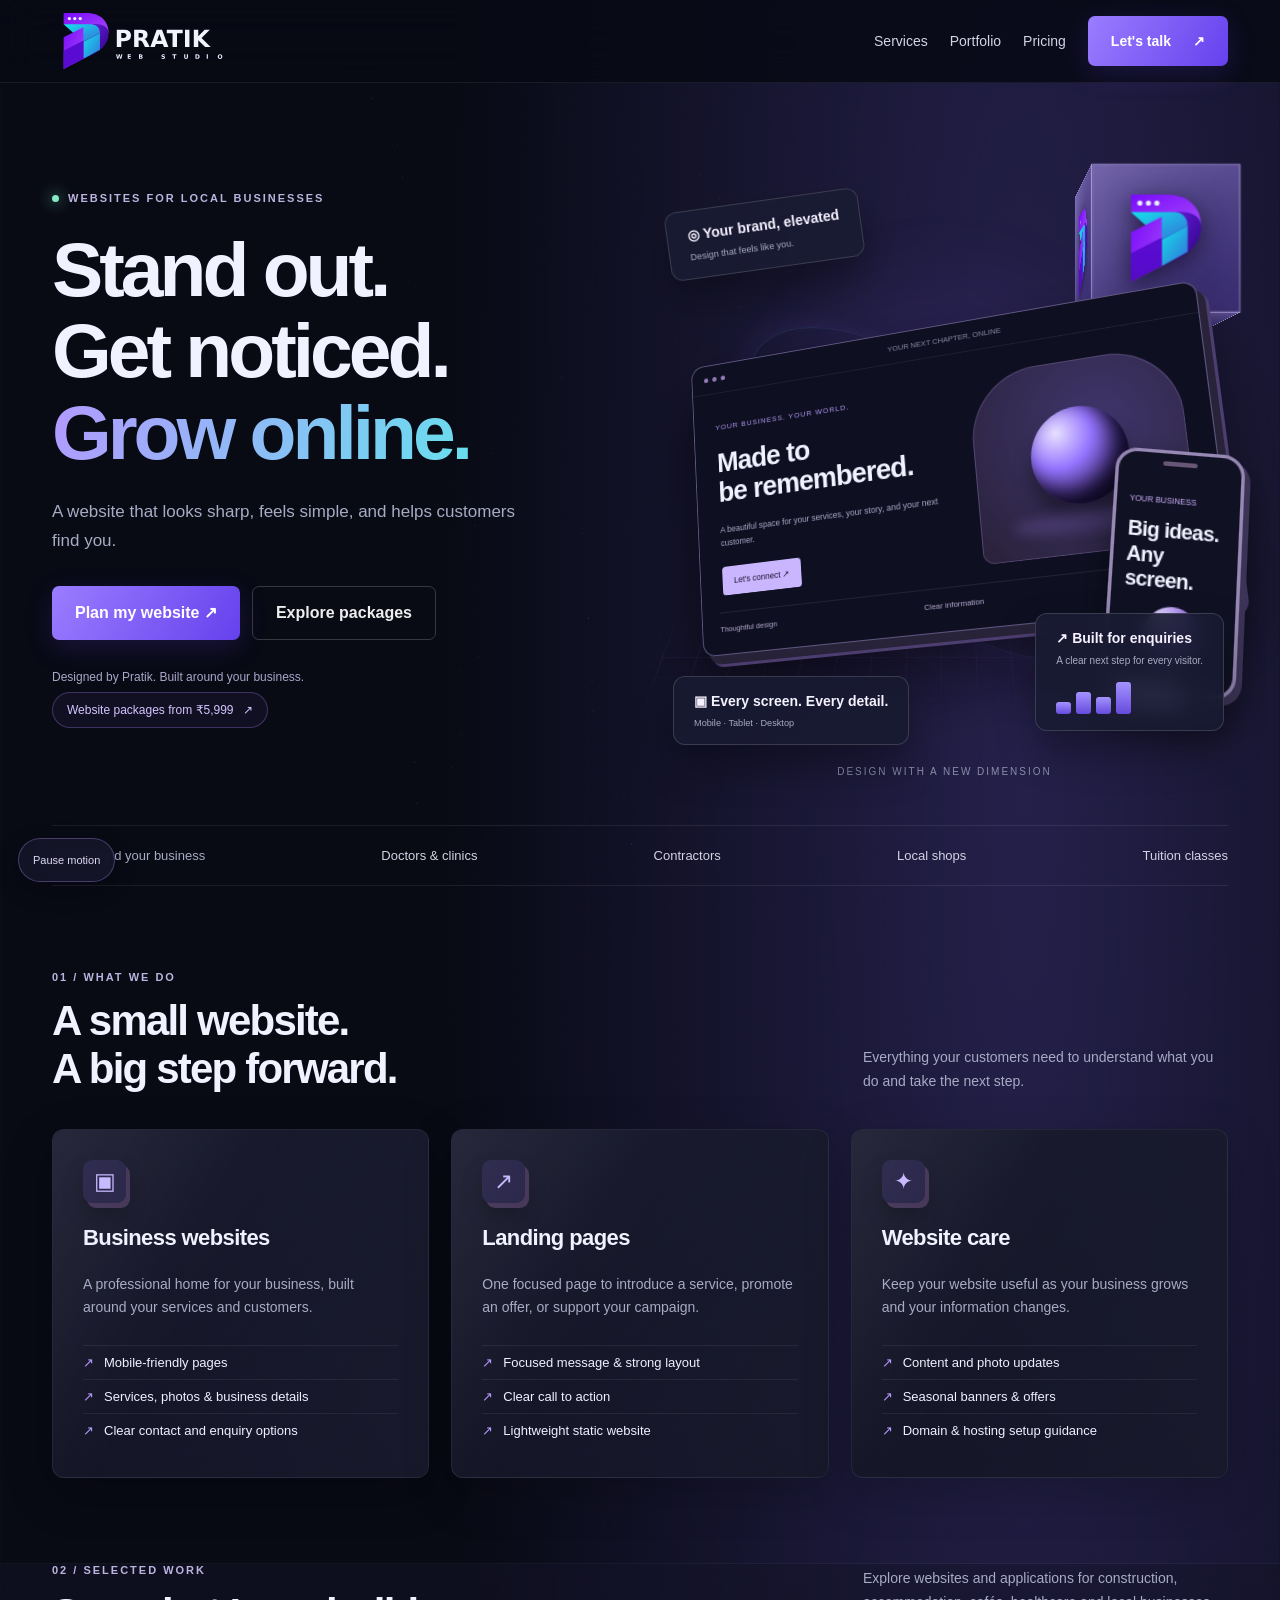
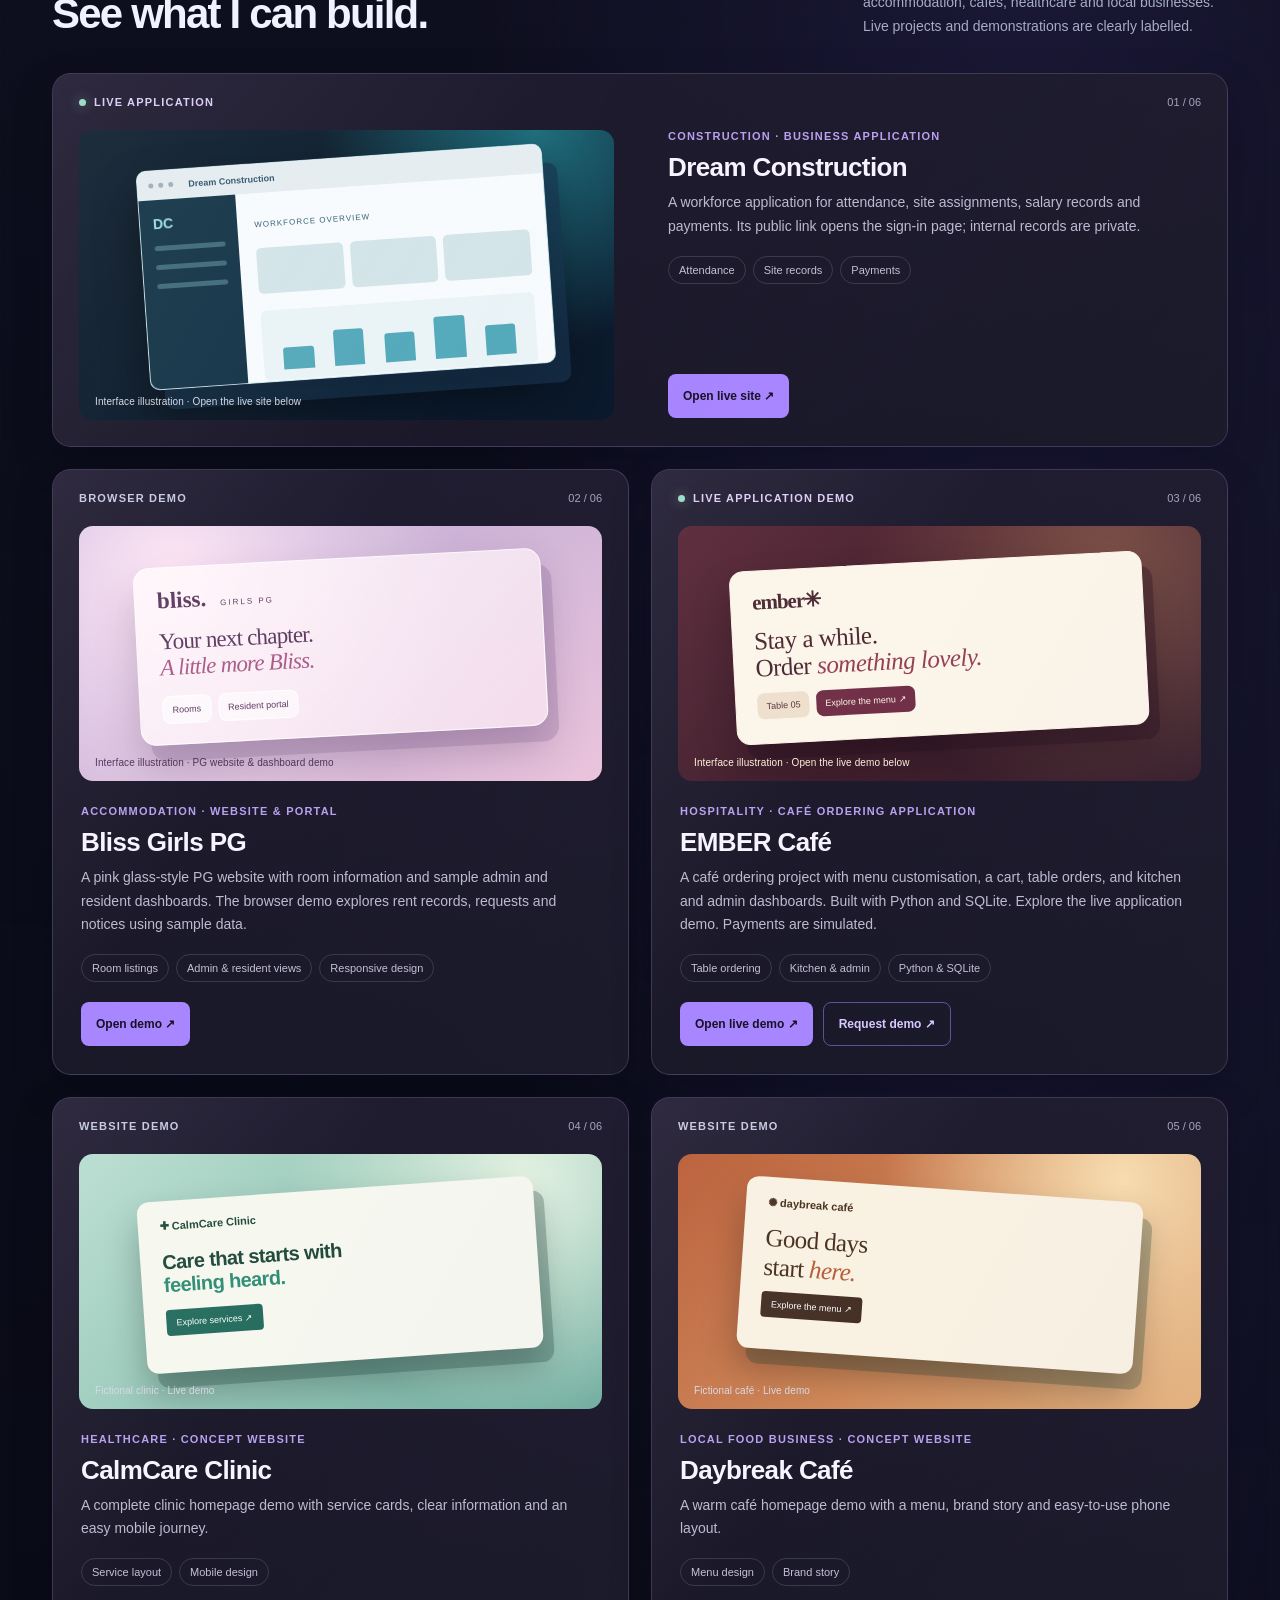
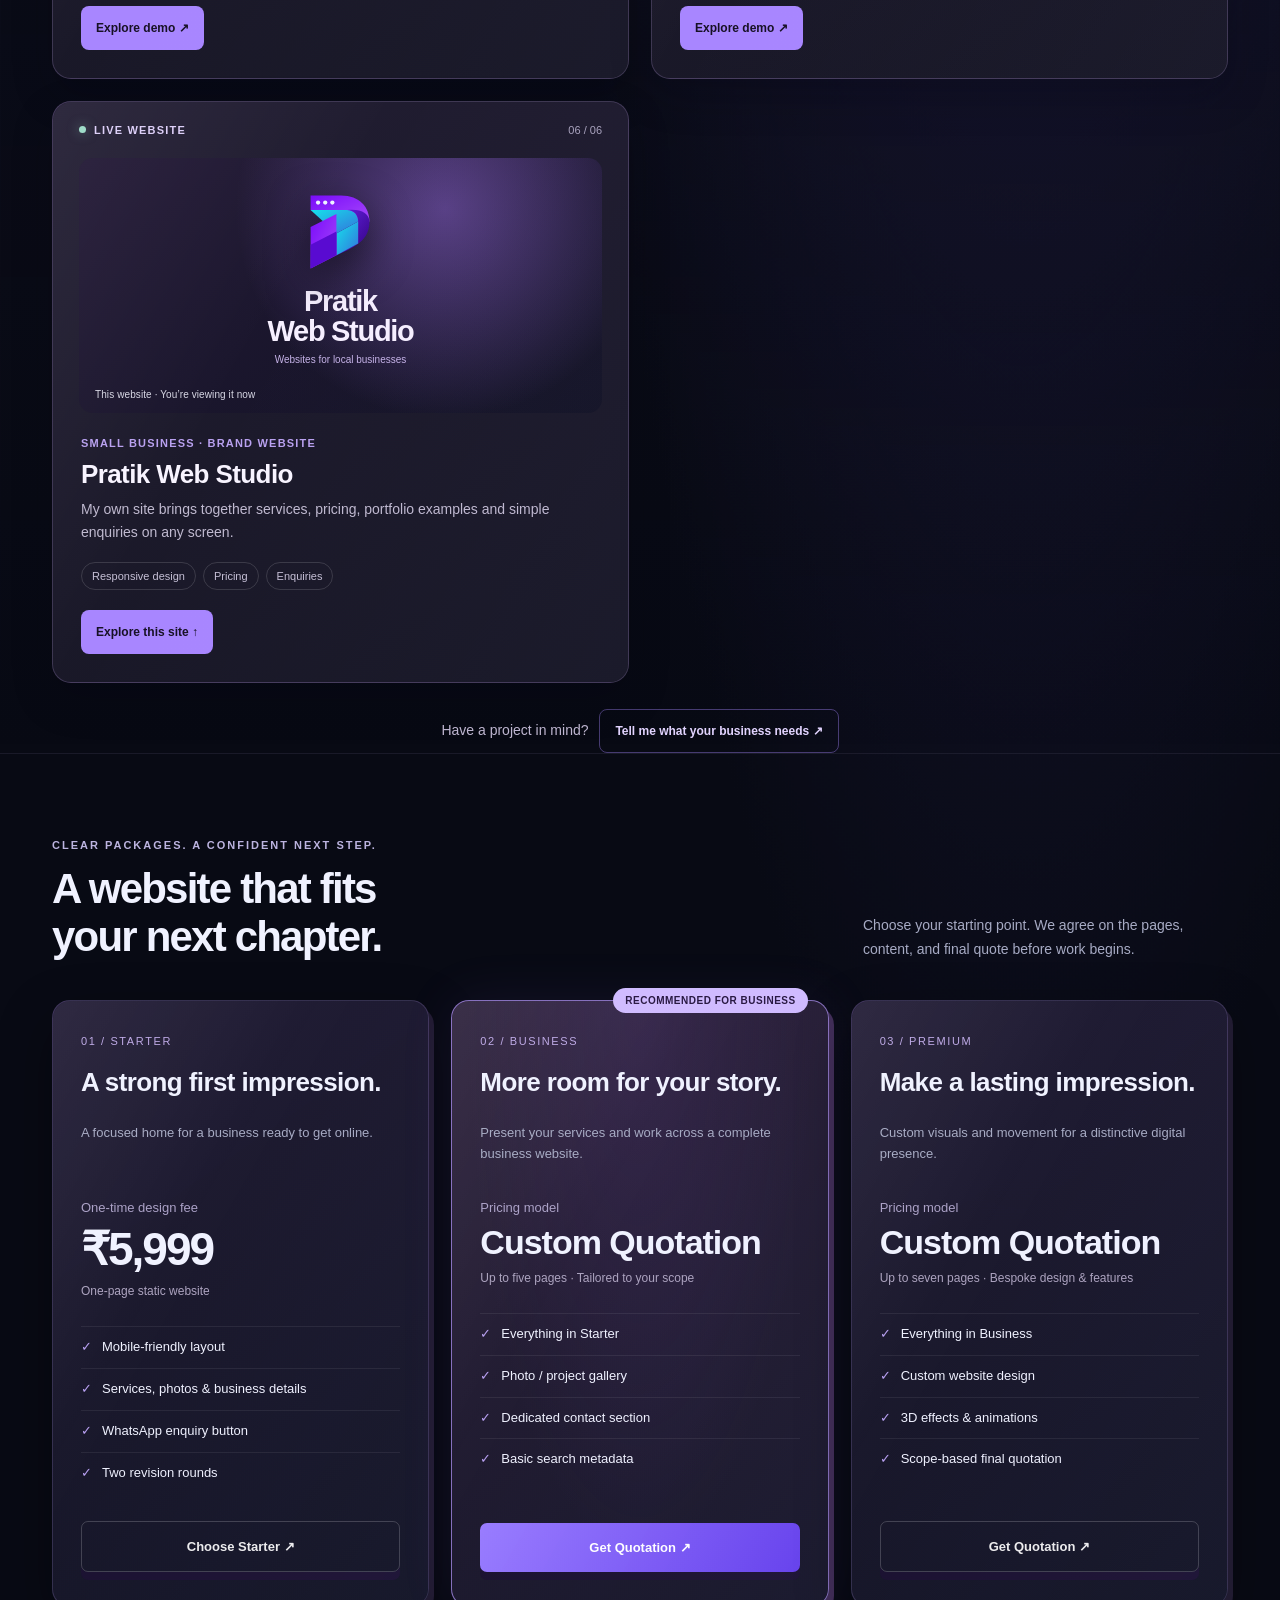
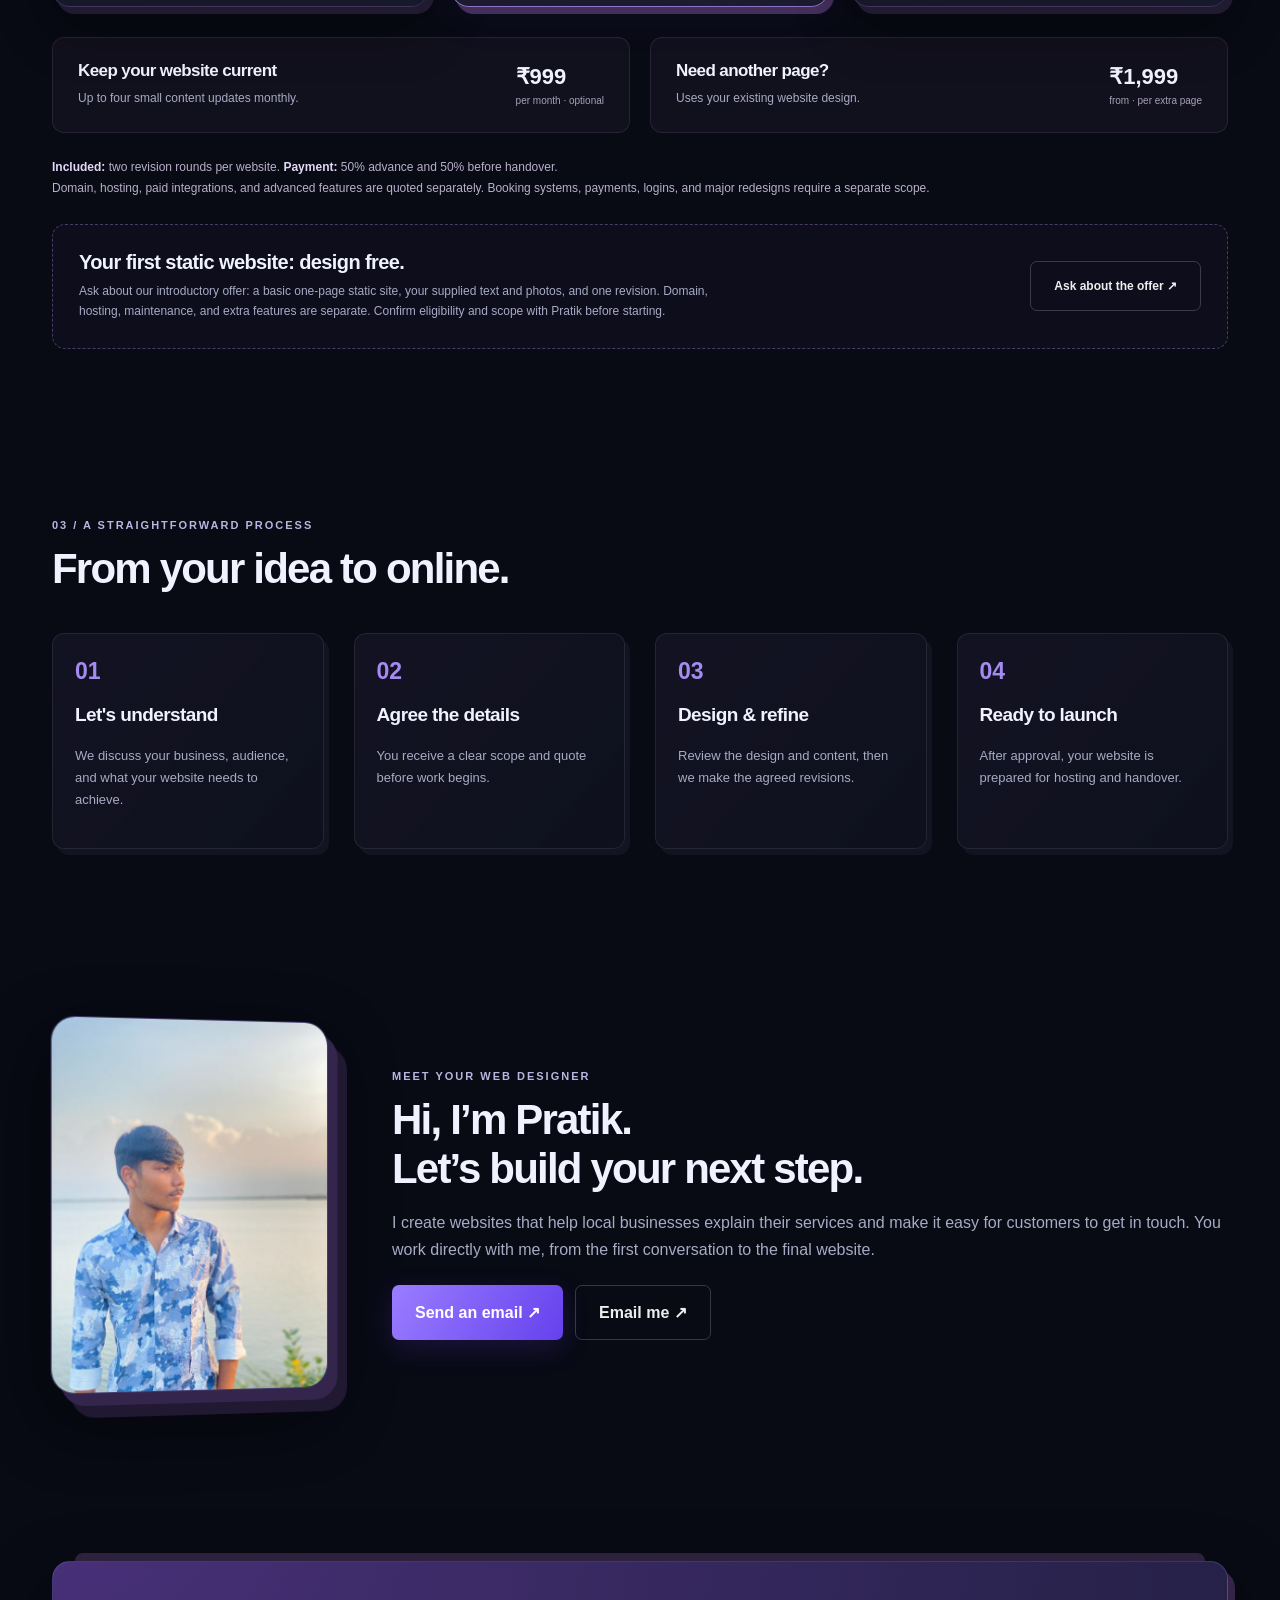
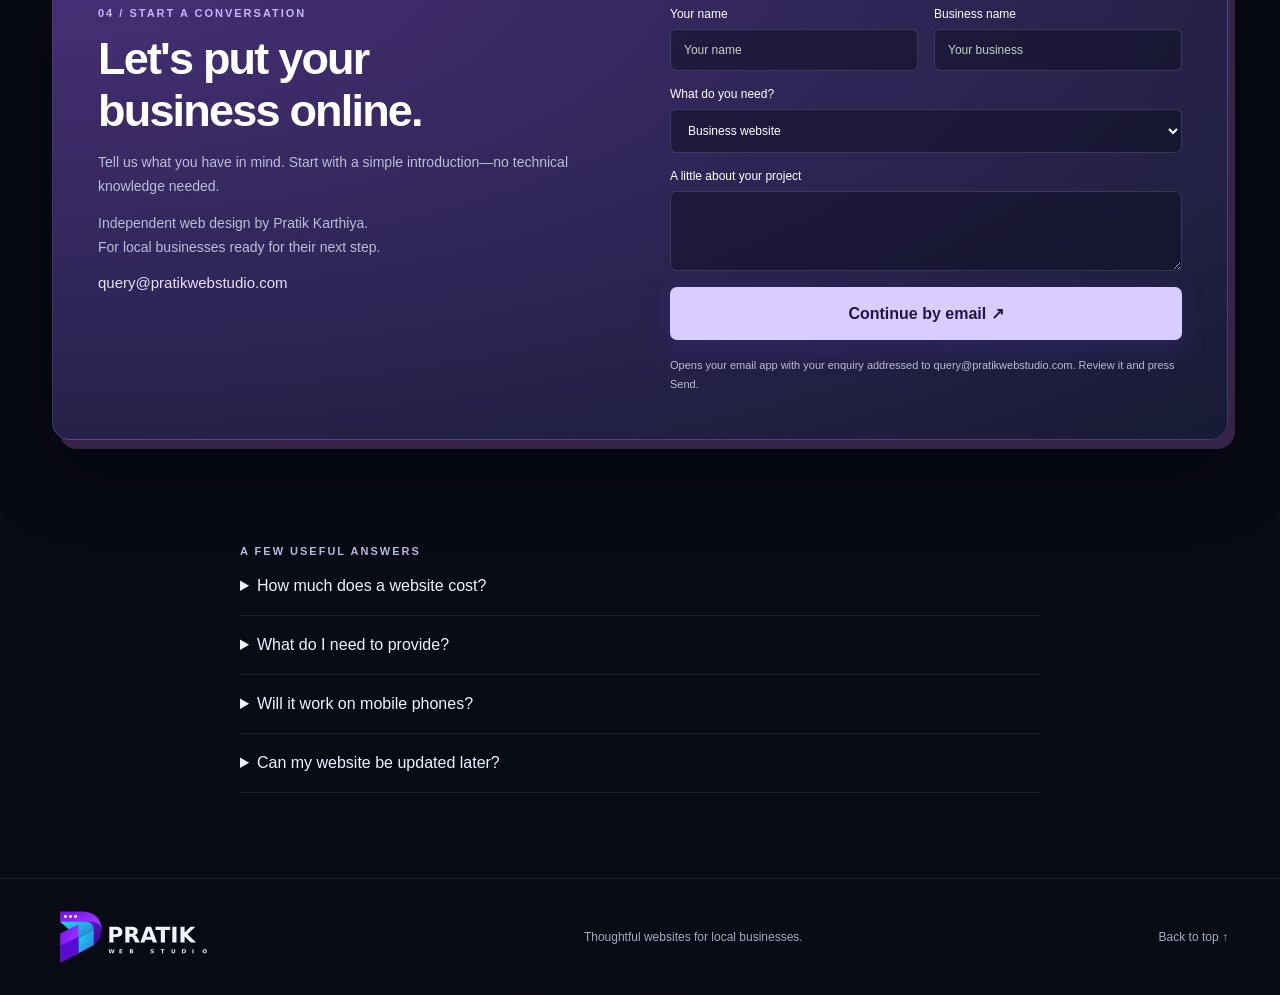
==== commit 96115be9: "Add Google AdSense script" ====
--- a/index.html
+++ b/index.html
@@ -19,6 +19,8 @@
   gtag('js', new Date());
   gtag('config', 'AW-18194297847');
 </script>
+    <!-- Google AdSense -->
+    <script async src="https://pagead2.googlesyndication.com/pagead/js/adsbygoogle.js?client=ca-pub-9761548431075527" crossorigin="anonymous"></script>
     <meta name="google-site-verification" content="RXlN85_AED6tmHU1MtNV7WfaKZAlir9bRco9C4J6rHQ">
     <meta name="description" content="Pratik Web Studio designs mobile-friendly websites for businesses in Gujarat. Explore website packages and contact Pratik Karthiya for a quote.">
     <title>Pratik Web Studio</title>
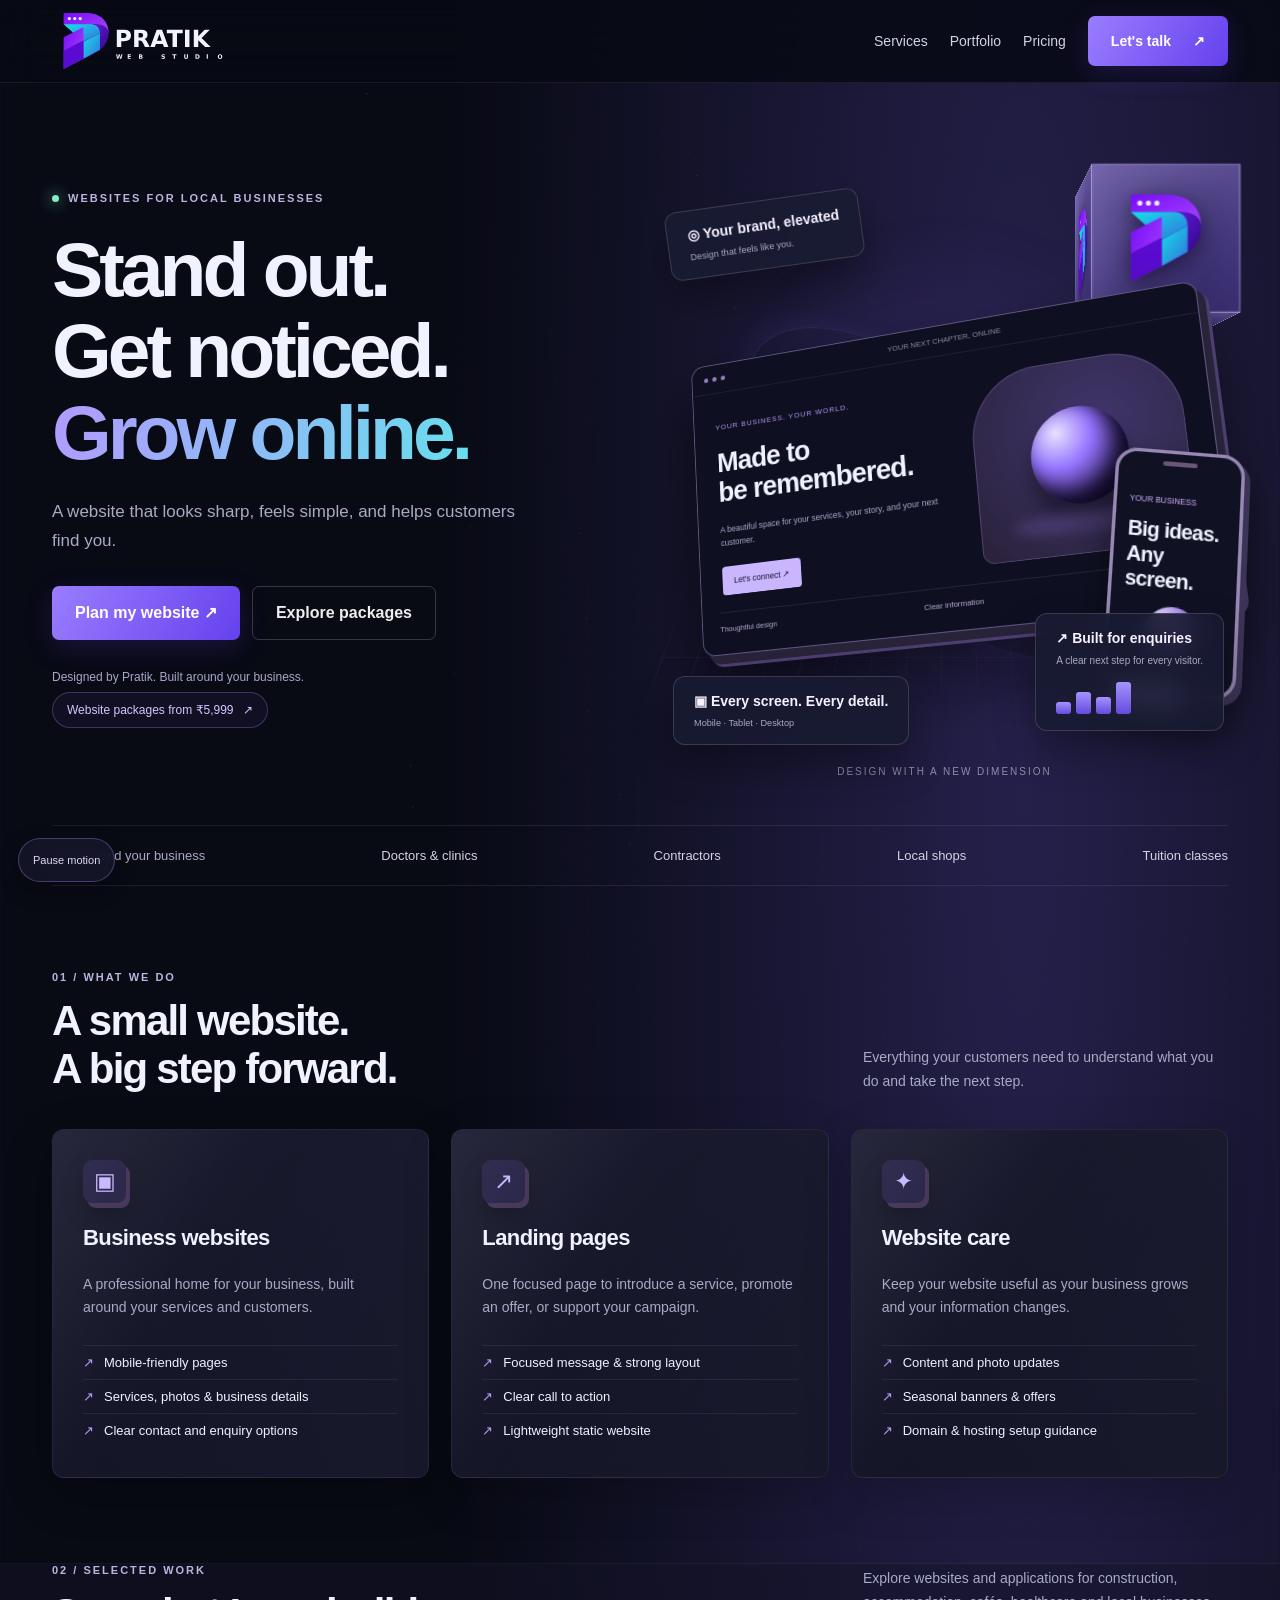
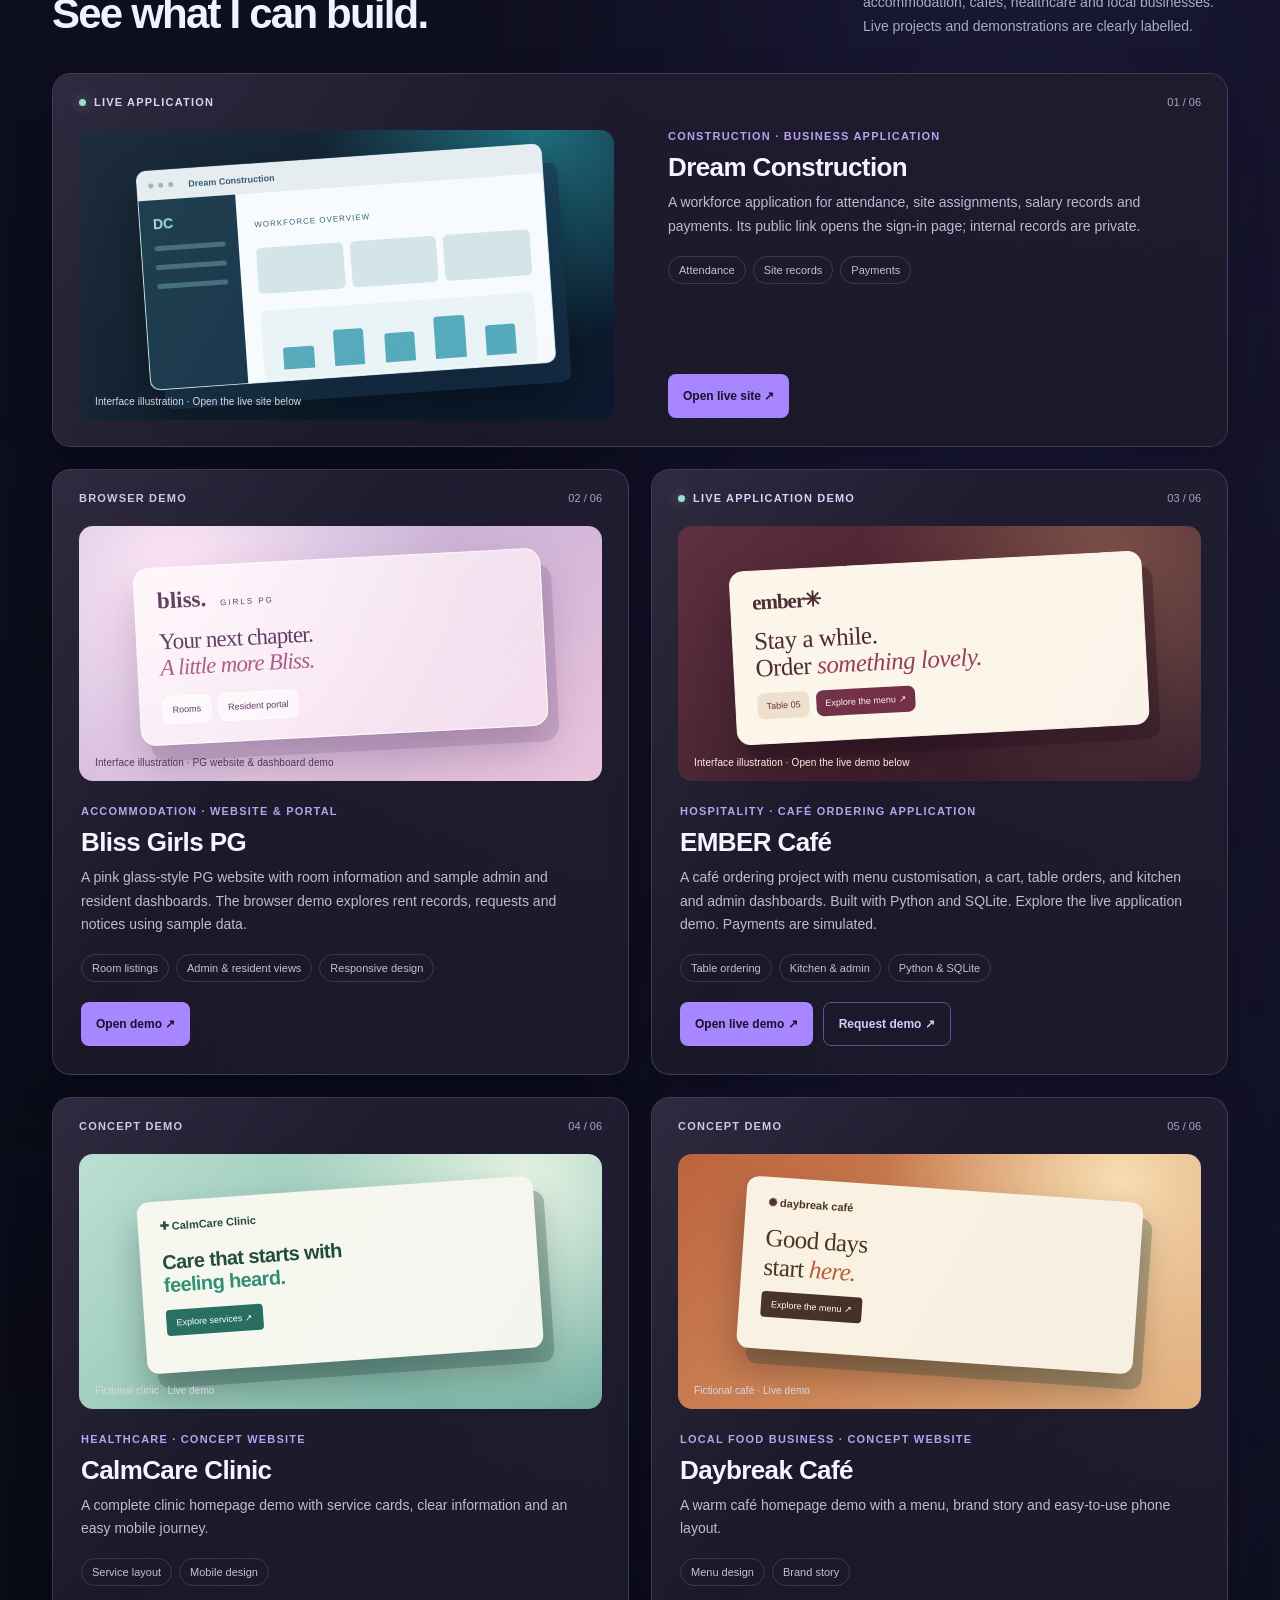
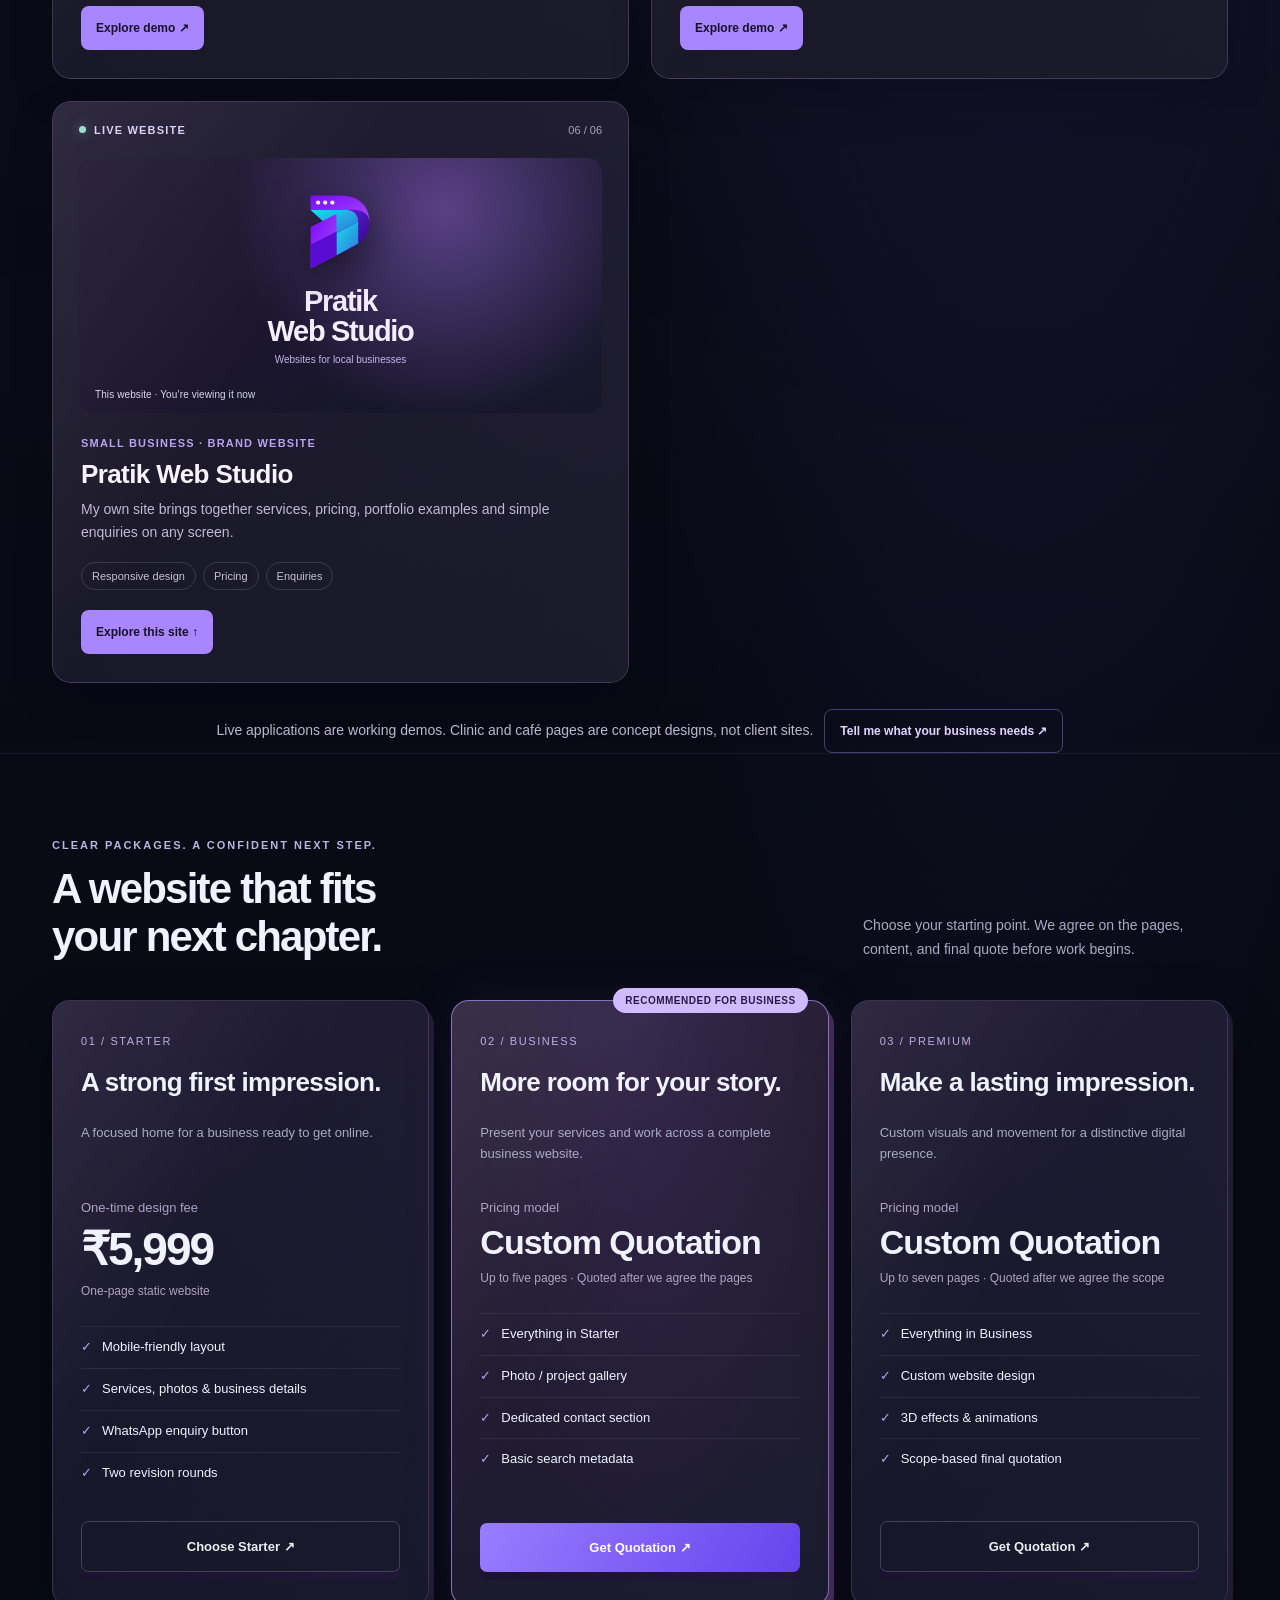
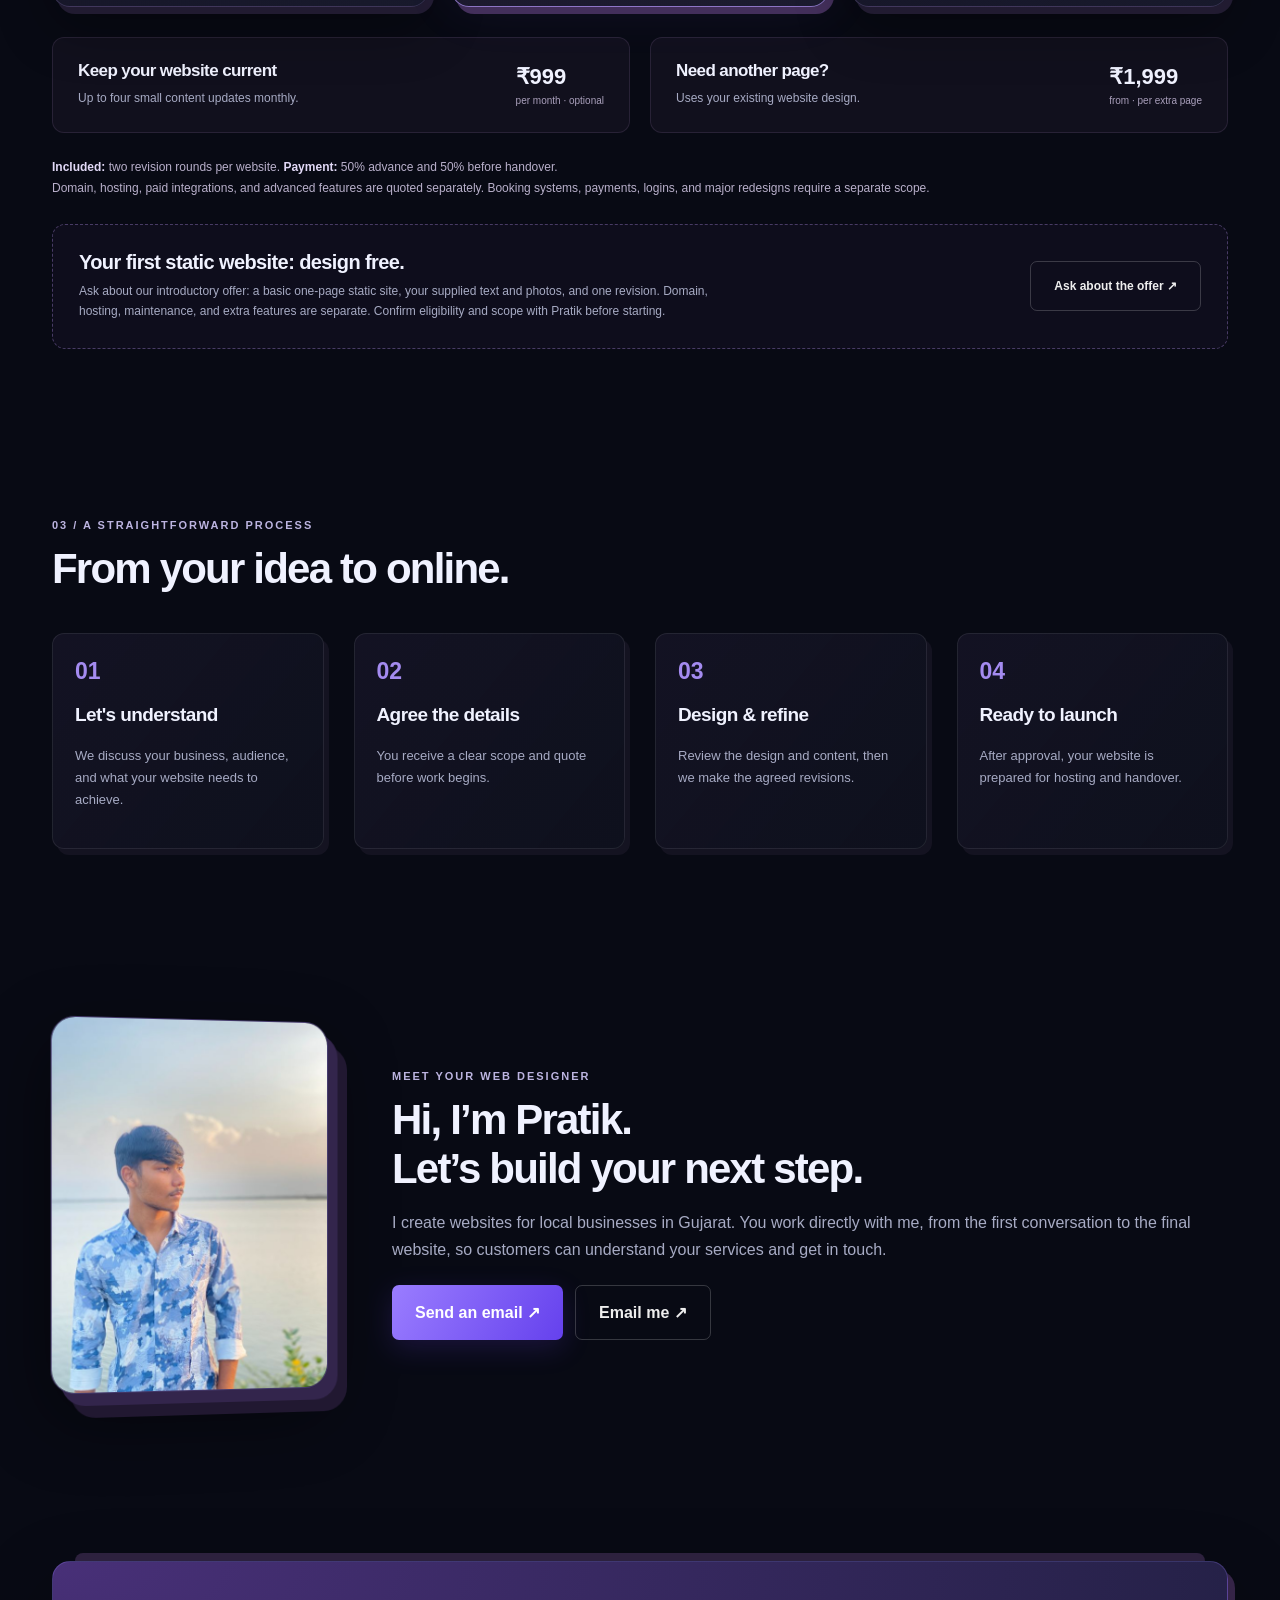
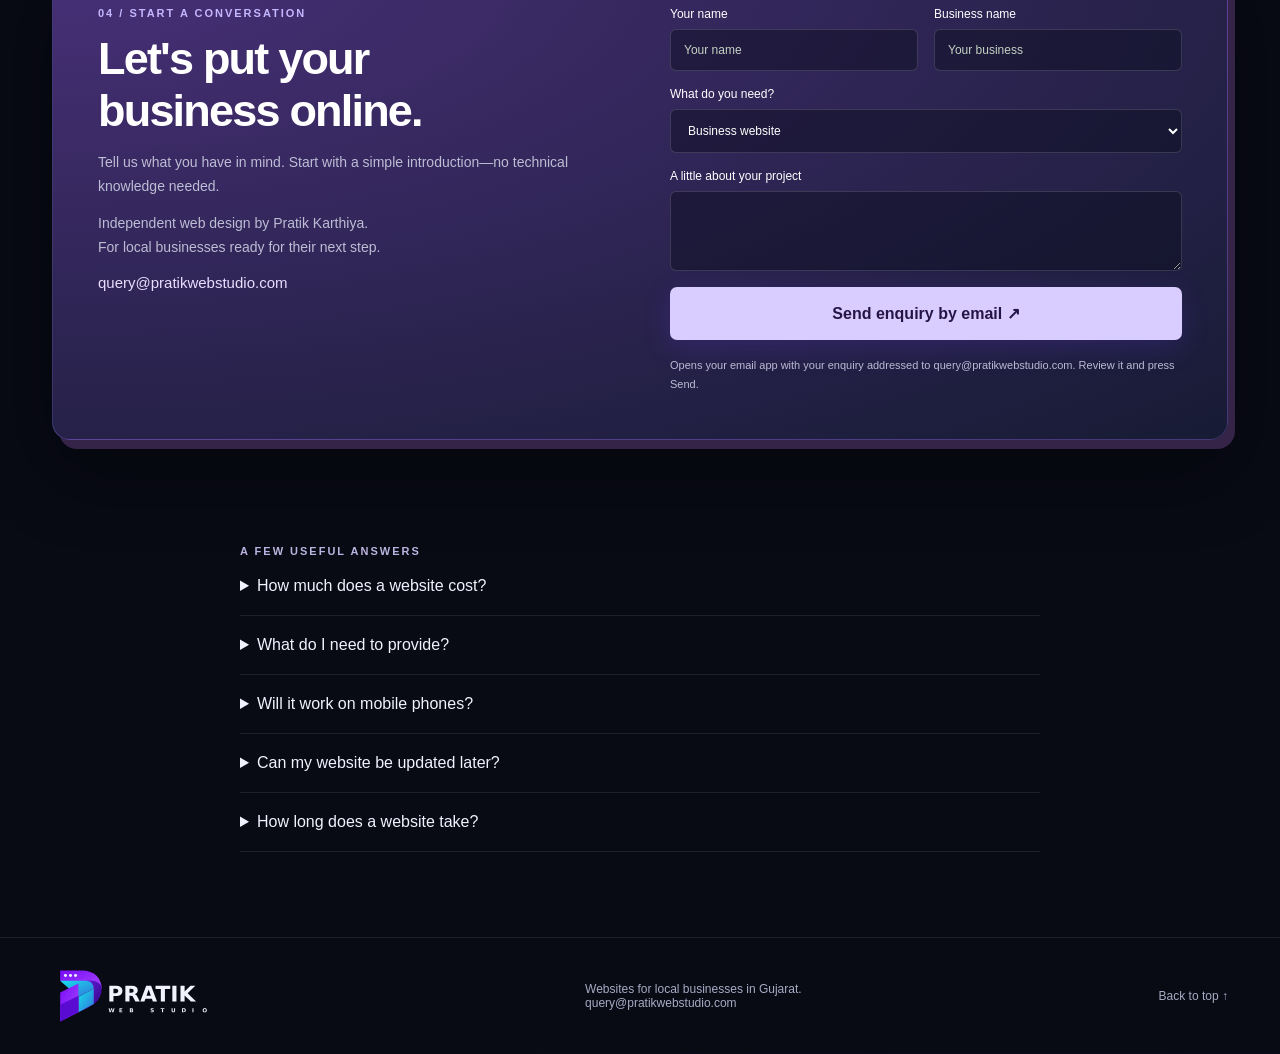
==== commit 7b34d8b6: "Clarify concept work, pricing quotes, timeline, and footer contact" ====
--- a/index.html
+++ b/index.html
@@ -428,7 +428,7 @@
     </article>
     <article class="portfolio-card">
       <div class="portfolio-top">
-        <span class="portfolio-status prototype">Website demo</span>
+        <span class="portfolio-status prototype">Concept demo</span>
         <span class="portfolio-index">04 / 06</span>
       </div>
       <div class="portfolio-visual visual-clinic" aria-hidden="true">
@@ -458,7 +458,7 @@
     </article>
     <article class="portfolio-card">
       <div class="portfolio-top">
-        <span class="portfolio-status prototype">Website demo</span>
+        <span class="portfolio-status prototype">Concept demo</span>
         <span class="portfolio-index">05 / 06</span>
       </div>
       <div class="portfolio-visual visual-cafe" aria-hidden="true">
@@ -522,7 +522,7 @@
   </article>
 </div>
 <p class="portfolio-note">
-  Have a project in mind?
+  Live applications are working demos. Clinic and café pages are concept designs, not client sites.
   <a href="#contact">Tell me what your business needs ↗</a>
 </p>
 </section>
@@ -567,7 +567,7 @@
           <small>Pricing model</small>
           Custom Quotation
         </div>
-        <p class="price-caption">Up to five pages · Tailored to your scope</p>
+        <p class="price-caption">Up to five pages · Quoted after we agree the pages</p>
         <ul>
           <li>Everything in Starter</li>
           <li>Photo / project gallery</li>
@@ -584,7 +584,7 @@
           <small>Pricing model</small>
           Custom Quotation
         </div>
-        <p class="price-caption">Up to seven pages · Bespoke design & features</p>
+        <p class="price-caption">Up to seven pages · Quoted after we agree the scope</p>
         <ul>
           <li>Everything in Business</li>
           <li>Custom website design</li>
@@ -668,7 +668,7 @@
           <br>
           Let’s build your next step.
         </h2>
-        <p>I create websites that help local businesses explain their services and make it easy for customers to get in touch. You work directly with me, from the first conversation to the final website.</p>
+        <p>I create websites for local businesses in Gujarat. You work directly with me, from the first conversation to the final website, so customers can understand your services and get in touch.</p>
         <div class="direct">
           <a class="button" href="mailto:query@pratikwebstudio.com?subject=Website%20enquiry&amp;body=Hi%20Pratik%2C%20I%20need%20a%20website%20for%20my%20business.">Send an email ↗</a>
           <a class="button outline" href="mailto:query@pratikwebstudio.com">Email me ↗</a>
@@ -722,7 +722,7 @@
           A little about your project
           <textarea name="message"></textarea>
         </label>
-        <button class="button light full" type="submit">Continue by email ↗</button>
+        <button class="button light full" type="submit">Send enquiry by email ↗</button>
         <p class="formnote full">Opens your email app with your enquiry addressed to query@pratikwebstudio.com. Review it and press Send.</p>
       </form>
     </div>
@@ -745,13 +745,17 @@
       <summary>Can my website be updated later?</summary>
       <p>Yes. Content updates and ongoing maintenance can be arranged separately, based on your needs.</p>
     </details>
+    <details>
+      <summary>How long does a website take?</summary>
+      <p>A Starter one-page site is usually ready for review within a few days after your text and photos are ready. Larger sites depend on the number of pages and how quickly content is confirmed. The timeline is agreed with the quote, before work starts.</p>
+    </details>
   </section>
 </main>
 <footer>
   <div class="wrap foot">
     <a class="footer-logo" href="#" aria-label="Pratik Web Studio — back to top"><img src="assets/logo.svg" width="176" height="63" alt="Pratik Web Studio"></a>
-    <span>Thoughtful websites for local businesses.</span>
-    <a href="#">Back to top ↑</a>
+    <span>Websites for local businesses in Gujarat.<br><a href="mailto:query@pratikwebstudio.com">query@pratikwebstudio.com</a></span>
+    <a href="#top">Back to top ↑</a>
   </div>
 </footer>
 <nav class="mobile-dock" aria-label="Quick mobile navigation">
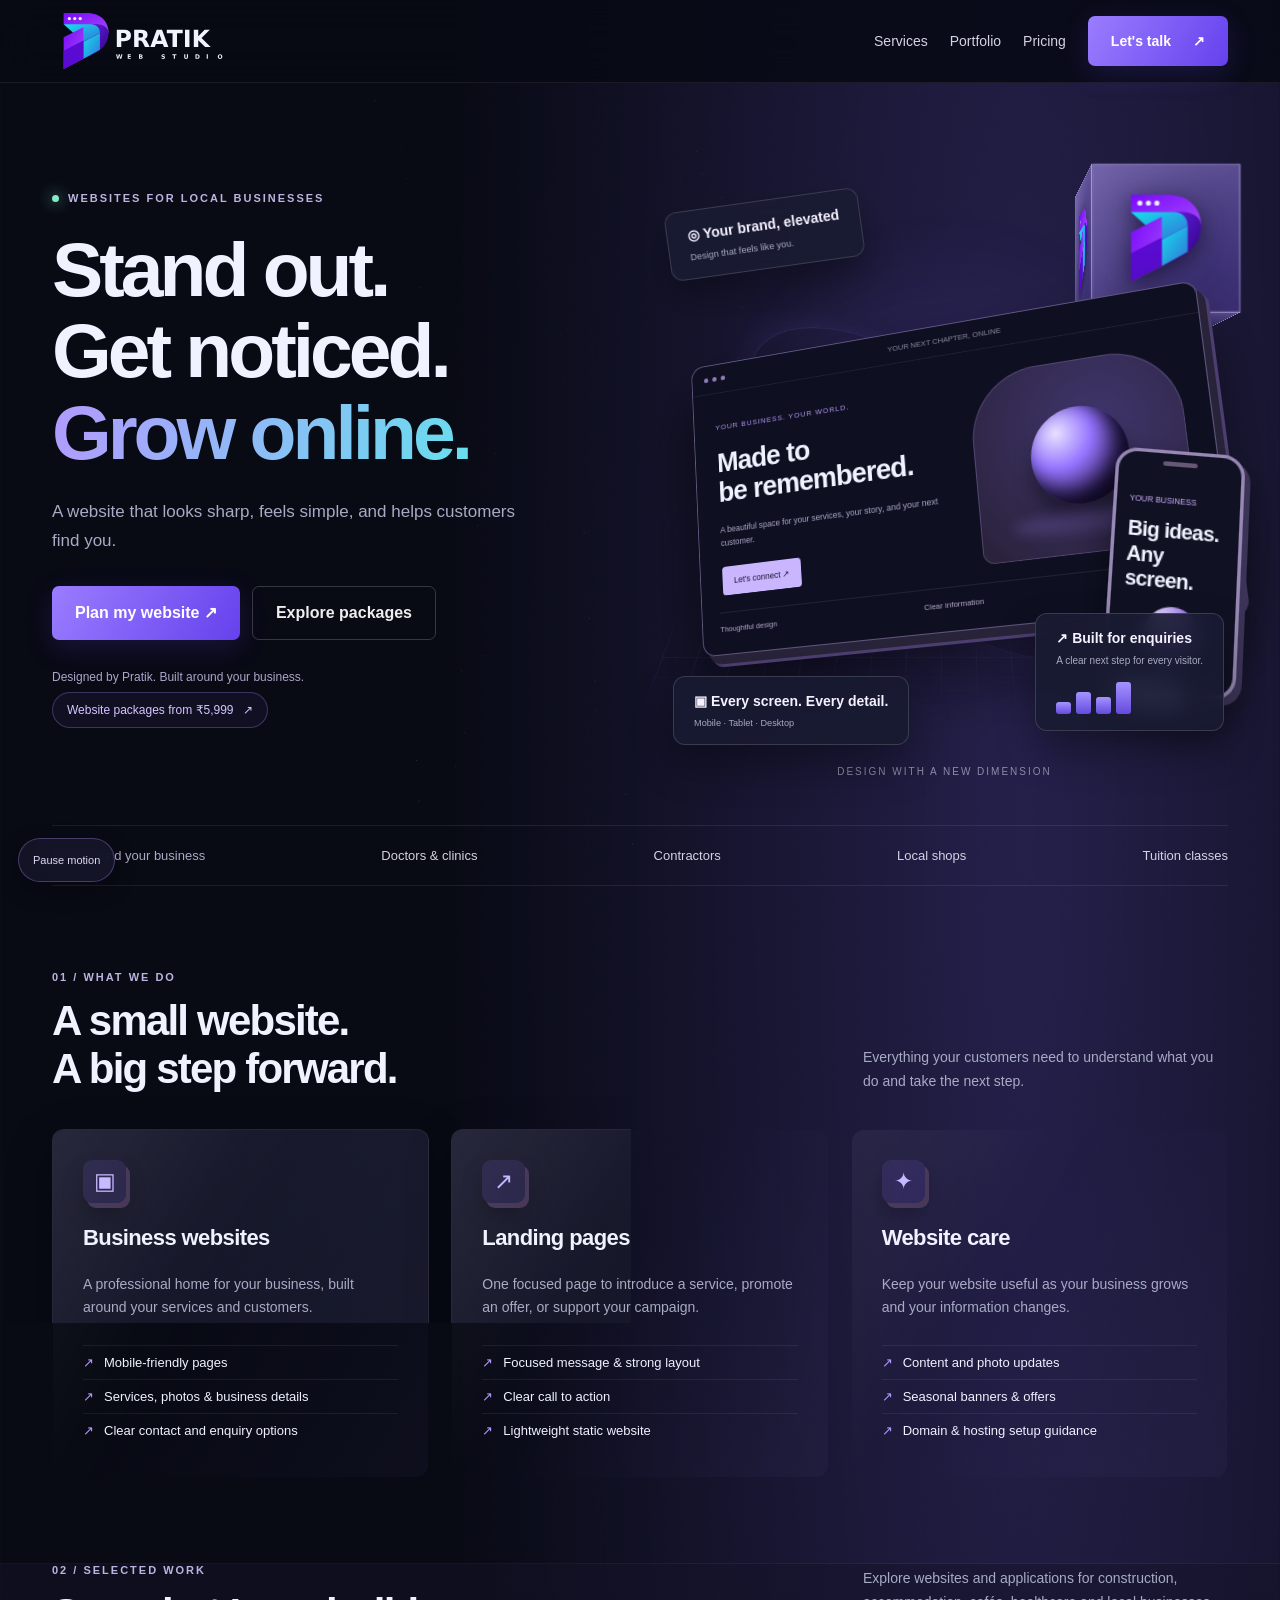
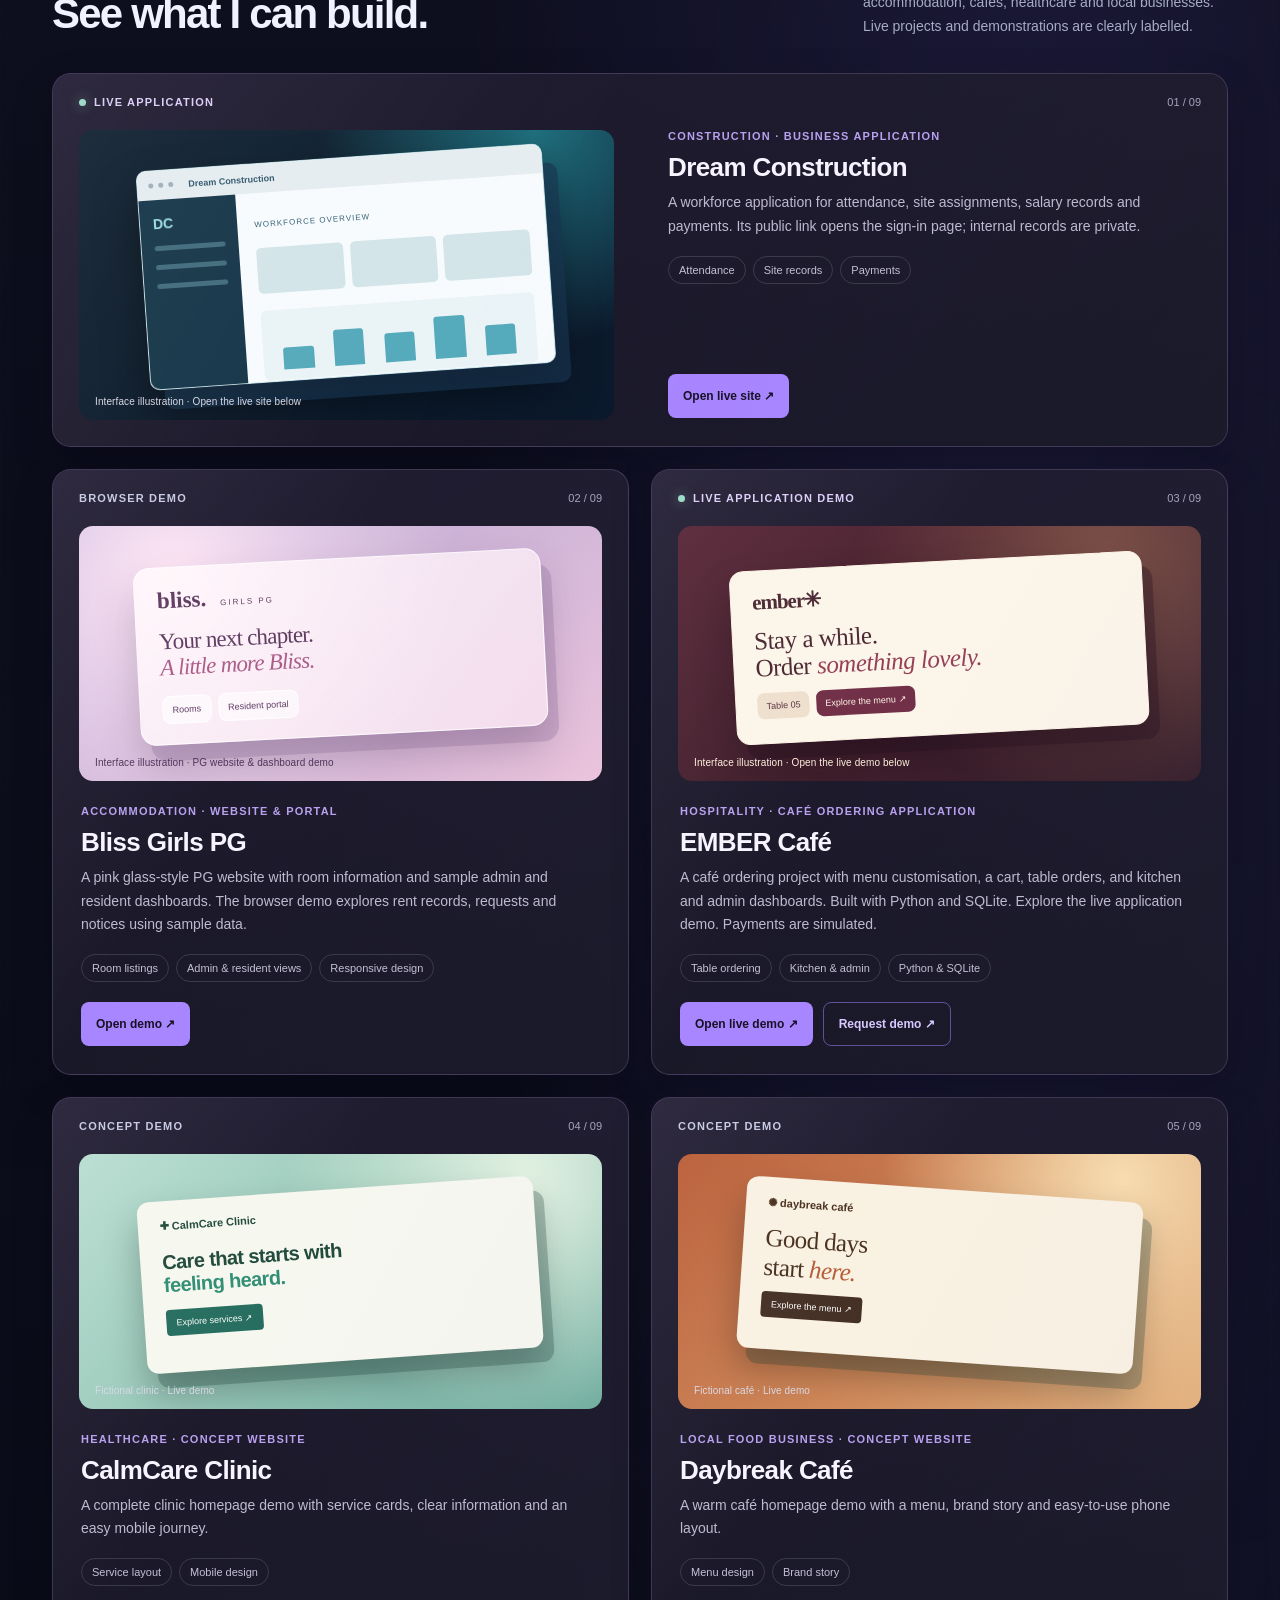
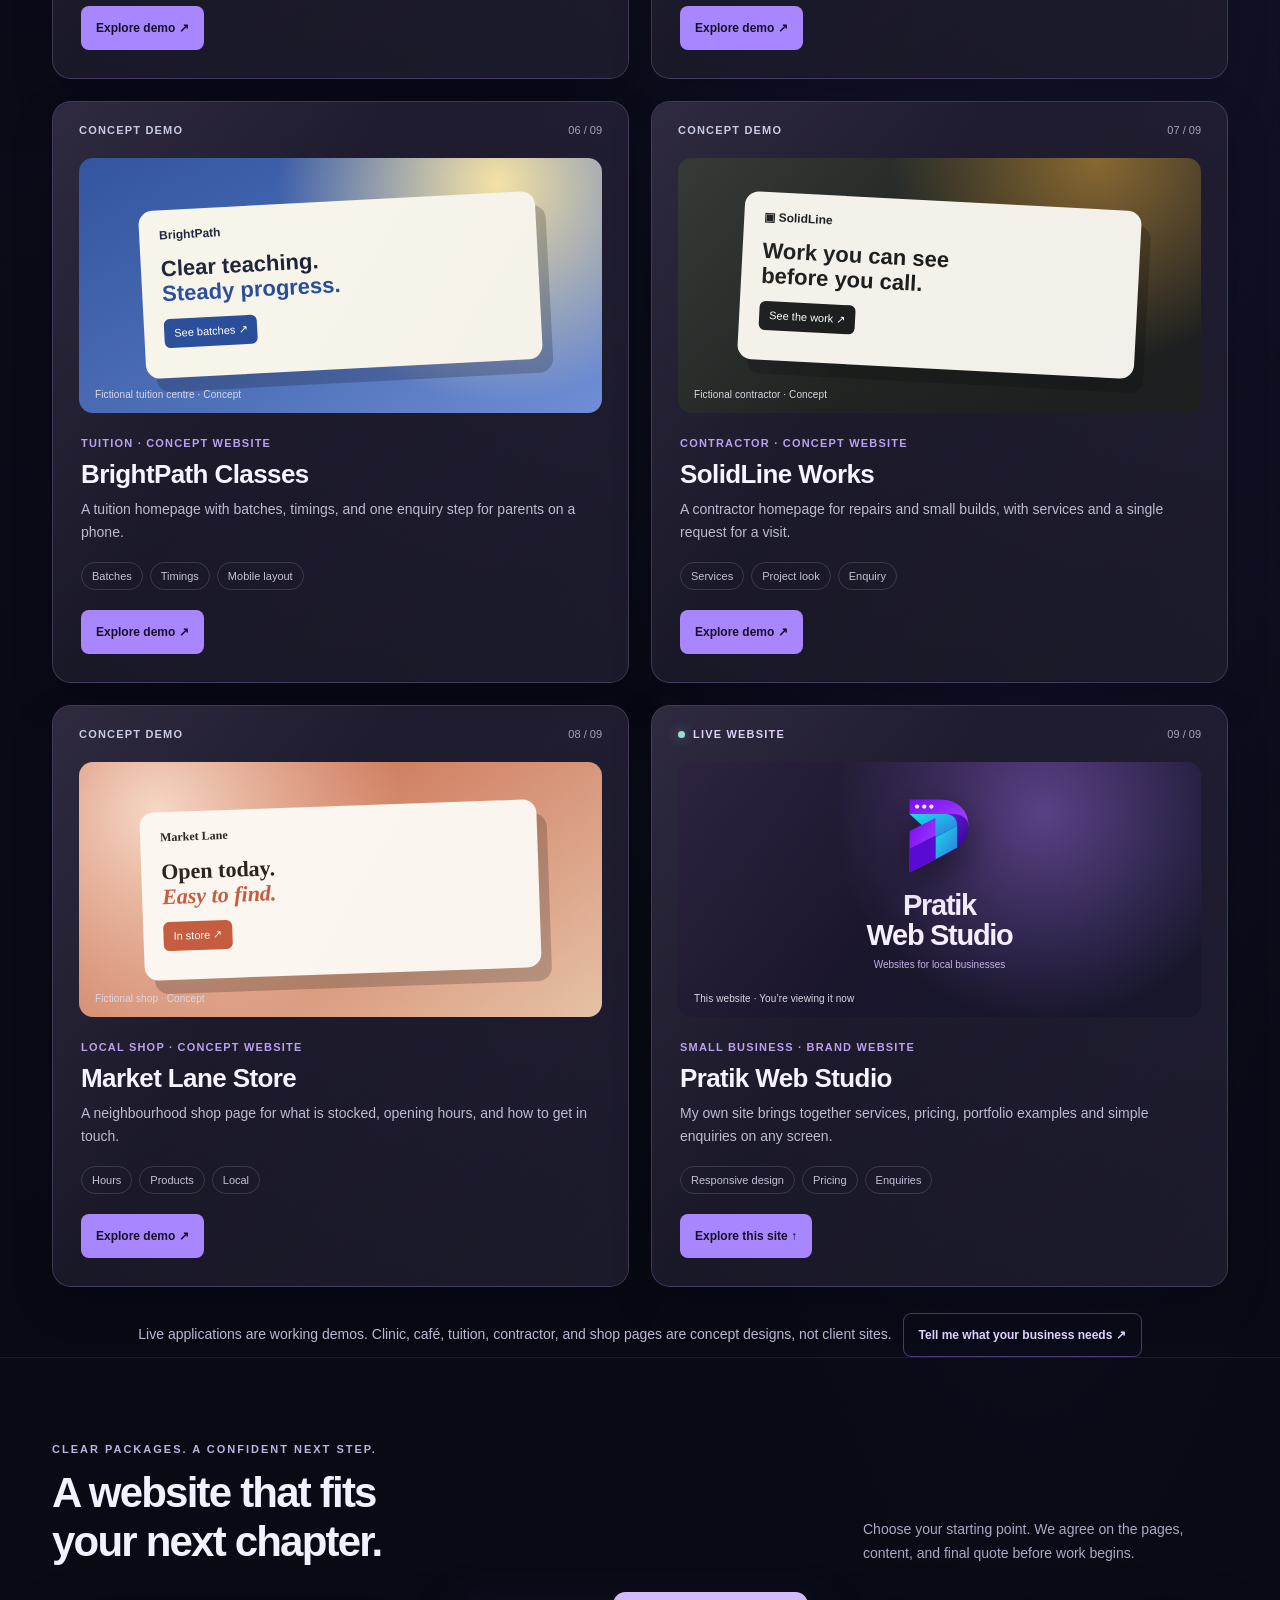
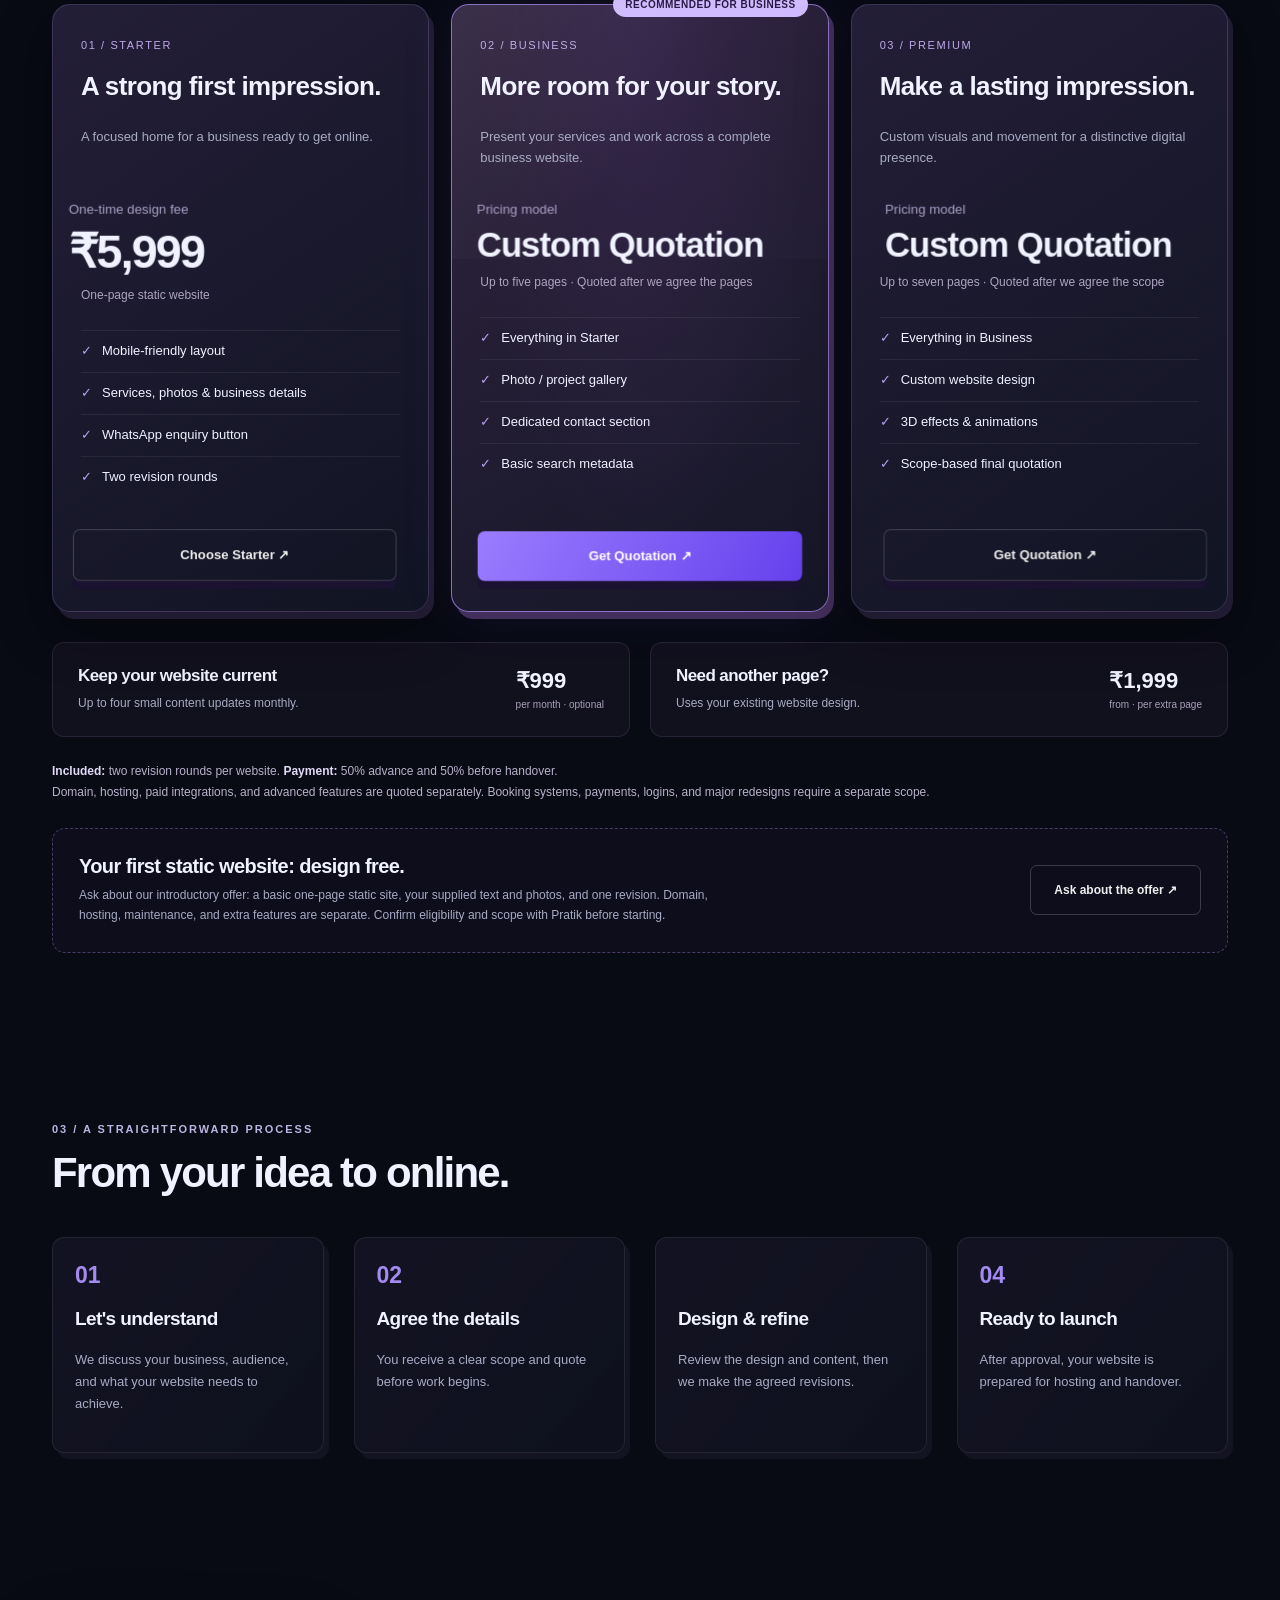
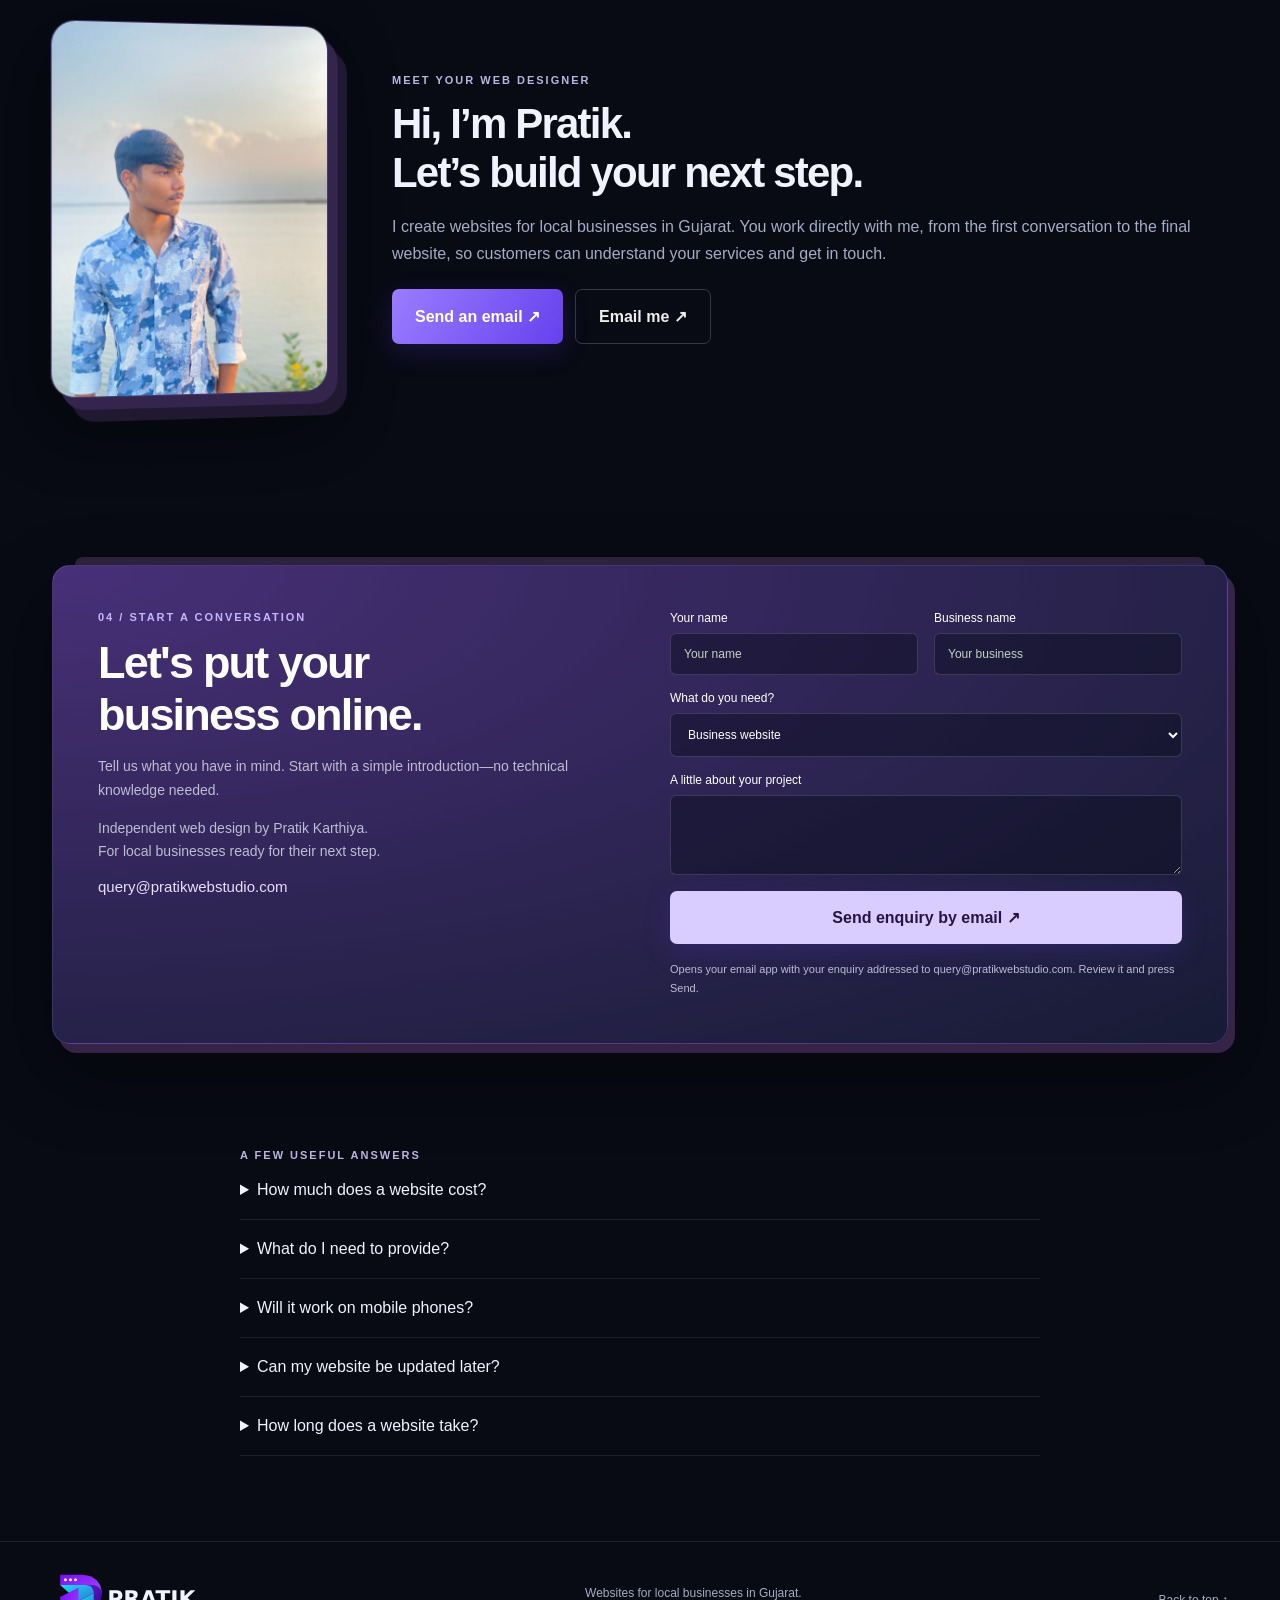
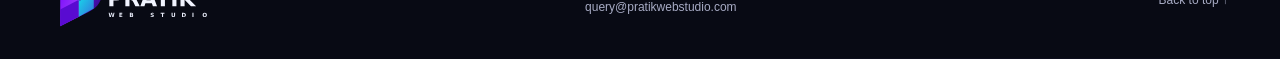
==== commit 1b35014b: "Add tuition, contractor, and shop concept demos to the portfolio" ====
--- a/index.html
+++ b/index.html
@@ -289,7 +289,7 @@
             <span class="portfolio-status"><span class="live-dot"></span>
             Live application
           </span>
-          <span class="portfolio-index">01 / 06</span>
+          <span class="portfolio-index">01 / 09</span>
         </div>
         <div class="portfolio-visual visual-dream" aria-hidden="true">
           <div class="preview-window">
@@ -354,7 +354,7 @@
       <article class="portfolio-card" id="bliss-pg-project">
         <div class="portfolio-top">
           <span class="portfolio-status prototype">Browser demo</span>
-          <span class="portfolio-index">02 / 06</span>
+          <span class="portfolio-index">02 / 09</span>
         </div>
         <div class="portfolio-visual visual-pg" aria-hidden="true">
           <div class="pg-preview">
@@ -393,7 +393,7 @@
           <span class="portfolio-status"><span class="live-dot"></span>
           Live application demo
         </span>
-        <span class="portfolio-index">03 / 06</span>
+        <span class="portfolio-index">03 / 09</span>
       </div>
       <div class="portfolio-visual visual-ember" aria-hidden="true">
         <div class="ember-preview">
@@ -429,7 +429,7 @@
     <article class="portfolio-card">
       <div class="portfolio-top">
         <span class="portfolio-status prototype">Concept demo</span>
-        <span class="portfolio-index">04 / 06</span>
+        <span class="portfolio-index">04 / 09</span>
       </div>
       <div class="portfolio-visual visual-clinic" aria-hidden="true">
         <div class="clinic-preview">
@@ -459,7 +459,7 @@
     <article class="portfolio-card">
       <div class="portfolio-top">
         <span class="portfolio-status prototype">Concept demo</span>
-        <span class="portfolio-index">05 / 06</span>
+        <span class="portfolio-index">05 / 09</span>
       </div>
       <div class="portfolio-visual visual-cafe" aria-hidden="true">
         <div class="cafe-preview">
@@ -489,10 +489,73 @@
     </article>
     <article class="portfolio-card">
       <div class="portfolio-top">
+        <span class="portfolio-status prototype">Concept demo</span>
+        <span class="portfolio-index">06 / 09</span>
+      </div>
+      <div class="portfolio-visual visual-tuition" aria-hidden="true">
+        <div class="tuition-preview">
+          <span>BrightPath</span>
+          <strong>Clear teaching.<br><em>Steady progress.</em></strong>
+          <i>See batches ↗</i>
+        </div>
+        <span class="visual-caption">Fictional tuition centre · Concept</span>
+      </div>
+      <div class="portfolio-copy">
+        <div class="portfolio-kind">Tuition · Concept website</div>
+        <h3>BrightPath Classes</h3>
+        <p>A tuition homepage with batches, timings, and one enquiry step for parents on a phone.</p>
+        <div class="portfolio-tags"><span>Batches</span><span>Timings</span><span>Mobile layout</span></div>
+        <div class="portfolio-links"><a href="projects/tuition/" target="_blank" rel="noopener noreferrer">Explore demo ↗</a></div>
+      </div>
+    </article>
+    <article class="portfolio-card">
+      <div class="portfolio-top">
+        <span class="portfolio-status prototype">Concept demo</span>
+        <span class="portfolio-index">07 / 09</span>
+      </div>
+      <div class="portfolio-visual visual-contractor" aria-hidden="true">
+        <div class="contractor-preview">
+          <span>▣ SolidLine</span>
+          <strong>Work you can see<br>before you call.</strong>
+          <i>See the work ↗</i>
+        </div>
+        <span class="visual-caption">Fictional contractor · Concept</span>
+      </div>
+      <div class="portfolio-copy">
+        <div class="portfolio-kind">Contractor · Concept website</div>
+        <h3>SolidLine Works</h3>
+        <p>A contractor homepage for repairs and small builds, with services and a single request for a visit.</p>
+        <div class="portfolio-tags"><span>Services</span><span>Project look</span><span>Enquiry</span></div>
+        <div class="portfolio-links"><a href="projects/contractor/" target="_blank" rel="noopener noreferrer">Explore demo ↗</a></div>
+      </div>
+    </article>
+    <article class="portfolio-card">
+      <div class="portfolio-top">
+        <span class="portfolio-status prototype">Concept demo</span>
+        <span class="portfolio-index">08 / 09</span>
+      </div>
+      <div class="portfolio-visual visual-shop" aria-hidden="true">
+        <div class="shop-preview">
+          <span>Market Lane</span>
+          <strong>Open today.<br><em>Easy to find.</em></strong>
+          <i>In store ↗</i>
+        </div>
+        <span class="visual-caption">Fictional shop · Concept</span>
+      </div>
+      <div class="portfolio-copy">
+        <div class="portfolio-kind">Local shop · Concept website</div>
+        <h3>Market Lane Store</h3>
+        <p>A neighbourhood shop page for what is stocked, opening hours, and how to get in touch.</p>
+        <div class="portfolio-tags"><span>Hours</span><span>Products</span><span>Local</span></div>
+        <div class="portfolio-links"><a href="projects/shop/" target="_blank" rel="noopener noreferrer">Explore demo ↗</a></div>
+      </div>
+    </article>
+    <article class="portfolio-card">
+      <div class="portfolio-top">
         <span class="portfolio-status"><span class="live-dot"></span>
         Live website
       </span>
-      <span class="portfolio-index">06 / 06</span>
+      <span class="portfolio-index">09 / 09</span>
     </div>
     <div class="portfolio-visual visual-studio" aria-hidden="true">
       <div class="studio-preview">
@@ -522,7 +585,7 @@
   </article>
 </div>
 <p class="portfolio-note">
-  Live applications are working demos. Clinic and café pages are concept designs, not client sites.
+  Live applications are working demos. Clinic, café, tuition, contractor, and shop pages are concept designs, not client sites.
   <a href="#contact">Tell me what your business needs ↗</a>
 </p>
 </section>
--- a/css/style.css
+++ b/css/style.css
@@ -409,3 +409,18 @@
 .visual-ember .visual-caption{color:#fff1df}
 @media(max-width:650px){.ember-preview{min-height:150px;padding:16px 18px}.ember-preview strong{font-size:23px}}
 .price.price-quote{font-size:clamp(28px,3.2vw,34px);letter-spacing:-1px;line-height:1.2}
+
+.visual-tuition{background:radial-gradient(circle at 80% 10%,#f6e3a4,transparent 46%),linear-gradient(145deg,#2a4d9a,#6d8ed4)}
+.visual-contractor{background:radial-gradient(circle at 80% 0,#e2a23a88,transparent 42%),linear-gradient(145deg,#2c312e,#171a18)}
+.visual-shop{background:radial-gradient(circle at 15% 20%,#f6d7c4,transparent 50%),linear-gradient(145deg,#c45b3e,#e7c2a4)}
+.tuition-preview,.contractor-preview,.shop-preview{width:76%;min-height:168px;border-radius:14px;padding:18px 20px;display:flex;flex-direction:column;align-items:flex-start;box-shadow:10px 14px 0 #00000033}
+.tuition-preview{background:#f7f4ea;color:#1d2438;transform:rotate(-3deg)}
+.contractor-preview{background:#f4f1ea;color:#1b1e1c;transform:rotate(3deg)}
+.shop-preview{background:#fbf6ef;color:#2b211c;transform:rotate(-2deg);font-family:Georgia,serif}
+.tuition-preview span,.contractor-preview span,.shop-preview span{font-size:12px;font-weight:800}
+.tuition-preview strong,.contractor-preview strong,.shop-preview strong{font-size:22px;line-height:1.15;margin:14px 0 12px}
+.tuition-preview em,.shop-preview em{font-style:normal;color:#2a4d9a}
+.shop-preview em{color:#c45b3e;font-style:italic}
+.tuition-preview i,.contractor-preview i,.shop-preview i{font-style:normal;font-size:11px;background:#2a4d9a;color:#fff;border-radius:6px;padding:8px 10px}
+.contractor-preview i{background:#1b1e1c}
+.shop-preview i{background:#c45b3e;font-family:Arial,sans-serif}
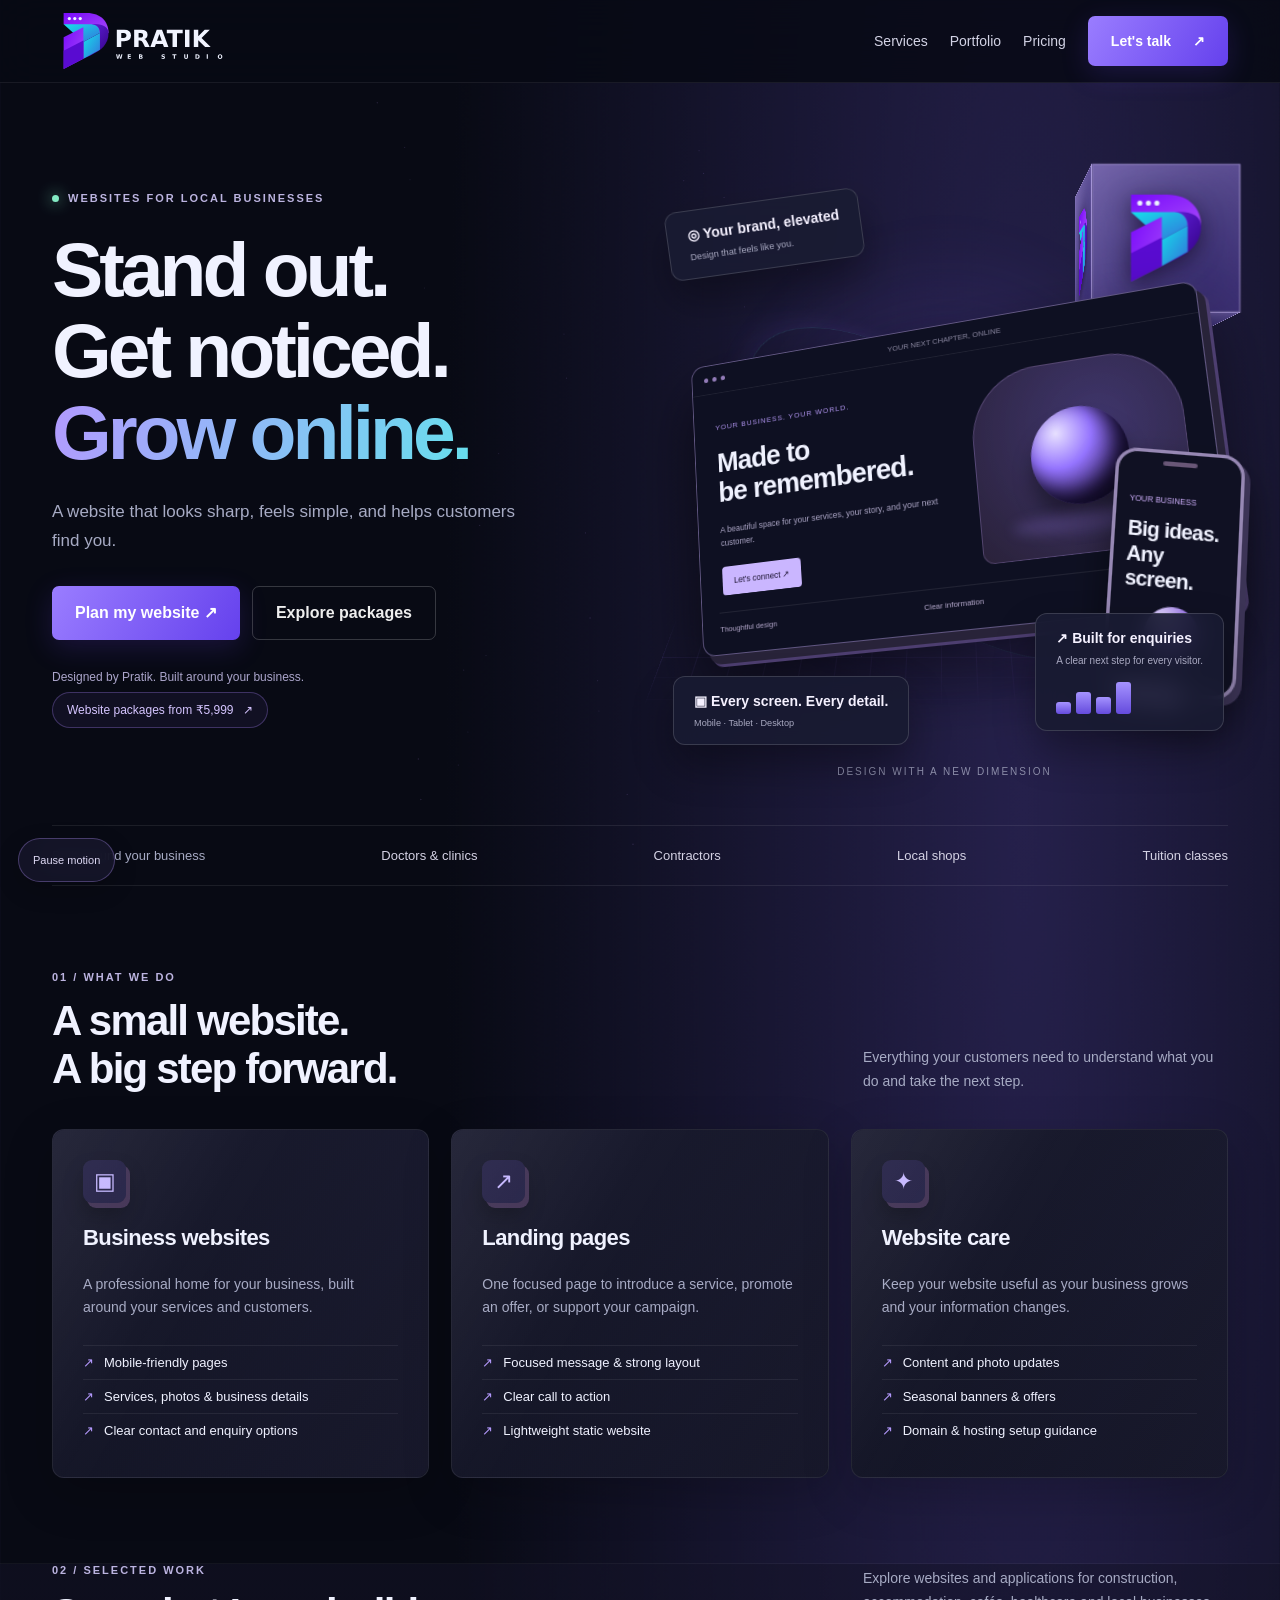
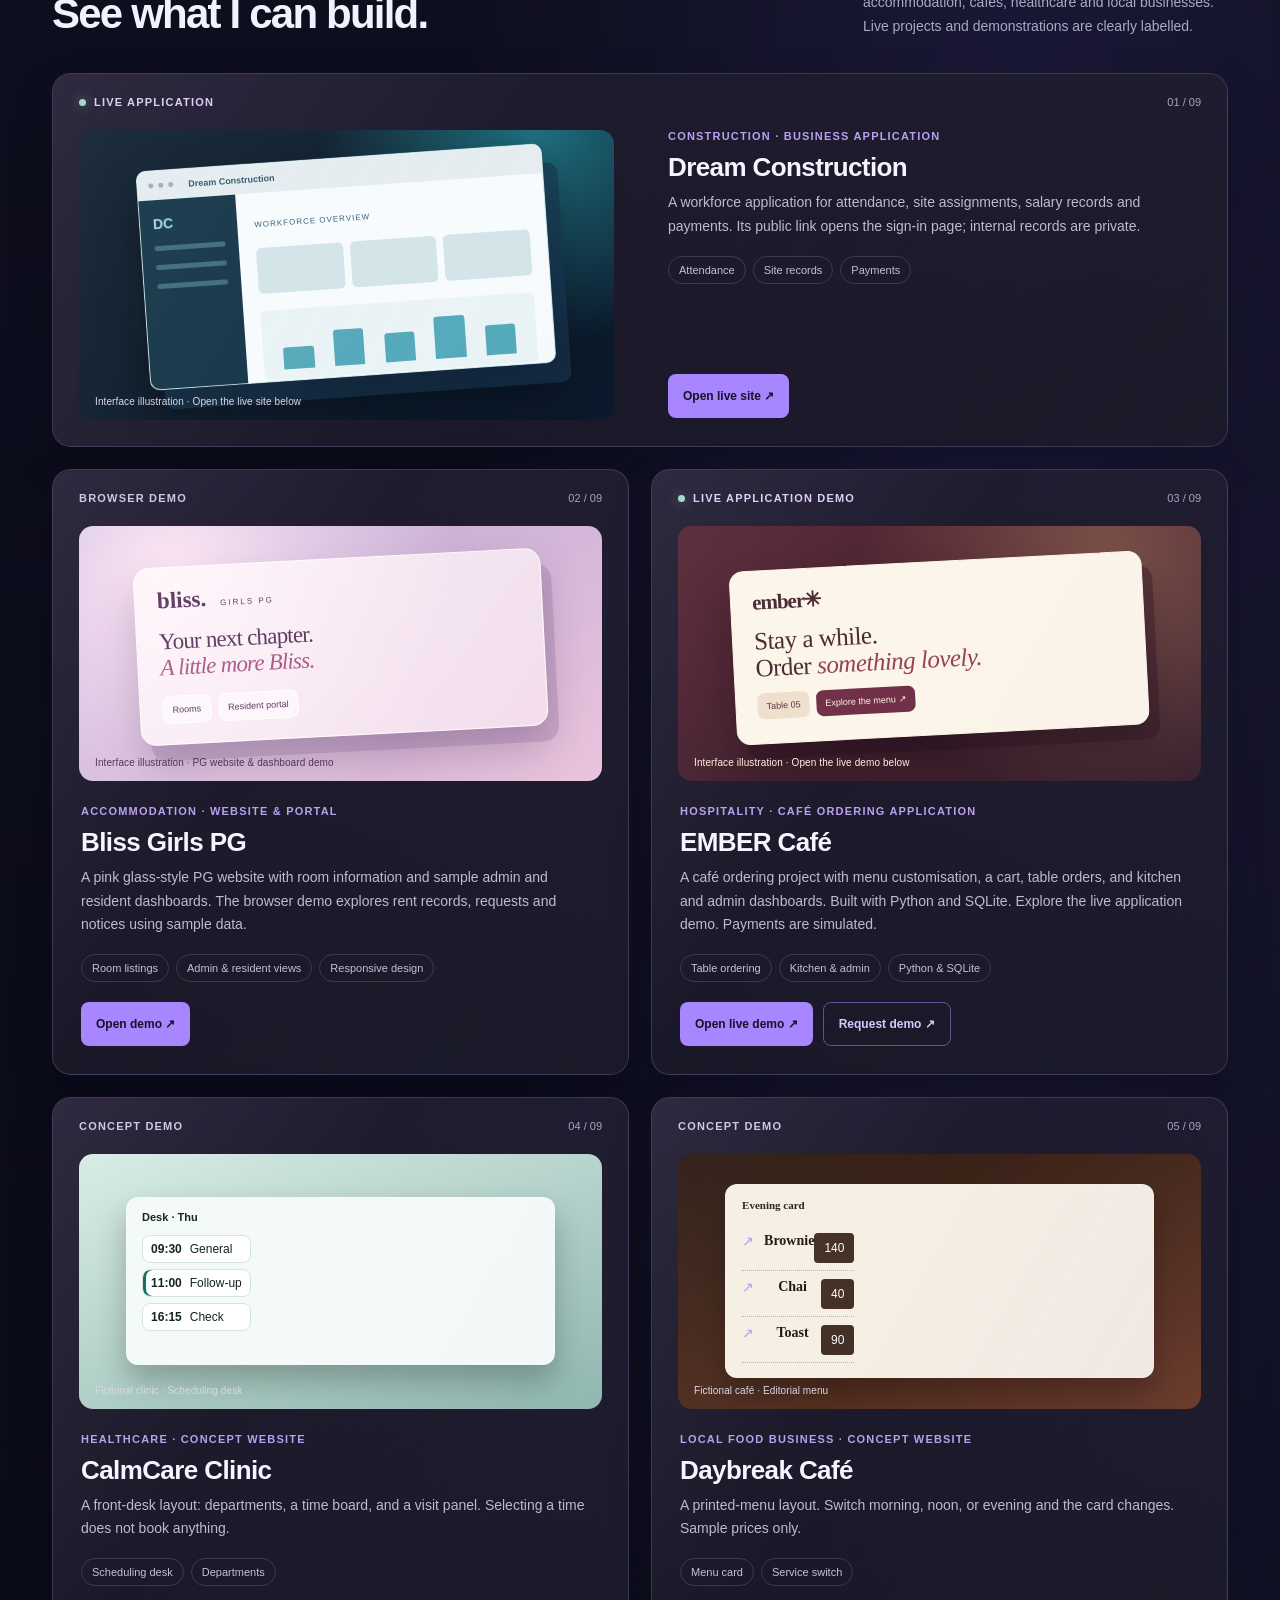
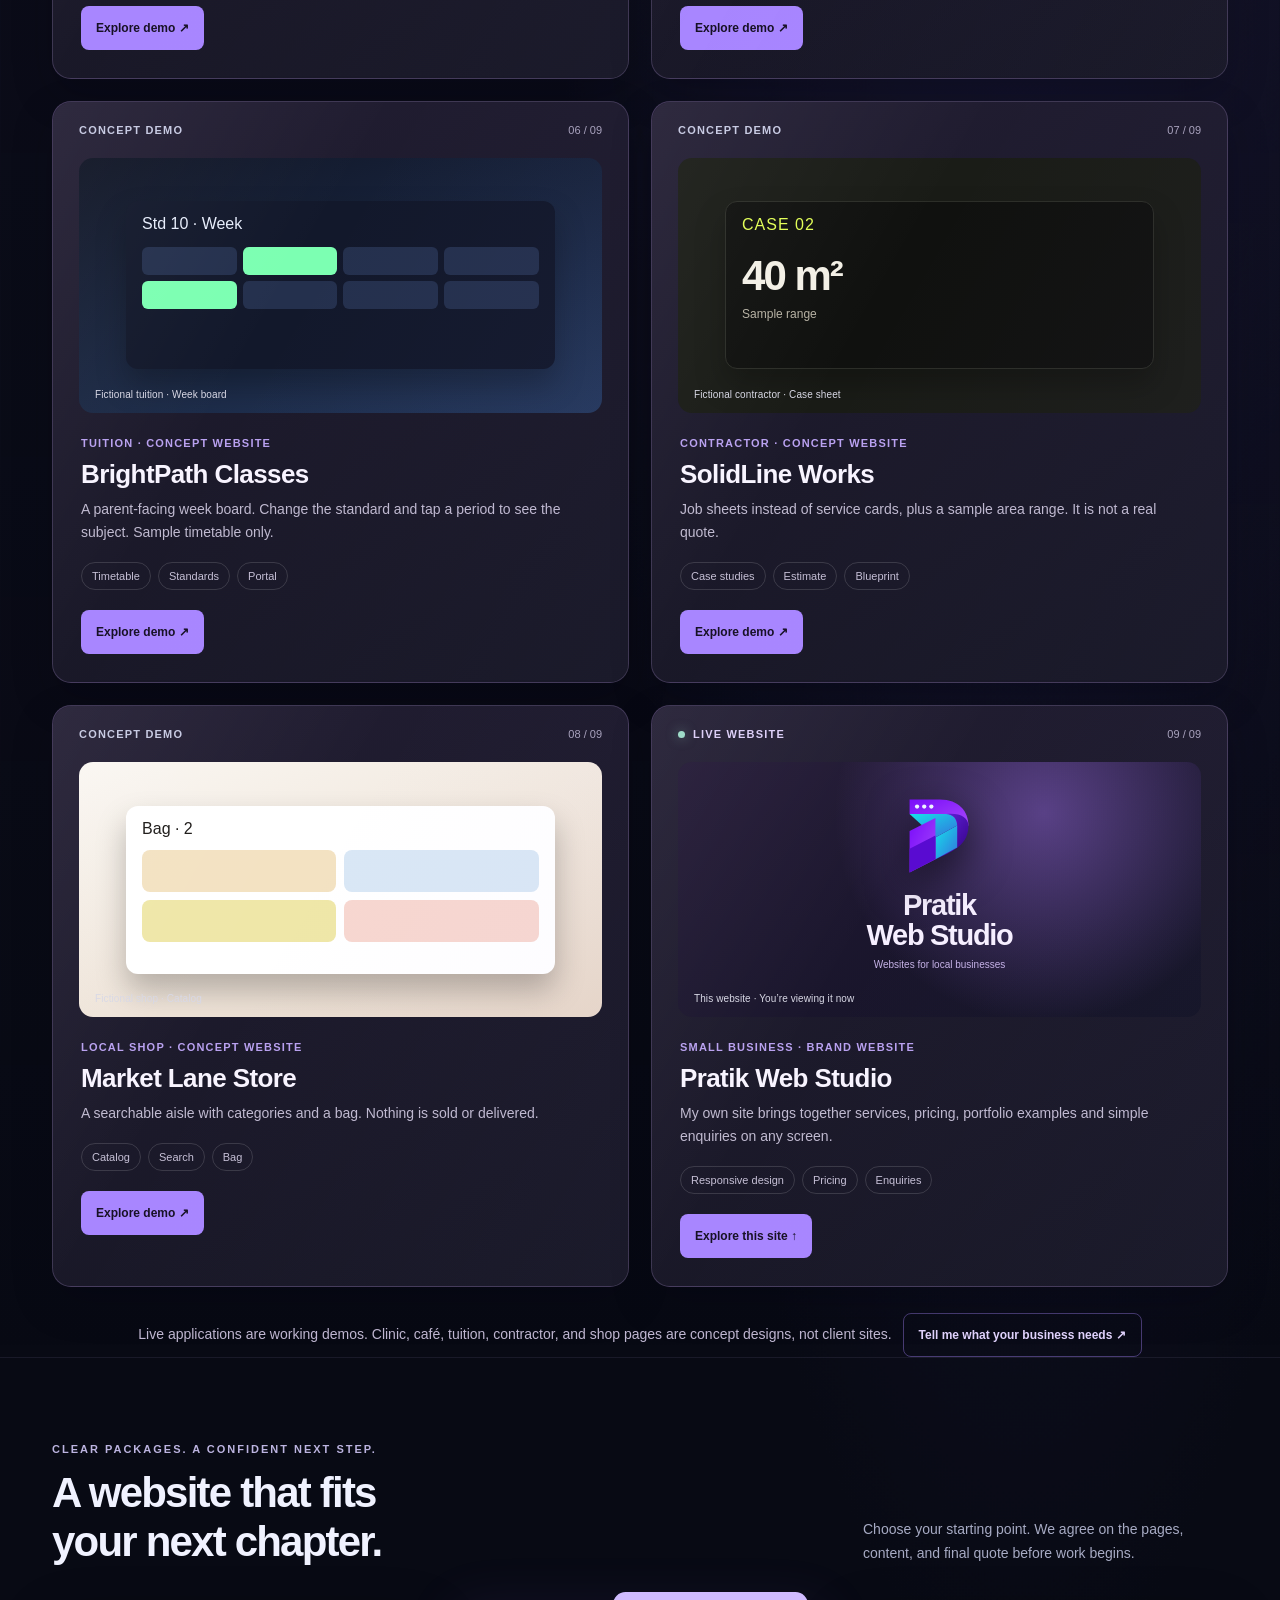
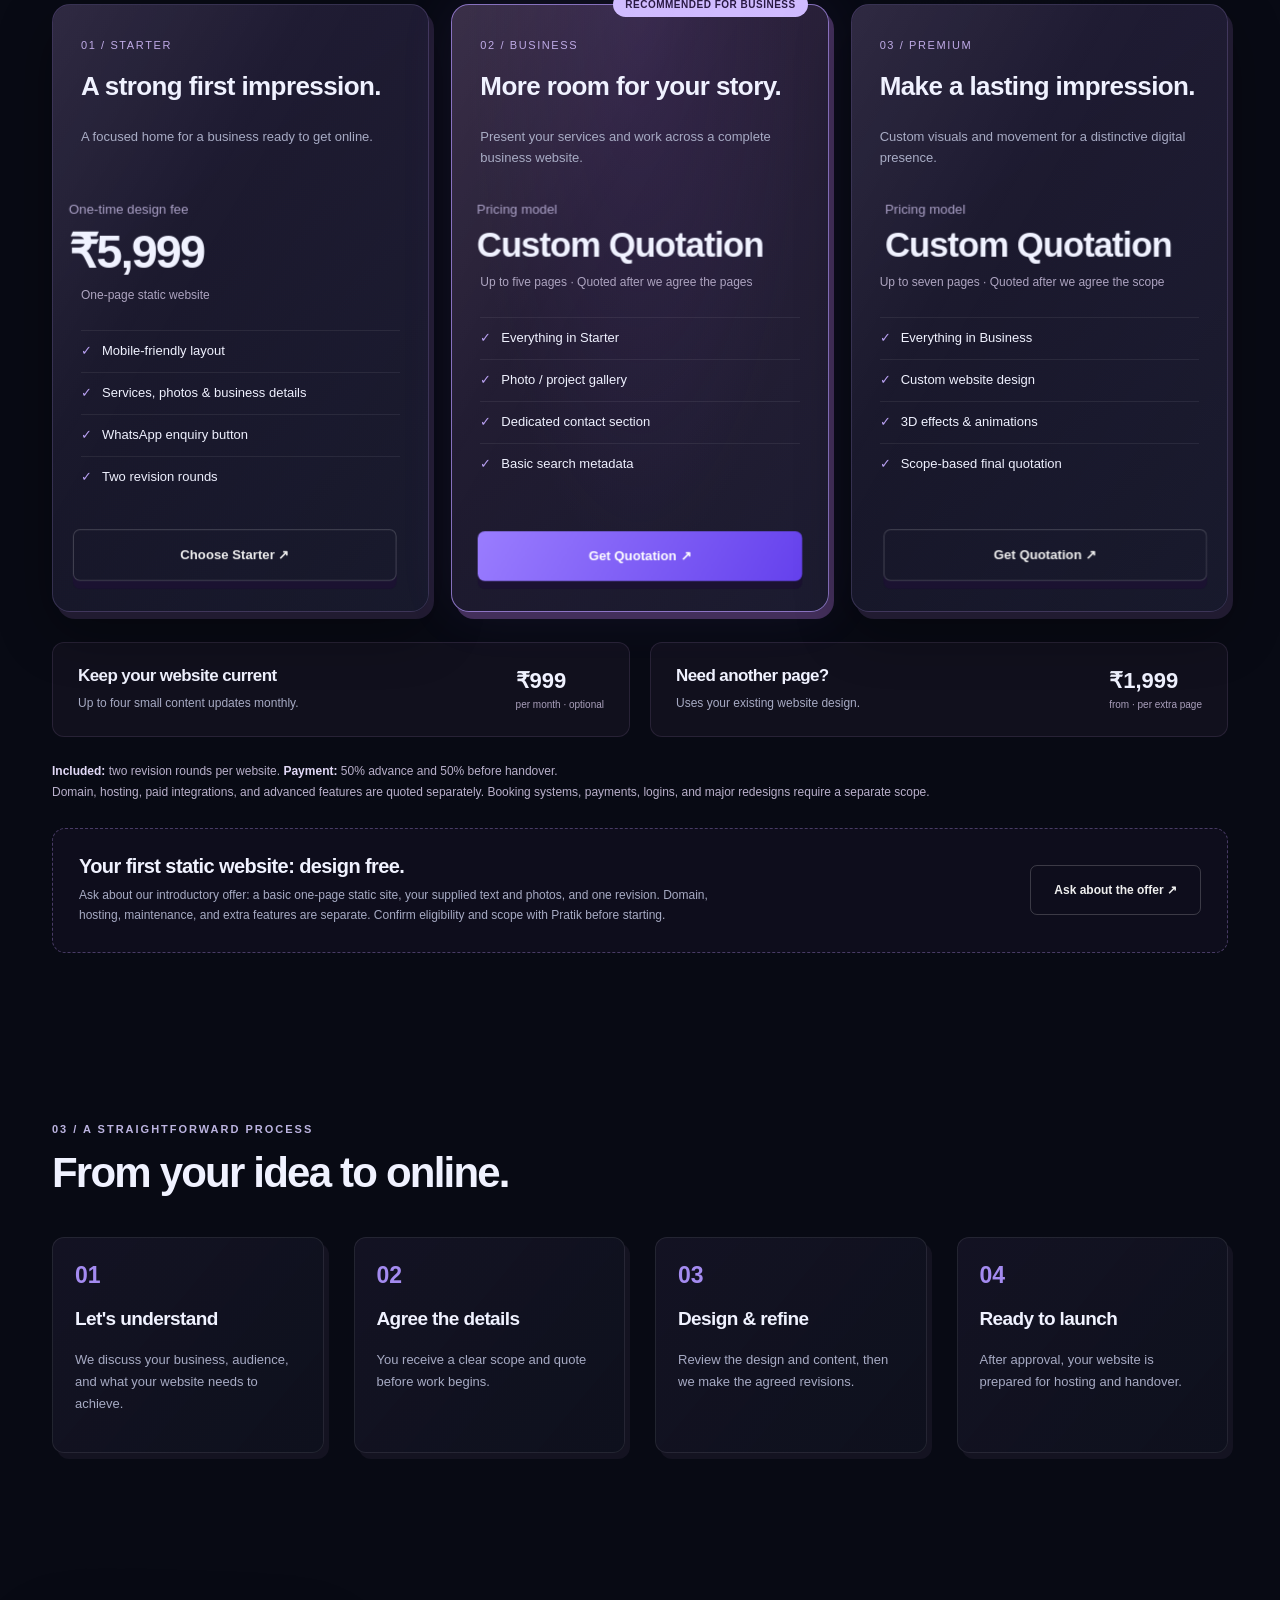
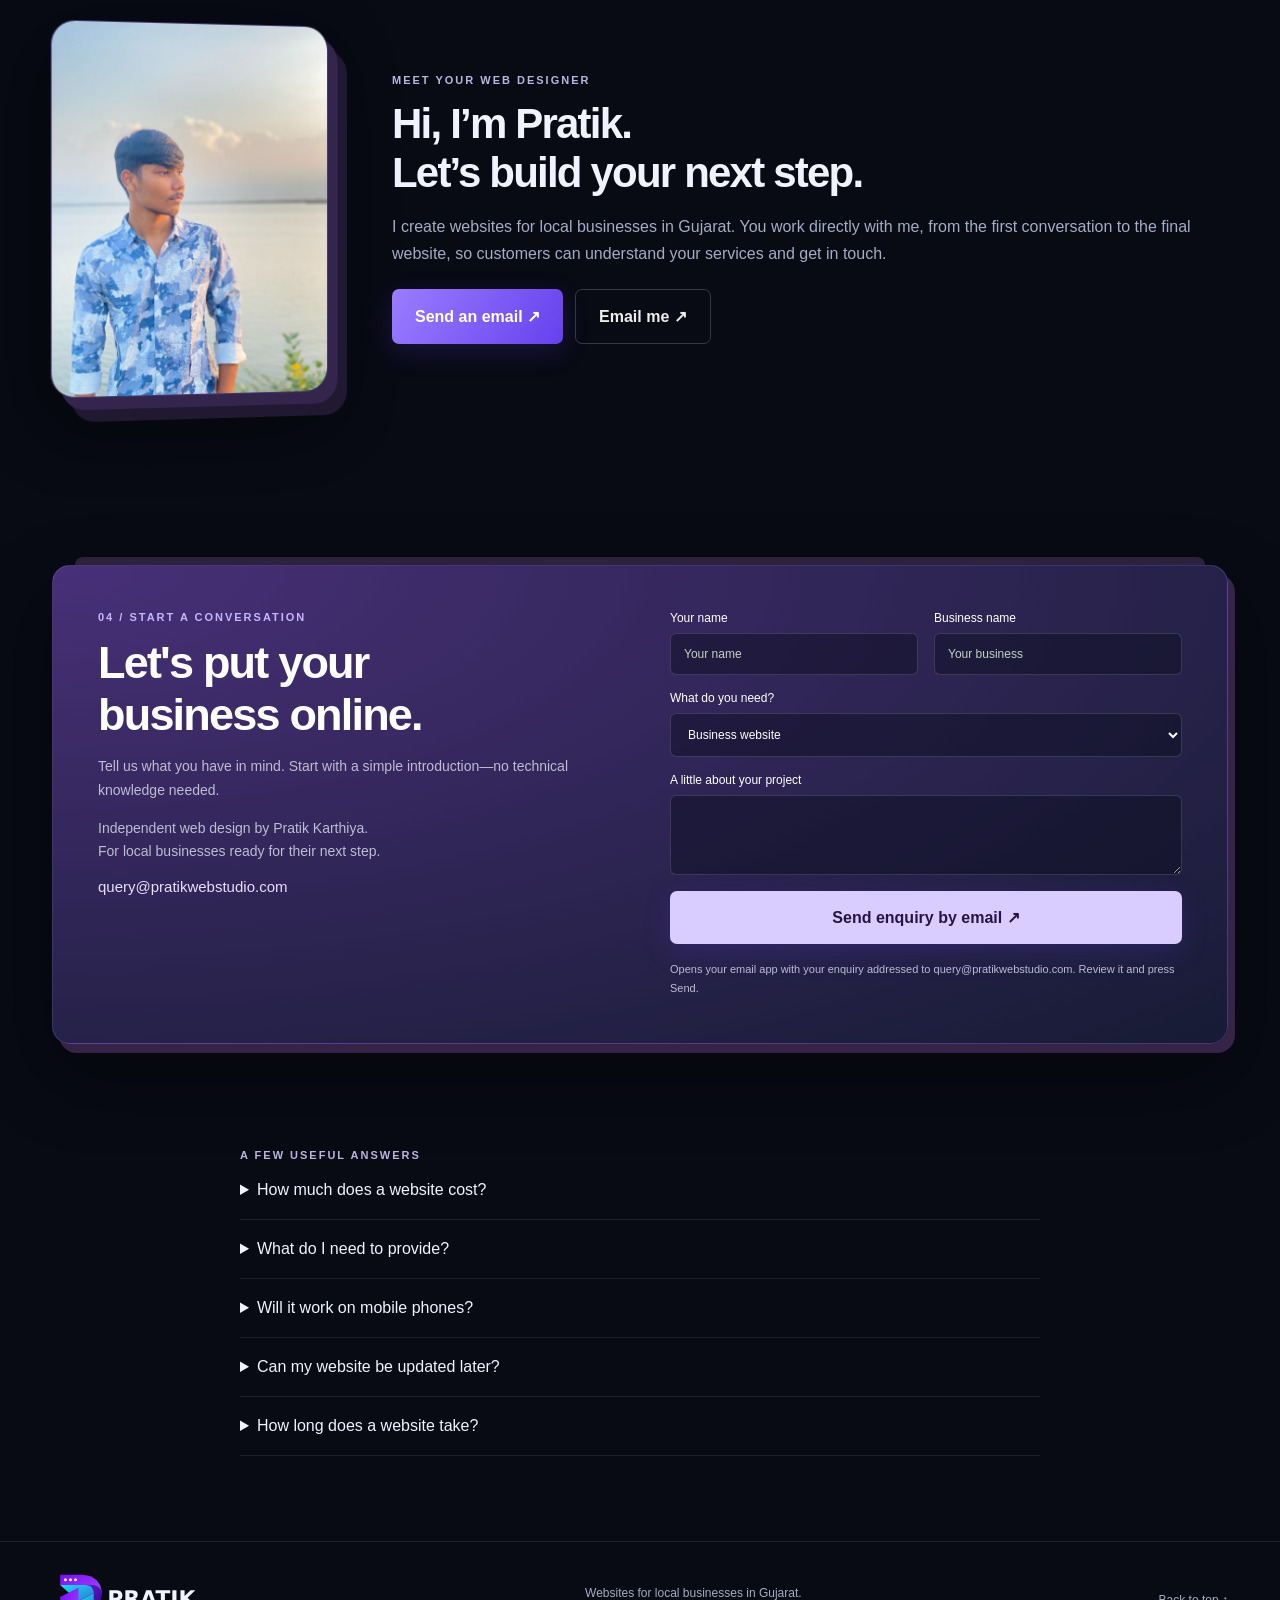
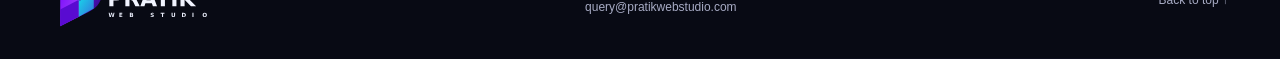
==== commit 2fd950da: "Give each concept demo its own layout and interaction Clinic is a scheduling desk, cafe is an editor" ====
--- a/index.html
+++ b/index.html
@@ -432,24 +432,23 @@
         <span class="portfolio-index">04 / 09</span>
       </div>
       <div class="portfolio-visual visual-clinic" aria-hidden="true">
-        <div class="clinic-preview">
-          <span>✚ CalmCare Clinic</span>
-          <strong>
-            Care that starts with
-            <br>
-            <em>feeling heard.</em>
-          </strong>
-          <i>Explore services ↗</i>
-        </div>
-        <span class="visual-caption">Fictional clinic · Live demo</span>
+        <div class="clinic-preview desk">
+          <span>Desk · Thu</span>
+          <ul>
+            <li><b>09:30</b> General</li>
+            <li class="on"><b>11:00</b> Follow-up</li>
+            <li><b>16:15</b> Check</li>
+          </ul>
+        </div>
+        <span class="visual-caption">Fictional clinic · Scheduling desk</span>
       </div>
       <div class="portfolio-copy">
         <div class="portfolio-kind">Healthcare · Concept website</div>
         <h3>CalmCare Clinic</h3>
-        <p>A complete clinic homepage demo with service cards, clear information and an easy mobile journey.</p>
+        <p>A front-desk layout: departments, a time board, and a visit panel. Selecting a time does not book anything.</p>
         <div class="portfolio-tags">
-          <span>Service layout</span>
-          <span>Mobile design</span>
+          <span>Scheduling desk</span>
+          <span>Departments</span>
         </div>
         <div class="portfolio-links">
           <a href="projects/clinic/" target="_blank" rel="noopener noreferrer">Explore demo ↗</a>
@@ -462,25 +461,23 @@
         <span class="portfolio-index">05 / 09</span>
       </div>
       <div class="portfolio-visual visual-cafe" aria-hidden="true">
-        <div class="cafe-preview">
-          <span>✺ daybreak café</span>
-          <strong>
-            Good days
-            <br>
-            start
-            <em>here.</em>
-          </strong>
-          <i>Explore the menu ↗</i>
-        </div>
-        <span class="visual-caption">Fictional café · Live demo</span>
+        <div class="cafe-preview card">
+          <span>Evening card</span>
+          <ul>
+            <li><b>Brownie</b><i>140</i></li>
+            <li><b>Chai</b><i>40</i></li>
+            <li><b>Toast</b><i>90</i></li>
+          </ul>
+        </div>
+        <span class="visual-caption">Fictional café · Editorial menu</span>
       </div>
       <div class="portfolio-copy">
         <div class="portfolio-kind">Local food business · Concept website</div>
         <h3>Daybreak Café</h3>
-        <p>A warm café homepage demo with a menu, brand story and easy-to-use phone layout.</p>
+        <p>A printed-menu layout. Switch morning, noon, or evening and the card changes. Sample prices only.</p>
         <div class="portfolio-tags">
-          <span>Menu design</span>
-          <span>Brand story</span>
+          <span>Menu card</span>
+          <span>Service switch</span>
         </div>
         <div class="portfolio-links">
           <a href="projects/cafe/" target="_blank" rel="noopener noreferrer">Explore demo ↗</a>
@@ -493,18 +490,17 @@
         <span class="portfolio-index">06 / 09</span>
       </div>
       <div class="portfolio-visual visual-tuition" aria-hidden="true">
-        <div class="tuition-preview">
-          <span>BrightPath</span>
-          <strong>Clear teaching.<br><em>Steady progress.</em></strong>
-          <i>See batches ↗</i>
-        </div>
-        <span class="visual-caption">Fictional tuition centre · Concept</span>
+        <div class="tuition-preview board">
+          <span>Std 10 · Week</span>
+          <div class="tt"><i></i><i class="on"></i><i></i><i></i><i class="on"></i><i></i><i></i><i></i></div>
+        </div>
+        <span class="visual-caption">Fictional tuition · Week board</span>
       </div>
       <div class="portfolio-copy">
         <div class="portfolio-kind">Tuition · Concept website</div>
         <h3>BrightPath Classes</h3>
-        <p>A tuition homepage with batches, timings, and one enquiry step for parents on a phone.</p>
-        <div class="portfolio-tags"><span>Batches</span><span>Timings</span><span>Mobile layout</span></div>
+        <p>A parent-facing week board. Change the standard and tap a period to see the subject. Sample timetable only.</p>
+        <div class="portfolio-tags"><span>Timetable</span><span>Standards</span><span>Portal</span></div>
         <div class="portfolio-links"><a href="projects/tuition/" target="_blank" rel="noopener noreferrer">Explore demo ↗</a></div>
       </div>
     </article>
@@ -514,18 +510,18 @@
         <span class="portfolio-index">07 / 09</span>
       </div>
       <div class="portfolio-visual visual-contractor" aria-hidden="true">
-        <div class="contractor-preview">
-          <span>▣ SolidLine</span>
-          <strong>Work you can see<br>before you call.</strong>
-          <i>See the work ↗</i>
-        </div>
-        <span class="visual-caption">Fictional contractor · Concept</span>
+        <div class="contractor-preview case">
+          <span>CASE 02</span>
+          <strong>40 m²</strong>
+          <em>Sample range</em>
+        </div>
+        <span class="visual-caption">Fictional contractor · Case sheet</span>
       </div>
       <div class="portfolio-copy">
         <div class="portfolio-kind">Contractor · Concept website</div>
         <h3>SolidLine Works</h3>
-        <p>A contractor homepage for repairs and small builds, with services and a single request for a visit.</p>
-        <div class="portfolio-tags"><span>Services</span><span>Project look</span><span>Enquiry</span></div>
+        <p>Job sheets instead of service cards, plus a sample area range. It is not a real quote.</p>
+        <div class="portfolio-tags"><span>Case studies</span><span>Estimate</span><span>Blueprint</span></div>
         <div class="portfolio-links"><a href="projects/contractor/" target="_blank" rel="noopener noreferrer">Explore demo ↗</a></div>
       </div>
     </article>
@@ -535,18 +531,17 @@
         <span class="portfolio-index">08 / 09</span>
       </div>
       <div class="portfolio-visual visual-shop" aria-hidden="true">
-        <div class="shop-preview">
-          <span>Market Lane</span>
-          <strong>Open today.<br><em>Easy to find.</em></strong>
-          <i>In store ↗</i>
-        </div>
-        <span class="visual-caption">Fictional shop · Concept</span>
+        <div class="shop-preview aisle">
+          <span>Bag · 2</span>
+          <div class="pg"><b></b><b></b><b></b><b></b></div>
+        </div>
+        <span class="visual-caption">Fictional shop · Catalog</span>
       </div>
       <div class="portfolio-copy">
         <div class="portfolio-kind">Local shop · Concept website</div>
         <h3>Market Lane Store</h3>
-        <p>A neighbourhood shop page for what is stocked, opening hours, and how to get in touch.</p>
-        <div class="portfolio-tags"><span>Hours</span><span>Products</span><span>Local</span></div>
+        <p>A searchable aisle with categories and a bag. Nothing is sold or delivered.</p>
+        <div class="portfolio-tags"><span>Catalog</span><span>Search</span><span>Bag</span></div>
         <div class="portfolio-links"><a href="projects/shop/" target="_blank" rel="noopener noreferrer">Explore demo ↗</a></div>
       </div>
     </article>
--- a/css/style.css
+++ b/css/style.css
@@ -410,17 +410,33 @@
 @media(max-width:650px){.ember-preview{min-height:150px;padding:16px 18px}.ember-preview strong{font-size:23px}}
 .price.price-quote{font-size:clamp(28px,3.2vw,34px);letter-spacing:-1px;line-height:1.2}
 
-.visual-tuition{background:radial-gradient(circle at 80% 10%,#f6e3a4,transparent 46%),linear-gradient(145deg,#2a4d9a,#6d8ed4)}
-.visual-contractor{background:radial-gradient(circle at 80% 0,#e2a23a88,transparent 42%),linear-gradient(145deg,#2c312e,#171a18)}
-.visual-shop{background:radial-gradient(circle at 15% 20%,#f6d7c4,transparent 50%),linear-gradient(145deg,#c45b3e,#e7c2a4)}
-.tuition-preview,.contractor-preview,.shop-preview{width:76%;min-height:168px;border-radius:14px;padding:18px 20px;display:flex;flex-direction:column;align-items:flex-start;box-shadow:10px 14px 0 #00000033}
-.tuition-preview{background:#f7f4ea;color:#1d2438;transform:rotate(-3deg)}
-.contractor-preview{background:#f4f1ea;color:#1b1e1c;transform:rotate(3deg)}
-.shop-preview{background:#fbf6ef;color:#2b211c;transform:rotate(-2deg);font-family:Georgia,serif}
-.tuition-preview span,.contractor-preview span,.shop-preview span{font-size:12px;font-weight:800}
-.tuition-preview strong,.contractor-preview strong,.shop-preview strong{font-size:22px;line-height:1.15;margin:14px 0 12px}
-.tuition-preview em,.shop-preview em{font-style:normal;color:#2a4d9a}
-.shop-preview em{color:#c45b3e;font-style:italic}
-.tuition-preview i,.contractor-preview i,.shop-preview i{font-style:normal;font-size:11px;background:#2a4d9a;color:#fff;border-radius:6px;padding:8px 10px}
-.contractor-preview i{background:#1b1e1c}
-.shop-preview i{background:#c45b3e;font-family:Arial,sans-serif}
+/* Distinct concept-demo thumbnails */
+.clinic-preview.desk,.cafe-preview.card,.tuition-preview.board,.contractor-preview.case,.shop-preview.aisle{width:82%;min-height:168px;transform:none;border-radius:12px;padding:14px 16px;box-shadow:0 16px 30px #00000040}
+.clinic-preview.desk{background:#f4faf8;color:#10211e}
+.clinic-preview.desk ul{list-style:none;margin:12px 0 0;padding:0;display:grid;gap:6px}
+.clinic-preview.desk li{display:flex;gap:8px;align-items:center;background:#fff;border:1px solid #d5e4df;border-radius:8px;padding:6px 8px;font-size:12px}
+.clinic-preview.desk li.on{box-shadow:inset 3px 0 0 #0f6e63}
+.clinic-preview.desk b{font-variant-numeric:tabular-nums}
+.cafe-preview.card{background:#f6efe4;color:#24170f;font-family:Georgia,serif}
+.cafe-preview.card ul{list-style:none;margin:14px 0 0;padding:0}
+.cafe-preview.card li{display:flex;justify-content:space-between;border-bottom:1px dotted #c9b39a;padding:7px 0;font-size:14px}
+.cafe-preview.card i{font-style:normal;font-family:Arial,sans-serif;font-size:12px}
+.tuition-preview.board{background:#12182b;color:#e8eefc}
+.tuition-preview.board .tt{display:grid;grid-template-columns:repeat(4,1fr);gap:6px;margin-top:14px}
+.tuition-preview.board i{display:block;height:28px;border-radius:6px;background:#24304d}
+.tuition-preview.board i.on{background:#7cffb2}
+.contractor-preview.case{background:#10110f;color:#f3f0e6;border:1px solid #2c2e28}
+.contractor-preview.case span{color:#e2ff55;letter-spacing:1px}
+.contractor-preview.case strong{display:block;font-size:42px;letter-spacing:-2px;margin:18px 0 4px;color:#f3f0e6}
+.contractor-preview.case em{font-style:normal;color:#b7b2a4;font-size:12px}
+.shop-preview.aisle{background:#fff;color:#1c1917}
+.shop-preview.aisle .pg{display:grid;grid-template-columns:1fr 1fr;gap:8px;margin-top:12px}
+.shop-preview.aisle b{display:block;height:42px;border-radius:8px;background:#f3e2c2}
+.shop-preview.aisle b:nth-child(2){background:#d9e7f5}
+.shop-preview.aisle b:nth-child(3){background:#efe7a8}
+.shop-preview.aisle b:nth-child(4){background:#f7d7d0}
+.visual-clinic{background:linear-gradient(160deg,#d7ebe4,#8fb8ae)}
+.visual-cafe{background:linear-gradient(160deg,#2a1a12,#6a3a28)}
+.visual-tuition{background:linear-gradient(160deg,#0f1424,#24385c)}
+.visual-contractor{background:#1a1c17}
+.visual-shop{background:linear-gradient(160deg,#faf7f2,#e7d7c8)}
